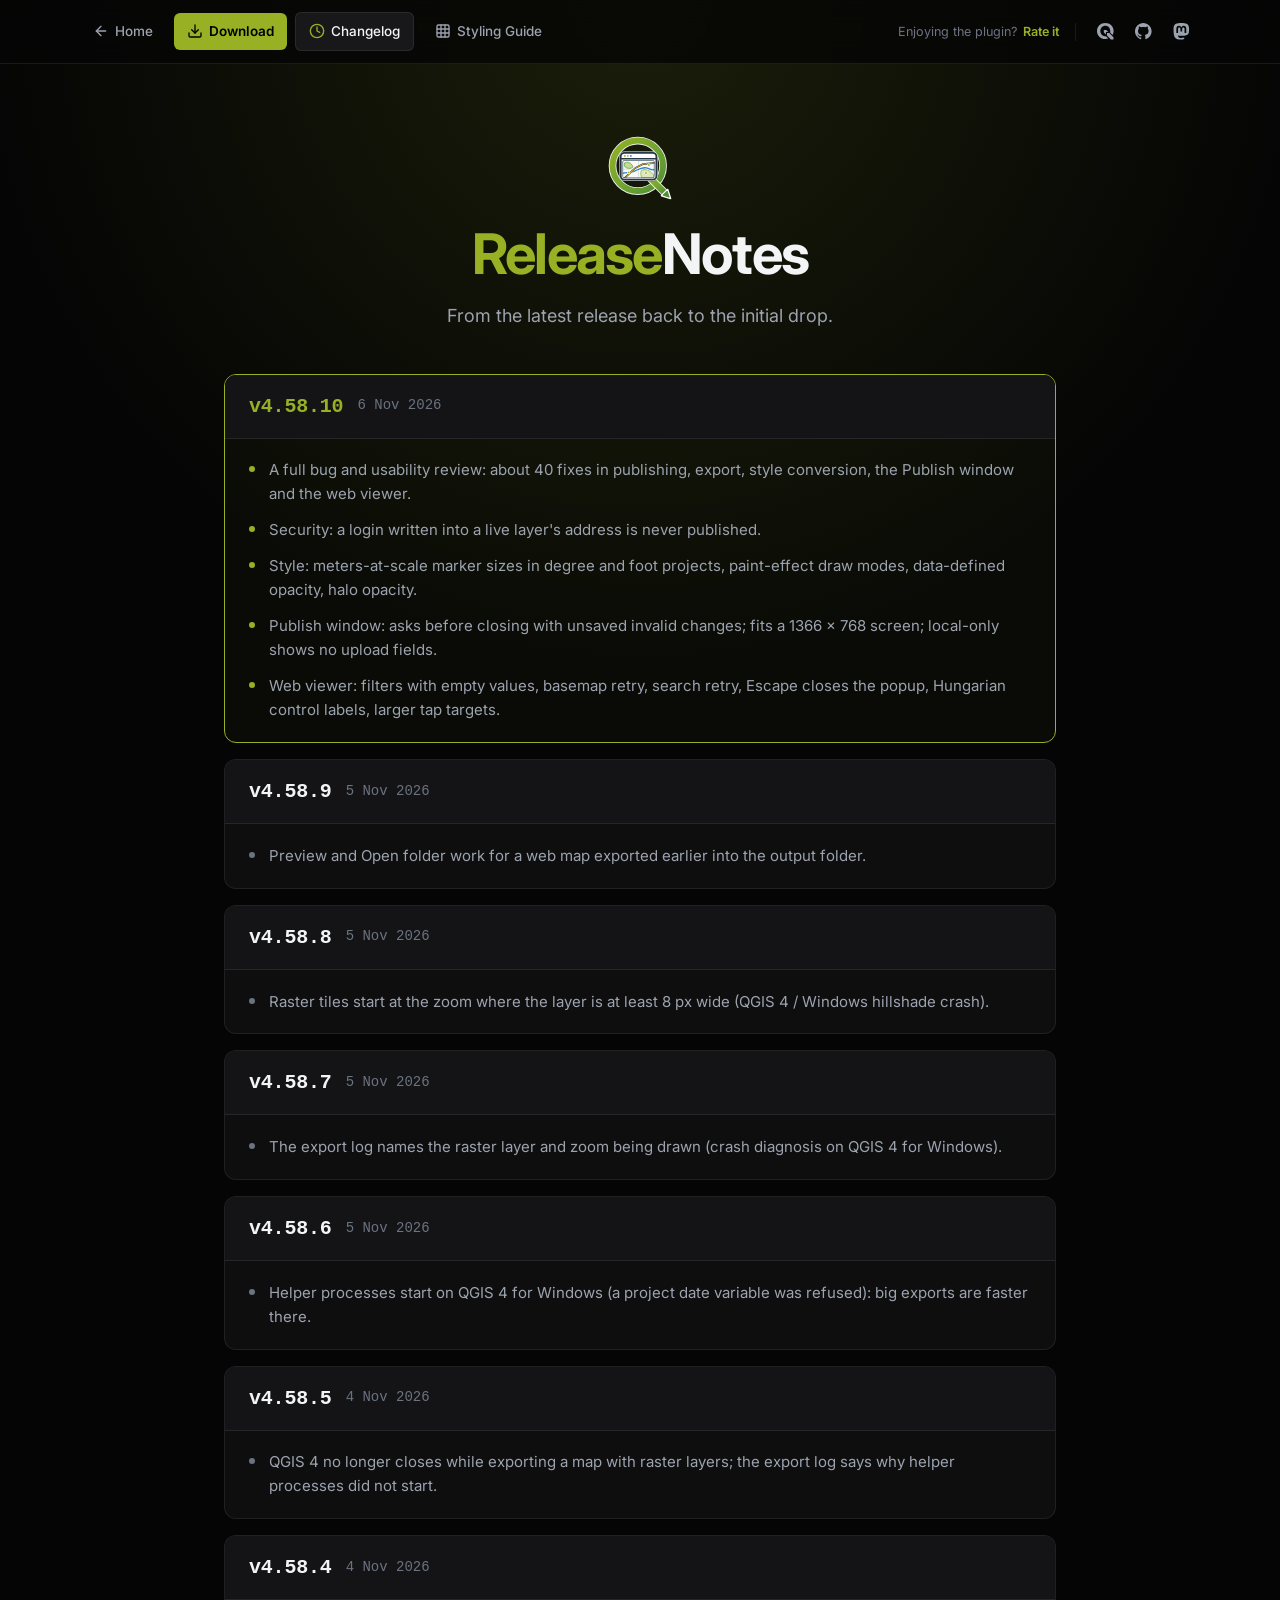
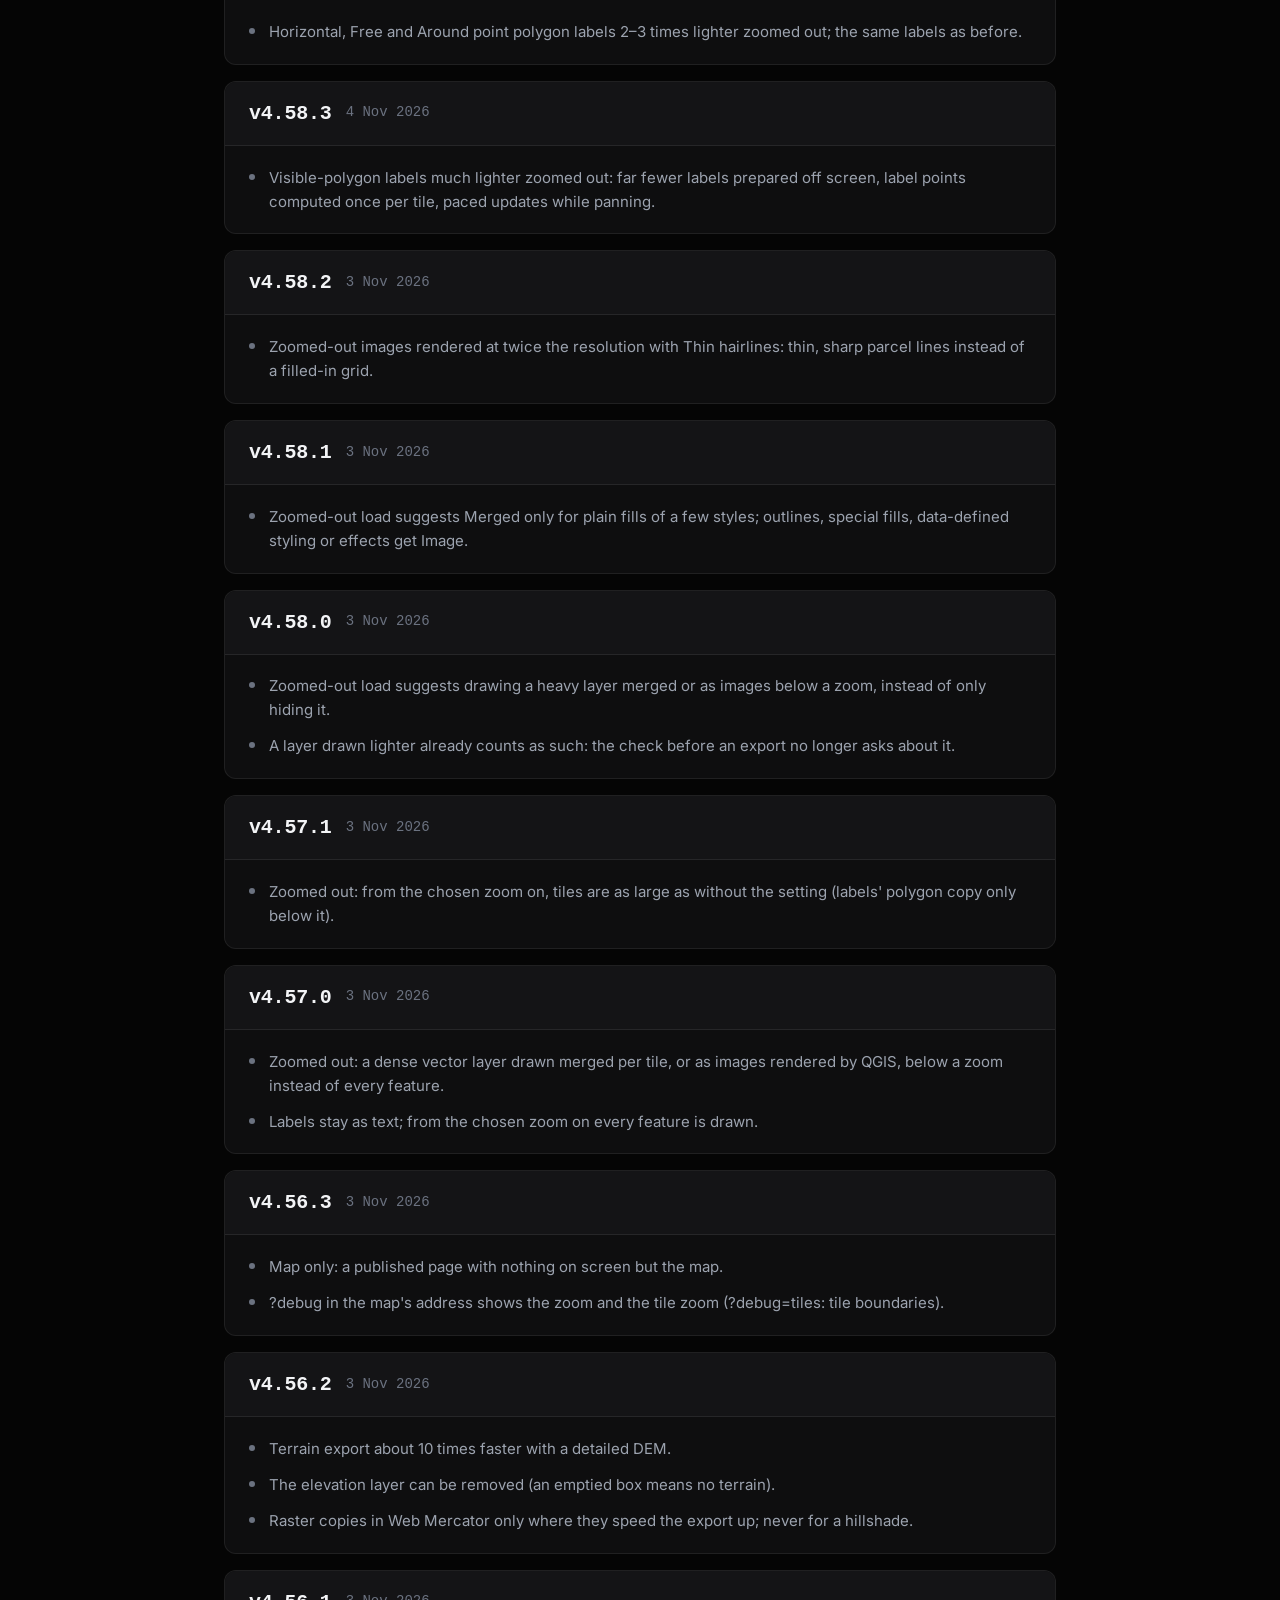
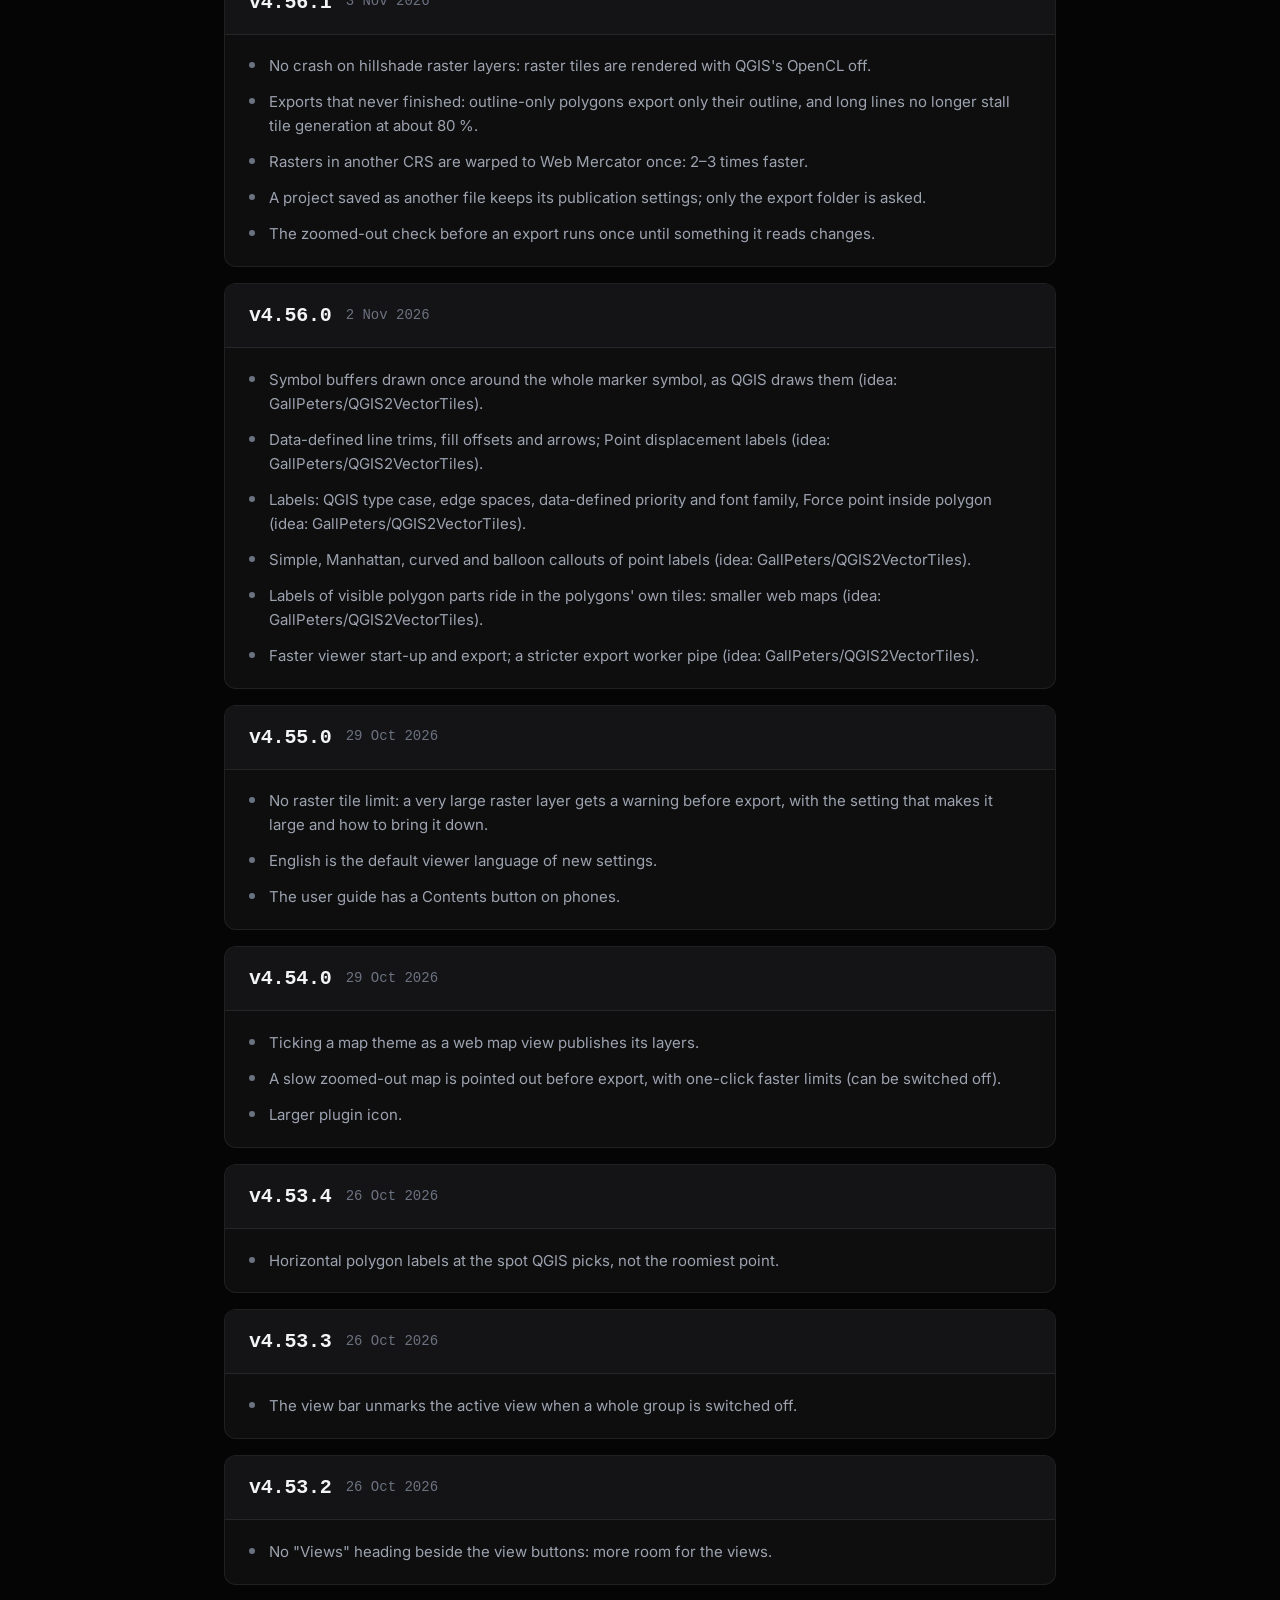
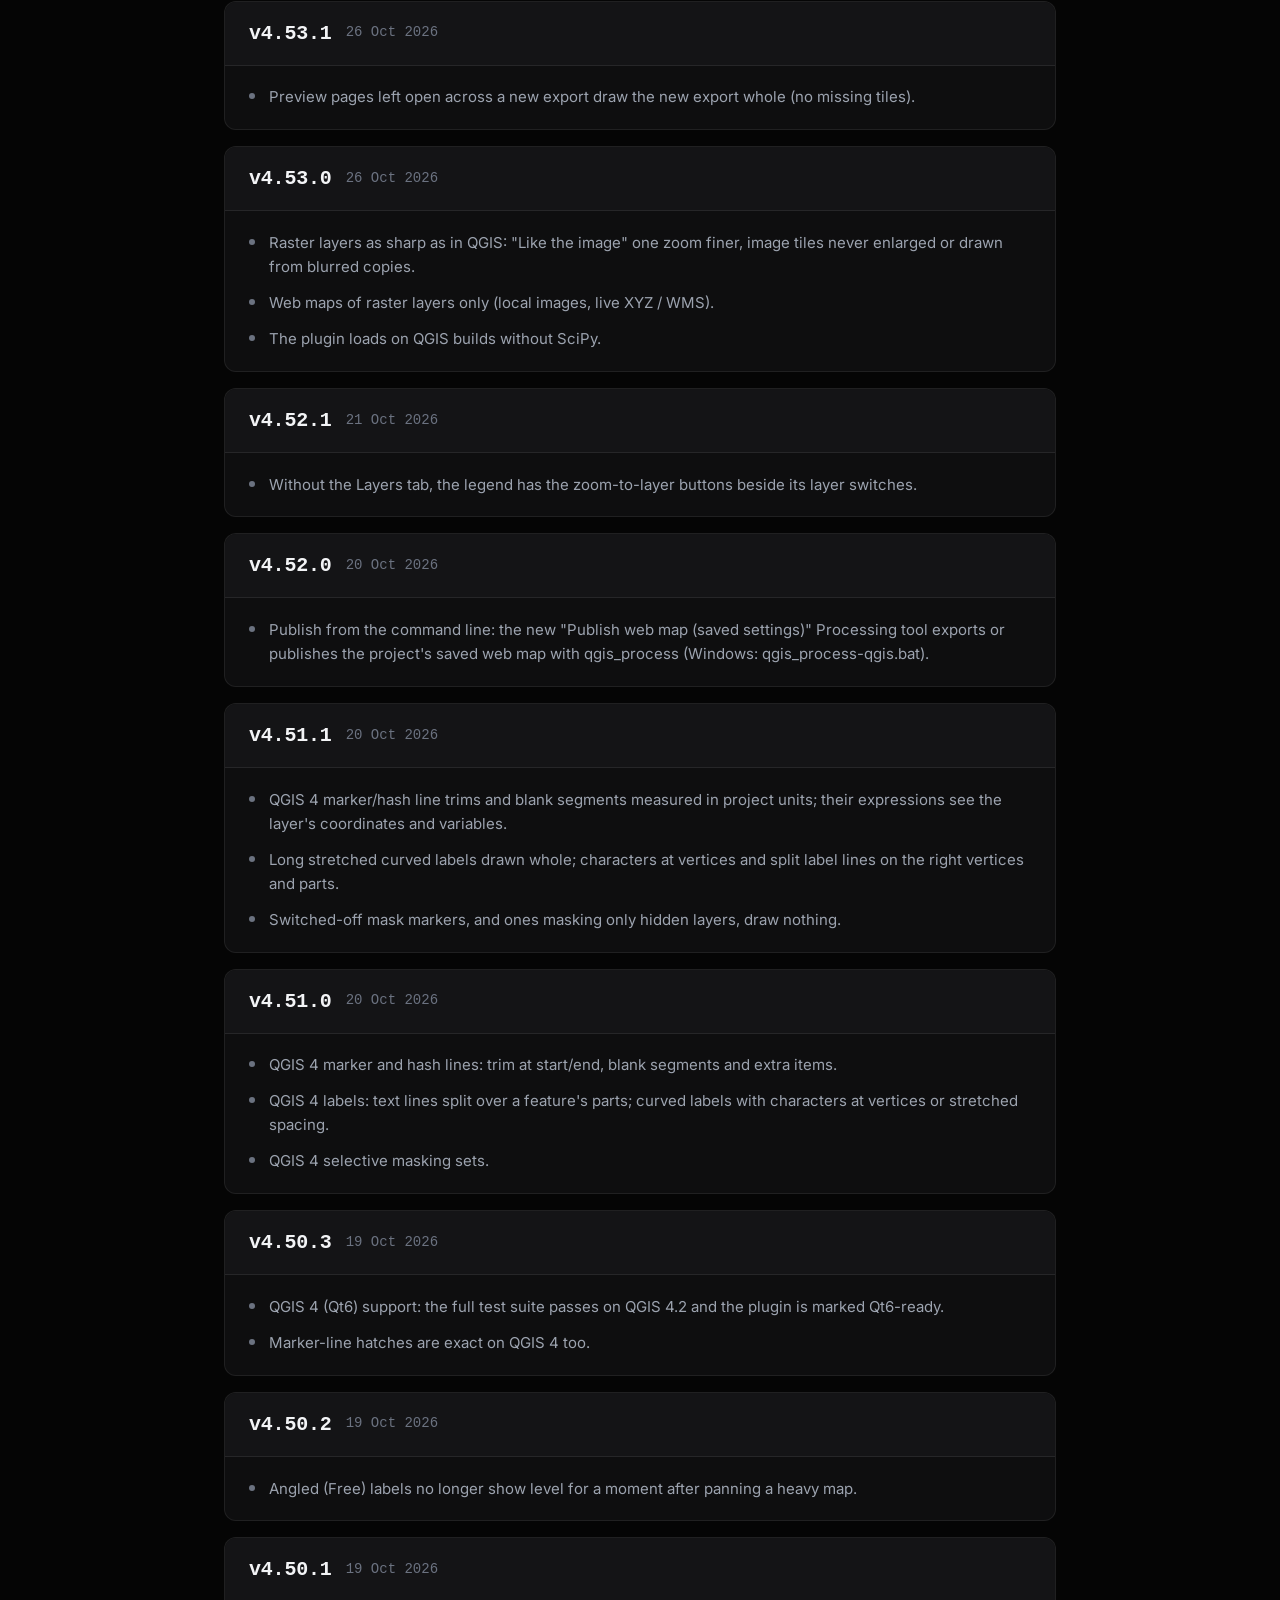
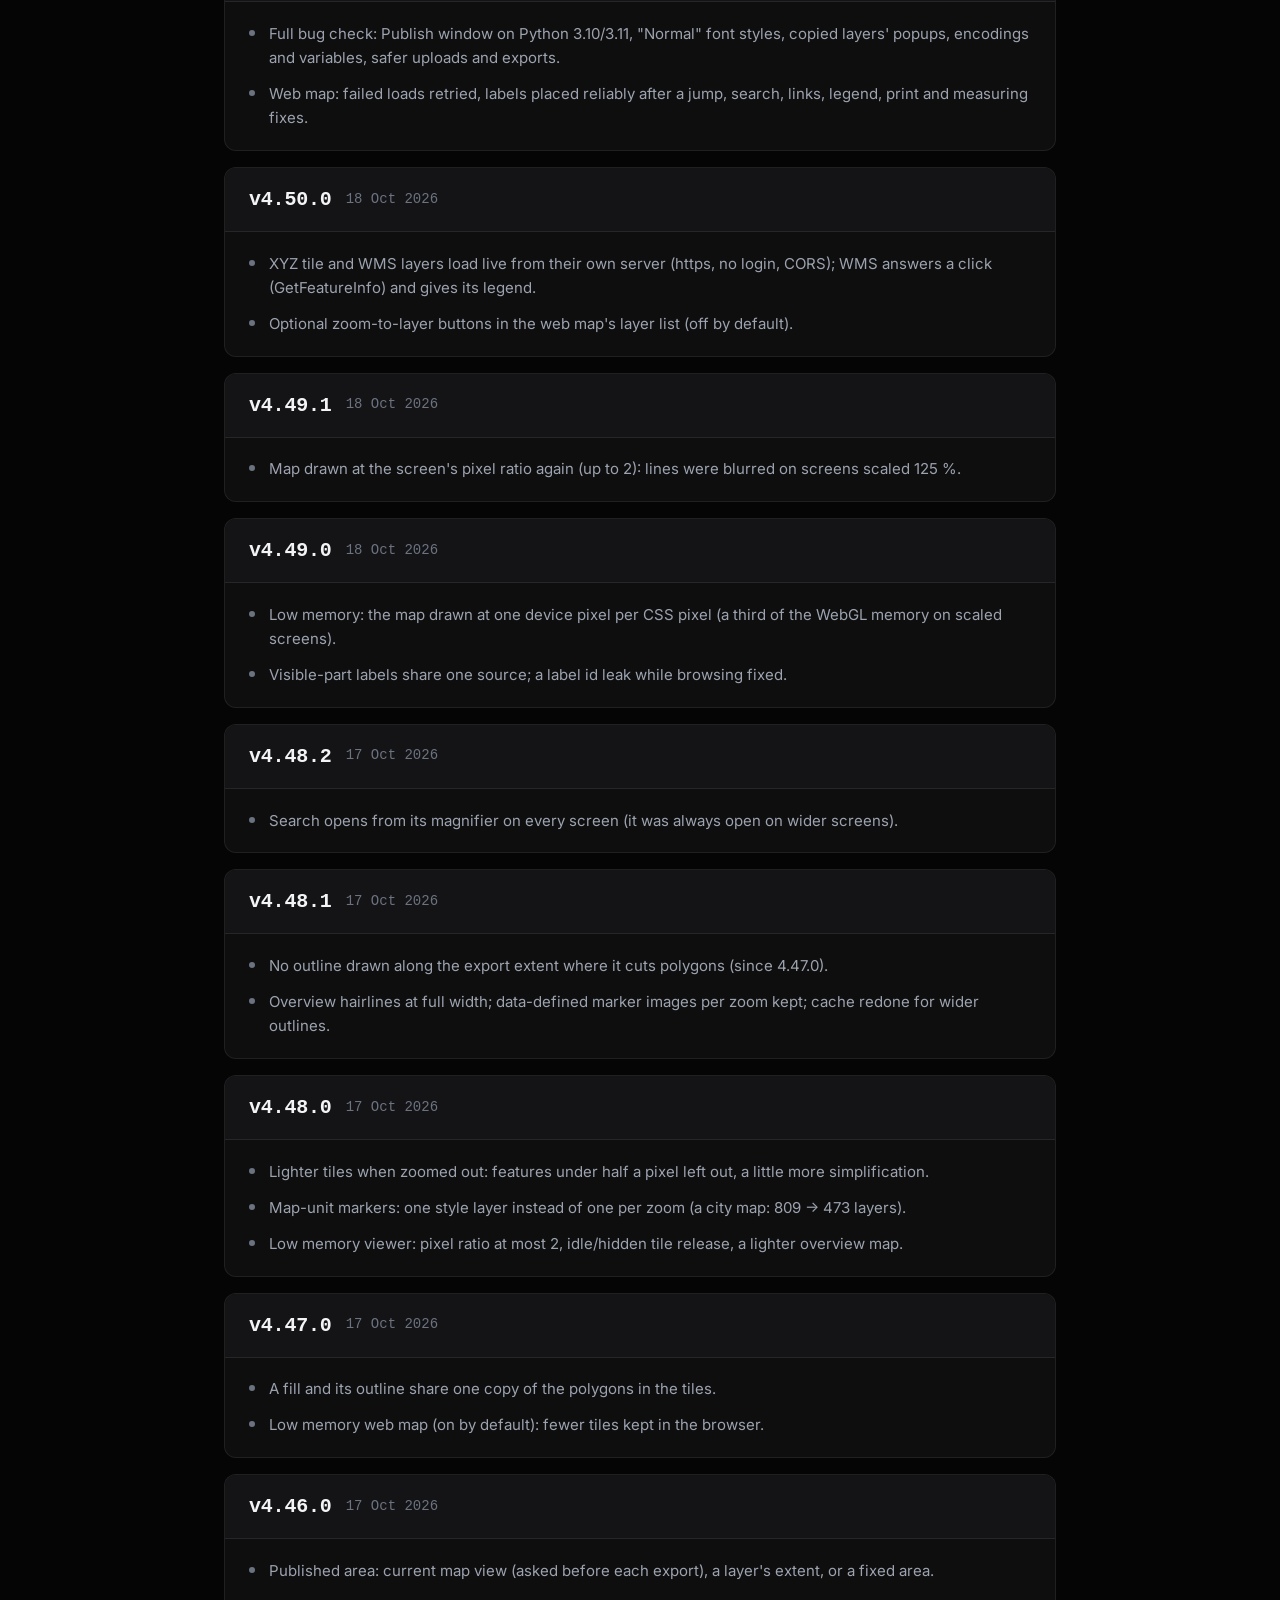
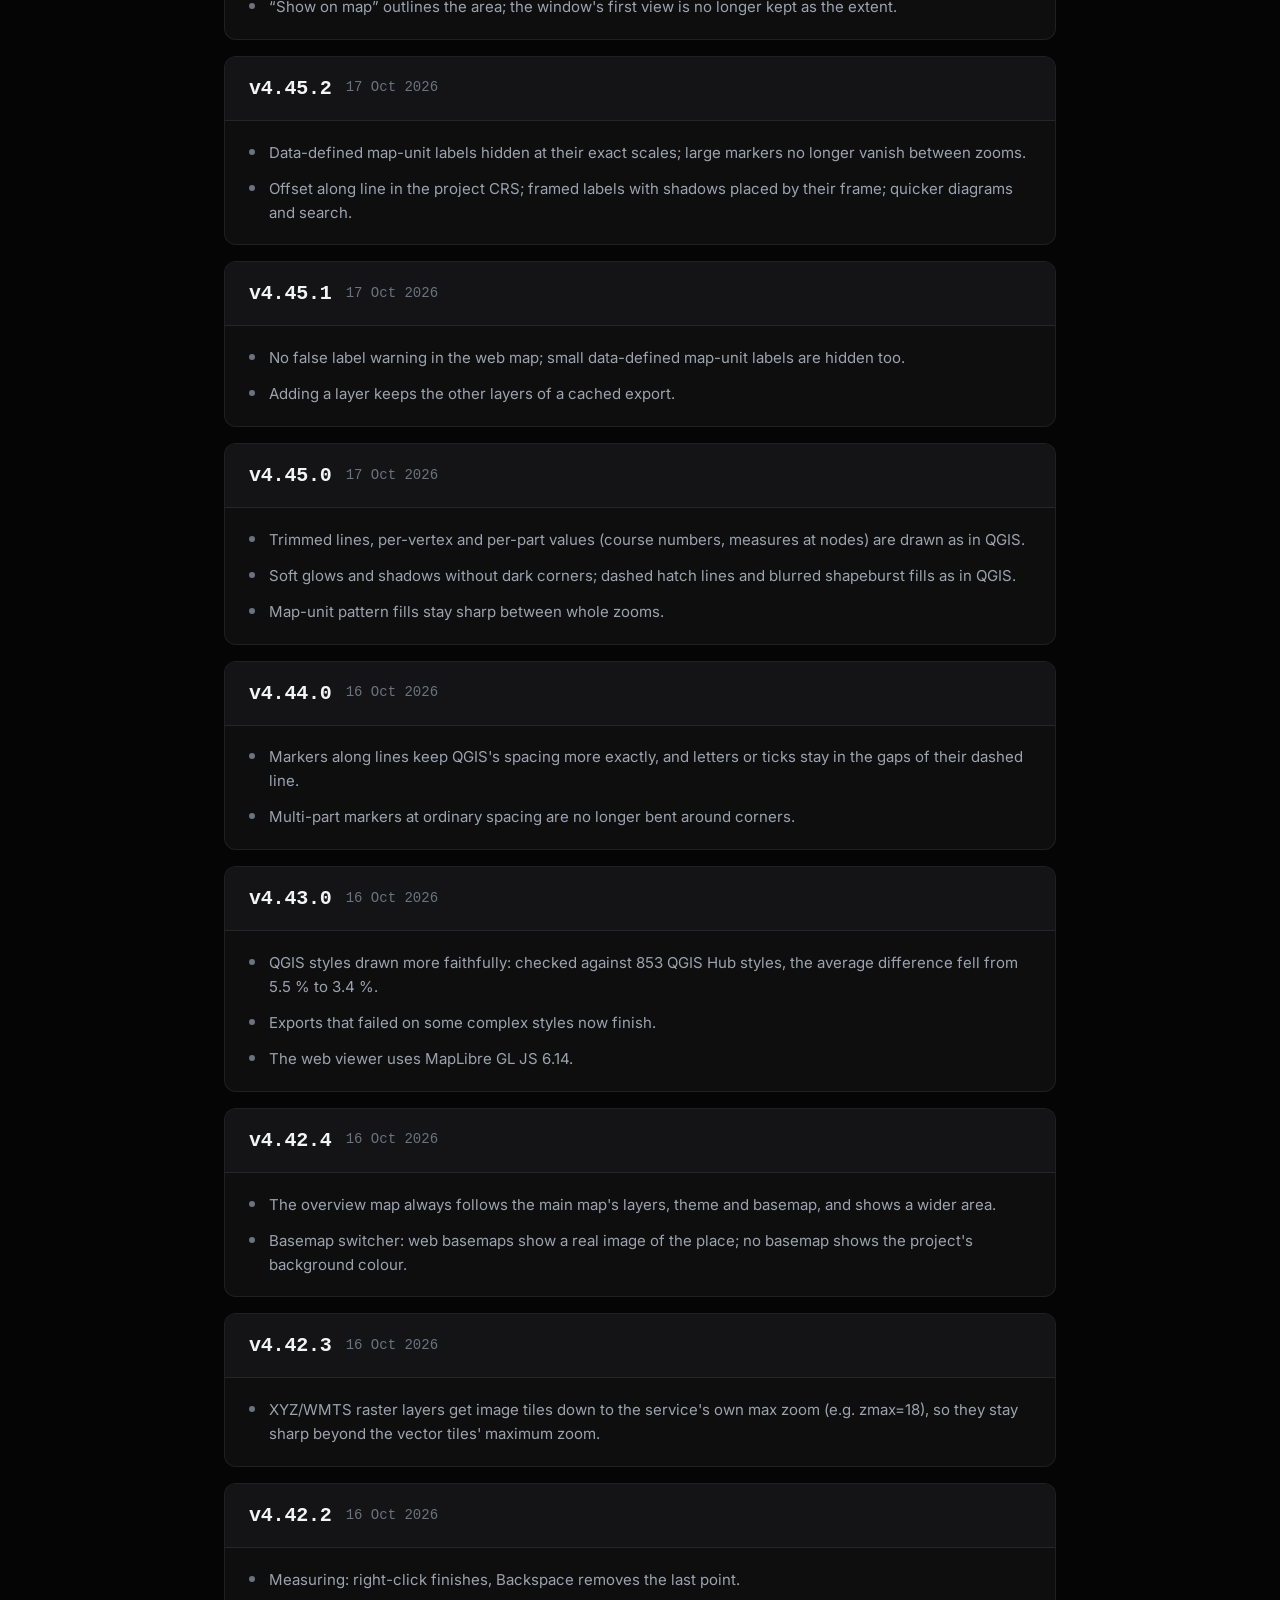
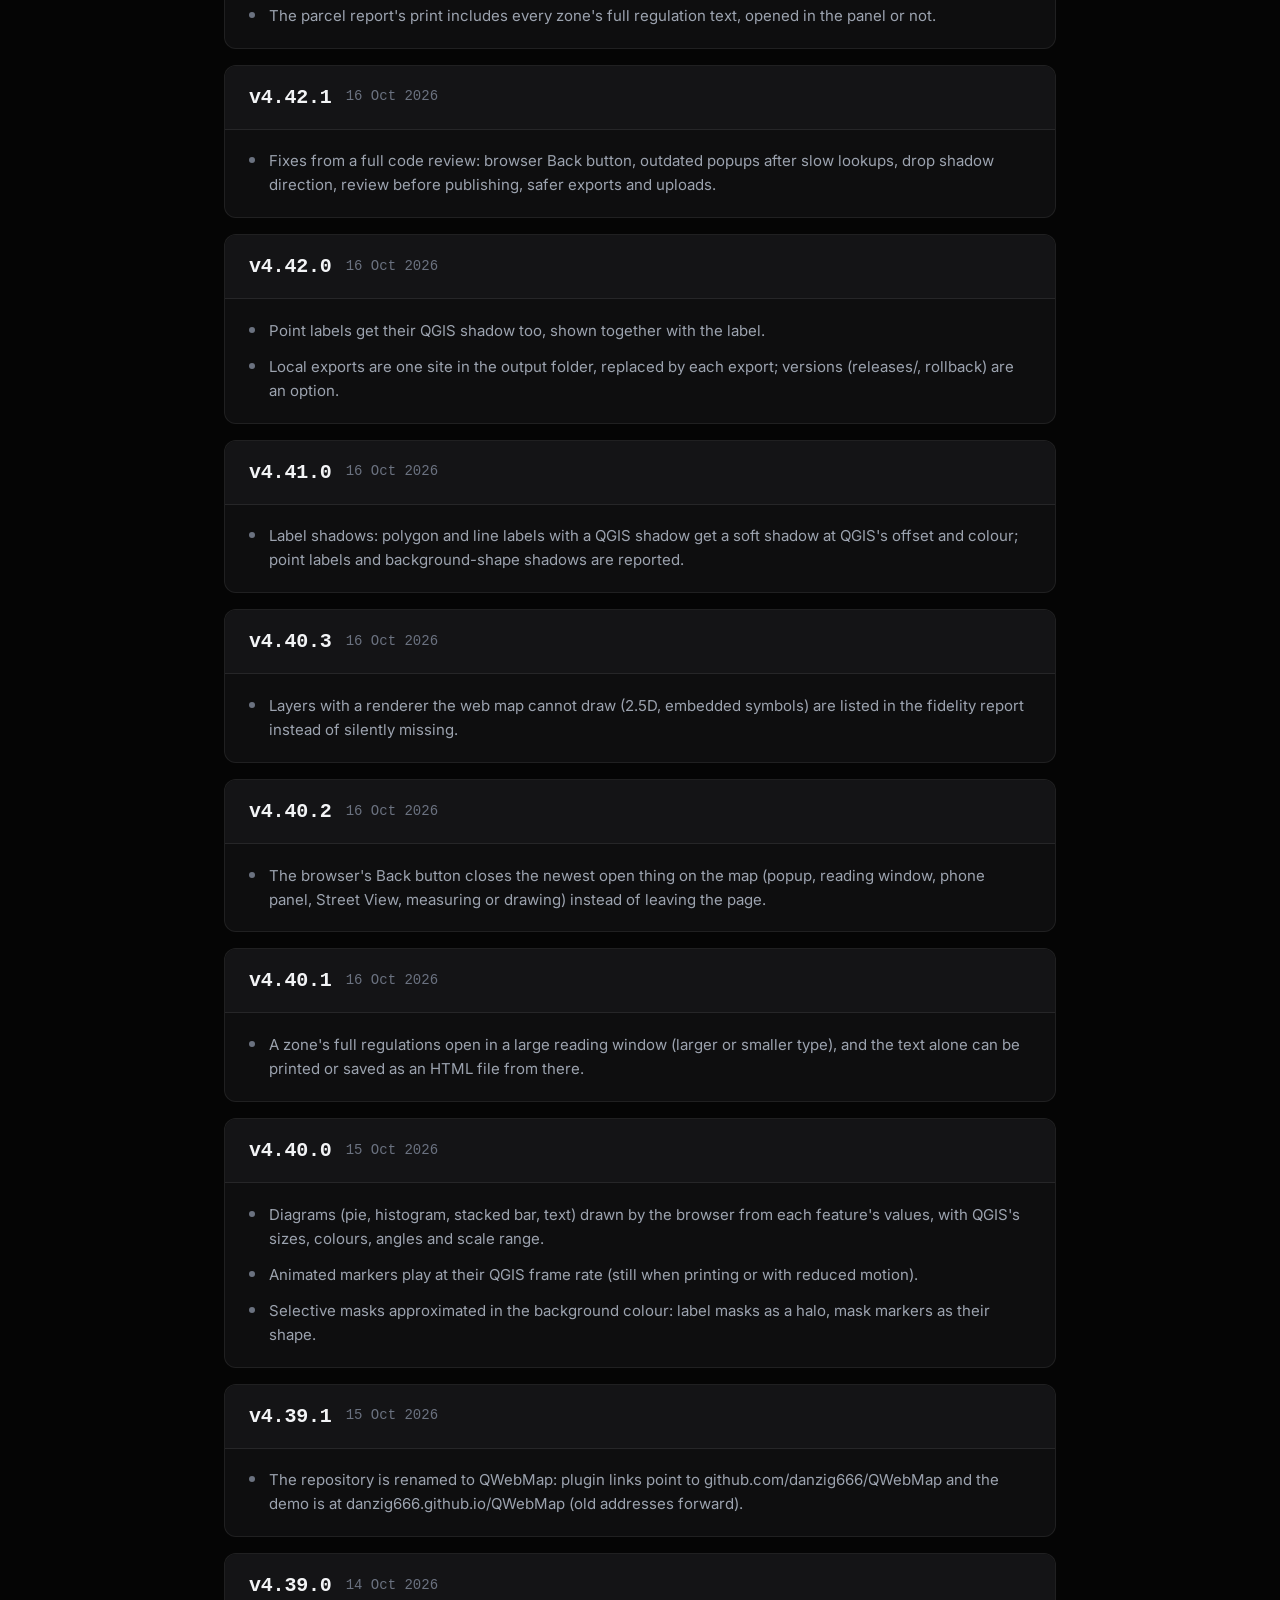
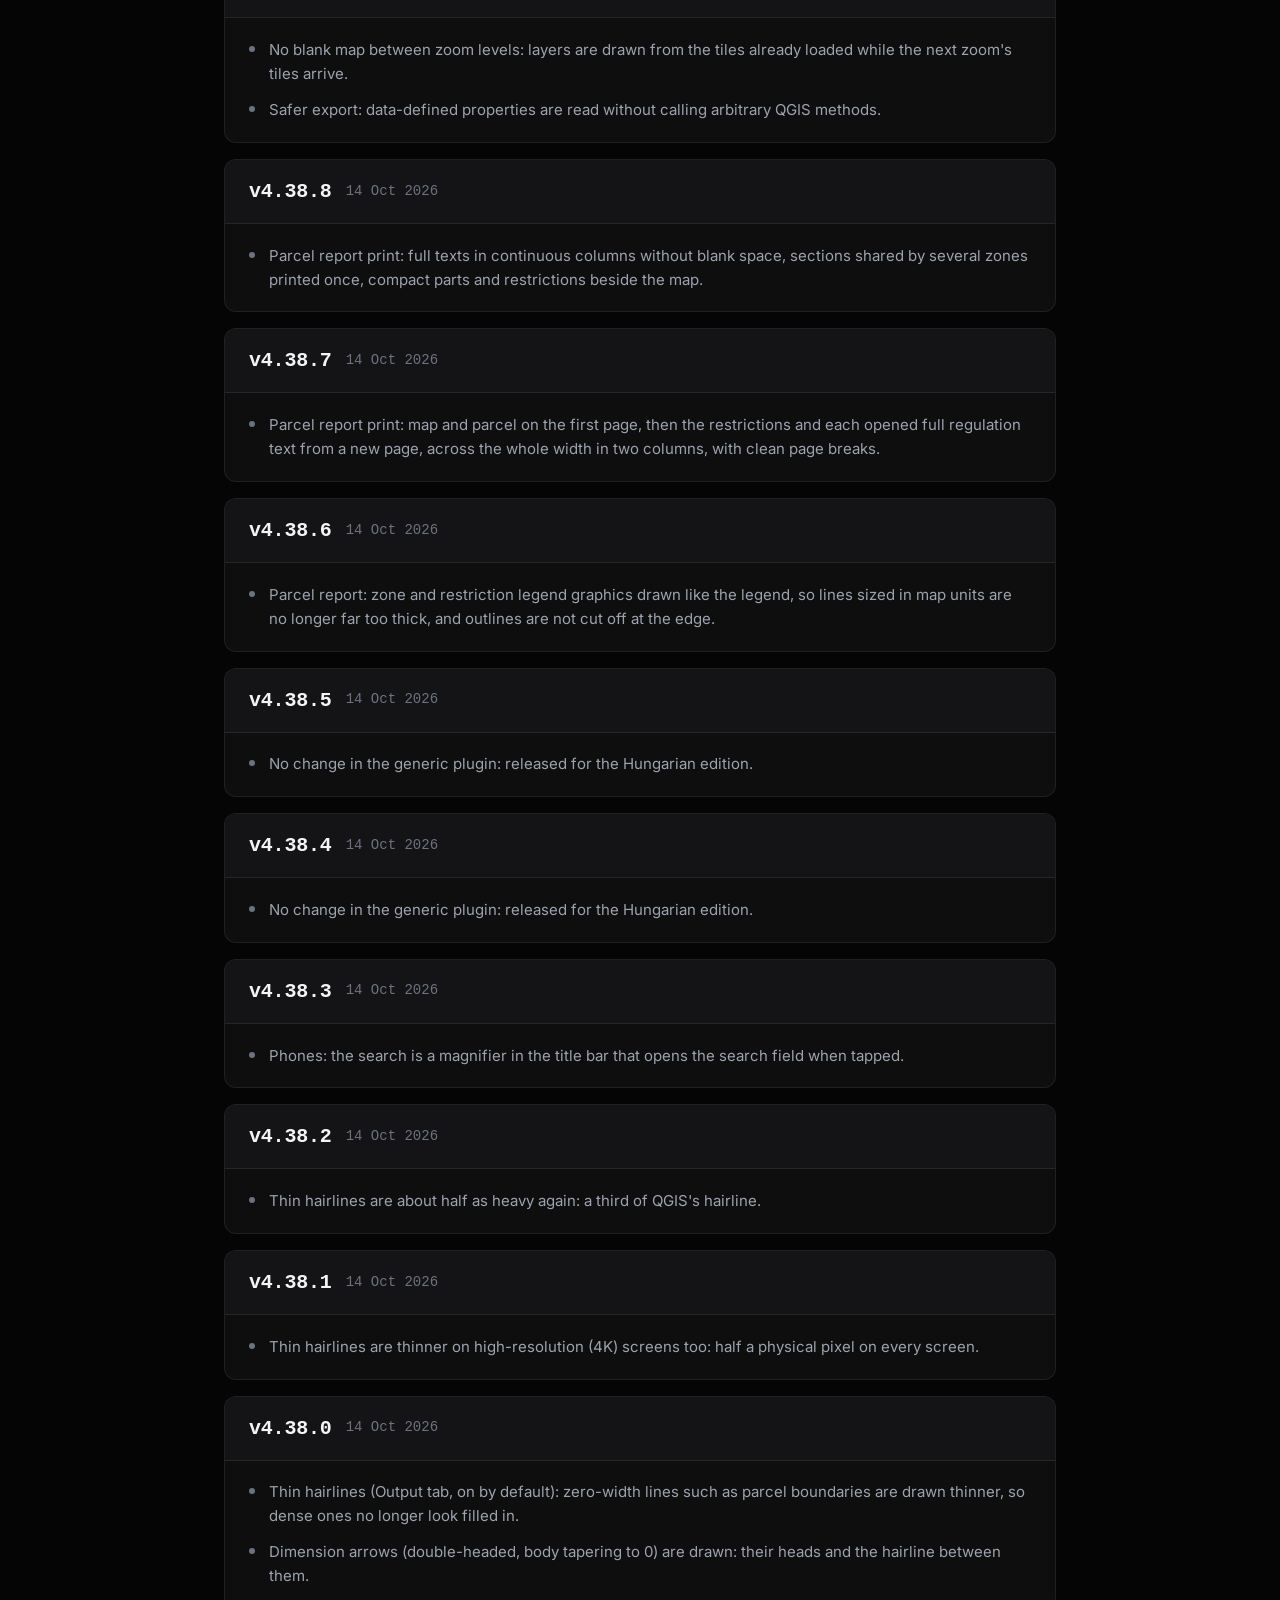
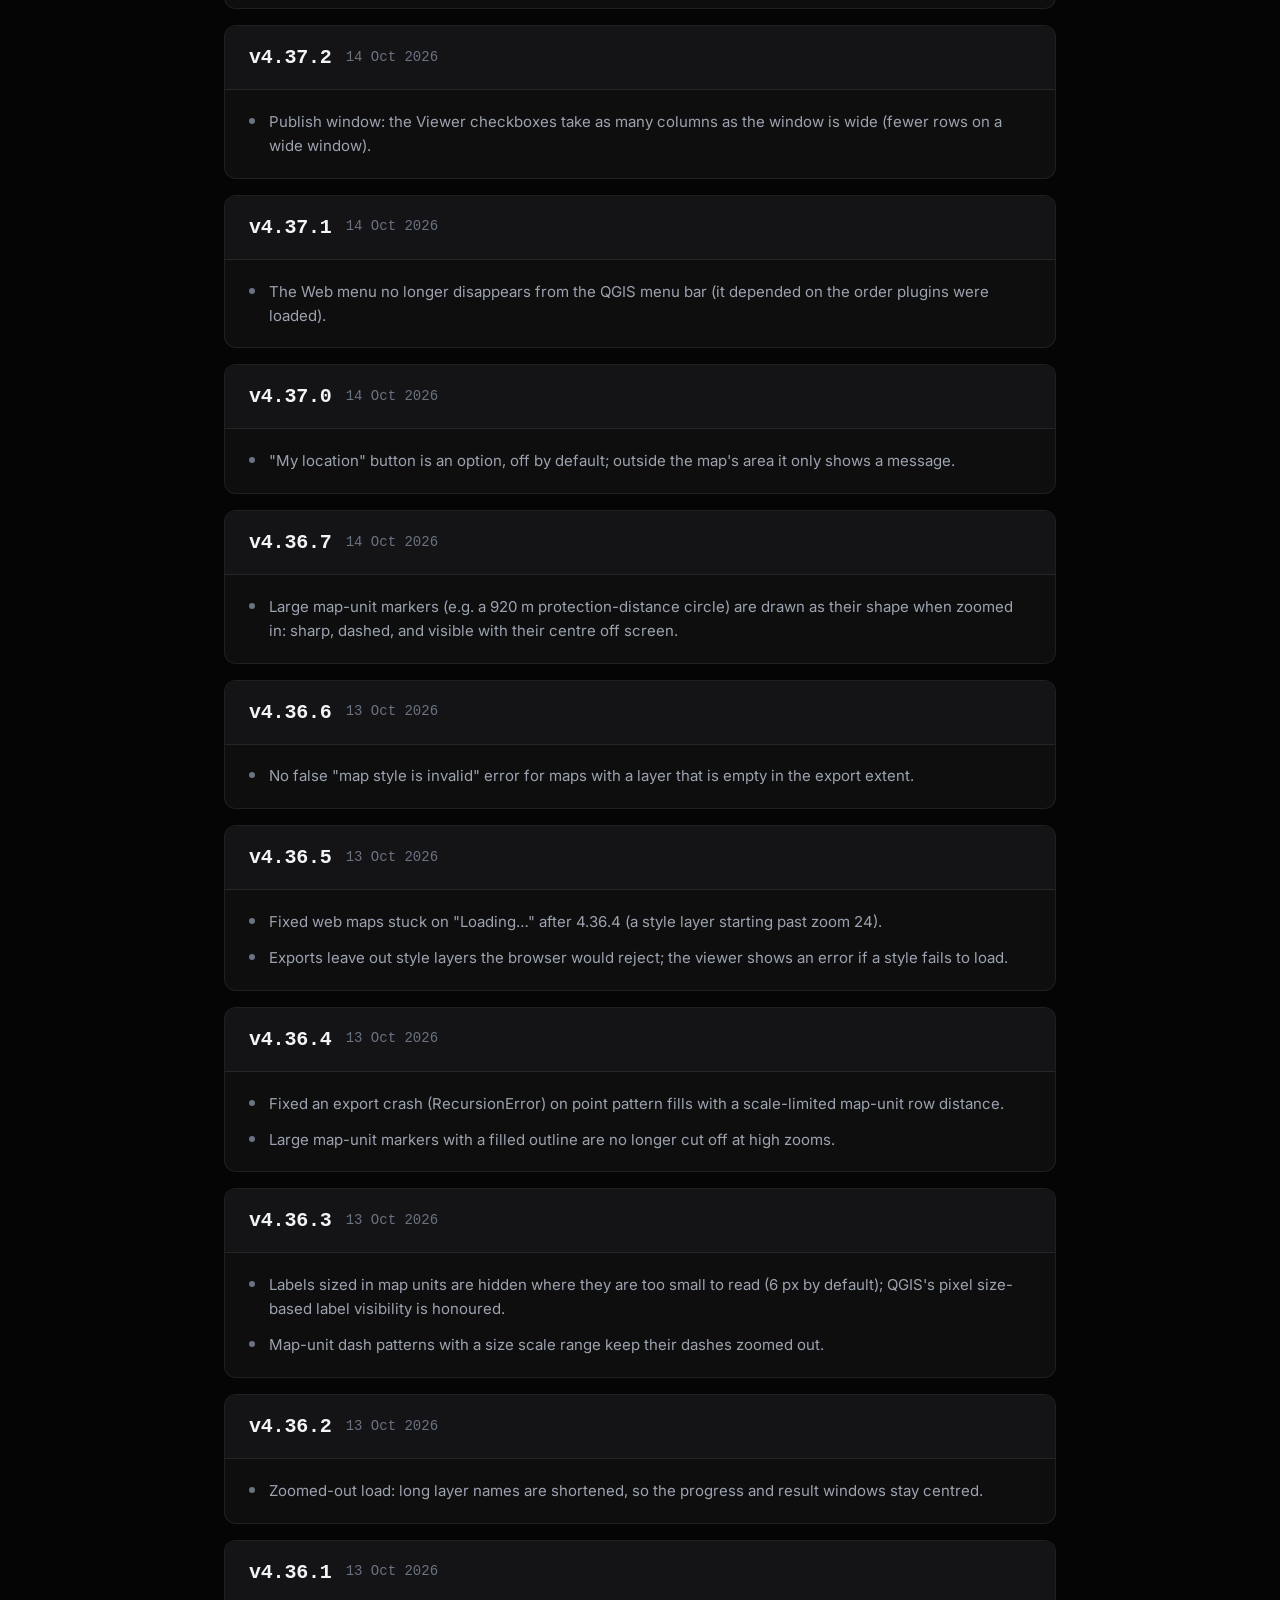
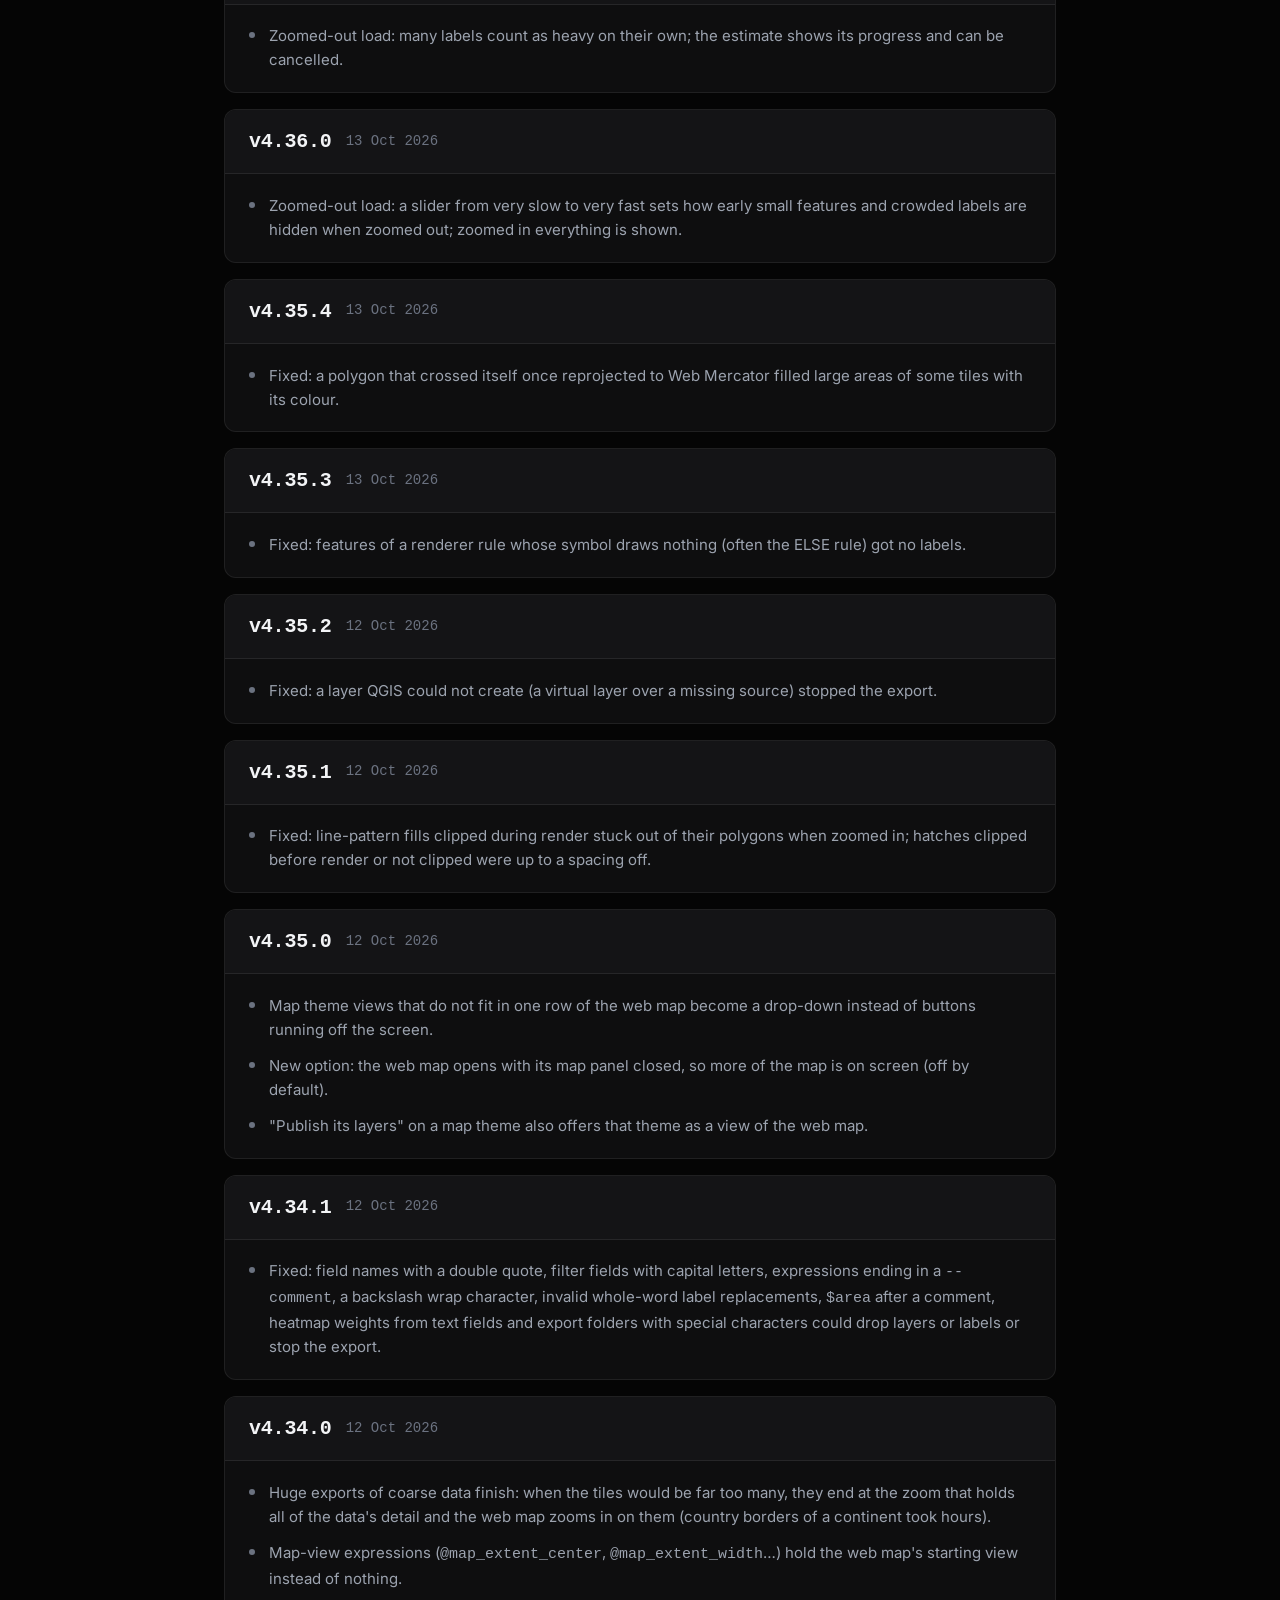
==== docs/changelog.html @ 91afe382 "4.58.10: version, notes and docs Co-Authored-By: Claude Opus 5.5 <noreply@anthropic.com> Claude-Sess" ====
<!DOCTYPE html>
<html lang="en">
<head>
<meta charset="UTF-8">
<meta name="viewport" content="width=device-width, initial-scale=1.0, maximum-scale=1.0, user-scalable=no">
<link rel="icon" type="image/png" sizes="16x16" href="icons/icon.png">
<title>QGIS2VectorTiles — Changelog</title>
<style>
@import url('https://fonts.googleapis.com/css2?family=Inter:wght@300;400;500;600;700&display=swap');

/* ════════════════════════════════════════
   DESIGN TOKENS & RESET (Inherited from index.html)
════════════════════════════════════════ */
:root {
  --bg: #050505;
  --bg-glow: radial-gradient(circle at 50% 0%, rgba(152, 176, 35, 0.15), transparent 60%);
  --surface: rgba(20, 20, 22, 0.6);
  --surface-solid: #141416;
  --surface-hover: rgba(30, 30, 34, 0.8);
  
  --border: rgba(255, 255, 255, 0.08);
  --border-hover: rgba(255, 255, 255, 0.15);
  
  --accent: #98B023;
  --accent-hover: #b4d12b;
  --accent-faint: rgba(152, 176, 35, 0.1);
  
  --text: #f3f4f6;
  --text-muted: #9ca3af;
  --text-dim: #6b7280;

  --font: 'Inter', system-ui, -apple-system, sans-serif;
  --font-mono: ui-monospace, "SF Mono", "JetBrains Mono", Menlo, monospace;
  
  --header-h: clamp(50px, 8vh, 64px);
  --max-w: 1200px;
  
  --transition: 0.2s cubic-bezier(0.4, 0, 0.2, 1);
  --radius-sm: 6px;
  --radius-md: 12px;
  --radius-lg: 20px;
}

* { box-sizing: border-box; margin: 0; padding: 0; }

html {
  scroll-behavior: smooth;
  scroll-padding-top: var(--header-h);
}

body {
  width: 100%;
  min-height: 100vh;
  font-family: var(--font);
  background-color: var(--bg);
  background-image: var(--bg-glow);
  background-repeat: no-repeat;
  background-attachment: fixed;
  color: var(--text);
  line-height: 1.55;
  -webkit-font-smoothing: antialiased;
  -moz-osx-font-smoothing: grayscale;
  overflow-x: hidden;
}

a { color: inherit; text-decoration: none; transition: all var(--transition); }
img, video, svg { display: block; max-width: 100%; }
button { font-family: inherit; cursor: pointer; border: none; background: none; }
::selection { background: var(--accent); color: #000; }

/* ════════════════════════════════════════
   HEADER (Glassmorphism)
════════════════════════════════════════ */
.header {
  position: fixed;
  top: 0; left: 0; right: 0;
  height: var(--header-h);
  z-index: 100;
  background: rgba(5, 5, 5, 0.8);
  backdrop-filter: blur(12px);
  -webkit-backdrop-filter: blur(12px);
  border-bottom: 1px solid var(--border);
}
.header .container {
  width: 100%;
  max-width: var(--max-w);
  margin: 0 auto;
  padding: 0 clamp(16px, 4vw, 40px);
  height: 100%;
  display: flex;
  align-items: center;
  justify-content: space-between;
}

.nav-left, .nav-right { display: flex; align-items: center; gap: clamp(4px, 1vw, 8px); }

.nav-btn {
  display: inline-flex;
  align-items: center;
  gap: clamp(4px, 0.5vw, 8px);
  font-size: clamp(12px, 1.5vh, 14px);
  font-weight: 500;
  color: var(--text-muted);
  padding: clamp(6px, 1vh, 8px) clamp(10px, 1vw, 14px);
  border-radius: var(--radius-sm);
  transition: var(--transition);
}
.nav-btn:hover { color: var(--text); background: var(--surface); }
.nav-btn.cta {
  background: var(--accent);
  color: #000;
  font-weight: 600;
}
.nav-btn.cta:hover { background: var(--text-muted); color: #000; }
.nav-btn.active {
  color: var(--text);
  background: var(--surface-hover);
  border: 1px solid var(--border);
}
.nav-btn.active svg { color: var(--accent); }
.nav-btn svg { width: clamp(14px, 2vh, 16px); height: clamp(14px, 2vh, 16px); }

.rate-text {
  display: flex;
  align-items: center;
  gap: 6px;
  font-size: clamp(12.5px, 1.4vh, 13px);
  color: var(--text-dim);
  font-weight: 410;
  white-space: nowrap;
  padding-right: 8px;
}
.rate-text strong { color: var(--accent); font-weight: 600; }
.divider-v {
  width: 1px;
  height: 18px;
  background: var(--border);
  flex-shrink: 0;
  margin-right: 4px;
}

.header-links { display: flex; align-items: center; gap: 2px; }
.icon-link {
  display: inline-flex;
  align-items: center;
  justify-content: center;
  width: clamp(28px, 4vh, 36px); 
  height: clamp(28px, 4vh, 36px);
  color: var(--text-muted);
  border-radius: var(--radius-sm);
}
.icon-link:hover { color: var(--accent); background: var(--surface); }
.icon-link svg { width: clamp(16px, 2.5vh, 18px); height: clamp(16px, 2.5vh, 18px); }

/* ════════════════════════════════════════
   PAGE HEADER
════════════════════════════════════════ */
.page-head {
  position: relative;
  text-align: center;
  padding: calc(var(--header-h) + clamp(40px, 8vh, 80px)) 24px clamp(30px, 5vh, 60px);
}
.page-head-content {
  position: relative;
  max-width: 720px;
  margin: 0 auto;
}
.page-icon {
  width: clamp(48px, 24vh, 64px);
  height: clamp(48px, 24vh, 64px);
  margin: 0 auto clamp(16px, 3vh, 24px);
  display: flex;
  align-items: center;
  justify-content: center;
}
.page-icon img { width: 100%; height: 100%; }

.page-head h1 {
  font-size: clamp(32px, 6vh + 2vw, 56px);
  font-weight: 700;
  line-height: 1.1;
  letter-spacing: -0.03em;
  color: var(--text);
}
.page-head h1 .accent { color: var(--accent); }
.page-tagline {
  margin-top: clamp(12px, 2vh, 16px);
  font-size: clamp(15px, 2.2vh + 0.5vw, 18px);
  color: var(--text-muted);
  line-height: 1.5;
  max-width: 580px;
  margin-left: auto;
  margin-right: auto;
}

/* ════════════════════════════════════════
   PAGE CONTENT WRAPPER
════════════════════════════════════════ */
.page-content {
  max-width: 880px;
  margin: 0 auto;
  padding: 0 24px clamp(60px, 10vh, 96px);
}

/* ════════════════════════════════════════
   CHANGELOG LIST
════════════════════════════════════════ */
.cl-list {
  display: flex;
  flex-direction: column;
  gap: clamp(12px, 2vh, 16px);
}

.cl-entry {
  border: 1px solid var(--border);
  border-radius: var(--radius-md);
  background: var(--surface);
  overflow: hidden;
  transition: var(--transition);
}
.cl-entry:hover {
  border-color: var(--border-hover);
  background: var(--surface-hover);
  transform: translateY(-2px);
  box-shadow: 0 8px 24px rgba(0,0,0,0.4);
}

.cl-entry.featured {
  border-color: var(--accent);
  background: rgba(152, 176, 35, 0.03);
}
.cl-entry.featured:hover {
  border-color: var(--accent-hover);
  background: rgba(152, 176, 35, 0.08);
}

.cl-header {
  display: flex;
  align-items: center;
  gap: 14px;
  padding: clamp(12px, 2vh, 16px) clamp(16px, 2.5vw, 24px);
  border-bottom: 1px solid var(--border);
  background: var(--surface-solid);
}

.cl-version {
  font-size: clamp(16px, 2.5vh, 20px);
  font-weight: 600;
  letter-spacing: -0.01em;
  color: var(--text);
  font-family: var(--font-mono);
}
.cl-entry.latest .cl-version,
.cl-entry.featured .cl-version {
  color: var(--accent);
}

.cl-date {
  font-size: clamp(12px, 1.8vh, 14px);
  color: var(--text-dim);
  font-family: var(--font-mono);
}

/* Badges matching index.html aesthetic */
.cl-badge {
  margin-left: auto;
  display: inline-flex;
  align-items: center;
  font-size: clamp(10px, 1.4vh, 11px);
  font-weight: 700;
  letter-spacing: 0.08em;
  text-transform: uppercase;
  padding: 4px 10px;
  border-radius: 100px;
  color: var(--accent);
  background: var(--accent-faint);
  border: 1px solid rgba(152, 176, 35, 0.2);
}
.cl-badge.muted {
  color: var(--text-dim);
  background: transparent;
  border-color: var(--border);
}

.cl-body {
  padding: clamp(14px, 2.2vh, 20px) clamp(16px, 2.5vw, 24px);
  display: flex;
  flex-direction: column;
  gap: clamp(8px, 1.5vh, 12px);
}

.cl-item {
  display: flex;
  align-items: flex-start;
  gap: clamp(10px, 1.5vw, 14px);
  font-size: clamp(14px, 2vh, 15px);
  color: var(--text-muted);
  line-height: 1.6;
}

.cl-item-dot {
  flex-shrink: 0;
  margin-top: 8px;
  width: 6px;
  height: 6px;
  border-radius: 50%;
  background: var(--text-dim);
}
.cl-entry.featured .cl-item-dot { background: var(--accent); }

.cl-item span { flex: 1; min-width: 0; }
.cl-item strong { color: var(--text); font-weight: 600; }

/* ════════════════════════════════════════
   PAGE FOOTER
════════════════════════════════════════ */
.page-foot {
  margin-top: clamp(40px, 8vh, 64px);
  padding-top: clamp(16px, 3vh, 24px);
  border-top: 1px solid var(--border);
  display: flex;
  align-items: center;
  justify-content: space-between;
  gap: 16px;
  font-size: clamp(12px, 1.8vh, 14px);
  color: var(--text-dim);
  flex-wrap: wrap;
}
.page-foot a { color: var(--text-muted); text-decoration: underline; text-decoration-color: transparent; text-underline-offset: 2px;}
.page-foot a:hover { color: var(--accent); text-decoration-color: var(--accent); }

/* ════════════════════════════════════════
   BACK TO TOP
════════════════════════════════════════ */
.back-top {
  position: fixed;
  bottom: clamp(16px, 3vh, 24px);
  right: clamp(16px, 3vw, 24px);
  width: clamp(36px, 5vh, 44px);
  height: clamp(36px, 5vh, 44px);
  border-radius: var(--radius-md);
  background: var(--surface-solid);
  border: 1px solid var(--border);
  color: var(--text-muted);
  display: flex;
  align-items: center;
  justify-content: center;
  cursor: pointer;
  opacity: 0;
  pointer-events: none;
  transform: translateY(8px);
  transition: var(--transition);
  z-index: 90;
  box-shadow: 0 4px 12px rgba(0,0,0,0.3);
}
.back-top.visible {
  opacity: 1;
  pointer-events: auto;
  transform: translateY(0);
}
.back-top:hover {
  background: var(--surface-hover);
  border-color: var(--accent);
  color: var(--accent);
  transform: translateY(-2px);
}
.back-top svg { width: clamp(14px, 2vh, 16px); height: clamp(14px, 2vh, 16px); }

/* ════════════════════════════════════════
   RESPONSIVE OVERRIDES
════════════════════════════════════════ */
@media (max-width: 768px) {
  .nav-btn .label { display: none; }
  .nav-btn.cta .label { display: inline; }
  .rate-text { display: none; }
  .divider-v { display: none; }

  .cl-header { flex-wrap: wrap; gap: 10px; }
  .cl-badge { margin-left: auto; }
  
  .page-foot { flex-direction: column; text-align: center; gap: 10px; }
}

@media (max-width: 420px) {
  .header .container { gap: 4px; padding: 0 12px; }
  .nav-btn { padding: 6px 8px; gap: 0; }
  .cl-header { padding: 12px 14px; }
  .cl-body { padding: 12px 14px; }
}
</style>
</head>
<body>

<header class="header">
  <div class="container">
    <nav class="nav-left">
      <a href="https://github.com/danzig666/QWebMap#readme" class="nav-btn home" aria-label="QWebMap home">
        <svg viewBox="0 0 24 24" fill="none" stroke="currentColor" stroke-width="2" stroke-linecap="round" stroke-linejoin="round"><line x1="19" y1="12" x2="5" y2="12"/><polyline points="12 19 5 12 12 5"/></svg>
        <span class="label">Home</span>
      </a>
      <a href="https://github.com/danzig666/QWebMap/releases/latest" target="_blank" class="nav-btn cta">
        <svg viewBox="0 0 24 24" fill="none" stroke="currentColor" stroke-width="2" stroke-linecap="round" stroke-linejoin="round"><path d="M21 15v4a2 2 0 0 1-2 2H5a2 2 0 0 1-2-2v-4"/><polyline points="7 10 12 15 17 10"/><line x1="12" y1="15" x2="12" y2="3"/></svg>
        <span class="label">Download</span>
      </a>
      <a href="changelog.html" class="nav-btn active">
        <svg viewBox="0 0 24 24" fill="none" stroke="currentColor" stroke-width="2" stroke-linecap="round" stroke-linejoin="round"><circle cx="12" cy="12" r="10"/><polyline points="12 6 12 12 16 14"/></svg>
        <span class="label">Changelog</span>
      </a>
      <a href="compatibility.html" class="nav-btn">
        <svg viewBox="0 0 24 24" fill="none" stroke="currentColor" stroke-width="2" stroke-linecap="round" stroke-linejoin="round"><rect x="3" y="3" width="18" height="18" rx="2" ry="2"/><line x1="9" y1="3" x2="9" y2="21"/><line x1="15" y1="3" x2="15" y2="21"/><line x1="3" y1="9" x2="21" y2="9"/><line x1="3" y1="15" x2="21" y2="15"/></svg>
        <span class="label">Styling Guide</span>
      </a>
    </nav>

    <div class="nav-right">
      <span class="rate-text">Enjoying the plugin? <strong>Rate it</strong></span>
      <span class="divider-v"></span>
      <div class="header-links">
        <a href="https://plugins.qgis.org/plugins/QGIS2VectorTiles" target="_blank" class="icon-link" aria-label="QGIS Plugin Repository" title="QGIS Plugin Repository">
          <svg viewBox="0 0 26 26" fill="currentColor"><path d="M12.879 13.006v3.65l-3.004-3.048v-3.495h3.582l2.852 2.893h-3.43zm10.886 7.606V24h-3.654l-5.73-5.9v-3.55h3.354l6.03 6.062zm-10.828-1.448l3.372 3.371c-1.309.442-2.557.726-4.325.726C5.136 23.26 0 18.243 0 11.565 0 4.92 5.136 0 11.984 0 18.864 0 24 4.952 24 11.565c0 2.12-.523 4.076-1.457 5.759l-3.625-3.725a8.393 8.393 0 0 0 .24-2.005c0-4.291-3.148-7.527-7.1-7.527-3.954 0-7.248 3.236-7.248 7.527s3.33 7.6 7.247 7.6c.548 0 .661.017.88-.03z"/></svg>
        </a>
        <a href="https://github.com/GallPeters/QGIS2VectorTiles" target="_blank" class="icon-link" aria-label="GitHub" title="GitHub">
          <svg viewBox="0 0 26 26" fill="currentColor"><path d="M12 0C5.37 0 0 5.37 0 12c0 5.3 3.438 9.8 8.205 11.385.6.113.82-.258.82-.577 0-.285-.01-1.04-.015-2.04-3.338.724-4.042-1.61-4.042-1.61-.546-1.385-1.335-1.755-1.335-1.755-1.087-.744.084-.729.084-.729 1.205.084 1.838 1.236 1.838 1.236 1.07 1.835 2.809 1.305 3.495.998.108-.776.417-1.305.76-1.605-2.665-.3-5.466-1.332-5.466-5.93 0-1.31.465-2.38 1.235-3.22-.135-.303-.54-1.523.105-3.176 0 0 1.005-.322 3.3 1.23.96-.267 1.98-.399 3-.405 1.02.006 2.04.138 3 .405 2.28-1.552 3.285-1.23 3.285-1.23.645 1.653.24 2.873.12 3.176.765.84 1.23 1.91 1.23 3.22 0 4.61-2.805 5.625-5.475 5.92.42.36.81 1.096.81 2.22 0 1.605-.015 2.896-.015 3.286 0 .315.21.69.825.57C20.565 21.795 24 17.295 24 12c0-6.63-5.37-12-12-12z"/></svg>
        </a>
        <a href="https://mastodon.social/@JossefKanter" target="_blank" rel="me" class="icon-link" aria-label="Mastodon" title="Mastodon">
          <svg viewBox="0 0 26 26" fill="currentColor"><path d="M23.193 7.879c0-5.207-3.411-6.733-3.411-6.733C18.062.357 15.108.025 12.041 0h-.076c-3.068.025-6.02.357-7.74 1.146 0 0-3.412 1.526-3.412 6.733 0 1.193-.023 2.619.015 4.13.124 5.092.934 10.11 5.641 11.355 2.17.574 4.034.695 5.535.612 2.722-.151 4.25-.972 4.25-.972l-.09-1.975s-1.945.613-4.13.539c-2.165-.074-4.449-.233-4.799-2.891a5.5 5.5 0 0 1-.048-.745s2.125.52 4.82.643c1.65.075 3.196-.097 4.766-.283 3.009-.36 5.629-2.215 5.958-3.911.518-2.673.475-6.524.475-6.524zm-4.024 6.709h-2.497V8.469c0-1.29-.541-1.944-1.628-1.944-1.2 0-1.802.778-1.802 2.316v3.357h-2.484V8.841c0-1.538-.601-2.316-1.802-2.316-1.087 0-1.628.654-1.628 1.944v6.119H4.832V8.279c0-1.286.328-2.309.987-3.063.68-.755 1.57-1.142 2.674-1.142 1.276 0 2.243.491 2.886 1.474l.622 1.044.624-1.044c.643-.983 1.61-1.474 2.886-1.474 1.103 0 1.994.387 2.674 1.142.658.755.986 1.777.986 3.063z"/></svg>
        </a>
      </div>
    </div>
  </div>
</header>

<section class="page-head" id="top">
  <div class="page-head-content">
    <div class="page-icon">
      <img src="icons/icon.svg" alt="qgis2vectortiles">
    </div>
    <h1><span class="accent">Release</span>Notes</h1>
    <p class="page-tagline">
      From the latest release back to the initial drop.
    </p>
  </div>
</section>

<div class="page-content">
  <div class="cl-list">


  <div class="cl-entry featured latest">
    <div class="cl-header">
      <div class="cl-version">v4.58.10</div>
      <div class="cl-date">6 Nov 2026</div>
    </div>
    <div class="cl-body">
      <div class="cl-item"><div class="cl-item-dot"></div><span>A full bug and usability review: about 40 fixes in publishing, export, style conversion, the Publish window and the web viewer.</span></div>
      <div class="cl-item"><div class="cl-item-dot"></div><span>Security: a login written into a live layer's address is never published.</span></div>
      <div class="cl-item"><div class="cl-item-dot"></div><span>Style: meters-at-scale marker sizes in degree and foot projects, paint-effect draw modes, data-defined opacity, halo opacity.</span></div>
      <div class="cl-item"><div class="cl-item-dot"></div><span>Publish window: asks before closing with unsaved invalid changes; fits a 1366 × 768 screen; local-only shows no upload fields.</span></div>
      <div class="cl-item"><div class="cl-item-dot"></div><span>Web viewer: filters with empty values, basemap retry, search retry, Escape closes the popup, Hungarian control labels, larger tap targets.</span></div>
    </div>
  </div>

  <div class="cl-entry">
    <div class="cl-header">
      <div class="cl-version">v4.58.9</div>
      <div class="cl-date">5 Nov 2026</div>
    </div>
    <div class="cl-body">
      <div class="cl-item"><div class="cl-item-dot"></div><span>Preview and Open folder work for a web map exported earlier into the output folder.</span></div>
    </div>
  </div>

  <div class="cl-entry">
    <div class="cl-header">
      <div class="cl-version">v4.58.8</div>
      <div class="cl-date">5 Nov 2026</div>
    </div>
    <div class="cl-body">
      <div class="cl-item"><div class="cl-item-dot"></div><span>Raster tiles start at the zoom where the layer is at least 8 px wide (QGIS 4 / Windows hillshade crash).</span></div>
    </div>
  </div>

  <div class="cl-entry">
    <div class="cl-header">
      <div class="cl-version">v4.58.7</div>
      <div class="cl-date">5 Nov 2026</div>
    </div>
    <div class="cl-body">
      <div class="cl-item"><div class="cl-item-dot"></div><span>The export log names the raster layer and zoom being drawn (crash diagnosis on QGIS 4 for Windows).</span></div>
    </div>
  </div>

  <div class="cl-entry">
    <div class="cl-header">
      <div class="cl-version">v4.58.6</div>
      <div class="cl-date">5 Nov 2026</div>
    </div>
    <div class="cl-body">
      <div class="cl-item"><div class="cl-item-dot"></div><span>Helper processes start on QGIS 4 for Windows (a project date variable was refused): big exports are faster there.</span></div>
    </div>
  </div>

  <div class="cl-entry">
    <div class="cl-header">
      <div class="cl-version">v4.58.5</div>
      <div class="cl-date">4 Nov 2026</div>
    </div>
    <div class="cl-body">
      <div class="cl-item"><div class="cl-item-dot"></div><span>QGIS 4 no longer closes while exporting a map with raster layers; the export log says why helper processes did not start.</span></div>
    </div>
  </div>

  <div class="cl-entry">
    <div class="cl-header">
      <div class="cl-version">v4.58.4</div>
      <div class="cl-date">4 Nov 2026</div>
    </div>
    <div class="cl-body">
      <div class="cl-item"><div class="cl-item-dot"></div><span>Horizontal, Free and Around point polygon labels 2–3 times lighter zoomed out; the same labels as before.</span></div>
    </div>
  </div>

  <div class="cl-entry">
    <div class="cl-header">
      <div class="cl-version">v4.58.3</div>
      <div class="cl-date">4 Nov 2026</div>
    </div>
    <div class="cl-body">
      <div class="cl-item"><div class="cl-item-dot"></div><span>Visible-polygon labels much lighter zoomed out: far fewer labels prepared off screen, label points computed once per tile, paced updates while panning.</span></div>
    </div>
  </div>

  <div class="cl-entry">
    <div class="cl-header">
      <div class="cl-version">v4.58.2</div>
      <div class="cl-date">3 Nov 2026</div>
    </div>
    <div class="cl-body">
      <div class="cl-item"><div class="cl-item-dot"></div><span>Zoomed-out images rendered at twice the resolution with Thin hairlines: thin, sharp parcel lines instead of a filled-in grid.</span></div>
    </div>
  </div>

  <div class="cl-entry">
    <div class="cl-header">
      <div class="cl-version">v4.58.1</div>
      <div class="cl-date">3 Nov 2026</div>
    </div>
    <div class="cl-body">
      <div class="cl-item"><div class="cl-item-dot"></div><span>Zoomed-out load suggests Merged only for plain fills of a few styles; outlines, special fills, data-defined styling or effects get Image.</span></div>
    </div>
  </div>

  <div class="cl-entry">
    <div class="cl-header">
      <div class="cl-version">v4.58.0</div>
      <div class="cl-date">3 Nov 2026</div>
    </div>
    <div class="cl-body">
      <div class="cl-item"><div class="cl-item-dot"></div><span>Zoomed-out load suggests drawing a heavy layer merged or as images below a zoom, instead of only hiding it.</span></div>
      <div class="cl-item"><div class="cl-item-dot"></div><span>A layer drawn lighter already counts as such: the check before an export no longer asks about it.</span></div>
    </div>
  </div>

  <div class="cl-entry">
    <div class="cl-header">
      <div class="cl-version">v4.57.1</div>
      <div class="cl-date">3 Nov 2026</div>
    </div>
    <div class="cl-body">
      <div class="cl-item"><div class="cl-item-dot"></div><span>Zoomed out: from the chosen zoom on, tiles are as large as without the setting (labels' polygon copy only below it).</span></div>
    </div>
  </div>

  <div class="cl-entry">
    <div class="cl-header">
      <div class="cl-version">v4.57.0</div>
      <div class="cl-date">3 Nov 2026</div>
    </div>
    <div class="cl-body">
      <div class="cl-item"><div class="cl-item-dot"></div><span>Zoomed out: a dense vector layer drawn merged per tile, or as images rendered by QGIS, below a zoom instead of every feature.</span></div>
      <div class="cl-item"><div class="cl-item-dot"></div><span>Labels stay as text; from the chosen zoom on every feature is drawn.</span></div>
    </div>
  </div>

  <div class="cl-entry">
    <div class="cl-header">
      <div class="cl-version">v4.56.3</div>
      <div class="cl-date">3 Nov 2026</div>
    </div>
    <div class="cl-body">
      <div class="cl-item"><div class="cl-item-dot"></div><span>Map only: a published page with nothing on screen but the map.</span></div>
      <div class="cl-item"><div class="cl-item-dot"></div><span>?debug in the map's address shows the zoom and the tile zoom (?debug=tiles: tile boundaries).</span></div>
    </div>
  </div>

  <div class="cl-entry">
    <div class="cl-header">
      <div class="cl-version">v4.56.2</div>
      <div class="cl-date">3 Nov 2026</div>
    </div>
    <div class="cl-body">
      <div class="cl-item"><div class="cl-item-dot"></div><span>Terrain export about 10 times faster with a detailed DEM.</span></div>
      <div class="cl-item"><div class="cl-item-dot"></div><span>The elevation layer can be removed (an emptied box means no terrain).</span></div>
      <div class="cl-item"><div class="cl-item-dot"></div><span>Raster copies in Web Mercator only where they speed the export up; never for a hillshade.</span></div>
    </div>
  </div>

  <div class="cl-entry">
    <div class="cl-header">
      <div class="cl-version">v4.56.1</div>
      <div class="cl-date">3 Nov 2026</div>
    </div>
    <div class="cl-body">
      <div class="cl-item"><div class="cl-item-dot"></div><span>No crash on hillshade raster layers: raster tiles are rendered with QGIS's OpenCL off.</span></div>
      <div class="cl-item"><div class="cl-item-dot"></div><span>Exports that never finished: outline-only polygons export only their outline, and long lines no longer stall tile generation at about 80 %.</span></div>
      <div class="cl-item"><div class="cl-item-dot"></div><span>Rasters in another CRS are warped to Web Mercator once: 2–3 times faster.</span></div>
      <div class="cl-item"><div class="cl-item-dot"></div><span>A project saved as another file keeps its publication settings; only the export folder is asked.</span></div>
      <div class="cl-item"><div class="cl-item-dot"></div><span>The zoomed-out check before an export runs once until something it reads changes.</span></div>
    </div>
  </div>

  <div class="cl-entry">
    <div class="cl-header">
      <div class="cl-version">v4.56.0</div>
      <div class="cl-date">2 Nov 2026</div>
    </div>
    <div class="cl-body">
      <div class="cl-item"><div class="cl-item-dot"></div><span>Symbol buffers drawn once around the whole marker symbol, as QGIS draws them (idea: GallPeters/QGIS2VectorTiles).</span></div>
      <div class="cl-item"><div class="cl-item-dot"></div><span>Data-defined line trims, fill offsets and arrows; Point displacement labels (idea: GallPeters/QGIS2VectorTiles).</span></div>
      <div class="cl-item"><div class="cl-item-dot"></div><span>Labels: QGIS type case, edge spaces, data-defined priority and font family, Force point inside polygon (idea: GallPeters/QGIS2VectorTiles).</span></div>
      <div class="cl-item"><div class="cl-item-dot"></div><span>Simple, Manhattan, curved and balloon callouts of point labels (idea: GallPeters/QGIS2VectorTiles).</span></div>
      <div class="cl-item"><div class="cl-item-dot"></div><span>Labels of visible polygon parts ride in the polygons' own tiles: smaller web maps (idea: GallPeters/QGIS2VectorTiles).</span></div>
      <div class="cl-item"><div class="cl-item-dot"></div><span>Faster viewer start-up and export; a stricter export worker pipe (idea: GallPeters/QGIS2VectorTiles).</span></div>
    </div>
  </div>

  <div class="cl-entry">
    <div class="cl-header">
      <div class="cl-version">v4.55.0</div>
      <div class="cl-date">29 Oct 2026</div>
    </div>
    <div class="cl-body">
      <div class="cl-item"><div class="cl-item-dot"></div><span>No raster tile limit: a very large raster layer gets a warning before export, with the setting that makes it large and how to bring it down.</span></div>
      <div class="cl-item"><div class="cl-item-dot"></div><span>English is the default viewer language of new settings.</span></div>
      <div class="cl-item"><div class="cl-item-dot"></div><span>The user guide has a Contents button on phones.</span></div>
    </div>
  </div>

  <div class="cl-entry">
    <div class="cl-header">
      <div class="cl-version">v4.54.0</div>
      <div class="cl-date">29 Oct 2026</div>
    </div>
    <div class="cl-body">
      <div class="cl-item"><div class="cl-item-dot"></div><span>Ticking a map theme as a web map view publishes its layers.</span></div>
      <div class="cl-item"><div class="cl-item-dot"></div><span>A slow zoomed-out map is pointed out before export, with one-click faster limits (can be switched off).</span></div>
      <div class="cl-item"><div class="cl-item-dot"></div><span>Larger plugin icon.</span></div>
    </div>
  </div>

  <div class="cl-entry">
    <div class="cl-header">
      <div class="cl-version">v4.53.4</div>
      <div class="cl-date">26 Oct 2026</div>
    </div>
    <div class="cl-body">
      <div class="cl-item"><div class="cl-item-dot"></div><span>Horizontal polygon labels at the spot QGIS picks, not the roomiest point.</span></div>
    </div>
  </div>

  <div class="cl-entry">
    <div class="cl-header">
      <div class="cl-version">v4.53.3</div>
      <div class="cl-date">26 Oct 2026</div>
    </div>
    <div class="cl-body">
      <div class="cl-item"><div class="cl-item-dot"></div><span>The view bar unmarks the active view when a whole group is switched off.</span></div>
    </div>
  </div>

  <div class="cl-entry">
    <div class="cl-header">
      <div class="cl-version">v4.53.2</div>
      <div class="cl-date">26 Oct 2026</div>
    </div>
    <div class="cl-body">
      <div class="cl-item"><div class="cl-item-dot"></div><span>No "Views" heading beside the view buttons: more room for the views.</span></div>
    </div>
  </div>

  <div class="cl-entry">
    <div class="cl-header">
      <div class="cl-version">v4.53.1</div>
      <div class="cl-date">26 Oct 2026</div>
    </div>
    <div class="cl-body">
      <div class="cl-item"><div class="cl-item-dot"></div><span>Preview pages left open across a new export draw the new export whole (no missing tiles).</span></div>
    </div>
  </div>

  <div class="cl-entry">
    <div class="cl-header">
      <div class="cl-version">v4.53.0</div>
      <div class="cl-date">26 Oct 2026</div>
    </div>
    <div class="cl-body">
      <div class="cl-item"><div class="cl-item-dot"></div><span>Raster layers as sharp as in QGIS: "Like the image" one zoom finer, image tiles never enlarged or drawn from blurred copies.</span></div>
      <div class="cl-item"><div class="cl-item-dot"></div><span>Web maps of raster layers only (local images, live XYZ / WMS).</span></div>
      <div class="cl-item"><div class="cl-item-dot"></div><span>The plugin loads on QGIS builds without SciPy.</span></div>
    </div>
  </div>

  <div class="cl-entry">
    <div class="cl-header">
      <div class="cl-version">v4.52.1</div>
      <div class="cl-date">21 Oct 2026</div>
    </div>
    <div class="cl-body">
      <div class="cl-item"><div class="cl-item-dot"></div><span>Without the Layers tab, the legend has the zoom-to-layer buttons beside its layer switches.</span></div>
    </div>
  </div>

  <div class="cl-entry">
    <div class="cl-header">
      <div class="cl-version">v4.52.0</div>
      <div class="cl-date">20 Oct 2026</div>
    </div>
    <div class="cl-body">
      <div class="cl-item"><div class="cl-item-dot"></div><span>Publish from the command line: the new "Publish web map (saved settings)" Processing tool exports or publishes the project's saved web map with qgis_process (Windows: qgis_process-qgis.bat).</span></div>
    </div>
  </div>

  <div class="cl-entry">
    <div class="cl-header">
      <div class="cl-version">v4.51.1</div>
      <div class="cl-date">20 Oct 2026</div>
    </div>
    <div class="cl-body">
      <div class="cl-item"><div class="cl-item-dot"></div><span>QGIS 4 marker/hash line trims and blank segments measured in project units; their expressions see the layer's coordinates and variables.</span></div>
      <div class="cl-item"><div class="cl-item-dot"></div><span>Long stretched curved labels drawn whole; characters at vertices and split label lines on the right vertices and parts.</span></div>
      <div class="cl-item"><div class="cl-item-dot"></div><span>Switched-off mask markers, and ones masking only hidden layers, draw nothing.</span></div>
    </div>
  </div>

  <div class="cl-entry">
    <div class="cl-header">
      <div class="cl-version">v4.51.0</div>
      <div class="cl-date">20 Oct 2026</div>
    </div>
    <div class="cl-body">
      <div class="cl-item"><div class="cl-item-dot"></div><span>QGIS 4 marker and hash lines: trim at start/end, blank segments and extra items.</span></div>
      <div class="cl-item"><div class="cl-item-dot"></div><span>QGIS 4 labels: text lines split over a feature's parts; curved labels with characters at vertices or stretched spacing.</span></div>
      <div class="cl-item"><div class="cl-item-dot"></div><span>QGIS 4 selective masking sets.</span></div>
    </div>
  </div>

  <div class="cl-entry">
    <div class="cl-header">
      <div class="cl-version">v4.50.3</div>
      <div class="cl-date">19 Oct 2026</div>
    </div>
    <div class="cl-body">
      <div class="cl-item"><div class="cl-item-dot"></div><span>QGIS 4 (Qt6) support: the full test suite passes on QGIS 4.2 and the plugin is marked Qt6-ready.</span></div>
      <div class="cl-item"><div class="cl-item-dot"></div><span>Marker-line hatches are exact on QGIS 4 too.</span></div>
    </div>
  </div>

  <div class="cl-entry">
    <div class="cl-header">
      <div class="cl-version">v4.50.2</div>
      <div class="cl-date">19 Oct 2026</div>
    </div>
    <div class="cl-body">
      <div class="cl-item"><div class="cl-item-dot"></div><span>Angled (Free) labels no longer show level for a moment after panning a heavy map.</span></div>
    </div>
  </div>

  <div class="cl-entry">
    <div class="cl-header">
      <div class="cl-version">v4.50.1</div>
      <div class="cl-date">19 Oct 2026</div>
    </div>
    <div class="cl-body">
      <div class="cl-item"><div class="cl-item-dot"></div><span>Full bug check: Publish window on Python 3.10/3.11, "Normal" font styles, copied layers' popups, encodings and variables, safer uploads and exports.</span></div>
      <div class="cl-item"><div class="cl-item-dot"></div><span>Web map: failed loads retried, labels placed reliably after a jump, search, links, legend, print and measuring fixes.</span></div>
    </div>
  </div>

  <div class="cl-entry">
    <div class="cl-header">
      <div class="cl-version">v4.50.0</div>
      <div class="cl-date">18 Oct 2026</div>
    </div>
    <div class="cl-body">
      <div class="cl-item"><div class="cl-item-dot"></div><span>XYZ tile and WMS layers load live from their own server (https, no login, CORS); WMS answers a click (GetFeatureInfo) and gives its legend.</span></div>
      <div class="cl-item"><div class="cl-item-dot"></div><span>Optional zoom-to-layer buttons in the web map's layer list (off by default).</span></div>
    </div>
  </div>

  <div class="cl-entry">
    <div class="cl-header">
      <div class="cl-version">v4.49.1</div>
      <div class="cl-date">18 Oct 2026</div>
    </div>
    <div class="cl-body">
      <div class="cl-item"><div class="cl-item-dot"></div><span>Map drawn at the screen's pixel ratio again (up to 2): lines were blurred on screens scaled 125 %.</span></div>
    </div>
  </div>

  <div class="cl-entry">
    <div class="cl-header">
      <div class="cl-version">v4.49.0</div>
      <div class="cl-date">18 Oct 2026</div>
    </div>
    <div class="cl-body">
      <div class="cl-item"><div class="cl-item-dot"></div><span>Low memory: the map drawn at one device pixel per CSS pixel (a third of the WebGL memory on scaled screens).</span></div>
      <div class="cl-item"><div class="cl-item-dot"></div><span>Visible-part labels share one source; a label id leak while browsing fixed.</span></div>
    </div>
  </div>

  <div class="cl-entry">
    <div class="cl-header">
      <div class="cl-version">v4.48.2</div>
      <div class="cl-date">17 Oct 2026</div>
    </div>
    <div class="cl-body">
      <div class="cl-item"><div class="cl-item-dot"></div><span>Search opens from its magnifier on every screen (it was always open on wider screens).</span></div>
    </div>
  </div>

  <div class="cl-entry">
    <div class="cl-header">
      <div class="cl-version">v4.48.1</div>
      <div class="cl-date">17 Oct 2026</div>
    </div>
    <div class="cl-body">
      <div class="cl-item"><div class="cl-item-dot"></div><span>No outline drawn along the export extent where it cuts polygons (since 4.47.0).</span></div>
      <div class="cl-item"><div class="cl-item-dot"></div><span>Overview hairlines at full width; data-defined marker images per zoom kept; cache redone for wider outlines.</span></div>
    </div>
  </div>

  <div class="cl-entry">
    <div class="cl-header">
      <div class="cl-version">v4.48.0</div>
      <div class="cl-date">17 Oct 2026</div>
    </div>
    <div class="cl-body">
      <div class="cl-item"><div class="cl-item-dot"></div><span>Lighter tiles when zoomed out: features under half a pixel left out, a little more simplification.</span></div>
      <div class="cl-item"><div class="cl-item-dot"></div><span>Map-unit markers: one style layer instead of one per zoom (a city map: 809 → 473 layers).</span></div>
      <div class="cl-item"><div class="cl-item-dot"></div><span>Low memory viewer: pixel ratio at most 2, idle/hidden tile release, a lighter overview map.</span></div>
    </div>
  </div>

  <div class="cl-entry">
    <div class="cl-header">
      <div class="cl-version">v4.47.0</div>
      <div class="cl-date">17 Oct 2026</div>
    </div>
    <div class="cl-body">
      <div class="cl-item"><div class="cl-item-dot"></div><span>A fill and its outline share one copy of the polygons in the tiles.</span></div>
      <div class="cl-item"><div class="cl-item-dot"></div><span>Low memory web map (on by default): fewer tiles kept in the browser.</span></div>
    </div>
  </div>

  <div class="cl-entry">
    <div class="cl-header">
      <div class="cl-version">v4.46.0</div>
      <div class="cl-date">17 Oct 2026</div>
    </div>
    <div class="cl-body">
      <div class="cl-item"><div class="cl-item-dot"></div><span>Published area: current map view (asked before each export), a layer's extent, or a fixed area.</span></div>
      <div class="cl-item"><div class="cl-item-dot"></div><span>“Show on map” outlines the area; the window's first view is no longer kept as the extent.</span></div>
    </div>
  </div>

  <div class="cl-entry">
    <div class="cl-header">
      <div class="cl-version">v4.45.2</div>
      <div class="cl-date">17 Oct 2026</div>
    </div>
    <div class="cl-body">
      <div class="cl-item"><div class="cl-item-dot"></div><span>Data-defined map-unit labels hidden at their exact scales; large markers no longer vanish between zooms.</span></div>
      <div class="cl-item"><div class="cl-item-dot"></div><span>Offset along line in the project CRS; framed labels with shadows placed by their frame; quicker diagrams and search.</span></div>
    </div>
  </div>

  <div class="cl-entry">
    <div class="cl-header">
      <div class="cl-version">v4.45.1</div>
      <div class="cl-date">17 Oct 2026</div>
    </div>
    <div class="cl-body">
      <div class="cl-item"><div class="cl-item-dot"></div><span>No false label warning in the web map; small data-defined map-unit labels are hidden too.</span></div>
      <div class="cl-item"><div class="cl-item-dot"></div><span>Adding a layer keeps the other layers of a cached export.</span></div>
    </div>
  </div>

  <div class="cl-entry">
    <div class="cl-header">
      <div class="cl-version">v4.45.0</div>
      <div class="cl-date">17 Oct 2026</div>
    </div>
    <div class="cl-body">
      <div class="cl-item"><div class="cl-item-dot"></div><span>Trimmed lines, per-vertex and per-part values (course numbers, measures at nodes) are drawn as in QGIS.</span></div>
      <div class="cl-item"><div class="cl-item-dot"></div><span>Soft glows and shadows without dark corners; dashed hatch lines and blurred shapeburst fills as in QGIS.</span></div>
      <div class="cl-item"><div class="cl-item-dot"></div><span>Map-unit pattern fills stay sharp between whole zooms.</span></div>
    </div>
  </div>

  <div class="cl-entry">
    <div class="cl-header">
      <div class="cl-version">v4.44.0</div>
      <div class="cl-date">16 Oct 2026</div>
    </div>
    <div class="cl-body">
      <div class="cl-item"><div class="cl-item-dot"></div><span>Markers along lines keep QGIS's spacing more exactly, and letters or ticks stay in the gaps of their dashed line.</span></div>
      <div class="cl-item"><div class="cl-item-dot"></div><span>Multi-part markers at ordinary spacing are no longer bent around corners.</span></div>
    </div>
  </div>

  <div class="cl-entry">
    <div class="cl-header">
      <div class="cl-version">v4.43.0</div>
      <div class="cl-date">16 Oct 2026</div>
    </div>
    <div class="cl-body">
      <div class="cl-item"><div class="cl-item-dot"></div><span>QGIS styles drawn more faithfully: checked against 853 QGIS Hub styles, the average difference fell from 5.5 % to 3.4 %.</span></div>
      <div class="cl-item"><div class="cl-item-dot"></div><span>Exports that failed on some complex styles now finish.</span></div>
      <div class="cl-item"><div class="cl-item-dot"></div><span>The web viewer uses MapLibre GL JS 6.14.</span></div>
    </div>
  </div>

  <div class="cl-entry">
    <div class="cl-header">
      <div class="cl-version">v4.42.4</div>
      <div class="cl-date">16 Oct 2026</div>
    </div>
    <div class="cl-body">
      <div class="cl-item"><div class="cl-item-dot"></div><span>The overview map always follows the main map's layers, theme and basemap, and shows a wider area.</span></div>
      <div class="cl-item"><div class="cl-item-dot"></div><span>Basemap switcher: web basemaps show a real image of the place; no basemap shows the project's background colour.</span></div>
    </div>
  </div>

  <div class="cl-entry">
    <div class="cl-header">
      <div class="cl-version">v4.42.3</div>
      <div class="cl-date">16 Oct 2026</div>
    </div>
    <div class="cl-body">
      <div class="cl-item"><div class="cl-item-dot"></div><span>XYZ/WMTS raster layers get image tiles down to the service's own max zoom (e.g. zmax=18), so they stay sharp beyond the vector tiles' maximum zoom.</span></div>
    </div>
  </div>

  <div class="cl-entry">
    <div class="cl-header">
      <div class="cl-version">v4.42.2</div>
      <div class="cl-date">16 Oct 2026</div>
    </div>
    <div class="cl-body">
      <div class="cl-item"><div class="cl-item-dot"></div><span>Measuring: right-click finishes, Backspace removes the last point.</span></div>
      <div class="cl-item"><div class="cl-item-dot"></div><span>The parcel report's print includes every zone's full regulation text, opened in the panel or not.</span></div>
    </div>
  </div>

  <div class="cl-entry">
    <div class="cl-header">
      <div class="cl-version">v4.42.1</div>
      <div class="cl-date">16 Oct 2026</div>
    </div>
    <div class="cl-body">
      <div class="cl-item"><div class="cl-item-dot"></div><span>Fixes from a full code review: browser Back button, outdated popups after slow lookups, drop shadow direction, review before publishing, safer exports and uploads.</span></div>
    </div>
  </div>

  <div class="cl-entry">
    <div class="cl-header">
      <div class="cl-version">v4.42.0</div>
      <div class="cl-date">16 Oct 2026</div>
    </div>
    <div class="cl-body">
      <div class="cl-item"><div class="cl-item-dot"></div><span>Point labels get their QGIS shadow too, shown together with the label.</span></div>
      <div class="cl-item"><div class="cl-item-dot"></div><span>Local exports are one site in the output folder, replaced by each export; versions (releases/, rollback) are an option.</span></div>
    </div>
  </div>

  <div class="cl-entry">
    <div class="cl-header">
      <div class="cl-version">v4.41.0</div>
      <div class="cl-date">16 Oct 2026</div>
    </div>
    <div class="cl-body">
      <div class="cl-item"><div class="cl-item-dot"></div><span>Label shadows: polygon and line labels with a QGIS shadow get a soft shadow at QGIS's offset and colour; point labels and background-shape shadows are reported.</span></div>
    </div>
  </div>

  <div class="cl-entry">
    <div class="cl-header">
      <div class="cl-version">v4.40.3</div>
      <div class="cl-date">16 Oct 2026</div>
    </div>
    <div class="cl-body">
      <div class="cl-item"><div class="cl-item-dot"></div><span>Layers with a renderer the web map cannot draw (2.5D, embedded symbols) are listed in the fidelity report instead of silently missing.</span></div>
    </div>
  </div>

  <div class="cl-entry">
    <div class="cl-header">
      <div class="cl-version">v4.40.2</div>
      <div class="cl-date">16 Oct 2026</div>
    </div>
    <div class="cl-body">
      <div class="cl-item"><div class="cl-item-dot"></div><span>The browser's Back button closes the newest open thing on the map (popup, reading window, phone panel, Street View, measuring or drawing) instead of leaving the page.</span></div>
    </div>
  </div>

  <div class="cl-entry">
    <div class="cl-header">
      <div class="cl-version">v4.40.1</div>
      <div class="cl-date">16 Oct 2026</div>
    </div>
    <div class="cl-body">
      <div class="cl-item"><div class="cl-item-dot"></div><span>A zone's full regulations open in a large reading window (larger or smaller type), and the text alone can be printed or saved as an HTML file from there.</span></div>
    </div>
  </div>

  <div class="cl-entry">
    <div class="cl-header">
      <div class="cl-version">v4.40.0</div>
      <div class="cl-date">15 Oct 2026</div>
    </div>
    <div class="cl-body">
      <div class="cl-item"><div class="cl-item-dot"></div><span>Diagrams (pie, histogram, stacked bar, text) drawn by the browser from each feature's values, with QGIS's sizes, colours, angles and scale range.</span></div>
      <div class="cl-item"><div class="cl-item-dot"></div><span>Animated markers play at their QGIS frame rate (still when printing or with reduced motion).</span></div>
      <div class="cl-item"><div class="cl-item-dot"></div><span>Selective masks approximated in the background colour: label masks as a halo, mask markers as their shape.</span></div>
    </div>
  </div>

  <div class="cl-entry">
    <div class="cl-header">
      <div class="cl-version">v4.39.1</div>
      <div class="cl-date">15 Oct 2026</div>
    </div>
    <div class="cl-body">
      <div class="cl-item"><div class="cl-item-dot"></div><span>The repository is renamed to QWebMap: plugin links point to github.com/danzig666/QWebMap and the demo is at danzig666.github.io/QWebMap (old addresses forward).</span></div>
    </div>
  </div>

  <div class="cl-entry">
    <div class="cl-header">
      <div class="cl-version">v4.39.0</div>
      <div class="cl-date">14 Oct 2026</div>
    </div>
    <div class="cl-body">
      <div class="cl-item"><div class="cl-item-dot"></div><span>No blank map between zoom levels: layers are drawn from the tiles already loaded while the next zoom's tiles arrive.</span></div>
      <div class="cl-item"><div class="cl-item-dot"></div><span>Safer export: data-defined properties are read without calling arbitrary QGIS methods.</span></div>
    </div>
  </div>

  <div class="cl-entry">
    <div class="cl-header">
      <div class="cl-version">v4.38.8</div>
      <div class="cl-date">14 Oct 2026</div>
    </div>
    <div class="cl-body">
      <div class="cl-item"><div class="cl-item-dot"></div><span>Parcel report print: full texts in continuous columns without blank space, sections shared by several zones printed once, compact parts and restrictions beside the map.</span></div>
    </div>
  </div>

  <div class="cl-entry">
    <div class="cl-header">
      <div class="cl-version">v4.38.7</div>
      <div class="cl-date">14 Oct 2026</div>
    </div>
    <div class="cl-body">
      <div class="cl-item"><div class="cl-item-dot"></div><span>Parcel report print: map and parcel on the first page, then the restrictions and each opened full regulation text from a new page, across the whole width in two columns, with clean page breaks.</span></div>
    </div>
  </div>

  <div class="cl-entry">
    <div class="cl-header">
      <div class="cl-version">v4.38.6</div>
      <div class="cl-date">14 Oct 2026</div>
    </div>
    <div class="cl-body">
      <div class="cl-item"><div class="cl-item-dot"></div><span>Parcel report: zone and restriction legend graphics drawn like the legend, so lines sized in map units are no longer far too thick, and outlines are not cut off at the edge.</span></div>
    </div>
  </div>

  <div class="cl-entry">
    <div class="cl-header">
      <div class="cl-version">v4.38.5</div>
      <div class="cl-date">14 Oct 2026</div>
    </div>
    <div class="cl-body">
      <div class="cl-item"><div class="cl-item-dot"></div><span>No change in the generic plugin: released for the Hungarian edition.</span></div>
    </div>
  </div>

  <div class="cl-entry">
    <div class="cl-header">
      <div class="cl-version">v4.38.4</div>
      <div class="cl-date">14 Oct 2026</div>
    </div>
    <div class="cl-body">
      <div class="cl-item"><div class="cl-item-dot"></div><span>No change in the generic plugin: released for the Hungarian edition.</span></div>
    </div>
  </div>

  <div class="cl-entry">
    <div class="cl-header">
      <div class="cl-version">v4.38.3</div>
      <div class="cl-date">14 Oct 2026</div>
    </div>
    <div class="cl-body">
      <div class="cl-item"><div class="cl-item-dot"></div><span>Phones: the search is a magnifier in the title bar that opens the search field when tapped.</span></div>
    </div>
  </div>

  <div class="cl-entry">
    <div class="cl-header">
      <div class="cl-version">v4.38.2</div>
      <div class="cl-date">14 Oct 2026</div>
    </div>
    <div class="cl-body">
      <div class="cl-item"><div class="cl-item-dot"></div><span>Thin hairlines are about half as heavy again: a third of QGIS's hairline.</span></div>
    </div>
  </div>

  <div class="cl-entry">
    <div class="cl-header">
      <div class="cl-version">v4.38.1</div>
      <div class="cl-date">14 Oct 2026</div>
    </div>
    <div class="cl-body">
      <div class="cl-item"><div class="cl-item-dot"></div><span>Thin hairlines are thinner on high-resolution (4K) screens too: half a physical pixel on every screen.</span></div>
    </div>
  </div>

  <div class="cl-entry">
    <div class="cl-header">
      <div class="cl-version">v4.38.0</div>
      <div class="cl-date">14 Oct 2026</div>
    </div>
    <div class="cl-body">
      <div class="cl-item"><div class="cl-item-dot"></div><span>Thin hairlines (Output tab, on by default): zero-width lines such as parcel boundaries are drawn thinner, so dense ones no longer look filled in.</span></div>
      <div class="cl-item"><div class="cl-item-dot"></div><span>Dimension arrows (double-headed, body tapering to 0) are drawn: their heads and the hairline between them.</span></div>
    </div>
  </div>

  <div class="cl-entry">
    <div class="cl-header">
      <div class="cl-version">v4.37.2</div>
      <div class="cl-date">14 Oct 2026</div>
    </div>
    <div class="cl-body">
      <div class="cl-item"><div class="cl-item-dot"></div><span>Publish window: the Viewer checkboxes take as many columns as the window is wide (fewer rows on a wide window).</span></div>
    </div>
  </div>

  <div class="cl-entry">
    <div class="cl-header">
      <div class="cl-version">v4.37.1</div>
      <div class="cl-date">14 Oct 2026</div>
    </div>
    <div class="cl-body">
      <div class="cl-item"><div class="cl-item-dot"></div><span>The Web menu no longer disappears from the QGIS menu bar (it depended on the order plugins were loaded).</span></div>
    </div>
  </div>

  <div class="cl-entry">
    <div class="cl-header">
      <div class="cl-version">v4.37.0</div>
      <div class="cl-date">14 Oct 2026</div>
    </div>
    <div class="cl-body">
      <div class="cl-item"><div class="cl-item-dot"></div><span>"My location" button is an option, off by default; outside the map's area it only shows a message.</span></div>
    </div>
  </div>

  <div class="cl-entry">
    <div class="cl-header">
      <div class="cl-version">v4.36.7</div>
      <div class="cl-date">14 Oct 2026</div>
    </div>
    <div class="cl-body">
      <div class="cl-item"><div class="cl-item-dot"></div><span>Large map-unit markers (e.g. a 920 m protection-distance circle) are drawn as their shape when zoomed in: sharp, dashed, and visible with their centre off screen.</span></div>
    </div>
  </div>

  <div class="cl-entry">
    <div class="cl-header">
      <div class="cl-version">v4.36.6</div>
      <div class="cl-date">13 Oct 2026</div>
    </div>
    <div class="cl-body">
      <div class="cl-item"><div class="cl-item-dot"></div><span>No false "map style is invalid" error for maps with a layer that is empty in the export extent.</span></div>
    </div>
  </div>

  <div class="cl-entry">
    <div class="cl-header">
      <div class="cl-version">v4.36.5</div>
      <div class="cl-date">13 Oct 2026</div>
    </div>
    <div class="cl-body">
      <div class="cl-item"><div class="cl-item-dot"></div><span>Fixed web maps stuck on "Loading…" after 4.36.4 (a style layer starting past zoom 24).</span></div>
      <div class="cl-item"><div class="cl-item-dot"></div><span>Exports leave out style layers the browser would reject; the viewer shows an error if a style fails to load.</span></div>
    </div>
  </div>

  <div class="cl-entry">
    <div class="cl-header">
      <div class="cl-version">v4.36.4</div>
      <div class="cl-date">13 Oct 2026</div>
    </div>
    <div class="cl-body">
      <div class="cl-item"><div class="cl-item-dot"></div><span>Fixed an export crash (RecursionError) on point pattern fills with a scale-limited map-unit row distance.</span></div>
      <div class="cl-item"><div class="cl-item-dot"></div><span>Large map-unit markers with a filled outline are no longer cut off at high zooms.</span></div>
    </div>
  </div>

  <div class="cl-entry">
    <div class="cl-header">
      <div class="cl-version">v4.36.3</div>
      <div class="cl-date">13 Oct 2026</div>
    </div>
    <div class="cl-body">
      <div class="cl-item"><div class="cl-item-dot"></div><span>Labels sized in map units are hidden where they are too small to read (6 px by default); QGIS's pixel size-based label visibility is honoured.</span></div>
      <div class="cl-item"><div class="cl-item-dot"></div><span>Map-unit dash patterns with a size scale range keep their dashes zoomed out.</span></div>
    </div>
  </div>

  <div class="cl-entry">
    <div class="cl-header">
      <div class="cl-version">v4.36.2</div>
      <div class="cl-date">13 Oct 2026</div>
    </div>
    <div class="cl-body">
      <div class="cl-item"><div class="cl-item-dot"></div><span>Zoomed-out load: long layer names are shortened, so the progress and result windows stay centred.</span></div>
    </div>
  </div>

  <div class="cl-entry">
    <div class="cl-header">
      <div class="cl-version">v4.36.1</div>
      <div class="cl-date">13 Oct 2026</div>
    </div>
    <div class="cl-body">
      <div class="cl-item"><div class="cl-item-dot"></div><span>Zoomed-out load: many labels count as heavy on their own; the estimate shows its progress and can be cancelled.</span></div>
    </div>
  </div>

  <div class="cl-entry">
    <div class="cl-header">
      <div class="cl-version">v4.36.0</div>
      <div class="cl-date">13 Oct 2026</div>
    </div>
    <div class="cl-body">
      <div class="cl-item"><div class="cl-item-dot"></div><span>Zoomed-out load: a slider from very slow to very fast sets how early small features and crowded labels are hidden when zoomed out; zoomed in everything is shown.</span></div>
    </div>
  </div>

  <div class="cl-entry">
    <div class="cl-header">
      <div class="cl-version">v4.35.4</div>
      <div class="cl-date">13 Oct 2026</div>
    </div>
    <div class="cl-body">
      <div class="cl-item"><div class="cl-item-dot"></div><span>Fixed: a polygon that crossed itself once reprojected to Web Mercator filled large areas of some tiles with its colour.</span></div>
    </div>
  </div>

  <div class="cl-entry">
    <div class="cl-header">
      <div class="cl-version">v4.35.3</div>
      <div class="cl-date">13 Oct 2026</div>
    </div>
    <div class="cl-body">
      <div class="cl-item"><div class="cl-item-dot"></div><span>Fixed: features of a renderer rule whose symbol draws nothing (often the ELSE rule) got no labels.</span></div>
    </div>
  </div>

  <div class="cl-entry">
    <div class="cl-header">
      <div class="cl-version">v4.35.2</div>
      <div class="cl-date">12 Oct 2026</div>
    </div>
    <div class="cl-body">
      <div class="cl-item"><div class="cl-item-dot"></div><span>Fixed: a layer QGIS could not create (a virtual layer over a missing source) stopped the export.</span></div>
    </div>
  </div>

  <div class="cl-entry">
    <div class="cl-header">
      <div class="cl-version">v4.35.1</div>
      <div class="cl-date">12 Oct 2026</div>
    </div>
    <div class="cl-body">
      <div class="cl-item"><div class="cl-item-dot"></div><span>Fixed: line-pattern fills clipped during render stuck out of their polygons when zoomed in; hatches clipped before render or not clipped were up to a spacing off.</span></div>
    </div>
  </div>

  <div class="cl-entry">
    <div class="cl-header">
      <div class="cl-version">v4.35.0</div>
      <div class="cl-date">12 Oct 2026</div>
    </div>
    <div class="cl-body">
      <div class="cl-item"><div class="cl-item-dot"></div><span>Map theme views that do not fit in one row of the web map become a drop-down instead of buttons running off the screen.</span></div>
      <div class="cl-item"><div class="cl-item-dot"></div><span>New option: the web map opens with its map panel closed, so more of the map is on screen (off by default).</span></div>
      <div class="cl-item"><div class="cl-item-dot"></div><span>"Publish its layers" on a map theme also offers that theme as a view of the web map.</span></div>
    </div>
  </div>

  <div class="cl-entry">
    <div class="cl-header">
      <div class="cl-version">v4.34.1</div>
      <div class="cl-date">12 Oct 2026</div>
    </div>
    <div class="cl-body">
      <div class="cl-item"><div class="cl-item-dot"></div><span>Fixed: field names with a double quote, filter fields with capital letters, expressions ending in a <code>-- comment</code>, a backslash wrap character, invalid whole-word label replacements, <code>$area</code> after a comment, heatmap weights from text fields and export folders with special characters could drop layers or labels or stop the export.</span></div>
    </div>
  </div>

  <div class="cl-entry">
    <div class="cl-header">
      <div class="cl-version">v4.34.0</div>
      <div class="cl-date">12 Oct 2026</div>
    </div>
    <div class="cl-body">
      <div class="cl-item"><div class="cl-item-dot"></div><span>Huge exports of coarse data finish: when the tiles would be far too many, they end at the zoom that holds all of the data's detail and the web map zooms in on them (country borders of a continent took hours).</span></div>
      <div class="cl-item"><div class="cl-item-dot"></div><span>Map-view expressions (<code>@map_extent_center</code>, <code>@map_extent_width</code>…) hold the web map's starting view instead of nothing.</span></div>
      <div class="cl-item"><div class="cl-item-dot"></div><span>Fixed: a layer name with an apostrophe broke the export; "Nothing to publish" names the cause; data-defined colours of gradient and shapeburst fills; labels with a geometry generator on polygons.</span></div>
    </div>
  </div>

  <div class="cl-entry">
    <div class="cl-header">
      <div class="cl-version">v4.33.1</div>
      <div class="cl-date">12 Oct 2026</div>
    </div>
    <div class="cl-body">
      <div class="cl-item"><div class="cl-item-dot"></div><span>Curved line labels follow the road: laid along the line letter by letter as in QGIS, round bends within QGIS's curved angle limit, at every zoom.</span></div>
      <div class="cl-item"><div class="cl-item-dot"></div><span>Fixed: QGIS word spacing was lost (words set tight on the web); line labels above or below their line sat across it.</span></div>
    </div>
  </div>

  <div class="cl-entry">
    <div class="cl-header">
      <div class="cl-version">v4.33.0</div>
      <div class="cl-date">11 Oct 2026</div>
    </div>
    <div class="cl-body">
      <div class="cl-item"><div class="cl-item-dot"></div><span>Zooming in past the last tile zoom: symbols in millimetres keep their size; rules, layers and labels shown only there are drawn; <code>@map_scale</code> expressions, map-unit patterns and point clusters keep following the zoom.</span></div>
      <div class="cl-item"><div class="cl-item-dot"></div><span>Map units and millimetres: labels mixing them are placed and drawn; map-unit dashes and line patterns follow every zoom; size limits, degree and feet CRSs, the reference scale, "Meters at scale" and generator units are converted as QGIS does; map-unit random fills no longer crash the export.</span></div>
      <div class="cl-item"><div class="cl-item-dot"></div><span>Fixed: ELSE rules drew hidden features; polygon labels avoid each other, label every part and place outside; horizontal line labels mid-line, upside-down labels turned; hatches touching a corner, translucent shapeburst, symbol opacity, generator fills, fill offsets and more.</span></div>
    </div>
  </div>

  <div class="cl-entry">
    <div class="cl-header">
      <div class="cl-version">v4.32.0</div>
      <div class="cl-date">10 Oct 2026</div>
    </div>
    <div class="cl-body">
      <div class="cl-item"><div class="cl-item-dot"></div><span>Finding layers: a filter box and <em>Only published layers</em> in the Map tab's layer list, the Interaction tab's layers by name with a find box, every layer drop-down takes typing, a find box in <em>Zoomed-out load…</em>.</span></div>
      <div class="cl-item"><div class="cl-item-dot"></div><span><em>Zoomed-out load…</em>: every layer's feature and label zooms can be edited; the lowest zoom removes a limit.</span></div>
      <div class="cl-item"><div class="cl-item-dot"></div><span>Fixed: map-unit pattern fills of maps exported from zoom 0 showed only their outline.</span></div>
      <div class="cl-item"><div class="cl-item-dot"></div><span>Fixed: dimension labels longer than their line (drawn level, as QGIS's degraded placement); line labels overlap where QGIS allows it; label frames turn with their label; Free labels in the middle of long strips.</span></div>
    </div>
  </div>

  <div class="cl-entry">
    <div class="cl-header">
      <div class="cl-version">v4.31.2</div>
      <div class="cl-date">10 Oct 2026</div>
    </div>
    <div class="cl-body">
      <div class="cl-item"><div class="cl-item-dot"></div><span>Fixed: Free (angled) polygon labels along long, even strips sat wherever the viewer's search ended (often towards one end); like QGIS, they now take the spot nearest the polygon's centroid.</span></div>
    </div>
  </div>

  <div class="cl-entry">
    <div class="cl-header">
      <div class="cl-version">v4.31.1</div>
      <div class="cl-date">10 Oct 2026</div>
    </div>
    <div class="cl-body">
      <div class="cl-item"><div class="cl-item-dot"></div><span>Fixed: label frames set to turn with their label (<em>Sync with label</em>, <em>Offset of label</em>) stayed level on the web, e.g. around Free (angled) polygon labels; they now turn with the text, corners included.</span></div>
    </div>
  </div>

  <div class="cl-entry">
    <div class="cl-header">
      <div class="cl-version">v4.31.0</div>
      <div class="cl-date">10 Oct 2026</div>
    </div>
    <div class="cl-body">
      <div class="cl-item"><div class="cl-item-dot"></div><span><em>SSH / SFTP server</em> destination (<em>Destination</em> tab): the map goes straight into the folder you give on your own server, not versioned; only new and changed files are uploaded, renamed into place with <code>index.html</code> last; files with the same names are replaced, other files stay. Key, ssh-agent or password login (typed for the session or saved encrypted in QGIS); <em>Test connection</em>.</span></div>
      <div class="cl-item"><div class="cl-item-dot"></div><span><em>Draw…</em> (extent): click one corner, then the opposite one, like QGIS's rectangle tools (dragging still works); snapping, status bar hints, right click or Esc cancels.</span></div>
      <div class="cl-item"><div class="cl-item-dot"></div><span>Fixed: rules dropped when their expression failed on one feature; nested rule-based renderers that stopped the web map from loading; features and labels lost on non-numeric data-defined values or positions; NULL data-defined label sizes, colours and texts (static value used, as in QGIS).</span></div>
      <div class="cl-item"><div class="cl-item-dot"></div><span>Drawing: QGIS's feature order across rules and categories, Qt brush fills drawn as patterns, layer opacity, outline bands and fill offsets, wide map-unit lines at tile edges, closed-line joins, zero-length dashes, arrow fill outlines, marker angles and stacking order.</span></div>
      <div class="cl-item"><div class="cl-item-dot"></div><span>Labels: <em>Using perimeter</em> polygon labels, upper-case labels, frames wrapping the text like QGIS, around-point distance and positions, line labels beside the line, one label per feature drawn by two rules, DemiBold/Medium/Light faces.</span></div>
      <div class="cl-item"><div class="cl-item-dot"></div><span>Viewer: search works without popups; a shared link shows what its sender saw; the Labels switch setting is honoured; the 'feature links only work in this version' note is gone from popups.</span></div>
    </div>
  </div>

  <div class="cl-entry">
    <div class="cl-header">
      <div class="cl-version">v4.30.1</div>
      <div class="cl-date">09 Oct 2026</div>
    </div>
    <div class="cl-body">
      <div class="cl-item"><div class="cl-item-dot"></div><span>Fixed: the export stopped with <em>ValueError: -1 is not a valid Qgis.LabelMultiLineAlignment</em> on labels made in older QGIS versions (an unset multi-line alignment); such labels are left aligned, as QGIS draws them.</span></div>
      <div class="cl-item"><div class="cl-item-dot"></div><span>Fixed: shapeburst fills with a distance in millimetres were a single colour on the web (the distance was converted at a zoom far below the exported ones).</span></div>
      <div class="cl-item"><div class="cl-item-dot"></div><span>Fixed: labels of a layer whose symbol is placed per zoom (e.g. arrows along a river or one-way roads) were shown at the last zoom only.</span></div>
      <div class="cl-item"><div class="cl-item-dot"></div><span>Label letter spacing is converted (it was ignored: letter-spaced names were narrower on the web).</span></div>
    </div>
  </div>

  <div class="cl-entry">
    <div class="cl-header">
      <div class="cl-version">v4.30.0</div>
      <div class="cl-date">09 Oct 2026</div>
    </div>
    <div class="cl-body">
      <div class="cl-item"><div class="cl-item-dot"></div><span><em>Zoomed-out load…</em> (Map tab): estimates which layers make the web map slow when zoomed out and by about how much (their part of the heaviest tile), and suggests for each a zoom from which its features, or only its labels, are drawn; the checked suggestions are applied with one click.</span></div>
      <div class="cl-item"><div class="cl-item-dot"></div><span>Labels-only limit: a layer's labels can be hidden when zoomed out beyond a scale while its features are still drawn (Scales column, <em>Visible scales…</em>); the labels are not tiled there either.</span></div>
    </div>
  </div>

  <div class="cl-entry">
    <div class="cl-header">
      <div class="cl-version">v4.29.0</div>
      <div class="cl-date">09 Oct 2026</div>
    </div>
    <div class="cl-body">
      <div class="cl-item"><div class="cl-item-dot"></div><span>The search index, the feature records and the parcel report are one file each, read by byte ranges like the map archive: a city's map is a few hundred files to upload instead of tens of thousands (city-size test: search and records 47,959 files / 45.8 MB → 2 files / 4.8 MB).</span></div>
      <div class="cl-item"><div class="cl-item-dot"></div><span>The published area can be drawn on the map as a rectangle (Map tab: <em>Draw…</em>).</span></div>
      <div class="cl-item"><div class="cl-item-dot"></div><span><em>QWebMap: Publish Web Map…</em> is right in the Web menu (no submenu).</span></div>
    </div>
  </div>

  <div class="cl-entry">
    <div class="cl-header">
      <div class="cl-version">v4.28.2</div>
      <div class="cl-date">09 Oct 2026</div>
    </div>
    <div class="cl-body">
      <div class="cl-item"><div class="cl-item-dot"></div><span>Faster packaging (city-size test: 107 s → 32 s): the map archive's check reads big zoomed-out tiles by their layers instead of decoding every feature; the web release checks the same archive's structure only and its fields from the keys gathered while writing it.</span></div>
    </div>
  </div>

  <div class="cl-entry">
    <div class="cl-header">
      <div class="cl-version">v4.28.1</div>
      <div class="cl-date">09 Oct 2026</div>
    </div>
    <div class="cl-body">
      <div class="cl-item"><div class="cl-item-dot"></div><span>Faster export of layers whose symbol keeps a switched-off data-defined setting that reads the map scale (a city's parcels were exported once per zoom level; Debrecen-size test: 8.3 → 6.1 min).</span></div>
      <div class="cl-item"><div class="cl-item-dot"></div><span>The tile progress bar follows ogr2ogr's own progress; the log counts layers, not pieces, and says when a layer's tiles were made in parallel pieces.</span></div>
      <div class="cl-item"><div class="cl-item-dot"></div><span>A tile job that stops with an error runs once more before the export fails.</span></div>
    </div>
  </div>

  <div class="cl-entry">
    <div class="cl-header">
      <div class="cl-version">v4.28.0</div>
      <div class="cl-date">09 Oct 2026</div>
    </div>
    <div class="cl-body">
      <div class="cl-item"><div class="cl-item-dot"></div><span>Much faster export (88-layer plan: 6.9 min → 54 s, the same tiles): marker positions computed directly, the datasets exported by worker processes in parallel, tiles made in parallel and in the background.</span></div>
      <div class="cl-item"><div class="cl-item-dot"></div><span>Optional fast marker lines: screen-size line markers placed by the browser (faster still, approximate).</span></div>
      <div class="cl-item"><div class="cl-item-dot"></div><span>A network output folder keeps its work files on this computer; the export log names the slowest layers.</span></div>
    </div>
  </div>

  <div class="cl-entry">
    <div class="cl-header">
      <div class="cl-version">v4.27.0</div>
      <div class="cl-date">09 Oct 2026</div>
    </div>
    <div class="cl-body">
      <div class="cl-item"><div class="cl-item-dot"></div><span>Faster export: rule preparation steps run in memory and shared steps run once (88-layer plan: 21.5 → 6.9 min, same tiles).</span></div>
    </div>
  </div>

  <div class="cl-entry">
    <div class="cl-header">
      <div class="cl-version">v4.26.0</div>
      <div class="cl-date">09 Oct 2026</div>
    </div>
    <div class="cl-body">
      <div class="cl-item"><div class="cl-item-dot"></div><span>Parcel report: optional full regulation text per zone (simple HTML), opened on request under each zone.</span></div>
    </div>
  </div>

  <div class="cl-entry">
    <div class="cl-header">
      <div class="cl-version">v4.25.0</div>
      <div class="cl-date">09 Oct 2026</div>
    </div>
    <div class="cl-body">
      <div class="cl-item"><div class="cl-item-dot"></div><span>Overview map, 3D view and drawing tools are optional and off by default (Interaction tab).</span></div>
      <div class="cl-item"><div class="cl-item-dot"></div><span>About 40 fixes from a review of 4.22–4.24: settings kept when a preset or file is applied, terrain problems become warnings, drawings from links show at once, house numbers found far north, third parties listed in the review.</span></div>
    </div>
  </div>

>

  <div class="cl-entry">
    <div class="cl-header">
      <div class="cl-version">v4.24.1</div>
      <div class="cl-date">09 Oct 2026</div>
    </div>
    <div class="cl-body">
      <div class="cl-item"><div class="cl-item-dot"></div><span>Internal: viewer add-ons for special editions; corrected data schemas.</span></div>
    </div>
  </div>

  <div class="cl-entry">
    <div class="cl-header">
      <div class="cl-version">v4.24.0</div>
      <div class="cl-date">09 Oct 2026</div>
    </div>
    <div class="cl-body">
      <div class="cl-item"><div class="cl-item-dot"></div><span>Map info (issuer, decree, legal and data date) and documents published with the map.</span></div>
      <div class="cl-item"><div class="cl-item-dot"></div><span>WMS services as web basemaps; an overview map.</span></div>
      <div class="cl-item"><div class="cl-item-dot"></div><span>House numbers in the search ("Fő utca 12").</span></div>
      <div class="cl-item"><div class="cl-item-dot"></div><span>Drawing (points, lines, areas, text) in the shared link, saved as GeoJSON/KML.</span></div>
      <div class="cl-item"><div class="cl-item-dot"></div><span>3D view: raised buildings, terrain relief from a DEM, hillshade, elevation profiles.</span></div>
      <div class="cl-item"><div class="cl-item-dot"></div><span>Map extract printing: A4/A3, portrait/landscape, north arrow, scale bar, header block.</span></div>
    </div>
  </div>

  <div class="cl-entry">
    <div class="cl-header">
      <div class="cl-version">v4.23.0</div>
      <div class="cl-date">08 Oct 2026</div>
    </div>
    <div class="cl-body">
      <div class="cl-item">
        <div class="cl-item-dot"></div>
        <span>The progress bar follows the export: it moves during tile generation (estimated) and never jumps back.</span>
      </div>
    </div>
  </div>

  <div class="cl-entry">
    <div class="cl-header">
      <div class="cl-version">v4.22.3</div>
      <div class="cl-date">08 Oct 2026</div>
    </div>
    <div class="cl-body">
      <div class="cl-item">
        <div class="cl-item-dot"></div>
        <span>The export cache is no longer reset by other plugins' project variables (e.g. a time tracker); the plugin version is shown in the Publish window title.</span>
      </div>
    </div>
  </div>

  <div class="cl-entry">
    <div class="cl-header">
      <div class="cl-version">v4.22.2</div>
      <div class="cl-date">08 Oct 2026</div>
    </div>
    <div class="cl-body">
      <div class="cl-item">
        <div class="cl-item-dot"></div>
        <span>The export cache works again for GeoPackage layers on Windows and network drives, and for memory layers after reopening the project; layers that can't be cached are named in the log.</span>
      </div>
    </div>
  </div>

  <div class="cl-entry">
    <div class="cl-header">
      <div class="cl-version">v4.22.1</div>
      <div class="cl-date">08 Oct 2026</div>
    </div>
    <div class="cl-body">
      <div class="cl-item">
        <div class="cl-item-dot"></div>
        <span>Exporting to a Windows network drive works again (it stopped with "invalid uri authority").</span>
      </div>
    </div>
  </div>

  <div class="cl-entry">
    <div class="cl-header">
      <div class="cl-version">v4.22.0</div>
      <div class="cl-date">08 Oct 2026</div>
    </div>
    <div class="cl-body">
      <div class="cl-item">
        <div class="cl-item-dot"></div>
        <span>Embed the web map in another web page: "Copy embed code" in the Publish window, and a compact embedded view with a link to the full map.</span>
      </div>
    </div>
  </div>

  <div class="cl-entry">
    <div class="cl-header">
      <div class="cl-version">v4.21.1</div>
      <div class="cl-date">08 Oct 2026</div>
    </div>
    <div class="cl-body">
      <div class="cl-item">
        <div class="cl-item-dot"></div>
        <span>Faster re-exports: changing a layer's or label's scale range no longer redoes all of that layer's data.</span>
      </div>
    </div>
  </div>

  <div class="cl-entry">
    <div class="cl-header">
      <div class="cl-version">v4.21.0</div>
      <div class="cl-date">08 Oct 2026</div>
    </div>
    <div class="cl-body">
      <div class="cl-item">
        <div class="cl-item-dot"></div>
        <span>Raster layers: one simple "Sharpest detail" choice in metres per pixel (like the image, like the map, or a size) replaces maximum zoom, matching and the high-resolution screen option.</span>
      </div>
    </div>
  </div>

  <div class="cl-entry">
    <div class="cl-header">
      <div class="cl-version">v4.20.0</div>
      <div class="cl-date">08 Oct 2026</div>
    </div>
    <div class="cl-body">
      <div class="cl-item">
        <div class="cl-item-dot"></div>
        <span>Raster layers: the Publish window shows the image's own resolution and what the maximum zoom publishes; new "Match the image's resolution" option sets the maximum zoom for you.</span>
      </div>
    </div>
  </div>

  <div class="cl-entry">
    <div class="cl-header">
      <div class="cl-version">v4.19.1</div>
      <div class="cl-date">08 Oct 2026</div>
    </div>
    <div class="cl-body">
      <div class="cl-item">
        <div class="cl-item-dot"></div>
        <span>Joined fields, virtual (expression) fields and unsaved edits are published as QGIS shows them (labels and styles built on them came out empty, the export could fail).</span>
      </div>
    </div>
  </div>

  <div class="cl-entry">
    <div class="cl-header">
      <div class="cl-version">v4.19.0</div>
      <div class="cl-date">08 Oct 2026</div>
    </div>
    <div class="cl-body">
      <div class="cl-item">
        <div class="cl-item-dot"></div>
        <span>Temporary (memory) layers, e.g. kept by the Memory Layer Saver plugin, are published with their features (they came out empty: "not visible at this zoom").</span>
      </div>
      <div class="cl-item">
        <div class="cl-item-dot"></div>
        <span>The web map stays on the publication's extent: no panning away, and it zooms out only a little beyond the whole extent (option, on by default).</span>
      </div>
    </div>
  </div>

  <div class="cl-entry">
    <div class="cl-header">
      <div class="cl-version">v4.18.0</div>
      <div class="cl-date">07 Oct 2026</div>
    </div>
    <div class="cl-body">
      <div class="cl-item">
        <div class="cl-item-dot"></div>
        <span>Raster layers are published as WebP images by default: smaller than PNG and still transparent.</span>
      </div>
      <div class="cl-item">
        <div class="cl-item-dot"></div>
        <span>New "Publish the visible layers" button: the published layers become the ones visible in the QGIS Layers panel.</span>
      </div>
    </div>
  </div>

  <div class="cl-entry">
    <div class="cl-header">
      <div class="cl-version">v4.17.0</div>
      <div class="cl-date">07 Oct 2026</div>
    </div>
    <div class="cl-body">
      <div class="cl-item">
        <div class="cl-item-dot"></div>
        <span>Point patterns drawn as whole markers in QGIS (e.g. "Cross-Stitch") are whole markers in the browser too, on QGIS's grid and stacked in QGIS's drawing order, without seams or bands.</span>
      </div>
      <div class="cl-item">
        <div class="cl-item-dot"></div>
        <span>Point patterns clipped to the shape use QGIS's own texture, so overlapping markers stack as in QGIS.</span>
      </div>
      <div class="cl-item">
        <div class="cl-item-dot"></div>
        <span>Markers sized in pixels are no longer half-size on high-resolution screens.</span>
      </div>
    </div>
  </div>

  <div class="cl-entry">
    <div class="cl-header">
      <div class="cl-version">v4.16.0</div>
      <div class="cl-date">07 Oct 2026</div>
    </div>
    <div class="cl-body">
      <div class="cl-item">
        <div class="cl-item-dot"></div>
        <span>Pattern fills start exactly where QGIS starts them: line, point and SVG patterns at each feature's bottom-left corner, raster fills at each part's top-left ("Align pattern to: Feature"), to the pixel.</span>
      </div>
    </div>
  </div>

  <div class="cl-entry">
    <div class="cl-header">
      <div class="cl-version">v4.15.0</div>
      <div class="cl-date">07 Oct 2026</div>
    </div>
    <div class="cl-body">
      <div class="cl-item">
        <div class="cl-item-dot"></div>
        <span>Arrows are the exact shapes QGIS draws (straight, curved, repeated, half arrows), filled with their own fill symbol; drop shadows fall on earlier arrows as in QGIS.</span>
      </div>
      <div class="cl-item">
        <div class="cl-item-dot"></div>
        <span>Inner shadow and inner glow on lines are shaded like QGIS (e.g. "effect emboss"); outer glows and drop shadows no longer show spikes on lines with many short segments.</span>
      </div>
      <div class="cl-item">
        <div class="cl-item-dot"></div>
        <span>Line offsets in millimetres or pixels follow QGIS's offset line at sharp corners instead of looping (e.g. "topo steps"); simple fill offsets are applied.</span>
      </div>
    </div>
  </div>

  <div class="cl-entry">
    <div class="cl-header">
      <div class="cl-version">v4.14.1</div>
      <div class="cl-date">07 Oct 2026</div>
    </div>
    <div class="cl-body">
      <div class="cl-item">
        <div class="cl-item-dot"></div>
        <span>Pattern fills set to "Align pattern to: Viewport" (raster fills: "Coordinate mode: Viewport") start at the corner of the map view, exactly as in QGIS.</span>
      </div>
    </div>
  </div>

  <div class="cl-entry">
    <div class="cl-header">
      <div class="cl-version">v4.14.0</div>
      <div class="cl-date">07 Oct 2026</div>
    </div>
    <div class="cl-body">
      <div class="cl-item">
        <div class="cl-item-dot"></div>
        <span>Every built-in QGIS symbol type on the web: lineburst, interpolated and raster image lines, vector field markers, merged features, inverted polygons, heatmaps, point cluster and point displacement renderers.</span>
      </div>
      <div class="cl-item">
        <div class="cl-item-dot"></div>
        <span>Pattern fills keep their QGIS size at every zoom and are pixel-sharp; gradients are smooth (no stripes); arrows taper and keep their drop shadow; screen-size marker intervals stay within 4 % of QGIS.</span>
      </div>
    </div>
  </div>

  <div class="cl-entry">
    <div class="cl-header">
      <div class="cl-version">v4.13.3</div>
      <div class="cl-date">04 Oct 2026</div>
    </div>
    <div class="cl-body">
      <div class="cl-item">
        <div class="cl-item-dot"></div>
        <span>Street View: when Google refuses the coverage lines (Map Tiles API not enabled or not allowed for the key), the viewer says so instead of silently showing no lines.</span>
      </div>
    </div>
  </div>

  <div class="cl-entry">
    <div class="cl-header">
      <div class="cl-version">v4.13.2</div>
      <div class="cl-date">04 Oct 2026</div>
    </div>
    <div class="cl-body">
      <div class="cl-item">
        <div class="cl-item-dot"></div>
        <span>Repeated or missing feature keys (and missing parcel report layers or fields) are reported in the first seconds of an export, not after the tiles are made.</span>
      </div>
      <div class="cl-item">
        <div class="cl-item-dot"></div>
        <span>Export cache: an edit in one layer of a shared GeoPackage no longer re-exports the file's other layers; a changed feature key is logged as such.</span>
      </div>
      <div class="cl-item">
        <div class="cl-item-dot"></div>
        <span>Publish window: the Scales column shows the layer's QGIS scale range, e.g. "(QGIS 1:2 000 –)".</span>
      </div>
    </div>
  </div>

  <div class="cl-entry">
    <div class="cl-header">
      <div class="cl-version">v4.13.1</div>
      <div class="cl-date">04 Oct 2026</div>
    </div>
    <div class="cl-body">
      <div class="cl-item">
        <div class="cl-item-dot"></div>
        <span>Plugin upgrade/unload no longer fails with "wrapped C/C++ object of type QGIS2VectorTilesPorvider has been deleted"; an upgrade replaces the old Processing provider.</span>
      </div>
    </div>
  </div>

  <div class="cl-entry">
    <div class="cl-header">
      <div class="cl-version">v4.13.0</div>
      <div class="cl-date">04 Oct 2026</div>
    </div>
    <div class="cl-body">
      <div class="cl-item">
        <div class="cl-item-dot"></div>
        <span>Optional Google Street View in the web map (your API key): blue lines show where it exists, a tap opens the panorama looking toward the tapped spot.</span>
      </div>
      <div class="cl-item">
        <div class="cl-item-dot"></div>
        <span>The viewpoint and its direction are shown on the map and can be dragged; on phones the panorama takes the top of the screen.</span>
      </div>
    </div>
  </div>

  <div class="cl-entry">
    <div class="cl-header">
      <div class="cl-version">v4.12.0</div>
      <div class="cl-date">04 Oct 2026</div>
    </div>
    <div class="cl-body">
      <div class="cl-item">
        <div class="cl-item-dot"></div>
        <span>Raster layers are reused from the export cache while the raster, its style and its export settings are unchanged.</span>
      </div>
      <div class="cl-item">
        <div class="cl-item-dot"></div>
        <span>Raster tiles are rendered and encoded on several CPU cores (2.4× faster on 4 cores), with identical output.</span>
      </div>
      <div class="cl-item">
        <div class="cl-item-dot"></div>
        <span>A parcel report prints zoomed on the parcel, at the closest standard scale that shows it (down to 1:100).</span>
      </div>
    </div>
  </div>

  <div class="cl-entry">
    <div class="cl-header">
      <div class="cl-version">v4.11.1</div>
      <div class="cl-date">04 Oct 2026</div>
    </div>
    <div class="cl-body">
      <div class="cl-item">
        <div class="cl-item-dot"></div>
        <span>Free (angled) polygon labels turn like in QGIS (its labeling engine's rule, measured font widths); with "Centroid: whole polygon" they were drawn horizontally.</span>
      </div>
    </div>
  </div>

  <div class="cl-entry">
    <div class="cl-header">
      <div class="cl-version">v4.11.0</div>
      <div class="cl-date">04 Oct 2026</div>
    </div>
    <div class="cl-body">
      <div class="cl-item">
        <div class="cl-item-dot"></div>
        <span>Symbols using @symbol_color export (they failed the whole layer); random per-marker values (rand) in pattern fills are drawn per marker.</span>
      </div>
      <div class="cl-item">
        <div class="cl-item-dot"></div>
        <span>SVG fills without white seams between tiles, rotated SVG fills without breaks; legend swatches use legend patch shapes.</span>
      </div>
      <div class="cl-item">
        <div class="cl-item-dot"></div>
        <span>Map themes: "Publish its layers" adds layers and never unpublishes, so several themes add up.</span>
      </div>
    </div>
  </div>

  <div class="cl-entry">
    <div class="cl-header">
      <div class="cl-version">v4.10.0</div>
      <div class="cl-date">04 Oct 2026</div>
    </div>
    <div class="cl-body">
      <div class="cl-item">
        <div class="cl-item-dot"></div>
        <span>Gradient fills (linear, radial, conical; pad, reflect, repeat; two colours or a colour ramp) and shapeburst fills are drawn on the web as fine colour bands, about 1 colour level from QGIS on average.</span>
      </div>
      <div class="cl-item">
        <div class="cl-item-dot"></div>
        <span>Outer glow and drop shadow effects on lines are drawn as blurred line layers; marker effects are no longer falsely reported as ignored.</span>
      </div>
      <div class="cl-item">
        <div class="cl-item-dot"></div>
        <span>Arrow lines take the colour of their top visible fill; new QWebMap icon.</span>
      </div>
    </div>
  </div>

  <div class="cl-entry">
    <div class="cl-header">
      <div class="cl-version">v4.9.3</div>
      <div class="cl-date">04 Oct 2026</div>
    </div>
    <div class="cl-body">
      <div class="cl-item">
        <div class="cl-item-dot"></div>
        <span>Raster blend modes: a hillshade in Multiply (or Screen) mode keeps its effect on the web (exact for grey rasters); other blend modes are reported instead of silently dropped.</span>
      </div>
      <div class="cl-item">
        <div class="cl-item-dot"></div>
        <span>Bundled basemap export works with older Open Sans releases installed ("Open Sans Semibold" as its own family).</span>
      </div>
    </div>
  </div>

  <div class="cl-entry">
    <div class="cl-header">
      <div class="cl-version">v4.9.2</div>
      <div class="cl-date">04 Oct 2026</div>
    </div>
    <div class="cl-body">
      <div class="cl-item">
        <div class="cl-item-dot"></div>
        <span>"Around point" polygon labels sit beside their point at the QGIS label distance (trying positions around it), no longer on top of a centroid marker.</span>
      </div>
      <div class="cl-item">
        <div class="cl-item-dot"></div>
        <span>Coordinates in the Tools tab use the project's own CRS (EOV only for EOV projects; other CRSs through proj4js), next to WGS 84.</span>
      </div>
    </div>
  </div>

  <div class="cl-entry">
    <div class="cl-header">
      <div class="cl-version">v4.9.1</div>
      <div class="cl-date">04 Oct 2026</div>
    </div>
    <div class="cl-body">
      <div class="cl-item">
        <div class="cl-item-dot"></div>
        <span>Labels made bold or italic with the text format's B / I buttons (or a bold font weight) now use the bold/italic face on the web too.</span>
      </div>
      <div class="cl-item">
        <div class="cl-item-dot"></div>
        <span>New README and demo animation: accurate conversion of QGIS symbology to vector tiles is the headline feature, with a QGIS vs web comparison.</span>
      </div>
    </div>
  </div>

  <div class="cl-entry">
    <div class="cl-header">
      <div class="cl-version">v4.9.0</div>
      <div class="cl-date">04 Oct 2026</div>
    </div>
    <div class="cl-body">
      <div class="cl-item">
        <div class="cl-item-dot"></div>
        <span>The plugin is now called <strong>QWebMap</strong> (Hungarian edition: QWebMap HÉSZ). It installs as a new plugin: uninstall "QGIS2VectorTiles (fork)" afterwards; project settings, window position and saved keys carry over. QWebMap warns while the old copy is still installed.</span>
      </div>
    </div>
  </div>

  <div class="cl-entry">
    <div class="cl-header">
      <div class="cl-version">v4.8.1</div>
      <div class="cl-date">04 Oct 2026</div>
    </div>
    <div class="cl-body">
      <div class="cl-item">
        <div class="cl-item-dot"></div>
        <span>Web basemaps: the table lists every XYZ connection saved in QGIS with a "Use" checkbox; the Basemap tab scrolls.</span>
      </div>
    </div>
  </div>

  <div class="cl-entry">
    <div class="cl-header">
      <div class="cl-version">v4.8.0</div>
      <div class="cl-date">04 Oct 2026</div>
    </div>
    <div class="cl-body">
      <div class="cl-item">
        <div class="cl-item-dot"></div>
        <span>Web basemaps: any XYZ tile address as a basemap in the web map's basemap menu (loaded from its server while browsing); kept in the project, the settings file and QGIS's XYZ connections.</span>
      </div>
    </div>
  </div>

  <div class="cl-entry">
    <div class="cl-header">
      <div class="cl-version">v4.7.5</div>
      <div class="cl-date">04 Oct 2026</div>
    </div>
    <div class="cl-body">
      <div class="cl-item">
        <div class="cl-item-dot"></div>
        <span>With the Layers tab switched off, the legend gets an on/off switch per layer (e.g. an orthophoto background); a switched-off layer stays listed.</span>
      </div>
    </div>
  </div>

  <div class="cl-entry">
    <div class="cl-header">
      <div class="cl-version">v4.7.4</div>
      <div class="cl-date">04 Oct 2026</div>
    </div>
    <div class="cl-body">
      <div class="cl-item">
        <div class="cl-item-dot"></div>
        <span>The settings file (export / import) also carries the R2 / S3 keys, so another computer can publish right after importing it.</span>
      </div>
    </div>
  </div>

  <div class="cl-entry">
    <div class="cl-header">
      <div class="cl-version">v4.7.3</div>
      <div class="cl-date">03 Oct 2026</div>
    </div>
    <div class="cl-body">
      <div class="cl-item">
        <div class="cl-item-dot"></div>
        <span>Measurement snapping: distance and area points snap to the corners and edges of the layers you choose (e.g. parcels, regulation lines).</span>
      </div>
    </div>
  </div>

  <div class="cl-entry">
    <div class="cl-header">
      <div class="cl-version">v4.7.2</div>
      <div class="cl-date">03 Oct 2026</div>
    </div>
    <div class="cl-body">
      <div class="cl-item">
        <div class="cl-item-dot"></div>
        <span>Short web map address on Cloudflare R2 / S3 (…/maps/arlo), and the address bar keeps the stable address instead of the release's own.</span>
      </div>
    </div>
  </div>

  <div class="cl-entry">
    <div class="cl-header">
      <div class="cl-version">v4.7.1</div>
      <div class="cl-date">03 Oct 2026</div>
    </div>
    <div class="cl-body">
      <div class="cl-item">
        <div class="cl-item-dot"></div>
        <span>"Label every feature" layer option: every polygon gets its label in the web map (e.g. every parcel number), smaller where it does not fit; the spot for narrow and tiny polygons is computed at export.</span>
      </div>
    </div>
  </div>

  <div class="cl-entry">
    <div class="cl-header">
      <div class="cl-version">v4.7.0</div>
      <div class="cl-date">03 Oct 2026</div>
    </div>
    <div class="cl-body">
      <div class="cl-item">
        <div class="cl-item-dot"></div>
        <span>Street search: the web map's search box also finds the named OpenStreetMap streets inside the extent layer. The Publish window remembers its size and position.</span>
      </div>
    </div>
  </div>

  <div class="cl-entry">
    <div class="cl-header">
      <div class="cl-version">v4.6.6</div>
      <div class="cl-date">03 Oct 2026</div>
    </div>
    <div class="cl-body">
      <div class="cl-item">
        <div class="cl-item-dot"></div>
        <span>Fix: after changing a layer's label or symbol scale range, an export that reused cached data could leave that layer's labels or fills out of the web map.</span>
      </div>
    </div>
  </div>

  <div class="cl-entry">
    <div class="cl-header">
      <div class="cl-version">v4.6.5</div>
      <div class="cl-date">03 Oct 2026</div>
    </div>
    <div class="cl-body">
      <div class="cl-item">
        <div class="cl-item-dot"></div>
        <span>Web map printing at a map scale (M 1:500): choose a standard scale or keep the screen's (rounded); the printed map is exact at that scale and the sheet states it.</span>
      </div>
    </div>
  </div>

  <div class="cl-entry">
    <div class="cl-header">
      <div class="cl-version">v4.6.4</div>
      <div class="cl-date">03 Oct 2026</div>
    </div>
    <div class="cl-body">
      <div class="cl-item">
        <div class="cl-item-dot"></div>
        <span>Web map printing fits one A4 landscape page: the map on the left, the title, date and a legend of what is drawn (or the parcel report) on the right. The parcel report shows the zone code in bold, never a feature ID.</span>
      </div>
    </div>
  </div>

  <div class="cl-entry">
    <div class="cl-header">
      <div class="cl-version">v4.6.3</div>
      <div class="cl-date">03 Oct 2026</div>
    </div>
    <div class="cl-body">
      <div class="cl-item">
        <div class="cl-item-dot"></div>
        <span>Updating the plugin without restarting QGIS no longer mixes old and new code (the export failed with "module ... has no attribute"). A Legend column in the Publish window's layer list.</span>
      </div>
    </div>
  </div>

  <div class="cl-entry">
    <div class="cl-header">
      <div class="cl-version">v4.6.2</div>
      <div class="cl-date">03 Oct 2026</div>
    </div>
    <div class="cl-body">
      <div class="cl-item">
        <div class="cl-item-dot"></div>
        <span>Export cache: unchanged GeoPackage layers are reused even after QGIS opened them (they were redone every time); the log says why a layer is redone.</span>
      </div>
      <div class="cl-item">
        <div class="cl-item-dot"></div>
        <span>Legend: line symbols at their real width, one row for single-symbol layers; an option to switch off the Layers tab; no hover highlight; a click opens one feature (the parcel when there is a parcel report).</span>
      </div>
    </div>
  </div>

  <div class="cl-entry">
    <div class="cl-header">
      <div class="cl-version">v4.6.1</div>
      <div class="cl-date">02 Oct 2026</div>
    </div>
    <div class="cl-body">
      <div class="cl-item">
        <div class="cl-item-dot"></div>
        <span>Labels no longer blink while the map is panned. Turned (Free) labels stay wholly inside their parcel, in the middle of the street.</span>
      </div>
    </div>
  </div>

  <div class="cl-entry">
    <div class="cl-header">
      <div class="cl-version">v4.6.0</div>
      <div class="cl-date">02 Oct 2026</div>
    </div>
    <div class="cl-body">
      <div class="cl-item">
        <div class="cl-item-dot"></div>
        <span>Polygon labels with QGIS <strong>Free (angled)</strong> placement are turned along their polygon where they do not fit horizontally, as in QGIS (street names along their street).</span>
      </div>
      <div class="cl-item">
        <div class="cl-item-dot"></div>
        <span>Publish window: a <strong>Scales</strong> column hides layers in the web map when zoomed out (or in) beyond a scale, for one layer or many at once; such layers are not tiled there, so the map stays fast and the export is smaller.</span>
      </div>
      <div class="cl-item">
        <div class="cl-item-dot"></div>
        <span>The views bar is not shown when there is only one view.</span>
      </div>
    </div>
  </div>

  <div class="cl-entry">
    <div class="cl-header">
      <div class="cl-version">v4.5.6</div>
      <div class="cl-date">02 Oct 2026</div>
    </div>
    <div class="cl-body">
      <div class="cl-item">
        <div class="cl-item-dot"></div>
        <span>Publish window: the extent can follow a layer (layer list) or be fixed from the map canvas, summarized in km and degrees; the Interaction tab's layer list has room; settings can be exported to and imported from a file (layers matched by name in another project).</span>
      </div>
    </div>
  </div>

  <div class="cl-entry">
    <div class="cl-header">
      <div class="cl-version">v4.5.5</div>
      <div class="cl-date">02 Oct 2026</div>
    </div>
    <div class="cl-body">
      <div class="cl-item">
        <div class="cl-item-dot"></div>
        <span>Boundaries shared by two layers (e.g. a zone boundary on a parcel edge) stay exactly on top of each other: geometry is simplified only within the tiles' own rounding at the max zoom, not by a fixed metre.</span>
      </div>
    </div>
  </div>

  <div class="cl-entry">
    <div class="cl-header">
      <div class="cl-version">v4.5.4</div>
      <div class="cl-date">02 Oct 2026</div>
    </div>
    <div class="cl-body">
      <div class="cl-item">
        <div class="cl-item-dot"></div>
        <span>Contour and other once-per-line labels are no longer hidden by MapLibre's oversized collision boxes: every label placed clear of the other labels (also building numbers and names) is shown.</span>
      </div>
    </div>
  </div>

  <div class="cl-entry">
    <div class="cl-header">
      <div class="cl-version">v4.5.3</div>
      <div class="cl-date">02 Oct 2026</div>
    </div>
    <div class="cl-body">
      <div class="cl-item">
        <div class="cl-item-dot"></div>
        <span>Line labels drawn once per line (e.g. contour heights) appear on the visible part of the line, rotated along it, instead of at the middle of the whole line (often off screen); they slide along the line to fit and to keep clear of other labels.</span>
      </div>
    </div>
  </div>

  <div class="cl-entry">
    <div class="cl-header">
      <div class="cl-version">v4.5.2</div>
      <div class="cl-date">02 Oct 2026</div>
    </div>
    <div class="cl-body">
      <div class="cl-item">
        <div class="cl-item-dot"></div>
        <span>Polygon labels with <strong>Horizontal</strong> placement go where their polygon has the most room, as in QGIS; they return to the middle after a pan; labels of polygons with only a sliver in view or that would not fit on the screen are not shown; competing labels keep clear of each other.</span>
      </div>
    </div>
  </div>

  <div class="cl-entry">
    <div class="cl-header">
      <div class="cl-version">v4.5.1</div>
      <div class="cl-date">02 Oct 2026</div>
    </div>
    <div class="cl-body">
      <div class="cl-item">
        <div class="cl-item-dot"></div>
        <span>Parcel report: the optional zone regulations table picks its zone code field by itself, and a plain explanation replaces the internal "regulation table needs both…" message.</span>
      </div>
    </div>
  </div>

  <div class="cl-entry">
    <div class="cl-header">
      <div class="cl-version">v4.5.0</div>
      <div class="cl-date">02 Oct 2026</div>
    </div>
    <div class="cl-body">
      <div class="cl-item">
        <div class="cl-item-dot"></div>
        <span><strong>Fast re-exports</strong>: unchanged layers are reused from earlier exports (a 3-minute plan re-exports in about 15 seconds; editing one layer redoes only that layer).</span>
      </div>
      <div class="cl-item">
        <div class="cl-item-dot"></div>
        <span><strong>Faster uploads</strong>: unchanged files are copied inside the bucket instead of uploaded again.</span>
      </div>
      <div class="cl-item">
        <div class="cl-item-dot"></div>
        <span>A <strong>step-by-step Cloudflare R2 guide</strong> in the Publish window; pasted Cloudflare addresses fill the fields; keys saved encrypted in QGIS with one click.</span>
      </div>
    </div>
  </div>

  <div class="cl-entry">
    <div class="cl-header">
      <div class="cl-version">v4.4.3</div>
      <div class="cl-date">01 Oct 2026</div>
    </div>
    <div class="cl-body">
      <div class="cl-item">
        <div class="cl-item-dot"></div>
        <span>Visible-polygon labels <strong>stay glued to the map while you drag or zoom</strong>; they settle onto the visible part of their polygon once the map stops.</span>
      </div>
    </div>
  </div>

  <div class="cl-entry">
    <div class="cl-header">
      <div class="cl-version">v4.4.2</div>
      <div class="cl-date">01 Oct 2026</div>
    </div>
    <div class="cl-body">
      <div class="cl-item">
        <div class="cl-item-dot"></div>
        <span>Polygon labels on the visible part of their polygon now appear <strong>together with the other labels</strong>: computed as tiles arrive and while the map moves, placed in advance just off screen, updated incrementally.</span>
      </div>
    </div>
  </div>

  <div class="cl-entry">
    <div class="cl-header">
      <div class="cl-version">v4.4.1</div>
      <div class="cl-date">01 Oct 2026</div>
    </div>
    <div class="cl-body">
      <div class="cl-item">
        <div class="cl-item-dot"></div>
        <span>Generic and <strong>Hungarian (HÉSZ) editions</strong> from two branches kept in sync automatically; presets fill the settings from known conventions.</span>
      </div>
    </div>
  </div>

  <div class="cl-entry">
    <div class="cl-header">
      <div class="cl-version">v4.4.0</div>
      <div class="cl-date">01 Oct 2026</div>
    </div>
    <div class="cl-body">
      <div class="cl-item">
        <div class="cl-item-dot"></div>
        <span><strong>Parcel report</strong>: clicking a parcel shows its area, its parts cut by zoning and regulation lines, its zones and every restriction touching it, with legend graphics. Computed in QGIS when exporting.</span>
      </div>
      <div class="cl-item">
        <div class="cl-item-dot"></div>
        <span>The legend can list <strong>only what is visible</strong> in the current view.</span>
      </div>
    </div>
  </div>

  <div class="cl-entry">
    <div class="cl-header">
      <div class="cl-version">v4.3.0</div>
      <div class="cl-date">01 Oct 2026</div>
    </div>
    <div class="cl-body">
      <div class="cl-item">
        <div class="cl-item-dot"></div>
        <span><strong>Raster layers</strong> are published as image tiles in their own file; vector layers stay vector tiles. Optional <strong>OpenStreetMap vector basemap</strong> in five styles, bundled with the map.</span>
      </div>
      <div class="cl-item">
        <div class="cl-item-dot"></div>
        <span><strong>Map themes</strong> select layers and become one-click views; layers and groups can be <strong>always shown</strong>; several layers can be changed at once.</span>
      </div>
      <div class="cl-item">
        <div class="cl-item-dot"></div>
        <span>A <strong>new viewer</strong>: floating panels, phone bottom sheet, light and dark appearance, accent colour.</span>
      </div>
    </div>
  </div>

  <div class="cl-entry">
    <div class="cl-header">
      <div class="cl-version">v4.2.0</div>
      <div class="cl-date">01 Oct 2026</div>
    </div>
    <div class="cl-body">
      <div class="cl-item">
        <div class="cl-item-dot"></div>
        <span>New <strong>Publish Web Map</strong> window (Web menu and toolbar): vector tiles packed into one <strong>PMTiles</strong> archive, an immutable release folder, local preview, and verified publishing to <strong>Cloudflare R2</strong> or other S3-compatible storage with rollback. Every setting is saved in the project.</span>
      </div>
      <div class="cl-item">
        <div class="cl-item-dot"></div>
        <span>New web viewer: layer tree with hidden layers and opacity, QGIS-rendered legend, label switch, filters, popups, publication-wide <strong>search</strong>, links to features, permalinks, measuring with EOV coordinates, phone layout, Hungarian and English.</span>
      </div>
      <div class="cl-item">
        <div class="cl-item-dot"></div>
        <span>Only approved fields become public; every tile is checked before upload. The Processing algorithm can also write PMTiles.</span>
      </div>
    </div>
  </div>

  <div class="cl-entry">
    <div class="cl-header">
      <div class="cl-version">v4.1.8</div>
      <div class="cl-date">01 Oct 2026</div>
    </div>
    <div class="cl-body">
      <div class="cl-item">
        <div class="cl-item-dot"></div>
        <span>Labels <strong>avoid overlapping</strong> each other; the web viewer overlaps them only where no free spot exists, as QGIS does. Visible-polygon labels <strong>stay put while panning</strong>.</span>
      </div>
      <div class="cl-item">
        <div class="cl-item-dot"></div>
        <span>Fixed: <strong>parcel numbers</strong> and other visible-polygon labels not rendering; static labels of polygons centred outside the extent; markers pushing labels away.</span>
      </div>
    </div>
  </div>

  <div class="cl-entry">
    <div class="cl-header">
      <div class="cl-version">v4.1.7</div>
      <div class="cl-date">01 Oct 2026</div>
    </div>
    <div class="cl-body">
      <div class="cl-item">
        <div class="cl-item-dot"></div>
        <span>Polygon labels on the <strong>visible part</strong> of their polygon in the web viewer, as QGIS ("Centroid: visible polygon"); new default <em>As set in each layer's labels</em>.</span>
      </div>
      <div class="cl-item">
        <div class="cl-item-dot"></div>
        <span>Fixed: layers without <code>.prj</code> exported empty; label <strong>text replacements</strong>; properties on missing fields ignored as in QGIS; data-defined map-unit label sizes; per-zoom layers vanishing past the max zoom; map-unit label frame strokes.</span>
      </div>
    </div>
  </div>

  <div class="cl-entry">
    <div class="cl-header">
      <div class="cl-version">v4.1.6</div>
      <div class="cl-date">01 Oct 2026</div>
    </div>
    <div class="cl-body">
      <div class="cl-item">
        <div class="cl-item-dot"></div>
        <span><strong>MapLibre GL JS 6.11.2</strong> (was 5.11.0) in the web viewer and static package, as ES modules; rendering compared with QGIS unchanged.</span>
      </div>
    </div>
  </div>

  <div class="cl-entry">
    <div class="cl-header">
      <div class="cl-version">v4.1.5</div>
      <div class="cl-date">01 Oct 2026</div>
    </div>
    <div class="cl-body">
      <div class="cl-item">
        <div class="cl-item-dot"></div>
        <span>Fixed <strong>QGIS closing on larger exports</strong>: QGIS Processing runs on the main thread, one algorithm after another (about 10% slower). <strong>Parallel export</strong> is an opt-in option.</span>
      </div>
    </div>
  </div>

  <div class="cl-entry">
    <div class="cl-header">
      <div class="cl-version">v4.1.4</div>
      <div class="cl-date">01 Oct 2026</div>
    </div>
    <div class="cl-body">
      <div class="cl-item">
        <div class="cl-item-dot"></div>
        <span>Fixed <strong>QGIS closing on larger exports</strong> (heap corruption): parallel workers no longer read the live project; they copy expression scopes taken on the main thread.</span>
      </div>
      <div class="cl-item">
        <div class="cl-item-dot"></div>
        <span>The web viewer <strong>opens on the exported area</strong> instead of the whole earth.</span>
      </div>
      <div class="cl-item">
        <div class="cl-item-dot"></div>
        <span>More <strong>progress messages</strong> and a moving progress bar; the CPU Usage Limit now limits the workers.</span>
      </div>
    </div>
  </div>

  <div class="cl-entry">
    <div class="cl-header">
      <div class="cl-version">v4.1.3</div>
      <div class="cl-date">01 Oct 2026</div>
    </div>
    <div class="cl-body">
      <div class="cl-item">
        <div class="cl-item-dot"></div>
        <span>Fixed the export failing on <strong>QGIS 3.44 / Windows</strong> (<code>'QgsFillSymbol' object has no attribute 'sizeUnit'</code>): replaced symbols are released before QGIS deletes them, which could also close QGIS.</span>
      </div>
      <div class="cl-item">
        <div class="cl-item-dot"></div>
        <span>Labels of <strong>self-crossing and multi-part lines</strong> are no longer dropped: labelled once, on the longest part, as in QGIS. Geometries inside the extent are no longer cut by the extent clip.</span>
      </div>
      <div class="cl-item">
        <div class="cl-item-dot"></div>
        <span>Marker lines offset beyond a small polygon no longer fail the layer.</span>
      </div>
    </div>
  </div>

  <div class="cl-entry">
    <div class="cl-header">
      <div class="cl-version">v4.1.2</div>
      <div class="cl-date">01 Oct 2026</div>
    </div>
    <div class="cl-body">
      <div class="cl-item">
        <div class="cl-item-dot"></div>
        <span>Fixed <strong>QGIS closing without a message</strong> during an export: the export runs on QGIS's main thread (the work itself stays parallel), as QGIS requires for adding the result layer to the project.</span>
      </div>
      <div class="cl-item">
        <div class="cl-item-dot"></div>
        <span>The Processing temp folder is no longer emptied: only the plugin's own old working folders are removed.</span>
      </div>
      <div class="cl-item">
        <div class="cl-item-dot"></div>
        <span>Every export writes <strong>export_log.txt</strong>: each step as it happens, plus a traceback of every thread if QGIS crashes.</span>
      </div>
    </div>
  </div>

  <div class="cl-entry">
    <div class="cl-header">
      <div class="cl-version">v4.1.1</div>
      <div class="cl-date">01 Oct 2026</div>
    </div>
    <div class="cl-body">
      <div class="cl-item">
        <div class="cl-item-dot"></div>
        <span>Dash patterns with a <strong>zero-length dash</strong> keep their gaps: text markers in the gaps no longer overlap the dashes.</span>
      </div>
    </div>
  </div>

  <div class="cl-entry">
    <div class="cl-header">
      <div class="cl-version">v4.1</div>
      <div class="cl-date">01 Oct 2026</div>
    </div>
    <div class="cl-body">
      <div class="cl-item">
        <div class="cl-item-dot"></div>
        <span>Release of the <strong>fork</strong> <a href="https://github.com/danzig666/QWebMap">danzig666/QGIS2VectorTiles</a>; installs as <strong>QGIS2VectorTiles (fork)</strong> next to the official plugin.</span>
      </div>
      <div class="cl-item">
        <div class="cl-item-dot"></div>
        <span>Labels: <strong>wrap character</strong>, <strong>HTML formatting</strong>, buffers (halos) at the QGIS width, multi-line <strong>alignment</strong>, line labels above/below the line and drawn once per line when not repeated.</span>
      </div>
      <div class="cl-item">
        <div class="cl-item-dot"></div>
        <span>Map-unit <strong>line offsets</strong> follow QGIS at sharp corners; wide <strong>pattern strokes</strong> are cut at the polygon edge.</span>
      </div>
      <div class="cl-item">
        <div class="cl-item-dot"></div>
        <span><strong>Geometry generators</strong> drawing lines (e.g. dimension lines) are exported like the lines they draw: exact arrows, ticks, offsets and per-segment texts.</span>
      </div>
    </div>
  </div>

  <div class="cl-entry">
    <div class="cl-header">
      <div class="cl-version">v4.0</div>
      <div class="cl-date">30 Sep 2026</div>
    </div>
    <div class="cl-body">
      <div class="cl-item">
        <div class="cl-item-dot"></div>
        <span>Release of the <strong>fork</strong> <a href="https://github.com/danzig666/QWebMap">danzig666/QGIS2VectorTiles</a>, based on v3.6.</span>
      </div>
      <div class="cl-item">
        <div class="cl-item-dot"></div>
        <span>Much closer match between the <strong>QGIS map</strong> and the <strong>web map</strong>, checked symbol by symbol against QGIS renders of real style libraries.</span>
      </div>
      <div class="cl-item">
        <div class="cl-item-dot"></div>
        <span><strong>Marker lines</strong> are placed exactly where QGIS draws them: interval, vertex, centre and segment markers, <strong>offset along the line</strong>, <strong>averaged angles</strong> at corners, <strong>ring filters</strong> and polygon outline offsets; markers no longer go missing at tile edges.</span>
      </div>
      <div class="cl-item">
        <div class="cl-item-dot"></div>
        <span><strong>Point pattern</strong>, <strong>line pattern (hatch)</strong>, <strong>SVG</strong>, <strong>raster image</strong> and <strong>random marker</strong> fills keep the QGIS spacing, density and clipping; large map-unit patterns are drawn as real geometry.</span>
      </div>
      <div class="cl-item">
        <div class="cl-item-dot"></div>
        <span>Map-unit <strong>dashes</strong>, Qt <strong>dash patterns</strong> and caps, <strong>sub-pixel line widths</strong>, <strong>font markers</strong> and <strong>geometry generators</strong> follow QGIS.</span>
      </div>
      <div class="cl-item">
        <div class="cl-item-dot"></div>
        <span>Map-unit <strong>line labels</strong> and <strong>label backgrounds</strong> are drawn at every zoom; pinned labels and callouts are supported.</span>
      </div>
      <div class="cl-item">
        <div class="cl-item-dot"></div>
        <span>Sharper <strong>map-unit markers</strong> at every zoom, and a sprite sheet that stays within browser texture limits.</span>
      </div>
      <div class="cl-item">
        <div class="cl-item-dot"></div>
        <span>Large and detailed layers export much faster: big polygons are processed in pieces, and very dense patterns fall back to textures.</span>
      </div>
      <div class="cl-item">
        <div class="cl-item-dot"></div>
        <span>A <strong>fidelity report</strong> lists every symbol part that is approximated or not supported; <strong>strict mode</strong> stops the export on fidelity errors.</span>
      </div>
      <div class="cl-item">
        <div class="cl-item-dot"></div>
        <span>Optional <strong>static web package</strong> with relative URLs that runs from any web server folder.</span>
      </div>
    </div>
  </div>

  <div class="cl-entry">
    <div class="cl-header">
      <div class="cl-version">v3.6</div>
      <div class="cl-date">06 Aug 2026</div>
    </div>
    <div class="cl-body">
      <div class="cl-item">
        <div class="cl-item-dot"></div>
        <span>Fixed an issue causing errors when converting projects containing <strong>data-defined fill symbol outline colors</strong>.</span>
      </div>
      <div class="cl-item">
        <div class="cl-item-dot"></div>
        <span>Fixed an issue where <strong>nested rule-based symbology</strong> could generate unnecessary <strong>extra symbol layers</strong>.</span>
      </div>
    </div>
  </div>

  <div class="cl-entry">
    <div class="cl-header">
      <div class="cl-version">v3.5</div>
      <div class="cl-date">13 Jul 2026</div>
    </div>
    <div class="cl-body">
      <div class="cl-item">
        <div class="cl-item-dot"></div>
        <span>Added support for <strong>marker lines</strong> in <strong>line symbol layers</strong> and <strong>polygon outline layers</strong>, including <strong>marker spacing</strong>, <strong>line offset</strong>, <strong>rotation</strong>, and <strong>size</strong>.</span>
      </div>
      <div class="cl-item">
        <div class="cl-item-dot"></div>
        <span>Improved predefined <strong>dash patterns</strong> (<strong>Dash</strong>, <strong>Dot</strong>, <strong>Dash Dot</strong>, etc.) for better rendering in the <strong>MapLibre</strong> viewer.</span>
      </div>
      <div class="cl-item">
        <div class="cl-item-dot"></div>
        <span>Fixed an issue where <strong>symbol opacity</strong> was not converted correctly.</span>
      </div>
    </div>
  </div>


  <div class="cl-entry">
    <div class="cl-header">
      <div class="cl-version">v3.4</div>
      <div class="cl-date">07 Jul 2026</div>
    </div>
    <div class="cl-body">
      <div class="cl-item">
        <div class="cl-item-dot"></div>
        <span>Added automatic conversion of <strong>polygon outlines to line layers</strong> for better visual parity with QGIS.</span>
      </div>
      <div class="cl-item">
        <div class="cl-item-dot"></div>
        <span>Improved <strong>label halo width</strong> and fixed <strong>glyph text size</strong> calculations.</span>
      </div>
      <div class="cl-item">
        <div class="cl-item-dot"></div>
        <span>Changed <strong>web viewer popups</strong> to be disabled by default.</span>
      </div>
      <div class="cl-item">
        <div class="cl-item-dot"></div>
        <span>Set <strong>round line caps</strong> by default for smoother line rendering.</span>
      </div>
      <div class="cl-item">
        <div class="cl-item-dot"></div>
        <span>Added support for the <strong>GDAL SIMPLIFICATION</strong> parameter (default: <strong>1</strong>) during vector tile generation.</span>
      </div>
      <div class="cl-item">
        <div class="cl-item-dot"></div>
        <span>Enabled <strong>icon-allow-overlap</strong> to better match QGIS label and symbol placement.</span>
      </div>
    </div>
  </div>


    <div class="cl-entry">
      <div class="cl-header">
        <div class="cl-version">v3.3</div>
        <div class="cl-date">01 Jul 2026</div>
      </div>
      <div class="cl-body">
        <div class="cl-item">
          <div class="cl-item-dot"></div>
          <span>Added server-side generation of <strong>MapLibre glyphs (.pbf)</strong>, removing dependency on client-installed fonts.</span>
        </div>
        <div class="cl-item">
          <div class="cl-item-dot"></div>
          <span>Optimized <strong>glyph generation</strong> to include only characters used in the current web map.</span>
        </div>
        <div class="cl-item">
          <div class="cl-item-dot"></div>
          <span>Improved <strong>vector tile rendering performance in QGIS</strong> using simplified client-side styling instead of complex QGIS styling.</span>
        </div>
        <div class="cl-item">
          <div class="cl-item-dot"></div>
          <span>Excluded unused <strong>calculated fields</strong> from output tiles to reduce size and improve efficiency.</span>
        </div>
        <div class="cl-item">
          <div class="cl-item-dot"></div>
          <span>Removed <strong>icon quality parameter</strong>; sprites are now exported in high resolution by default.</span>
        </div>
      </div>
    </div>

    <div class="cl-entry">
      <div class="cl-header">
        <div class="cl-version">v3.2</div>
        <div class="cl-date">18 Jun 2026</div>
      </div>
      <div class="cl-body">
        <div class="cl-item">
          <div class="cl-item-dot"></div>
          <span>Added <strong>sprite quality</strong> parameter for sharper icon rendering.</span>
        </div>
        <div class="cl-item">
          <div class="cl-item-dot"></div>
          <span>Improved <strong>centroid fill marker placement</strong> to better match QGIS behavior.</span>
        </div>
        <div class="cl-item">
          <div class="cl-item-dot"></div>
          <span>Fixed rendering of symbols combining <strong>geometry generators</strong> and standard symbol layers.</span>
        </div>
      </div>
    </div>

    <div class="cl-entry">
      <div class="cl-header">
        <div class="cl-version">v3.1</div>
        <div class="cl-date">15 Jun 2026</div>
      </div>
      <div class="cl-body">
        <div class="cl-item">
          <div class="cl-item-dot"></div>
          <span>Improved <strong>label placement</strong> to match QGIS (around/on point behavior).</span>
        </div>
        <div class="cl-item">
          <div class="cl-item-dot"></div>
          <span><strong>Label priority</strong> now drives collision behavior in web rendering.</span>
        </div>
        <div class="cl-item">
          <div class="cl-item-dot"></div>
          <span>Added <strong>validation warnings</strong> for invalid geometry generators and filter expressions.</span>
        </div>
        <div class="cl-item">
          <div class="cl-item-dot"></div>
          <span>Adjusted <strong>sprite buffer</strong> to better match QGIS icon rendering (e.g. road shields).</span>
        </div>
        <div class="cl-item">
          <div class="cl-item-dot"></div>
          <span>Bug fixes and stability improvements.</span>
        </div>
      </div>
    </div>

    <div class="cl-entry">
      <div class="cl-header">
        <div class="cl-version">v3.0</div>
        <div class="cl-date">1 Jun 2026</div>
      </div>
      <div class="cl-body">
        <div class="cl-item">
          <div class="cl-item-dot"></div>
          <span>Fixed <strong>temporal fields</strong> appearing in output tileset.</span>
        </div>
        <div class="cl-item">
          <div class="cl-item-dot"></div>
          <span>Updgrade <strong>icon.</strong></span>
        </div>
      </div>
    </div>

    
    <div class="cl-entry">
      <div class="cl-header">
        <div class="cl-version">v2.9</div>
        <div class="cl-date">31 May 2026</div>
      </div>
      <div class="cl-body">
        <div class="cl-item">
          <div class="cl-item-dot"></div>
          <span>Added support for <strong>Label largest part only</strong> labeling.</span>
        </div>
        <div class="cl-item">
          <div class="cl-item-dot"></div>
          <span>Limited maximum tileset zoom to <strong>16 (≈ 1 m precision)</strong>.</span>
        </div>
        <div class="cl-item">
          <div class="cl-item-dot"></div>
          <span>Fixed <strong>labeling zoom range</strong> when defined in labeling settings.</span>
        </div>
      </div>
    </div>


    <div class="cl-entry">
      <div class="cl-header">
        <div class="cl-version">v2.8</div>
        <div class="cl-date">25 May 2026</div>
      </div>
      <div class="cl-body">
        <div class="cl-item">
          <div class="cl-item-dot"></div>
          <span>Added support for <strong>OpenLayers</strong> web viewer output.</span>
        </div>
        <div class="cl-item">
          <div class="cl-item-dot"></div>
          <span>Fixed <strong>Linux</strong> compatibility issues.</span>
        </div>
      </div>
    </div>

    <div class="cl-entry">
      <div class="cl-header">
        <div class="cl-version">v2.7</div>
        <div class="cl-date">14 May 2026</div>
      </div>
      <div class="cl-body">
        <div class="cl-item">
          <div class="cl-item-dot"></div>
          <span>Added support for <strong>pop-ups</strong> in the MapLibre Viewer.</span>
        </div>
        <div class="cl-item">
          <div class="cl-item-dot"></div>
          <span>Redesigned output feature descriptions to improve <strong>style inspection</strong> capabilities.</span>
        </div>
      </div>
    </div>

    <div class="cl-entry">
      <div class="cl-header">
        <div class="cl-version">v2.6</div>
        <div class="cl-date">04 May 2026</div>
      </div>
      <div class="cl-body">
        <div class="cl-item">
          <div class="cl-item-dot"></div>
          <span>Redesigned the rules export pipeline using <strong>multithreading</strong> (replacing QGIS tasks) for greater performance and stability.</span>
        </div>
        <div class="cl-item">
          <div class="cl-item-dot"></div>
          <span>Added support for <strong>polygon outlines</strong>.</span>
        </div>
        <div class="cl-item">
          <div class="cl-item-dot"></div>
          <span>Skip styles with <strong>No Brush</strong>, <strong>No Line Fill</strong>, or <strong>No Stroke</strong>.</span>
        </div>
      </div>
    </div>

    <div class="cl-entry">
      <div class="cl-header">
        <div class="cl-version">v2.5</div>
        <div class="cl-date">28 Apr 2026</div>
      </div>
      <div class="cl-body">
        <div class="cl-item">
          <div class="cl-item-dot"></div>
          <span>Extended QGIS-to-MapLibre conversion with additional properties (<strong>symbol-placement</strong>, <strong>text-variable-anchor</strong>, and more).</span>
        </div>
        <div class="cl-item">
          <div class="cl-item-dot"></div>
          <span>Fixed export issues involving <strong>nested renderer and labeling rules</strong>.</span>
        </div>
        <div class="cl-item">
          <div class="cl-item-dot"></div>
          <span>Refactored codebase for improved maintainability and readability.</span>
        </div>
      </div>
    </div>

    <div class="cl-entry">
      <div class="cl-header">
        <div class="cl-version">v2.4</div>
        <div class="cl-date">19 Apr 2026</div>
      </div>
      <div class="cl-body">
        <div class="cl-item">
          <div class="cl-item-dot"></div>
          <span>Export tiles into a <strong>single MBTiles file</strong> instead of XYZ directories.</span>
        </div>
        <div class="cl-item">
          <div class="cl-item-dot"></div>
          <span>Added optional <strong>NASA Blue Marble</strong> background layer in the MapLibre viewer.</span>
        </div>
        <div class="cl-item">
          <div class="cl-item-dot"></div>
          <span>Added <strong>alpha channel</strong> support in MapLibre style color properties, including data-defined properties.</span>
        </div>
        <div class="cl-item">
          <div class="cl-item-dot"></div>
          <span>Improved tile generation performance by switching from GDAL Python bindings to the <strong>GDAL CLI</strong>.</span>
        </div>
        <div class="cl-item">
          <div class="cl-item-dot"></div>
          <span>Fixed <strong>GeoPackage</strong> locking when exporting multiple layers from the same source.</span>
        </div>
        <div class="cl-item">
          <div class="cl-item-dot"></div>
          <span>Fixed issue causing layers from <strong>PostgreSQL</strong> connections to be skipped.</span>
        </div>
        <div class="cl-item">
          <div class="cl-item-dot"></div>
          <span>Fixed color conversion for <strong>data-defined properties</strong>.</span>
        </div>
      </div>
    </div>

    <div class="cl-entry">
      <div class="cl-header">
        <div class="cl-version">v2.3</div>
        <div class="cl-date">17 Mar 2026</div>
      </div>
      <div class="cl-body">
        <div class="cl-item">
          <div class="cl-item-dot"></div>
          <span>Stability fixes for <strong>parallel rule export</strong> via the QGIS task manager.</span>
        </div>
      </div>
    </div>

    <div class="cl-entry">
      <div class="cl-header">
        <div class="cl-version">v2.2</div>
        <div class="cl-date">11 Mar 2026</div>
      </div>
      <div class="cl-body">
        <div class="cl-item">
          <div class="cl-item-dot"></div>
          <span>Parallelized rule export to <strong>accelerate processing runtime</strong>.</span>
        </div>
      </div>
    </div>

    <div class="cl-entry">
      <div class="cl-header">
        <div class="cl-version">v2.1</div>
        <div class="cl-date">26 Feb 2026</div>
      </div>
      <div class="cl-body">
        <div class="cl-item">
          <div class="cl-item-dot"></div>
          <span>Fixed <strong>sprite generation</strong> on Qt6.</span>
        </div>
      </div>
    </div>

    <div class="cl-entry">
      <div class="cl-header">
        <div class="cl-version">v2.0</div>
        <div class="cl-date">24 Feb 2026</div>
      </div>
      <div class="cl-body">
        <div class="cl-item">
          <div class="cl-item-dot"></div>
          <span>Added <strong>Background Type</strong> parameter.</span>
        </div>
        <div class="cl-item">
          <div class="cl-item-dot"></div>
          <span>General bug fixes.</span>
        </div>
      </div>
    </div>

    <div class="cl-entry">
      <div class="cl-header">
        <div class="cl-version">v1.9</div>
        <div class="cl-date">22 Feb 2026</div>
      </div>
      <div class="cl-body">
        <div class="cl-item">
          <div class="cl-item-dot"></div>
          <span>Bundled <strong>maplibre-gl.js</strong> locally for offline use.</span>
        </div>
        <div class="cl-item">
          <div class="cl-item-dot"></div>
          <span>Fixed conversion of layers containing <strong>empty renderers or labelings</strong>.</span>
        </div>
      </div>
    </div>

    <div class="cl-entry">
      <div class="cl-header">
        <div class="cl-version">v1.8</div>
        <div class="cl-date">19 Feb 2026</div>
      </div>
      <div class="cl-body">
        <div class="cl-item">
          <div class="cl-item-dot"></div>
          <span>Silent <strong>HTTP server</strong> activation on Windows.</span>
        </div>
      </div>
    </div>

    <div class="cl-entry">
      <div class="cl-header">
        <div class="cl-version">v1.7</div>
        <div class="cl-date">16 Feb 2026</div>
      </div>
      <div class="cl-body">
        <div class="cl-item">
          <div class="cl-item-dot"></div>
          <span>Implemented <strong>data-defined properties</strong> as fields inside the MapLibre style.json.</span>
        </div>
        <div class="cl-item">
          <div class="cl-item-dot"></div>
          <span>Removed <strong>MBTiles output</strong> option (not natively supported by MapLibre at the time).</span>
        </div>
        <div class="cl-item">
          <div class="cl-item-dot"></div>
          <span>Expanded documentation with a <strong>considerations section</strong> and additional demos.</span>
        </div>
      </div>
    </div>

    <div class="cl-entry">
      <div class="cl-header">
        <div class="cl-version">v1.6</div>
        <div class="cl-date">14 Feb 2026</div>
      </div>
      <div class="cl-body">
        <div class="cl-item">
          <div class="cl-item-dot"></div>
          <span>Added experimental <strong>client-side MapLibre style</strong> package generation.</span>
        </div>
        <div class="cl-item">
          <div class="cl-item-dot"></div>
          <span>Fixed style conversion involving <strong>geometric transformations</strong>.</span>
        </div>
      </div>
    </div>

    <div class="cl-entry">
      <div class="cl-header">
        <div class="cl-version">v1.5</div>
        <div class="cl-date">08 Feb 2026</div>
      </div>
      <div class="cl-body">
        <div class="cl-item">
          <div class="cl-item-dot"></div>
          <span>Added support for <strong>field-based properties</strong>.</span>
        </div>
        <div class="cl-item">
          <div class="cl-item-dot"></div>
          <span>Improved <strong>processing performance</strong>.</span>
        </div>
      </div>
    </div>

    <div class="cl-entry">
      <div class="cl-header">
        <div class="cl-version">v1.4</div>
        <div class="cl-date">08 Feb 2026</div>
      </div>
      <div class="cl-body">
        <div class="cl-item">
          <div class="cl-item-dot"></div>
          <span>Improved rendering for <strong>Centroid Fill symbol layers</strong>.</span>
        </div>
        <div class="cl-item">
          <div class="cl-item-dot"></div>
          <span>Stabilized <strong>data-defined properties</strong> support on QGIS LTR (3.40.x).</span>
        </div>
      </div>
    </div>

    <div class="cl-entry">
      <div class="cl-header">
        <div class="cl-version">v1.3</div>
        <div class="cl-date">05 Feb 2026</div>
      </div>
      <div class="cl-body">
        <div class="cl-item">
          <div class="cl-item-dot"></div>
          <span>Added <strong>Qt6</strong> support.</span>
        </div>
        <div class="cl-item">
          <div class="cl-item-dot"></div>
          <span>Improved <strong>output rendering and processing performance</strong>.</span>
        </div>
        <div class="cl-item">
          <div class="cl-item-dot"></div>
          <span>Fixed issues on <strong>QGIS LTR (3.40.x)</strong>.</span>
        </div>
      </div>
    </div>

    <div class="cl-entry">
      <div class="cl-header">
        <div class="cl-version">v1.2</div>
        <div class="cl-date">30 Dec 2025</div>
      </div>
      <div class="cl-body">
        <div class="cl-item">
          <div class="cl-item-dot"></div>
          <span>Added <strong>Polygon Labels Base</strong> parameter.</span>
        </div>
      </div>
    </div>

    <div class="cl-entry">
      <div class="cl-header">
        <div class="cl-version">v1.1</div>
        <div class="cl-date">16 Dec 2025</div>
      </div>
      <div class="cl-body">
        <div class="cl-item">
          <div class="cl-item-dot"></div>
          <span>Added support for <strong>data-defined properties (DDP)</strong>.</span>
        </div>
        <div class="cl-item">
          <div class="cl-item-dot"></div>
          <span>General bug fixes.</span>
        </div>
      </div>
    </div>

    <div class="cl-entry">
      <div class="cl-header">
        <div class="cl-version">v1.0</div>
        <div class="cl-date">10 Dec 2025</div>
        <div class="cl-badge muted">Initial Release</div>
      </div>
      <div class="cl-body">
        <div class="cl-item">
          <div class="cl-item-dot"></div>
          <span>🎉 <strong>Initial release</strong> of QGIS2VectorTiles.</span>
        </div>
      </div>
    </div>

  </div>

  <div class="page-foot">
    <span>QGIS2VectorTiles &mdash; Licensed under <a href="https://www.gnu.org/licenses/gpl-2.0-standalone.html" target="_blank">GNU GPL v2</a></span>
    <span><a href="https://github.com/GallPeters/QGIS2VectorTiles" target="_blank">GitHub</a> &nbsp;·&nbsp; <a href="https://plugins.qgis.org/plugins/QGIS2VectorTiles" target="_blank">QGIS Plugin Repository</a></span>
  </div>
</div>

<button class="back-top" id="backTop" aria-label="Back to top" title="Back to top">
  <svg viewBox="0 0 24 24" fill="none" stroke="currentColor" stroke-width="2.2" stroke-linecap="round" stroke-linejoin="round"><polyline points="18 15 12 9 6 15"/></svg>
</button>

<script>
(function () {
  var btn = document.getElementById('backTop');
  if (!btn) return;

  var threshold = 480;
  var ticking = false;

  function update() {
    if (window.scrollY > threshold) btn.classList.add('visible');
    else btn.classList.remove('visible');
    ticking = false;
  }

  window.addEventListener('scroll', function () {
    if (!ticking) {
      window.requestAnimationFrame(update);
      ticking = true;
    }
  }, { passive: true });

  btn.addEventListener('click', function () {
    window.scrollTo({ top: 0, behavior: 'smooth' });
  });
})();
</script>

</body>
</html>
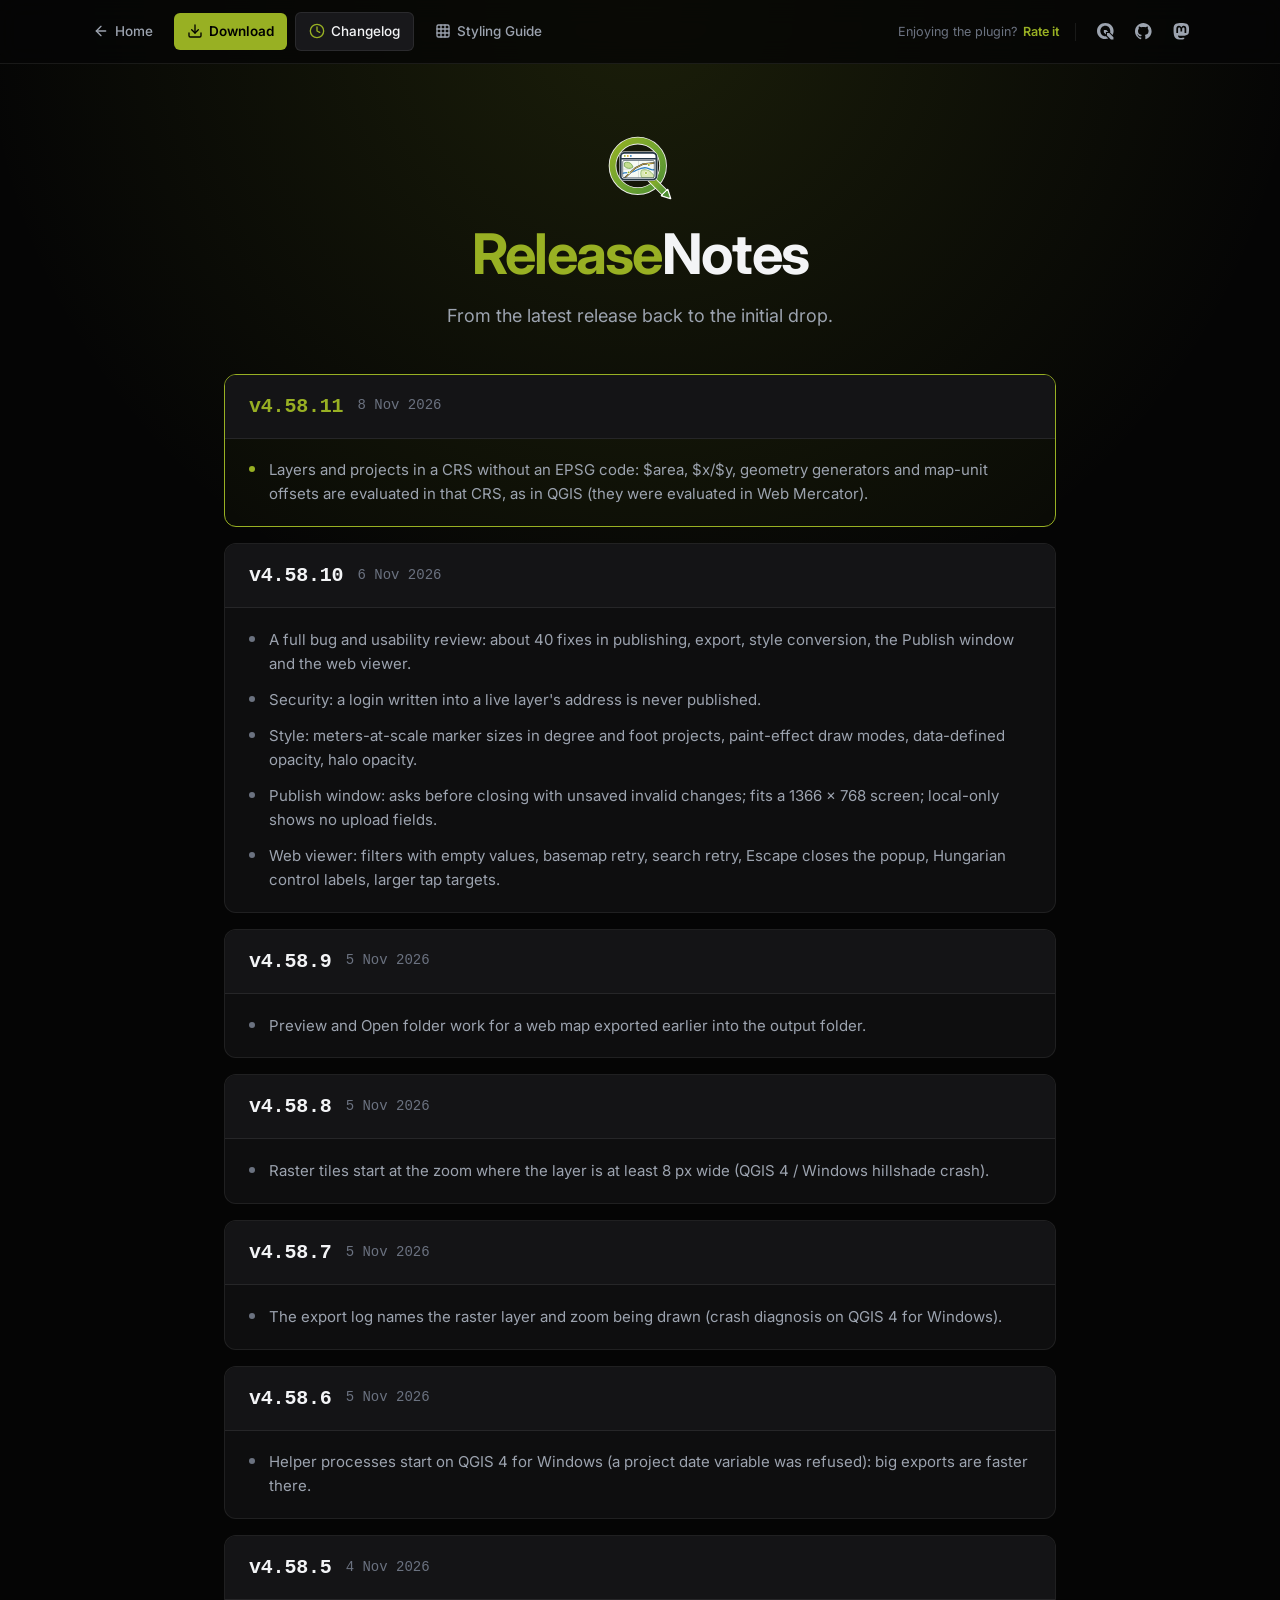
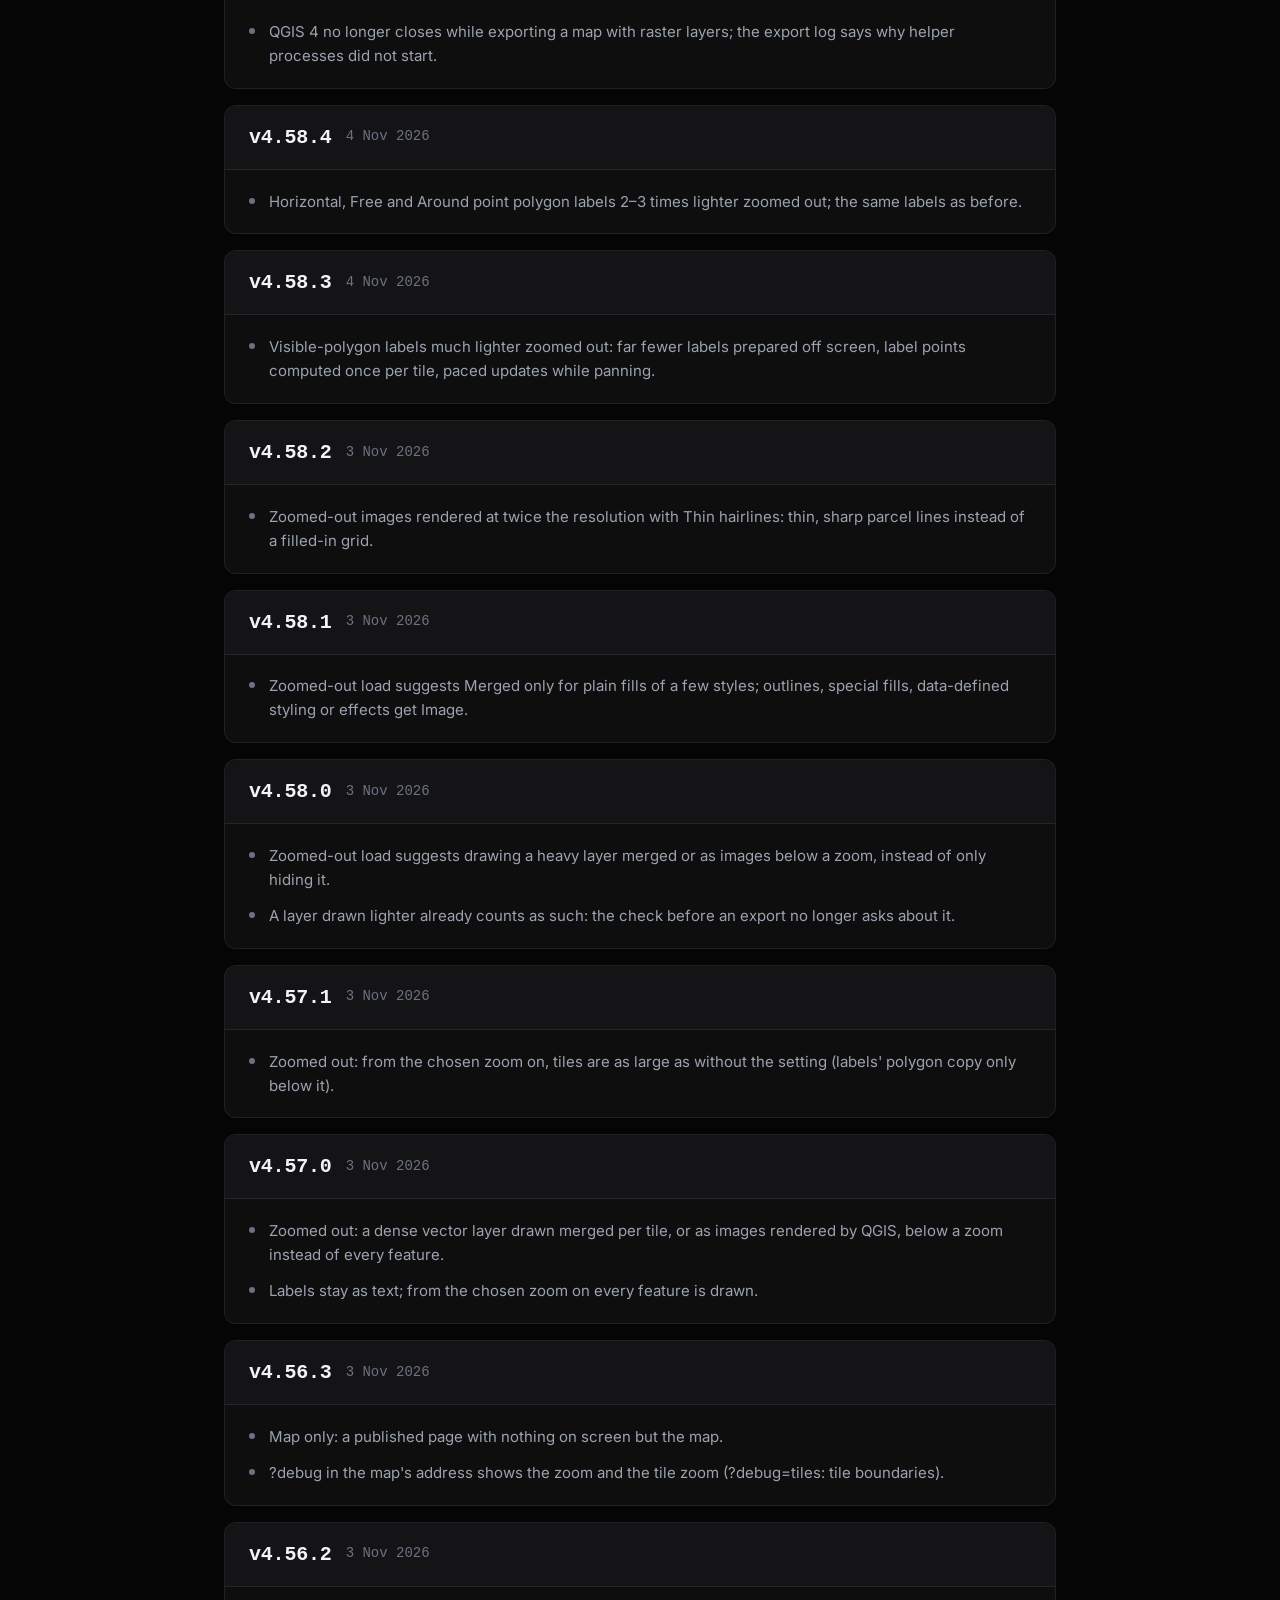
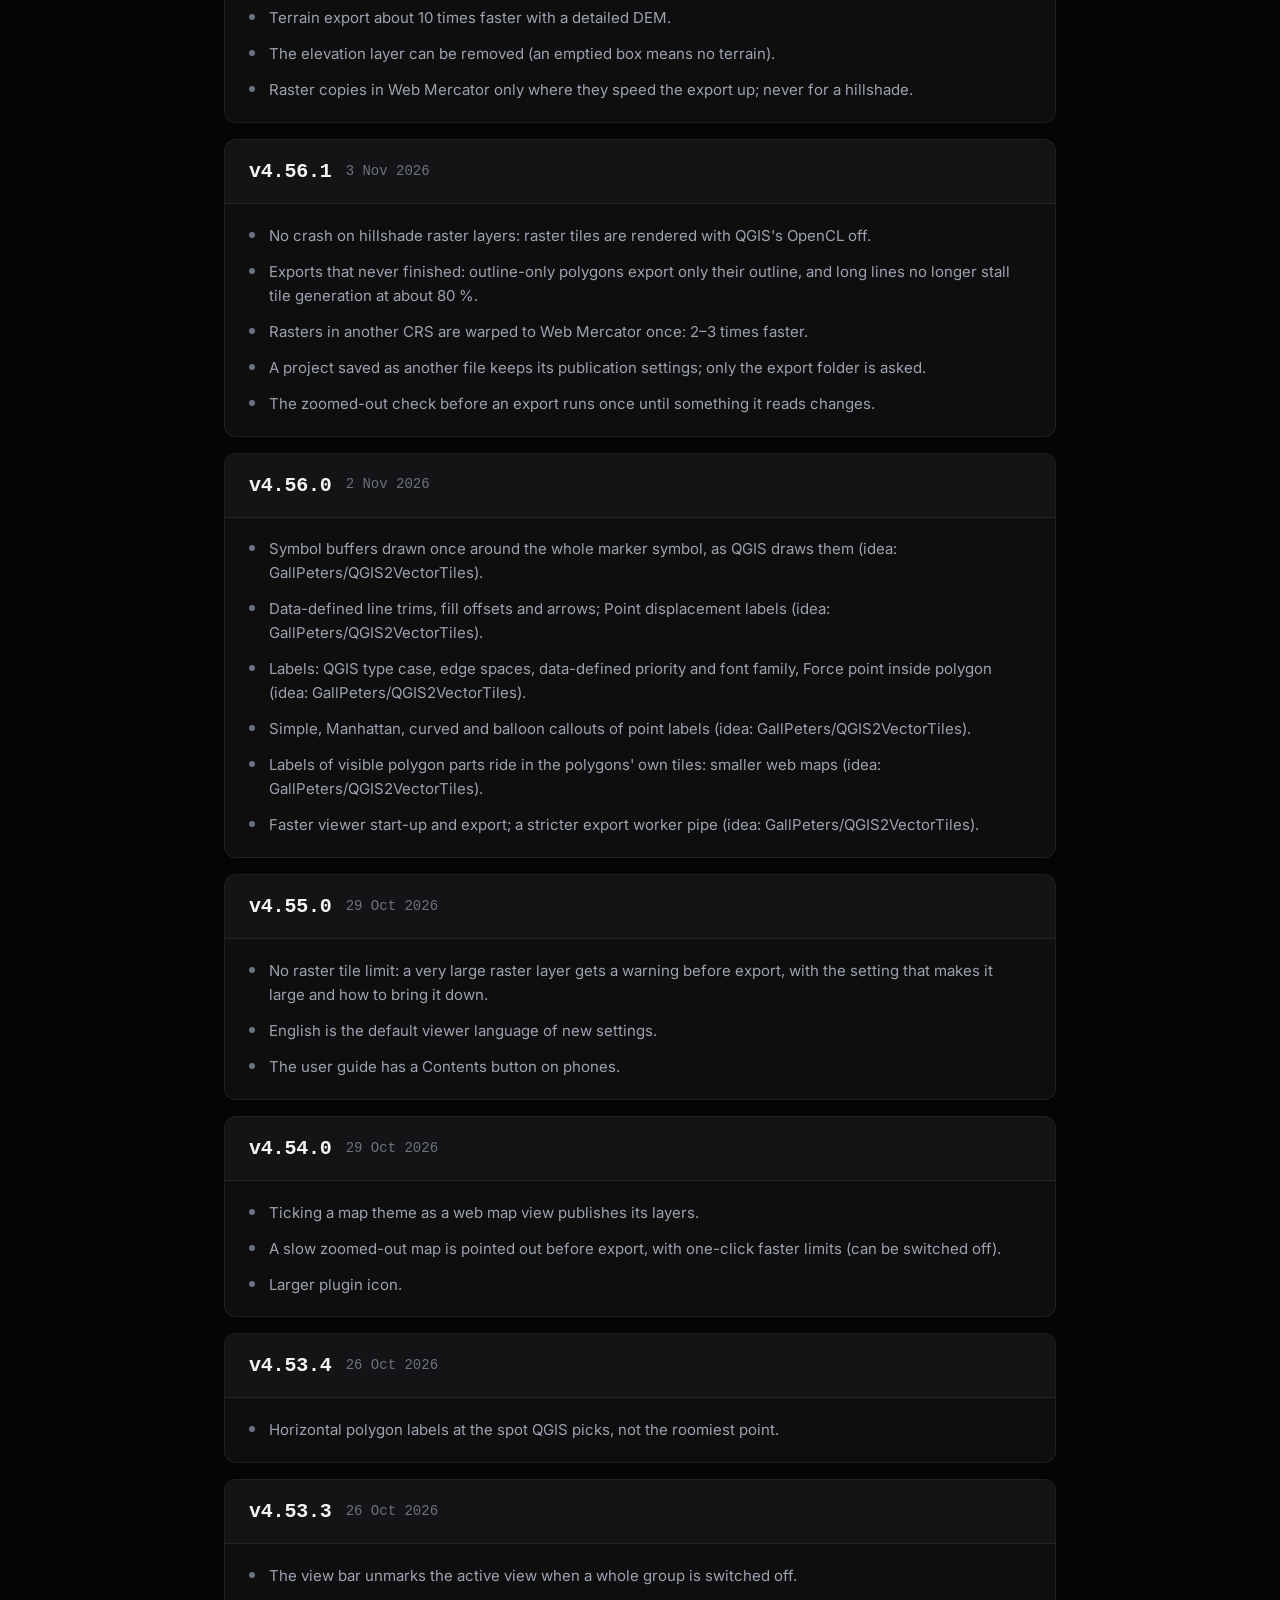
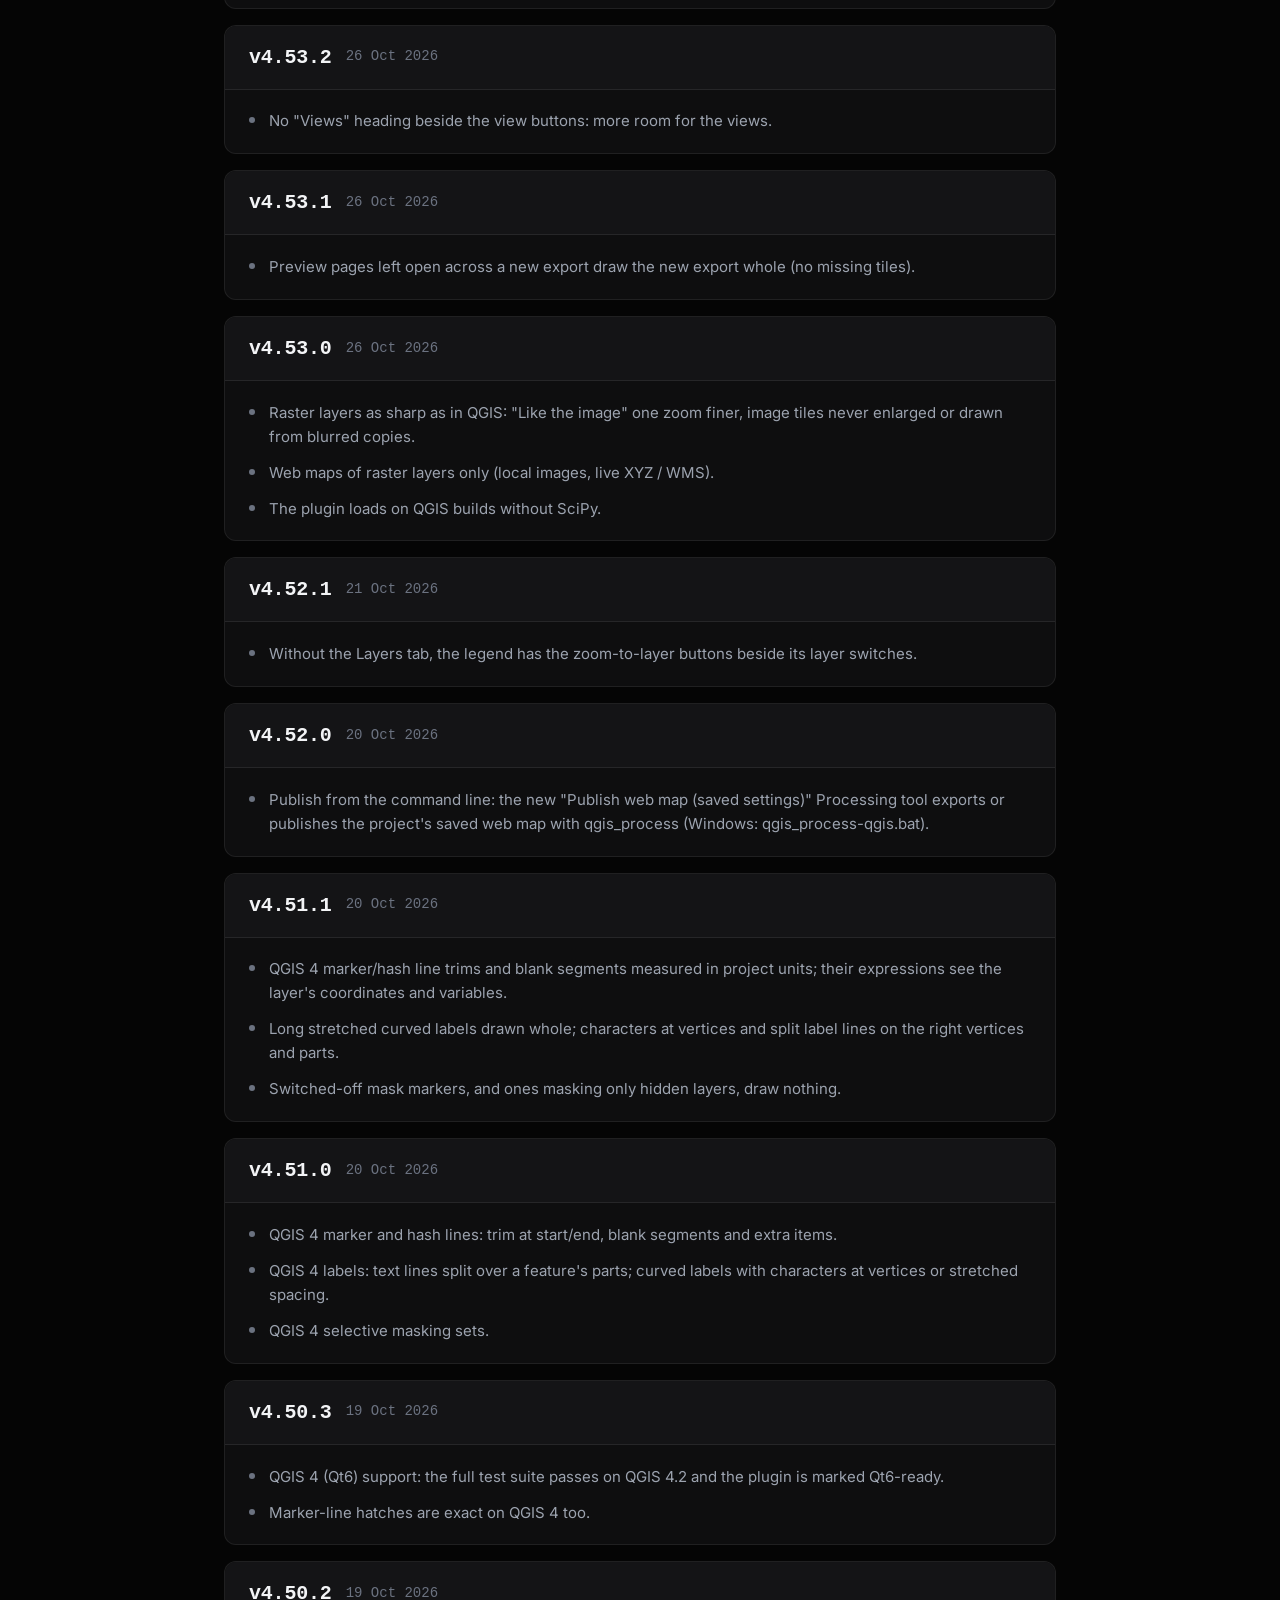
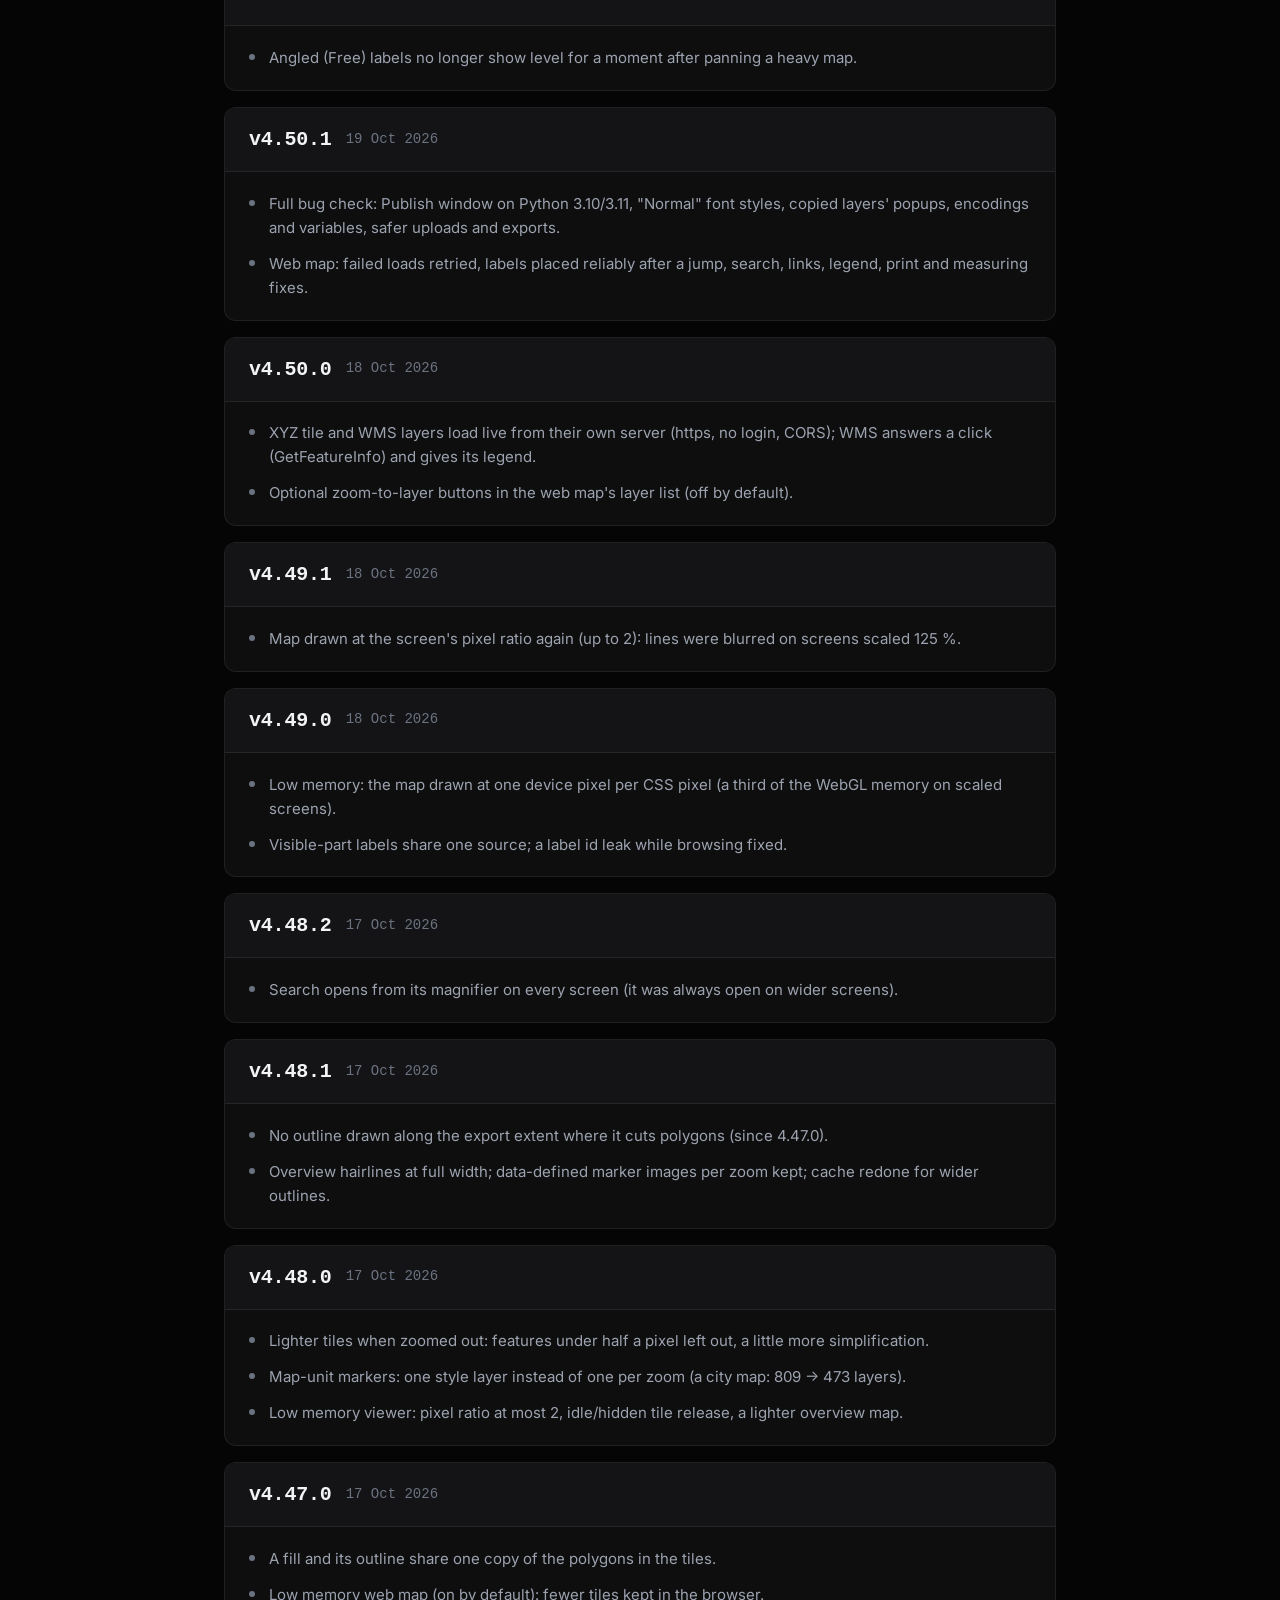
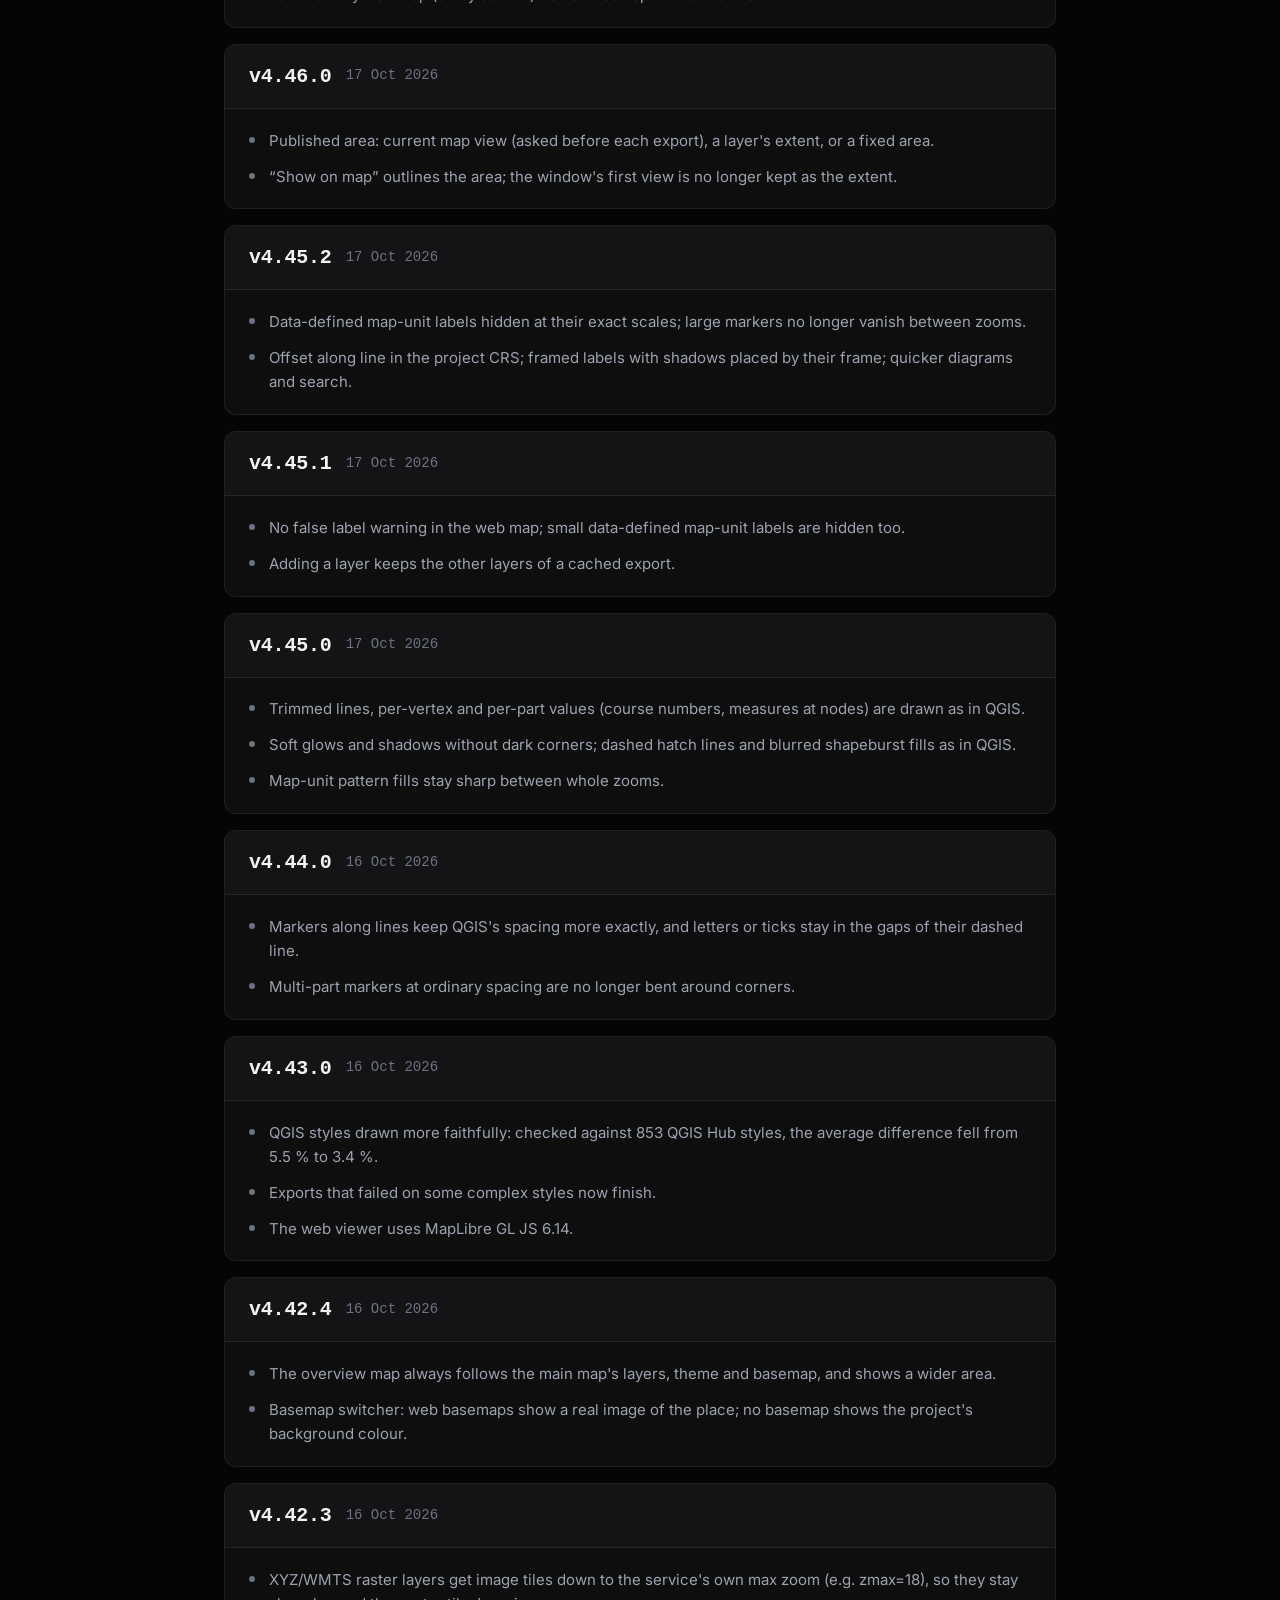
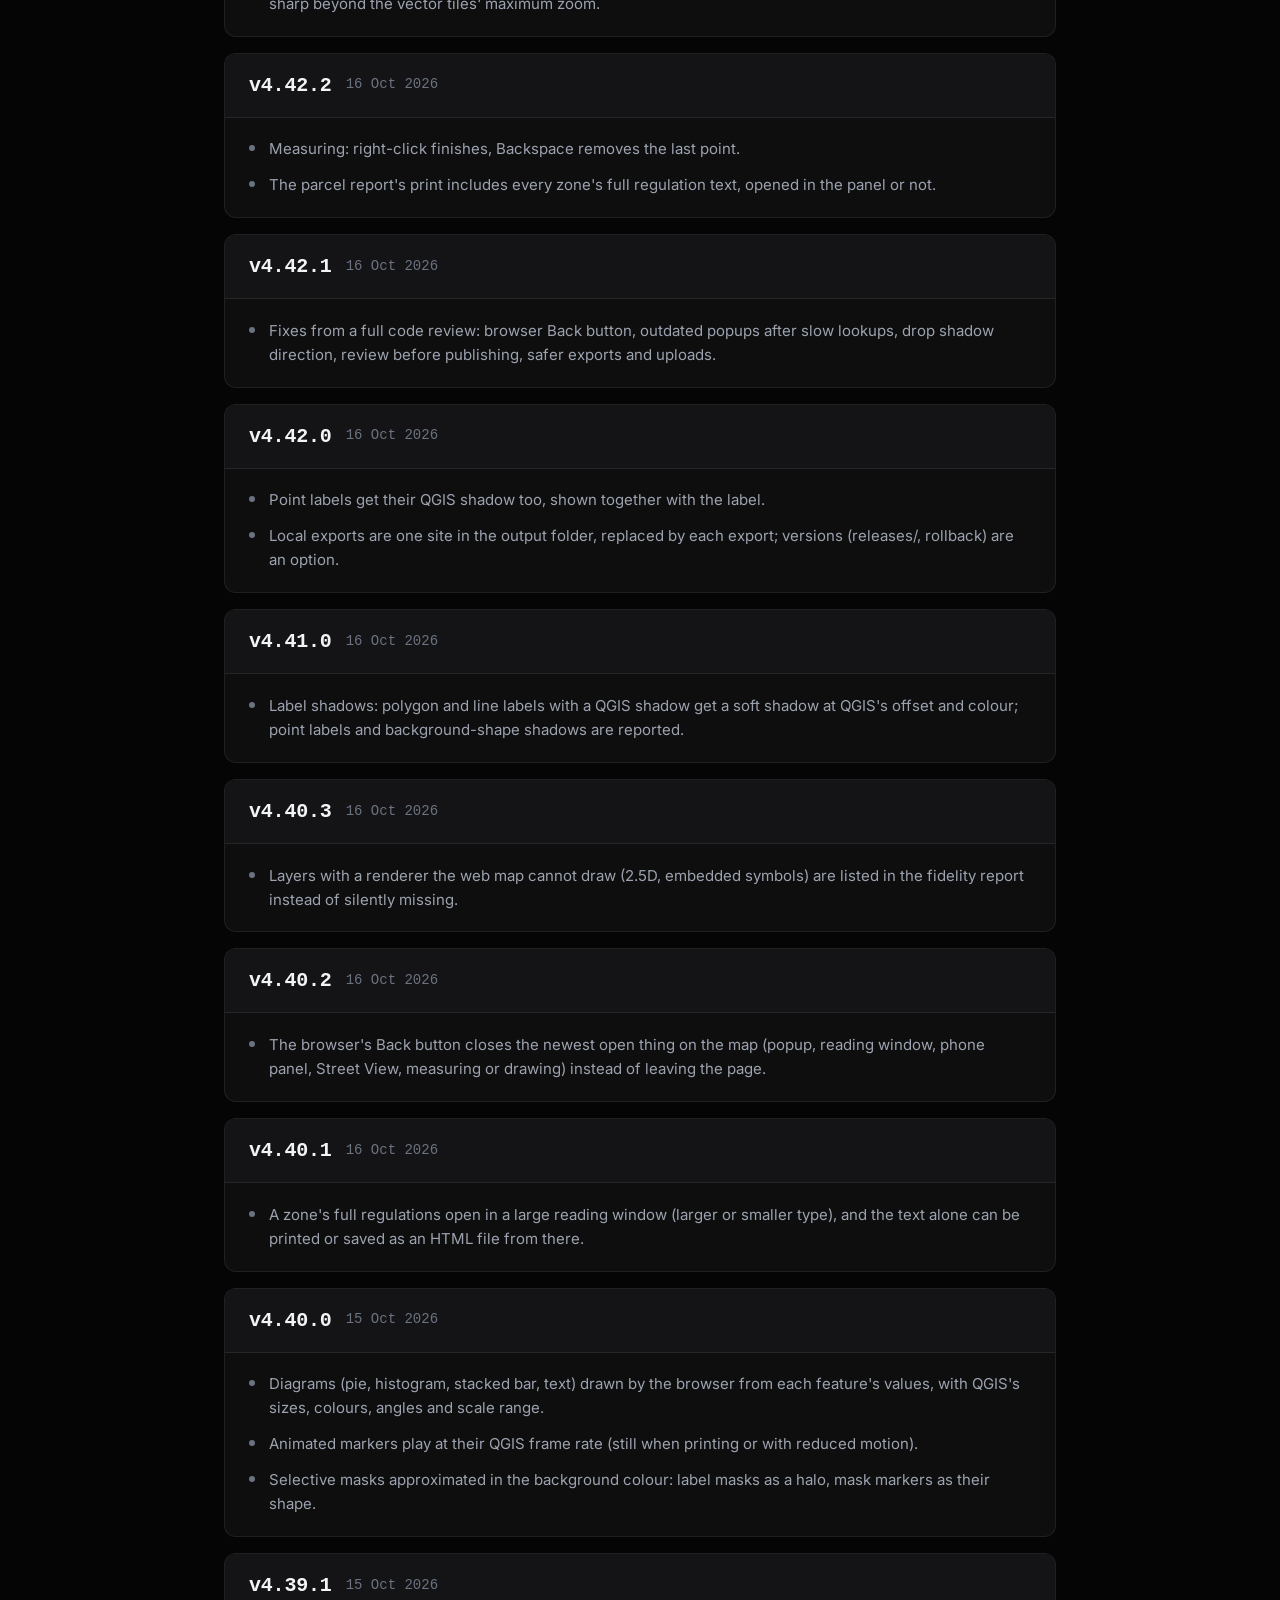
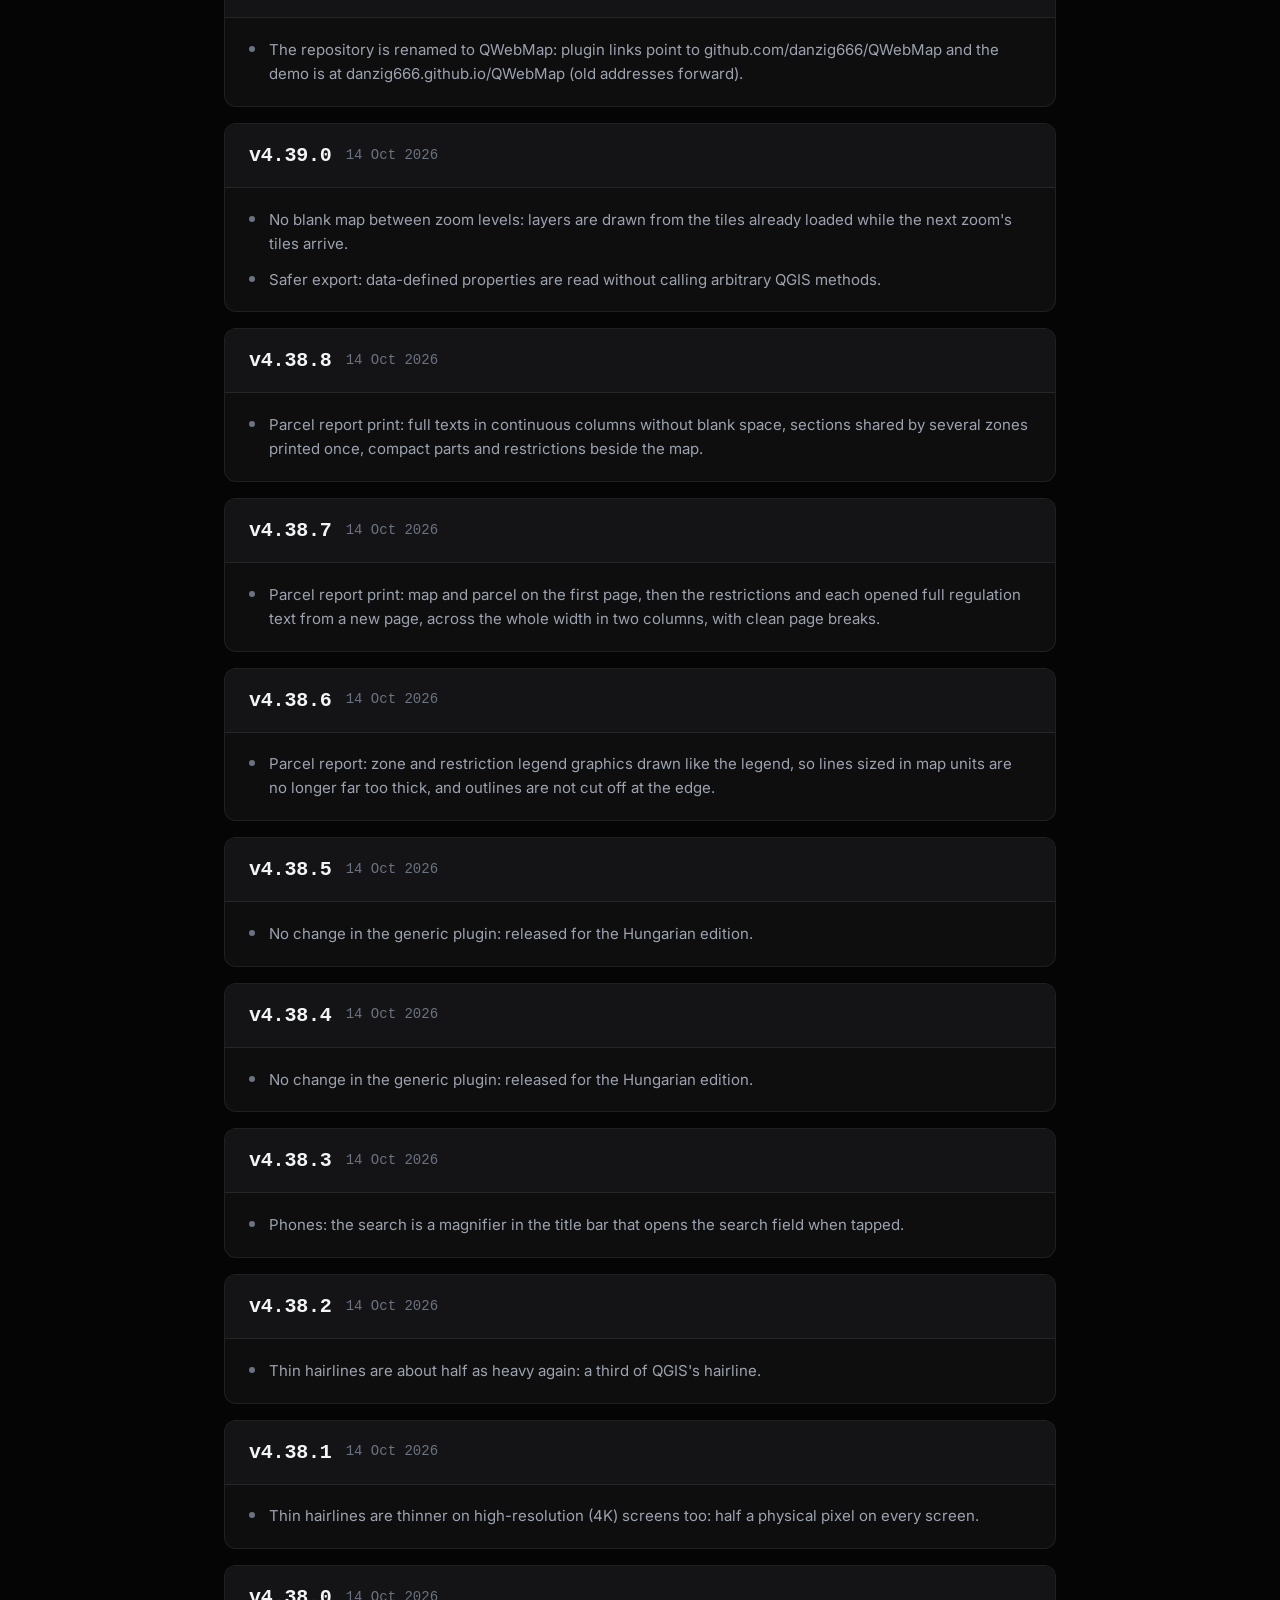
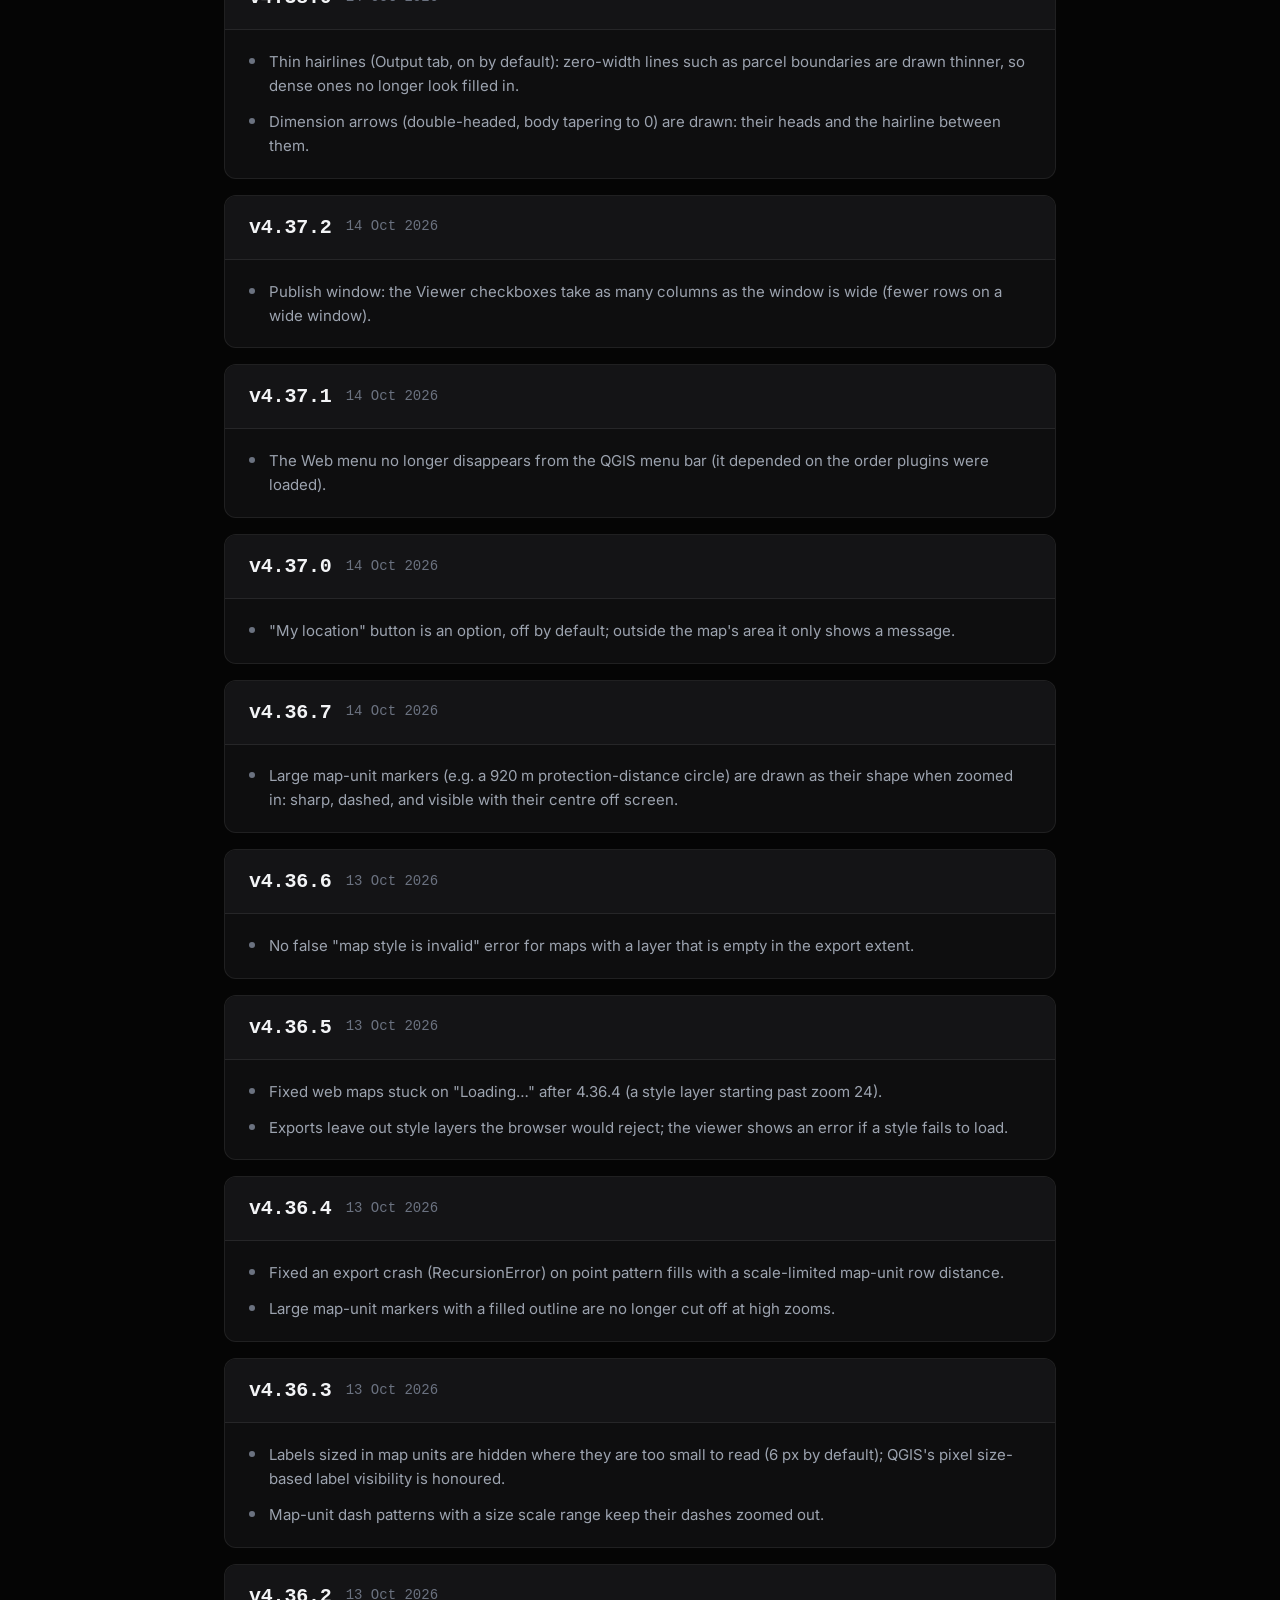
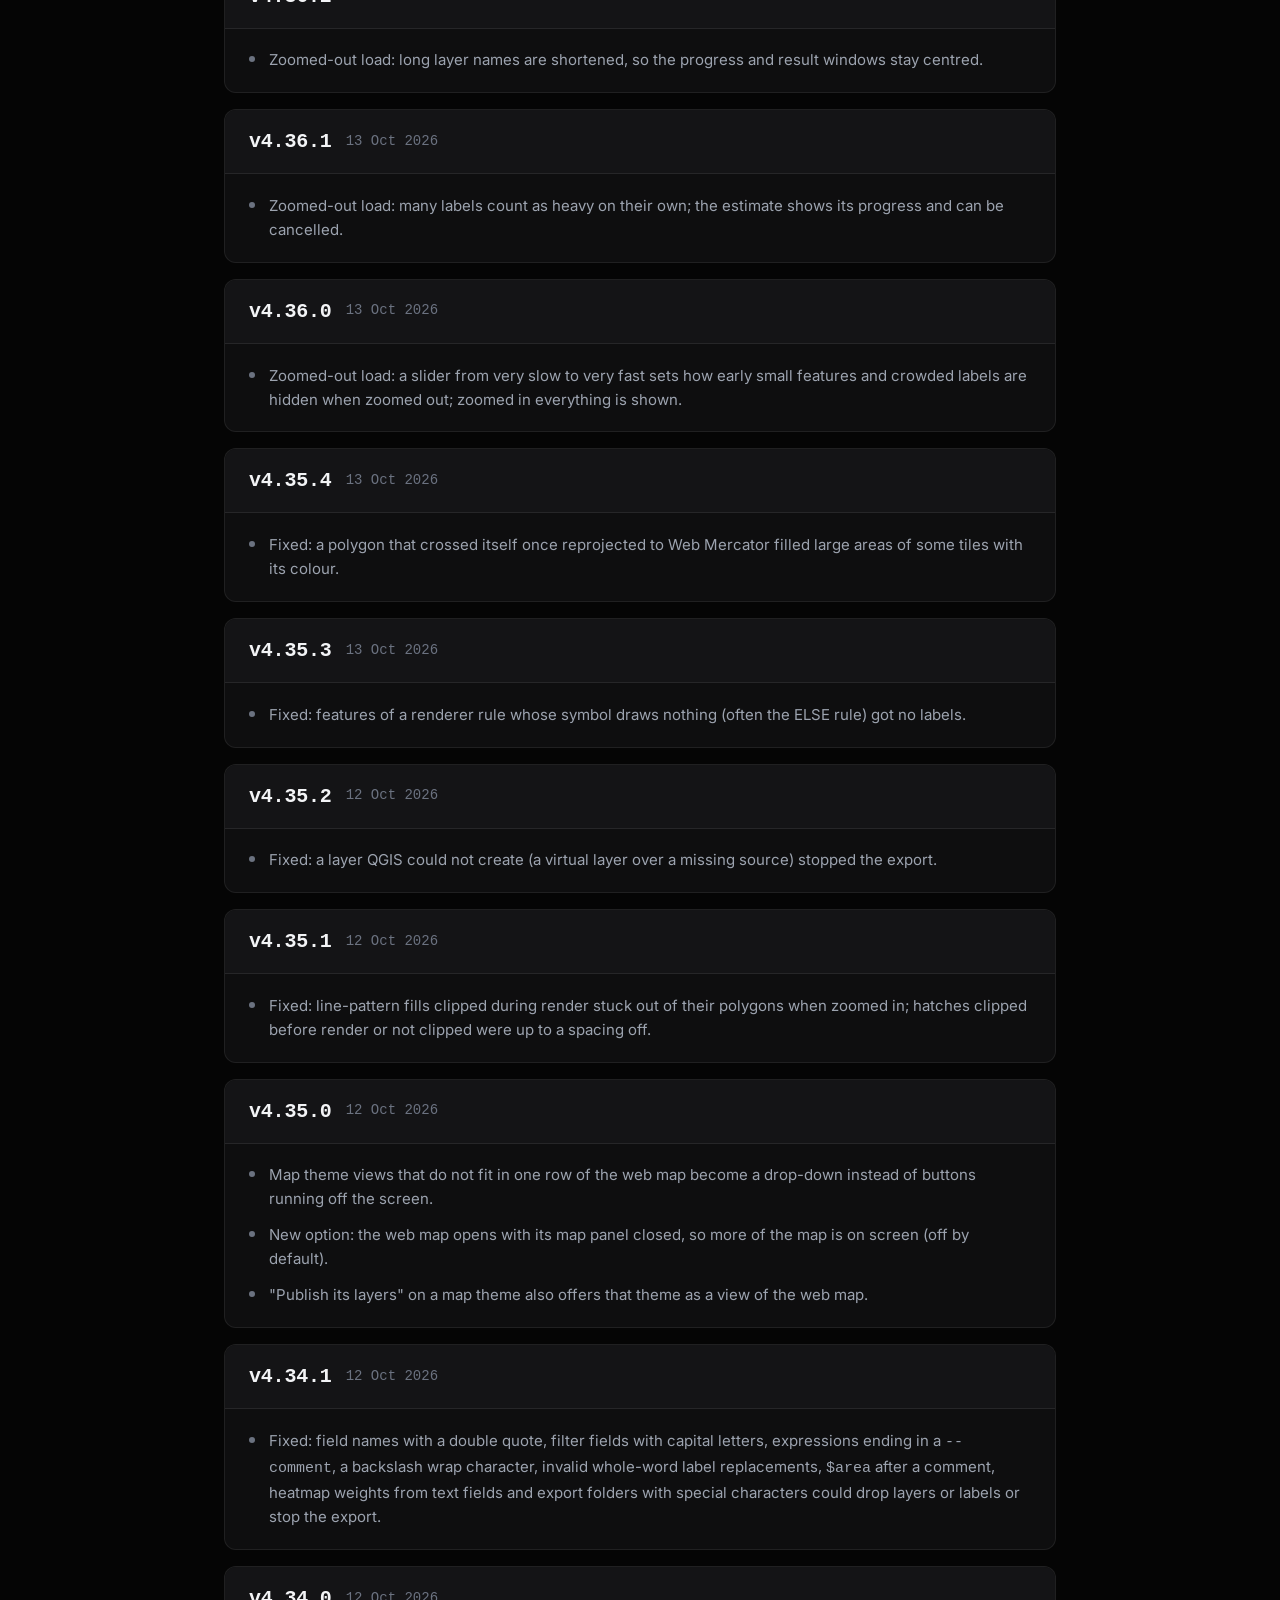
==== commit 766300ad: "4.58.11: version, notes and docs Co-Authored-By: Claude Opus 5.5 <noreply@anthropic.com> Claude-Sess" ====
--- a/docs/changelog.html
+++ b/docs/changelog.html
@@ -448,6 +448,16 @@
 
   <div class="cl-entry featured latest">
     <div class="cl-header">
+      <div class="cl-version">v4.58.11</div>
+      <div class="cl-date">8 Nov 2026</div>
+    </div>
+    <div class="cl-body">
+      <div class="cl-item"><div class="cl-item-dot"></div><span>Layers and projects in a CRS without an EPSG code: $area, $x/$y, geometry generators and map-unit offsets are evaluated in that CRS, as in QGIS (they were evaluated in Web Mercator).</span></div>
+    </div>
+  </div>
+
+  <div class="cl-entry">
+    <div class="cl-header">
       <div class="cl-version">v4.58.10</div>
       <div class="cl-date">6 Nov 2026</div>
     </div>
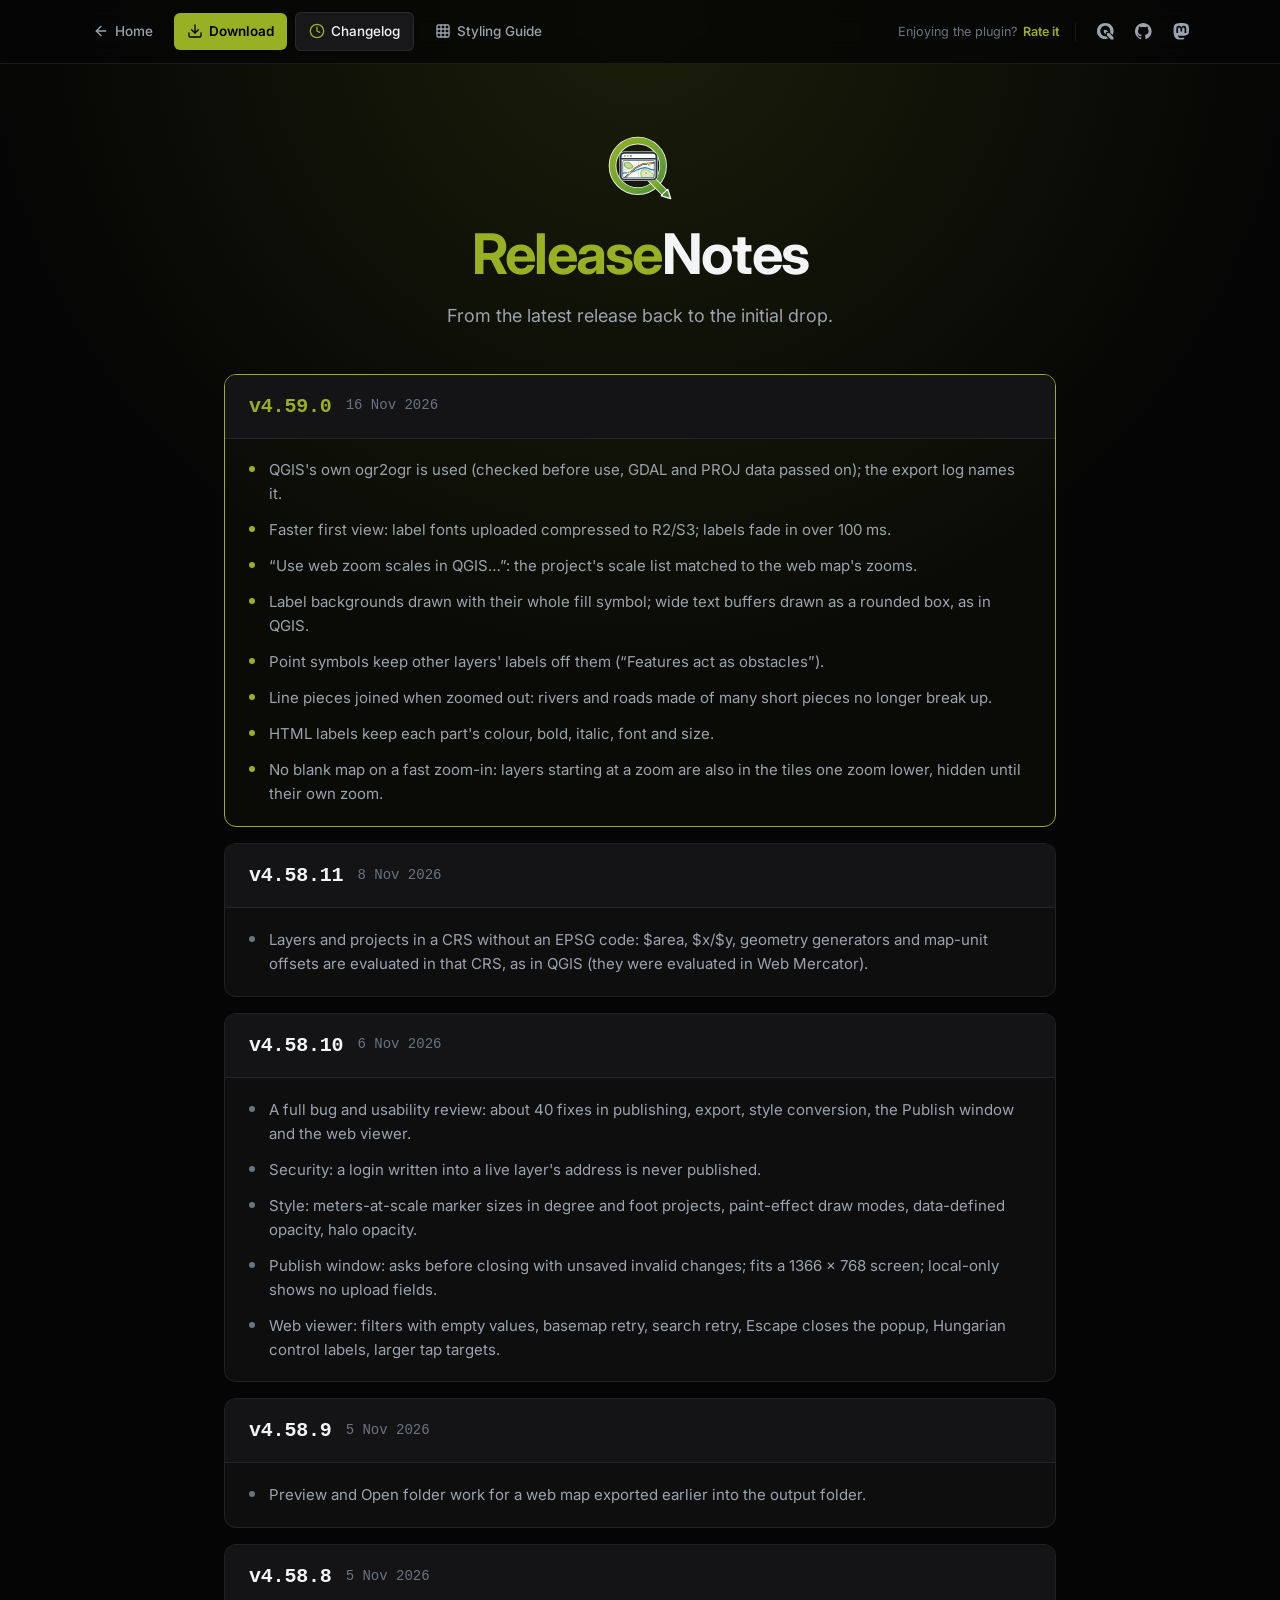
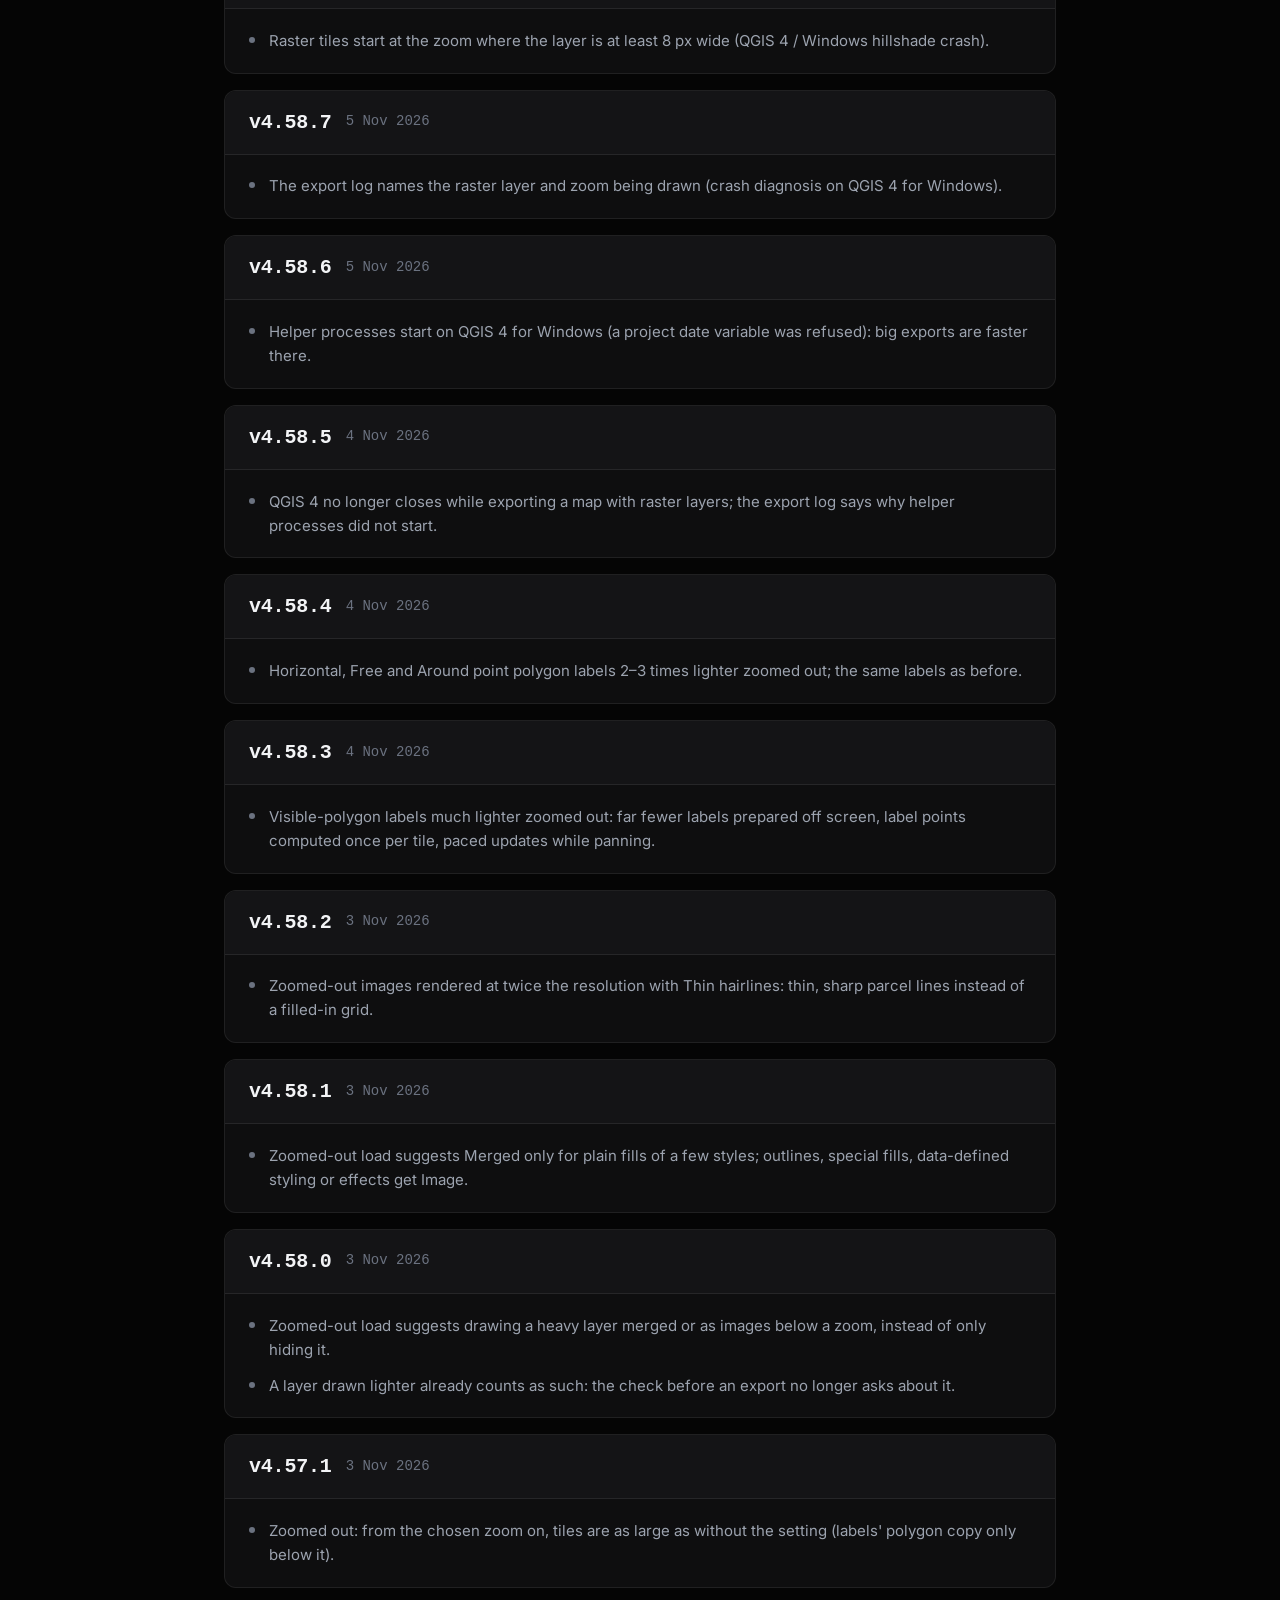
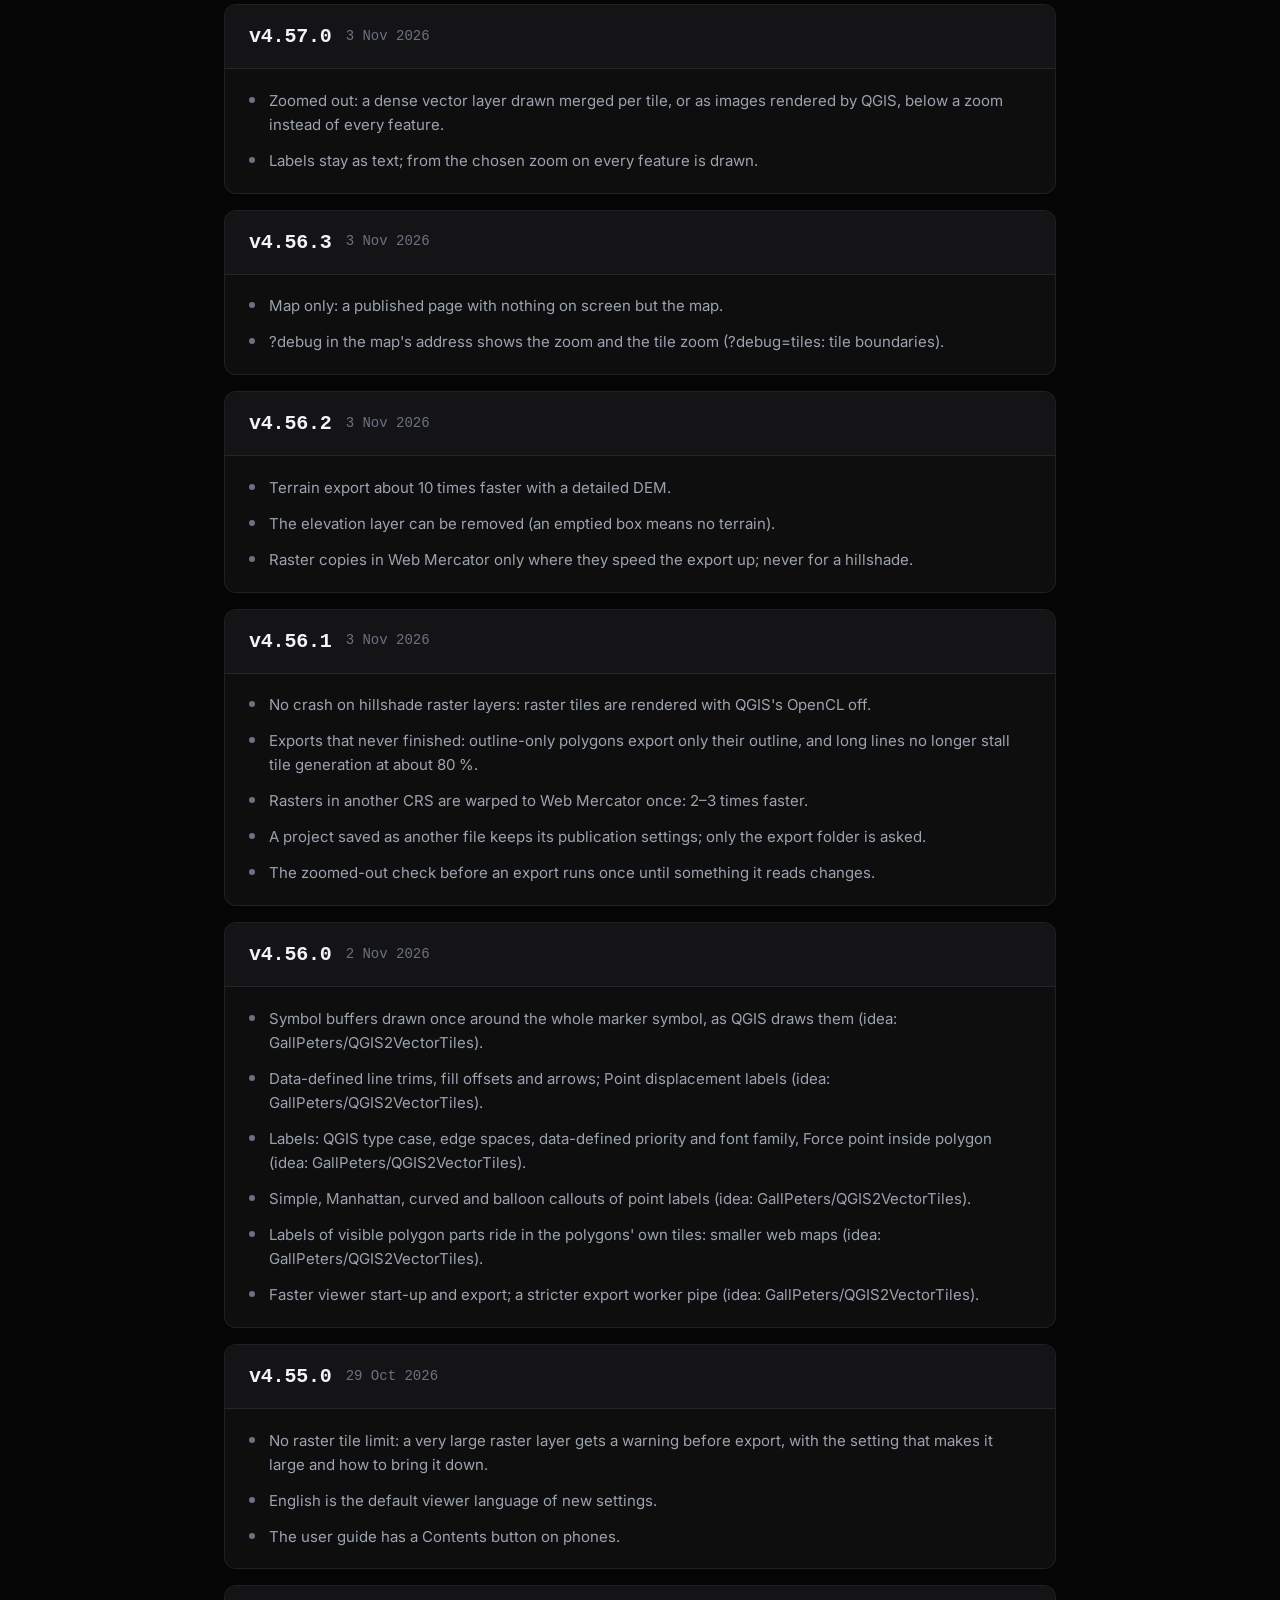
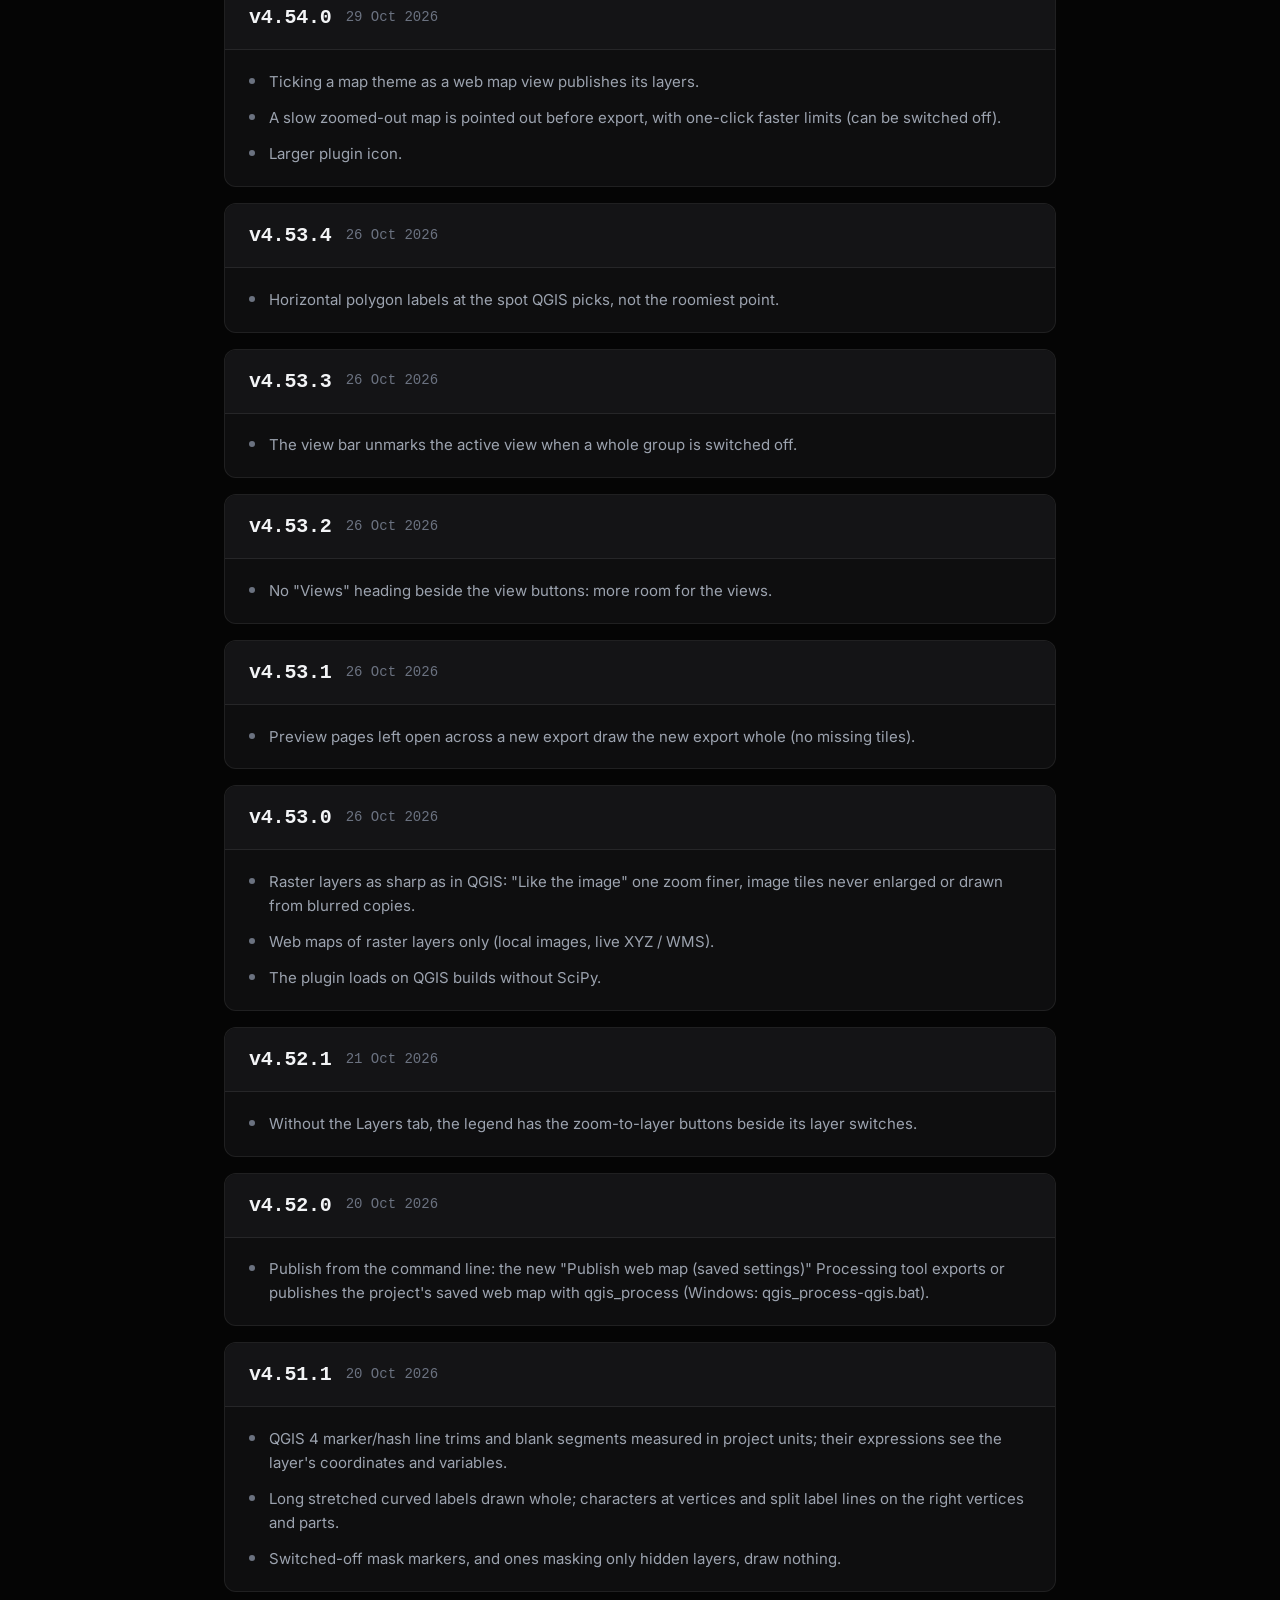
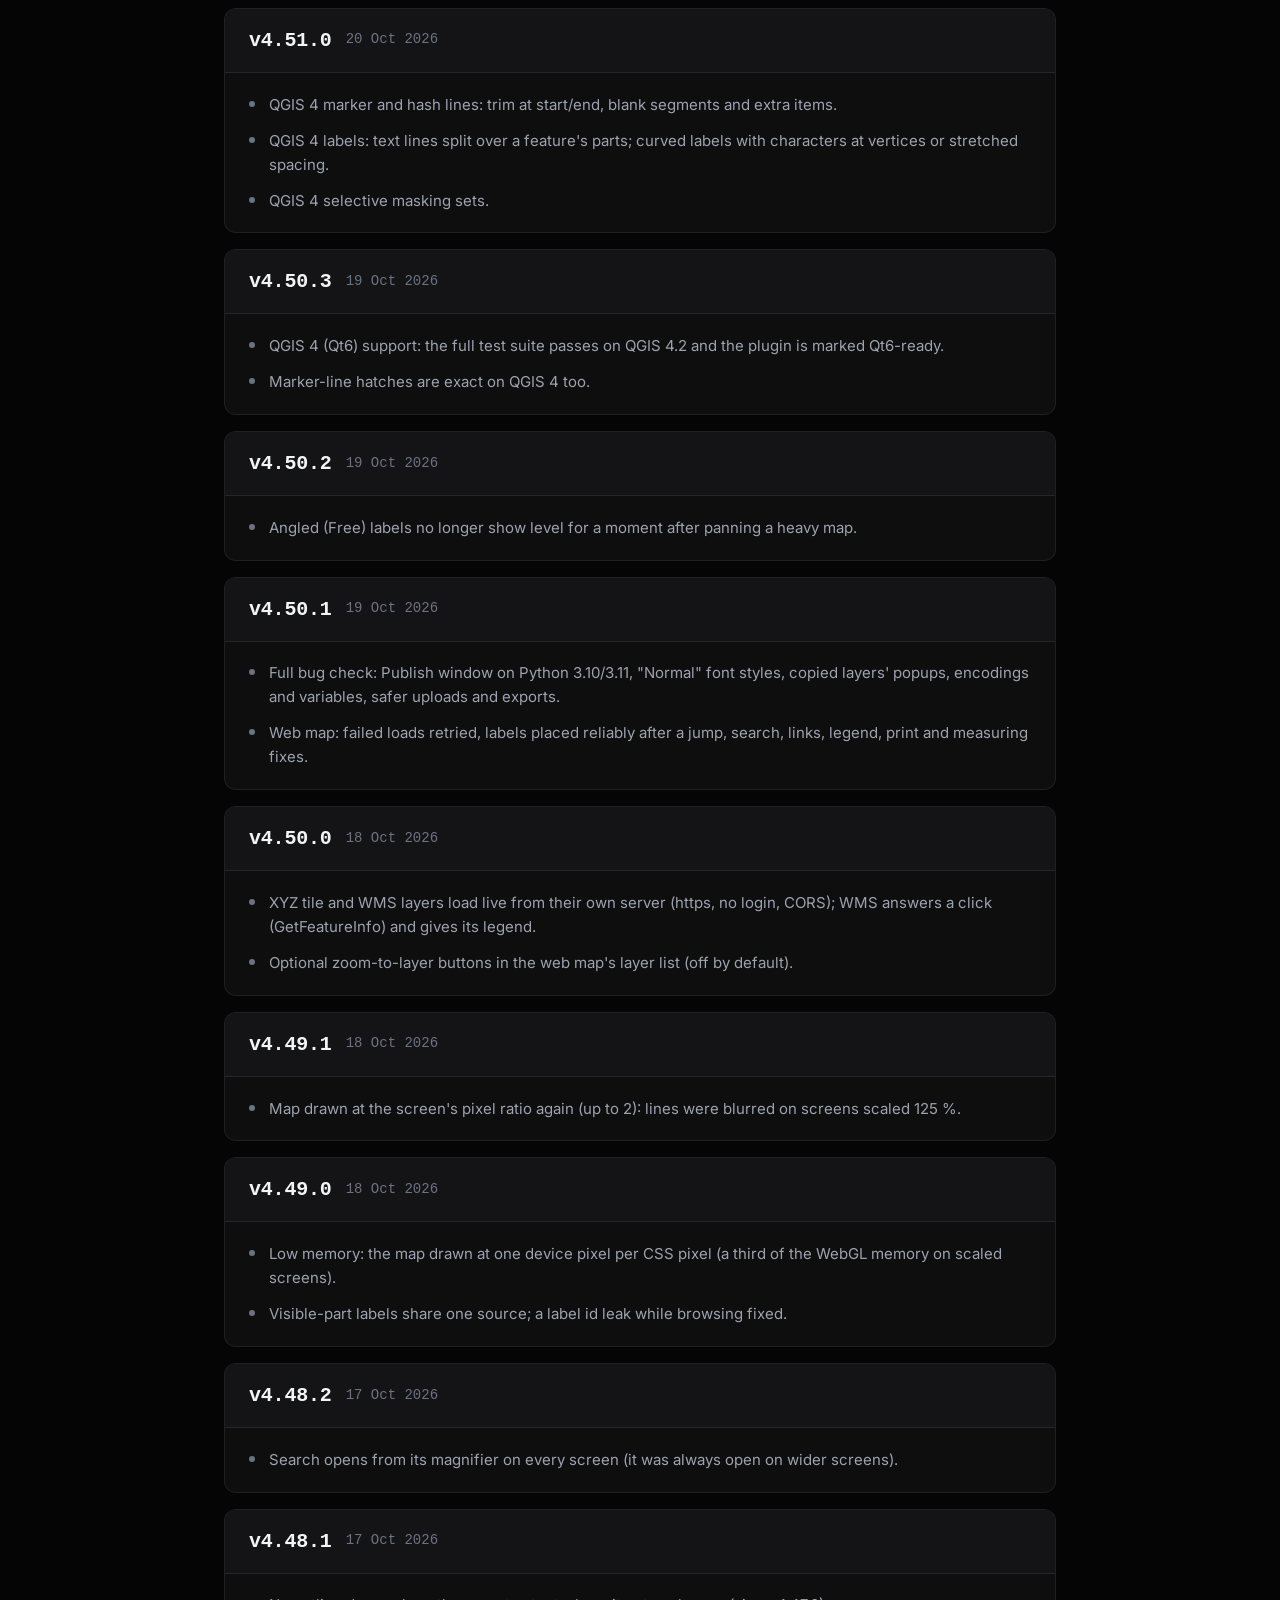
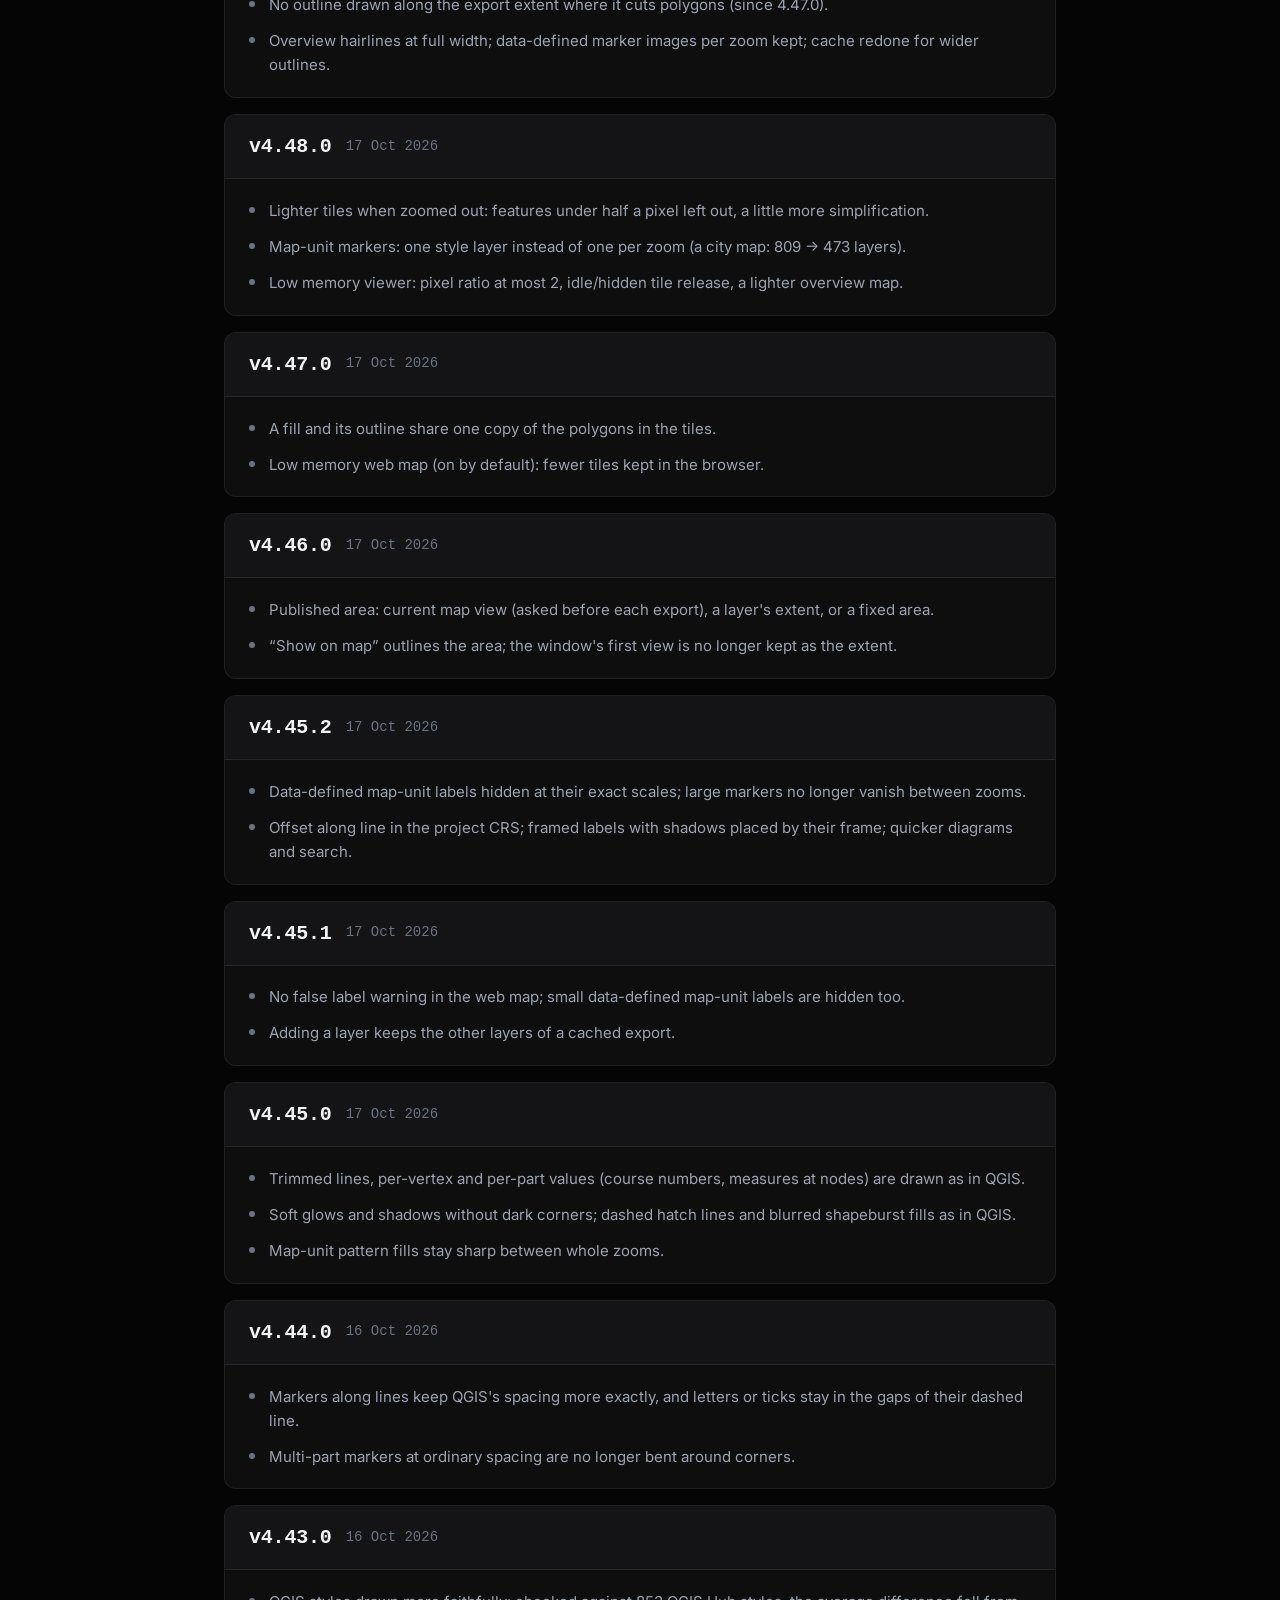
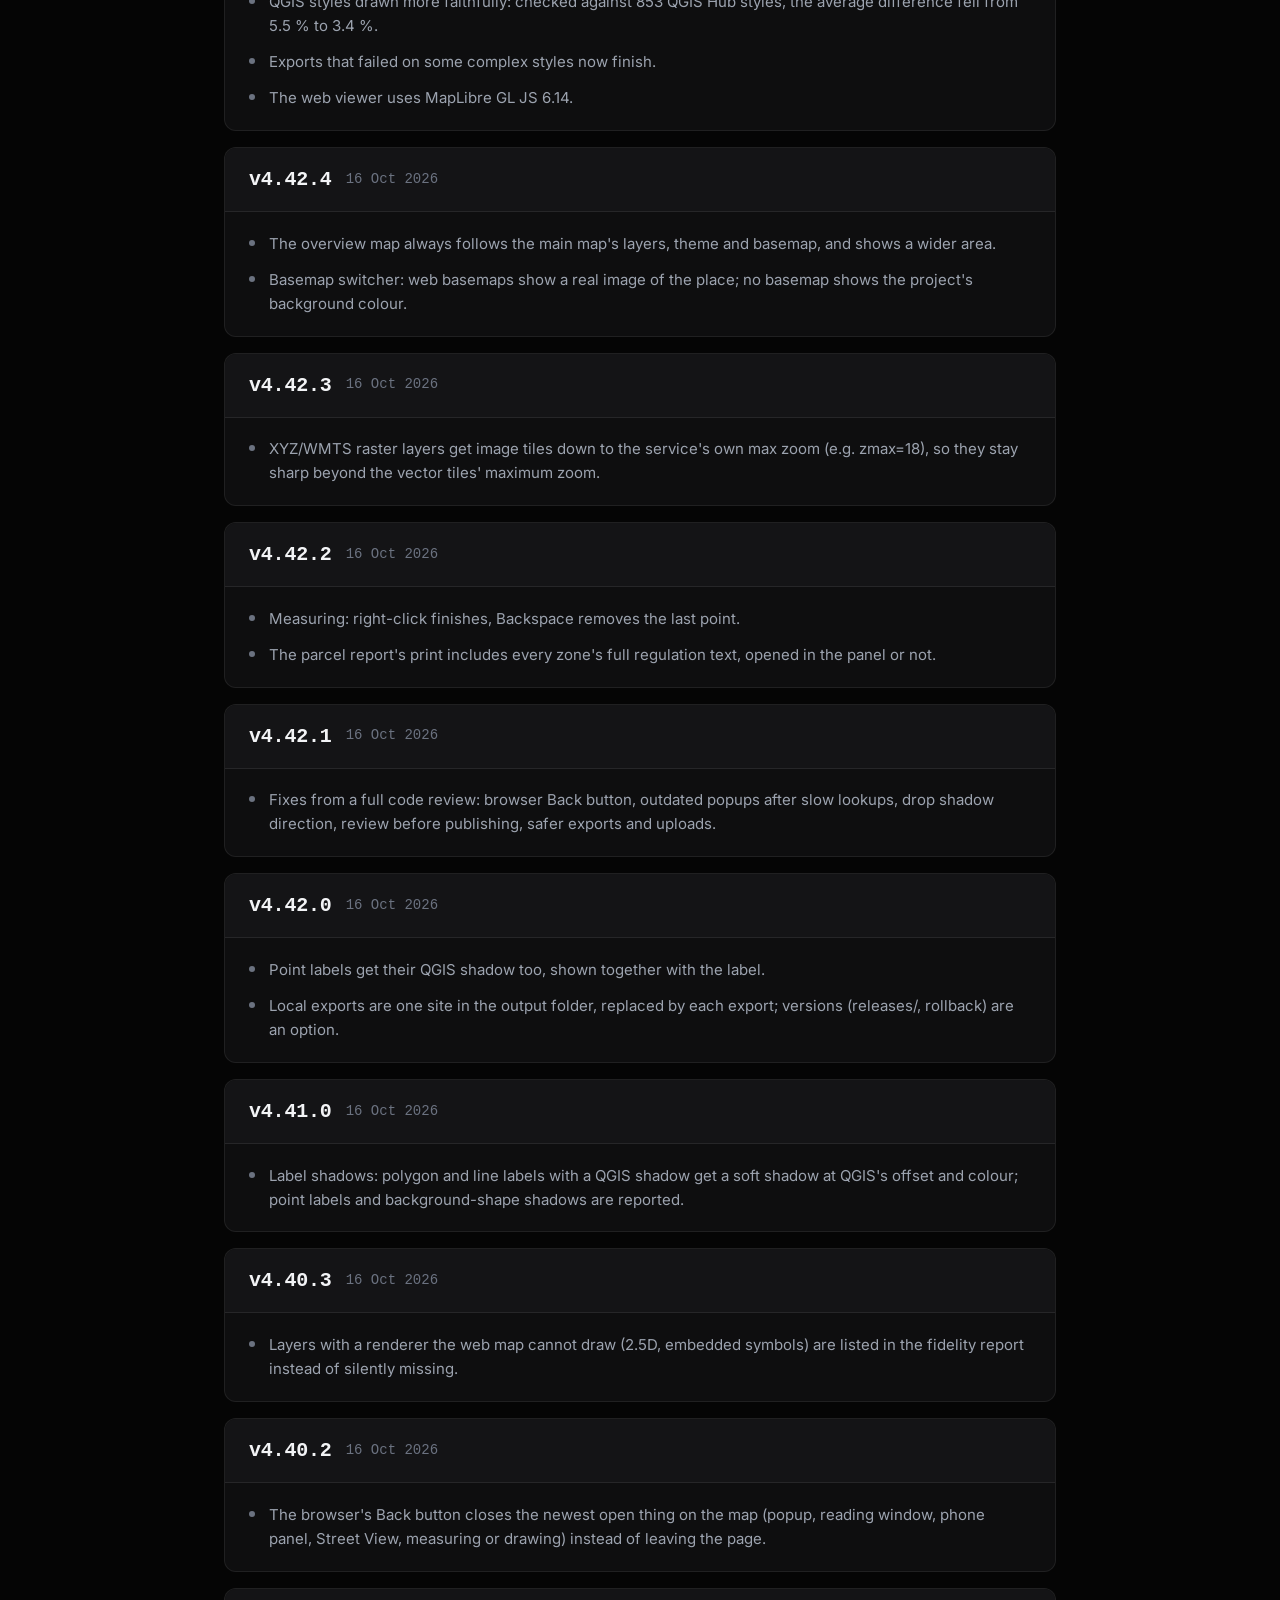
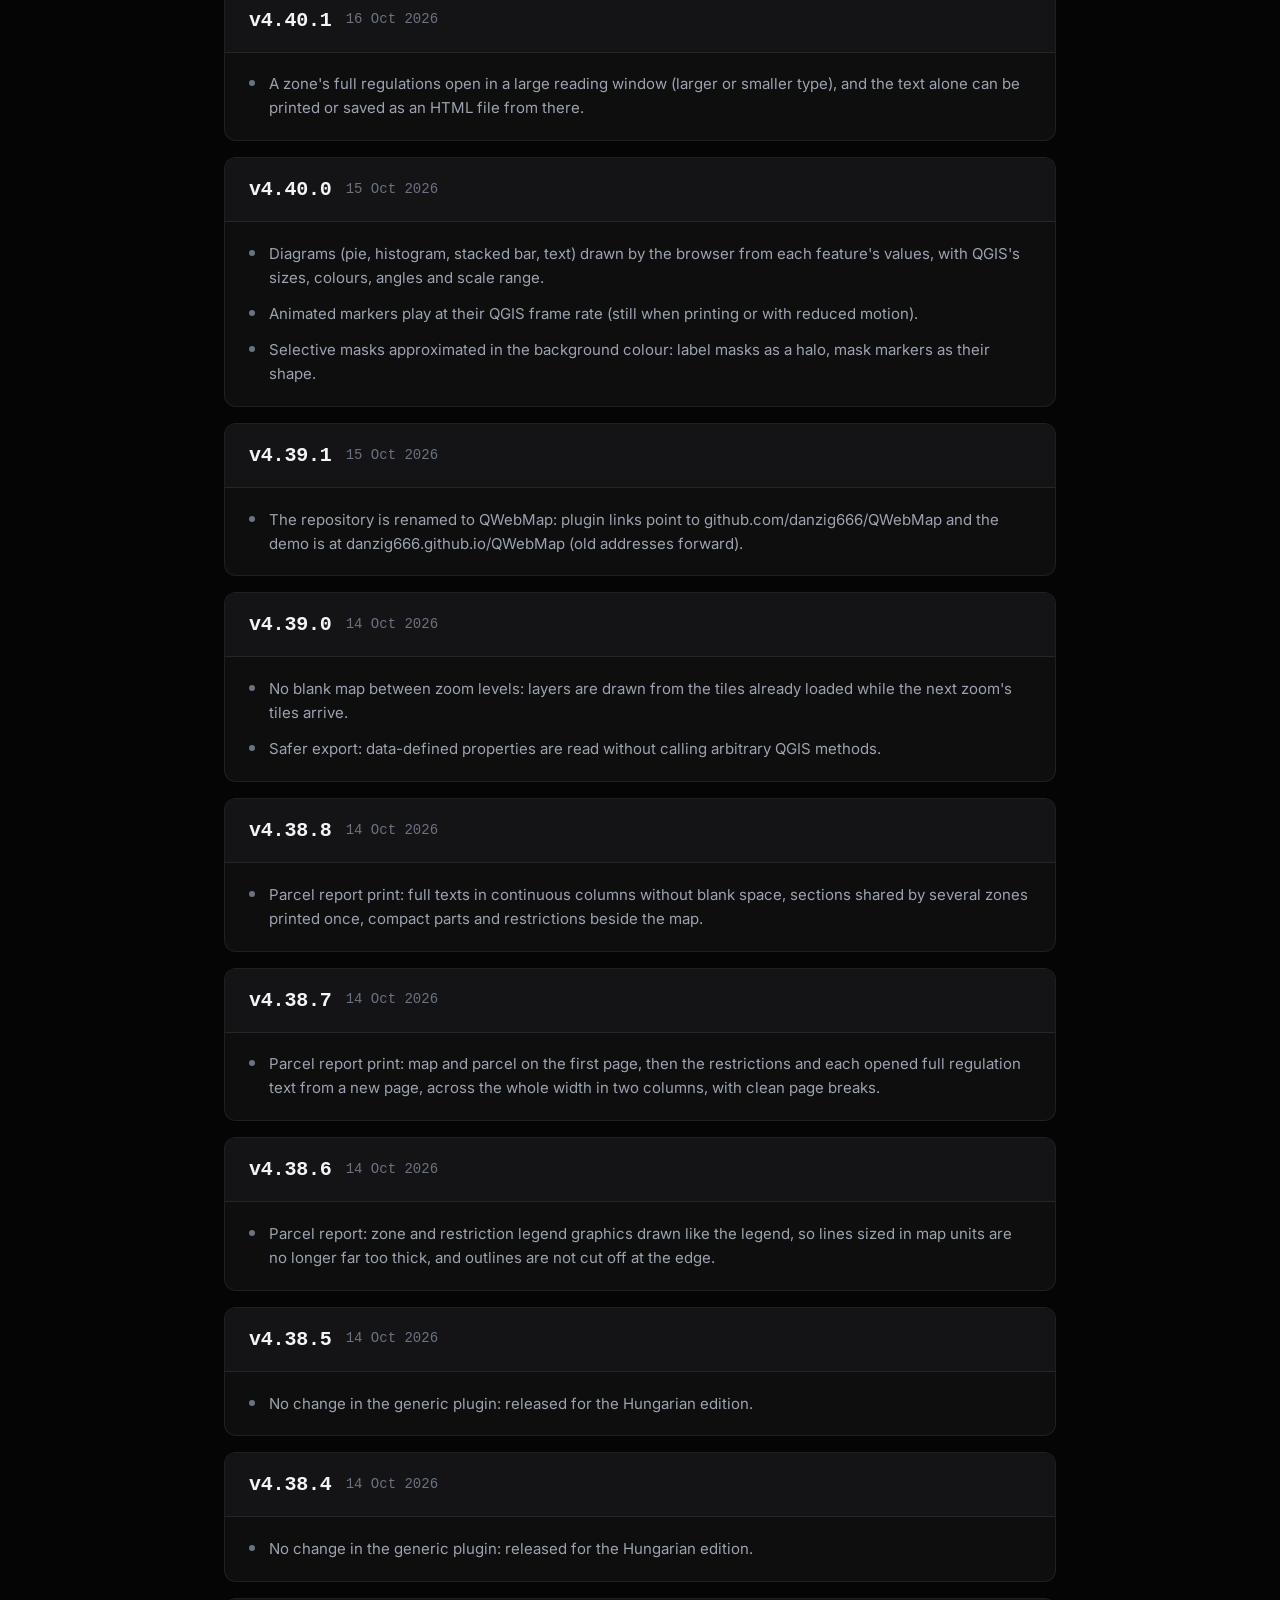
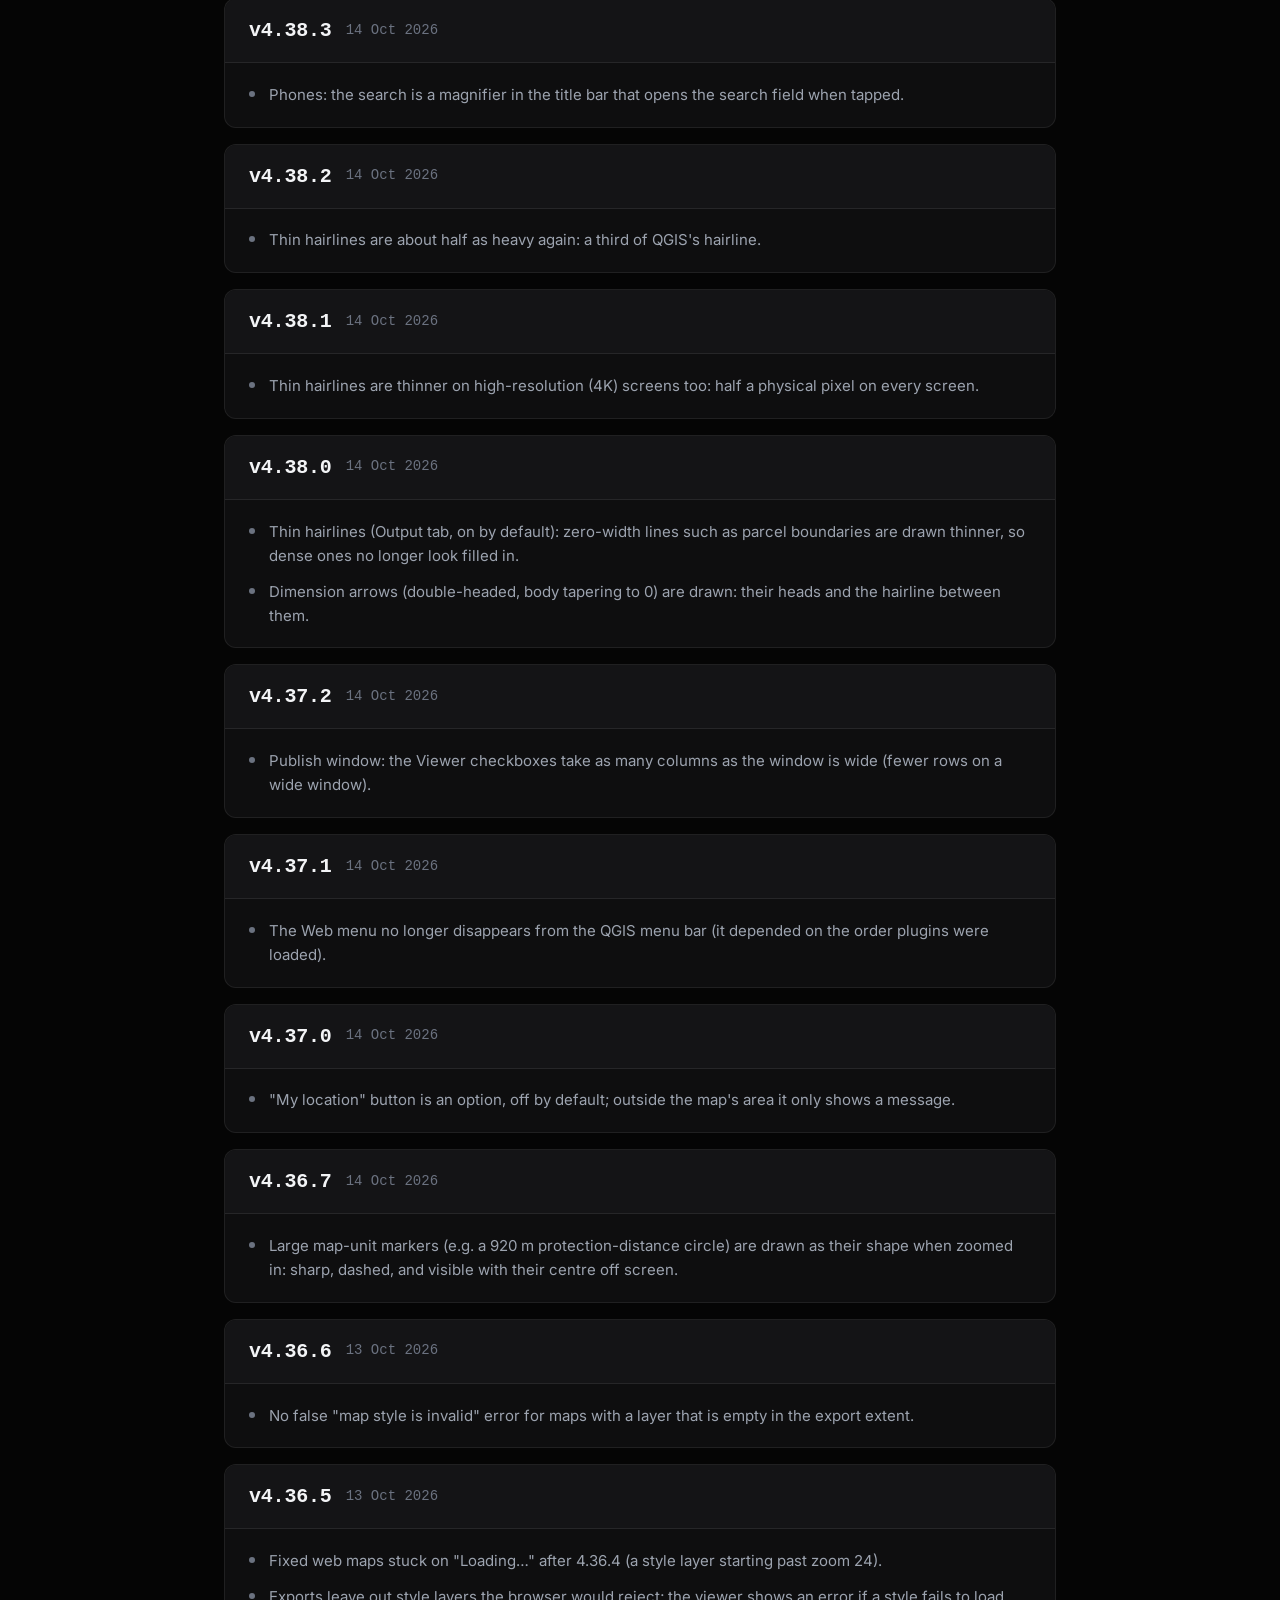
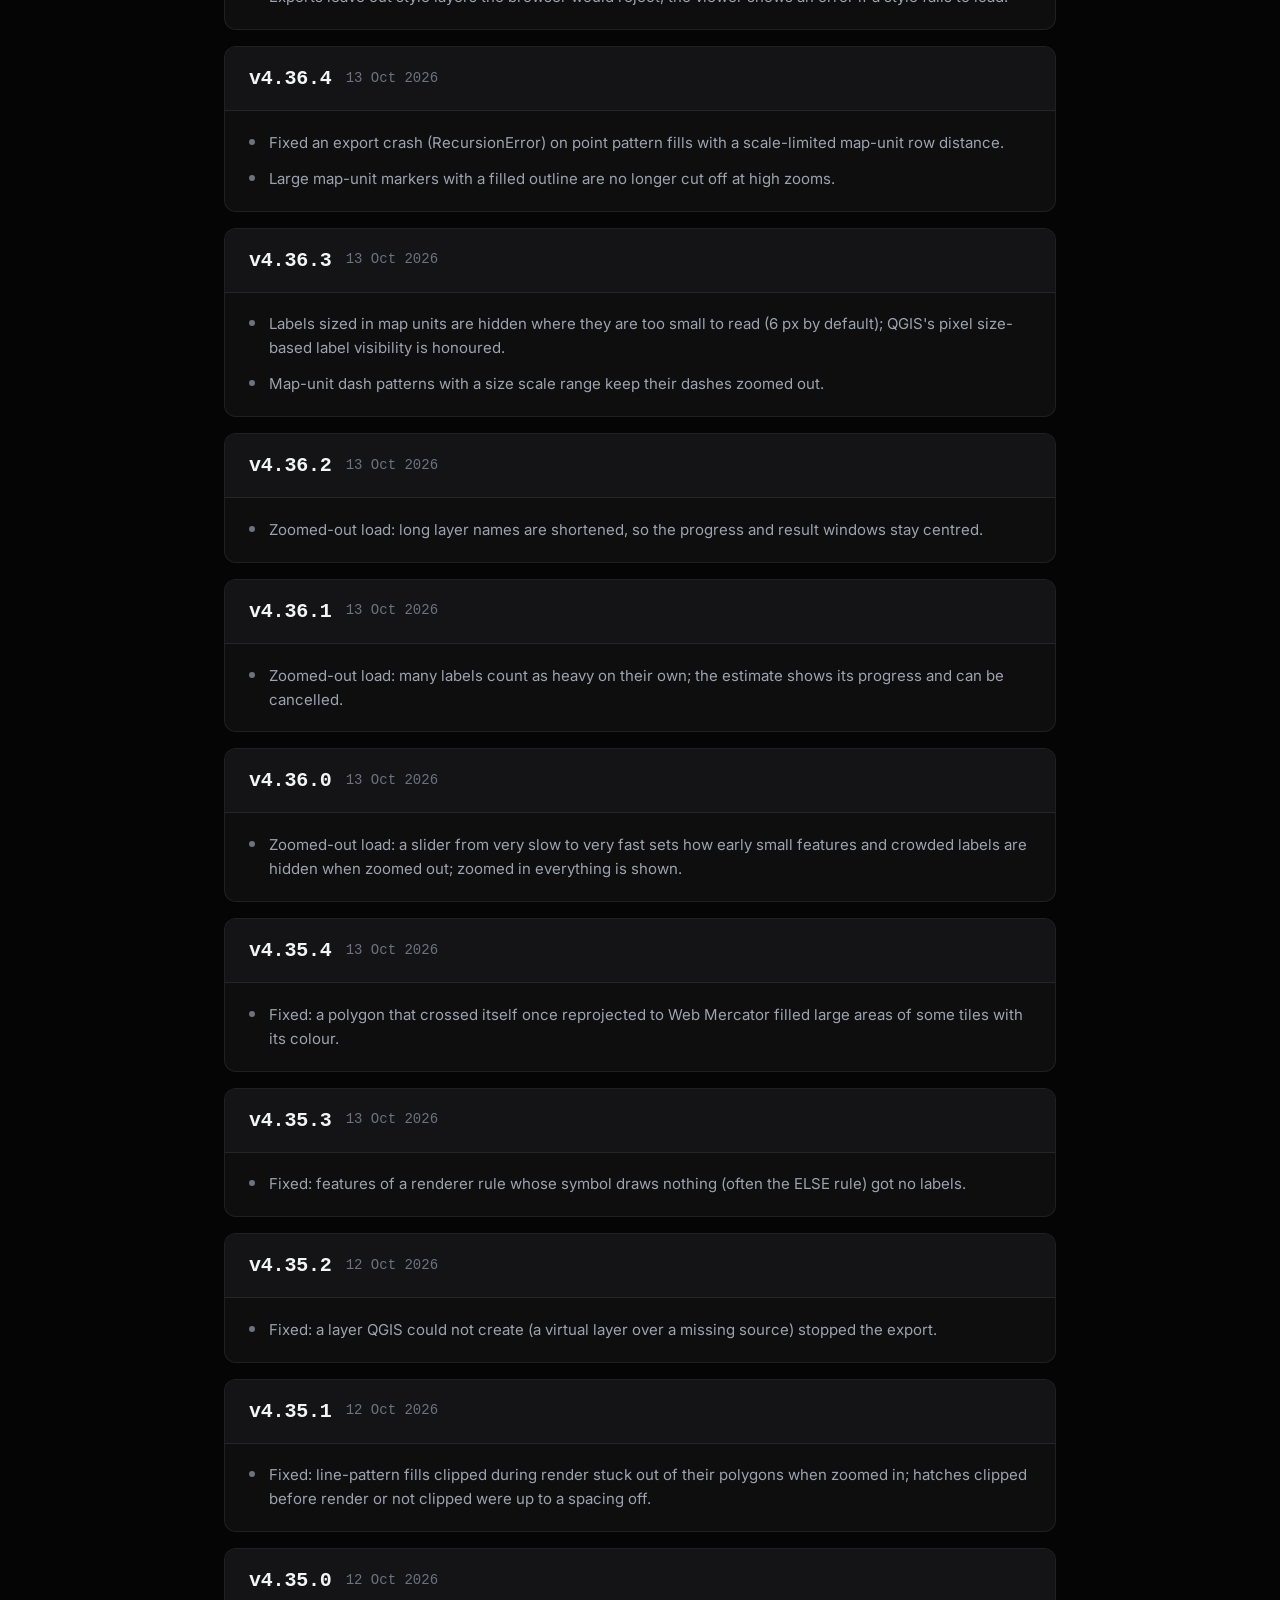
==== commit 586b9994: "4.59.0: version, notes and docs Co-Authored-By: Claude Opus 5.5 <noreply@anthropic.com> Claude-Sessi" ====
--- a/docs/changelog.html
+++ b/docs/changelog.html
@@ -448,6 +448,23 @@
 
   <div class="cl-entry featured latest">
     <div class="cl-header">
+      <div class="cl-version">v4.59.0</div>
+      <div class="cl-date">16 Nov 2026</div>
+    </div>
+    <div class="cl-body">
+      <div class="cl-item"><div class="cl-item-dot"></div><span>QGIS's own ogr2ogr is used (checked before use, GDAL and PROJ data passed on); the export log names it.</span></div>
+      <div class="cl-item"><div class="cl-item-dot"></div><span>Faster first view: label fonts uploaded compressed to R2/S3; labels fade in over 100 ms.</span></div>
+      <div class="cl-item"><div class="cl-item-dot"></div><span>“Use web zoom scales in QGIS…”: the project's scale list matched to the web map's zooms.</span></div>
+      <div class="cl-item"><div class="cl-item-dot"></div><span>Label backgrounds drawn with their whole fill symbol; wide text buffers drawn as a rounded box, as in QGIS.</span></div>
+      <div class="cl-item"><div class="cl-item-dot"></div><span>Point symbols keep other layers' labels off them (“Features act as obstacles”).</span></div>
+      <div class="cl-item"><div class="cl-item-dot"></div><span>Line pieces joined when zoomed out: rivers and roads made of many short pieces no longer break up.</span></div>
+      <div class="cl-item"><div class="cl-item-dot"></div><span>HTML labels keep each part's colour, bold, italic, font and size.</span></div>
+      <div class="cl-item"><div class="cl-item-dot"></div><span>No blank map on a fast zoom-in: layers starting at a zoom are also in the tiles one zoom lower, hidden until their own zoom.</span></div>
+    </div>
+  </div>
+
+  <div class="cl-entry">
+    <div class="cl-header">
       <div class="cl-version">v4.58.11</div>
       <div class="cl-date">8 Nov 2026</div>
     </div>
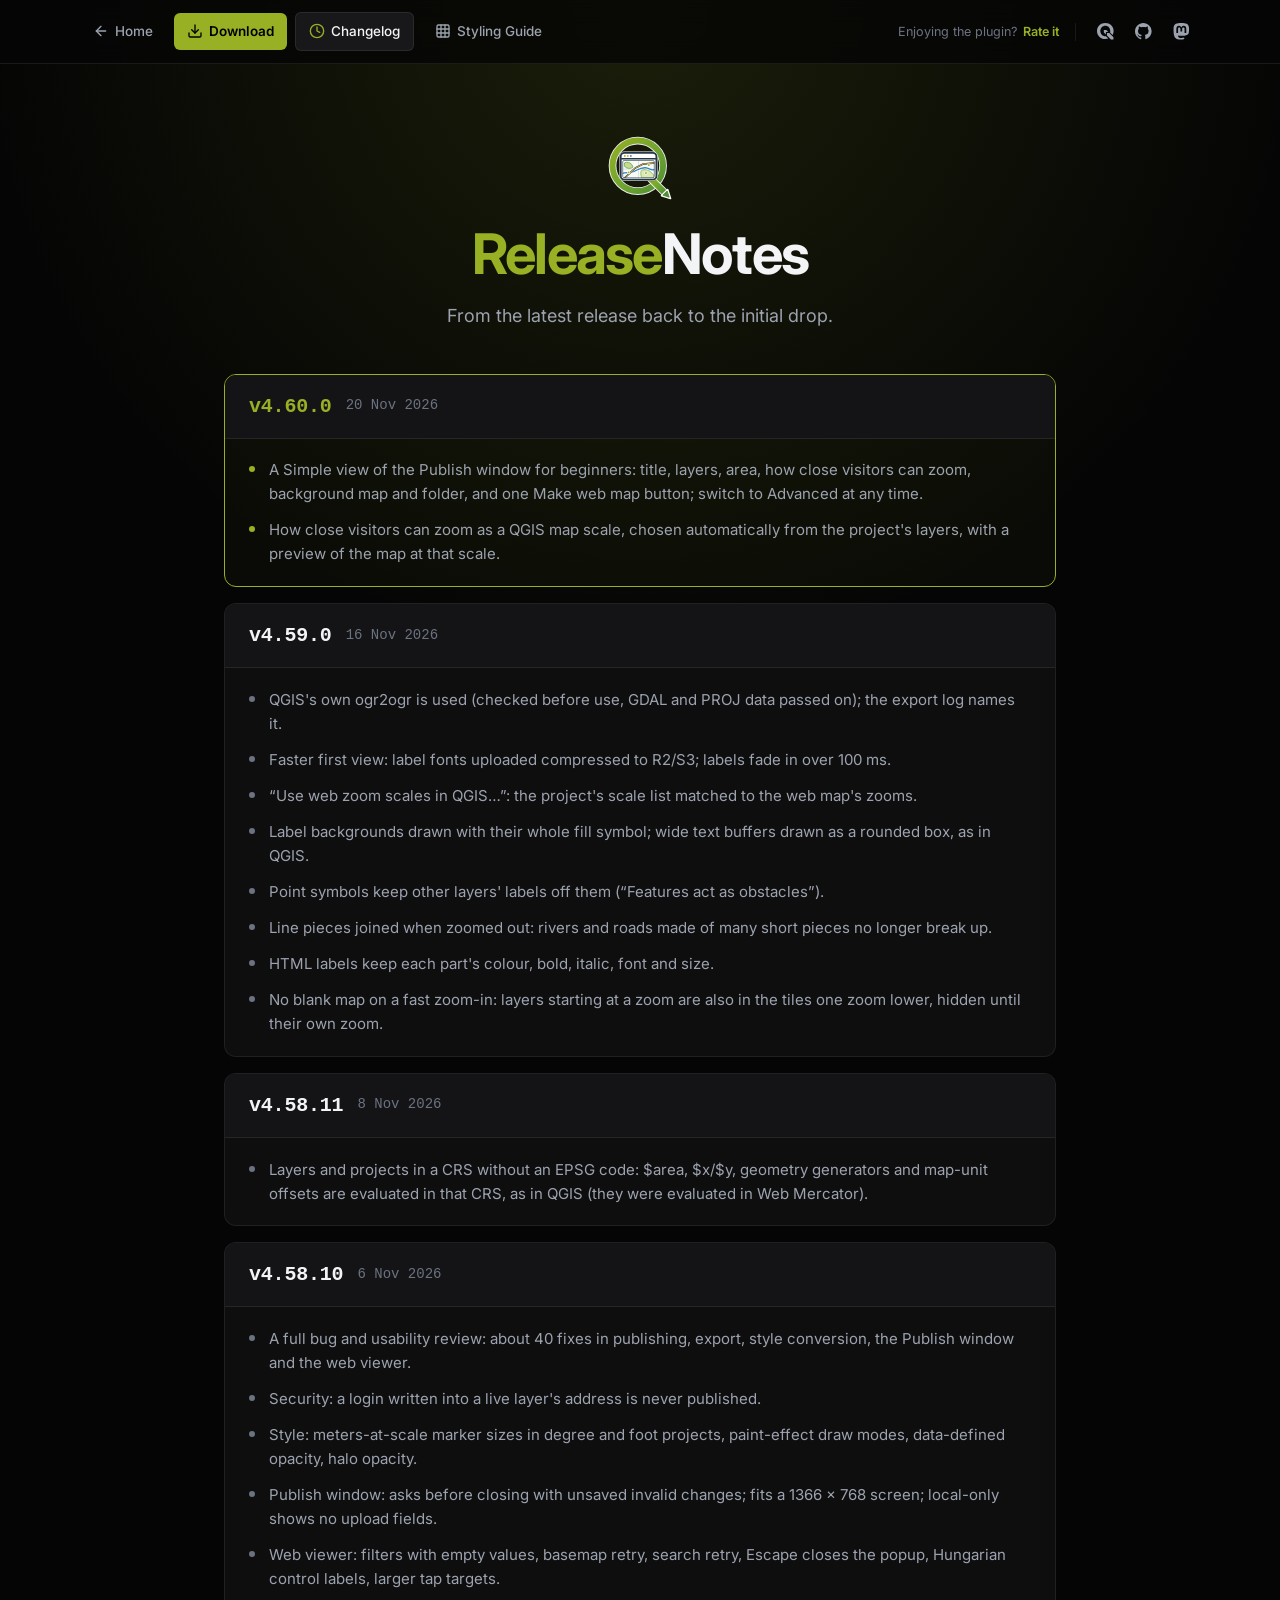
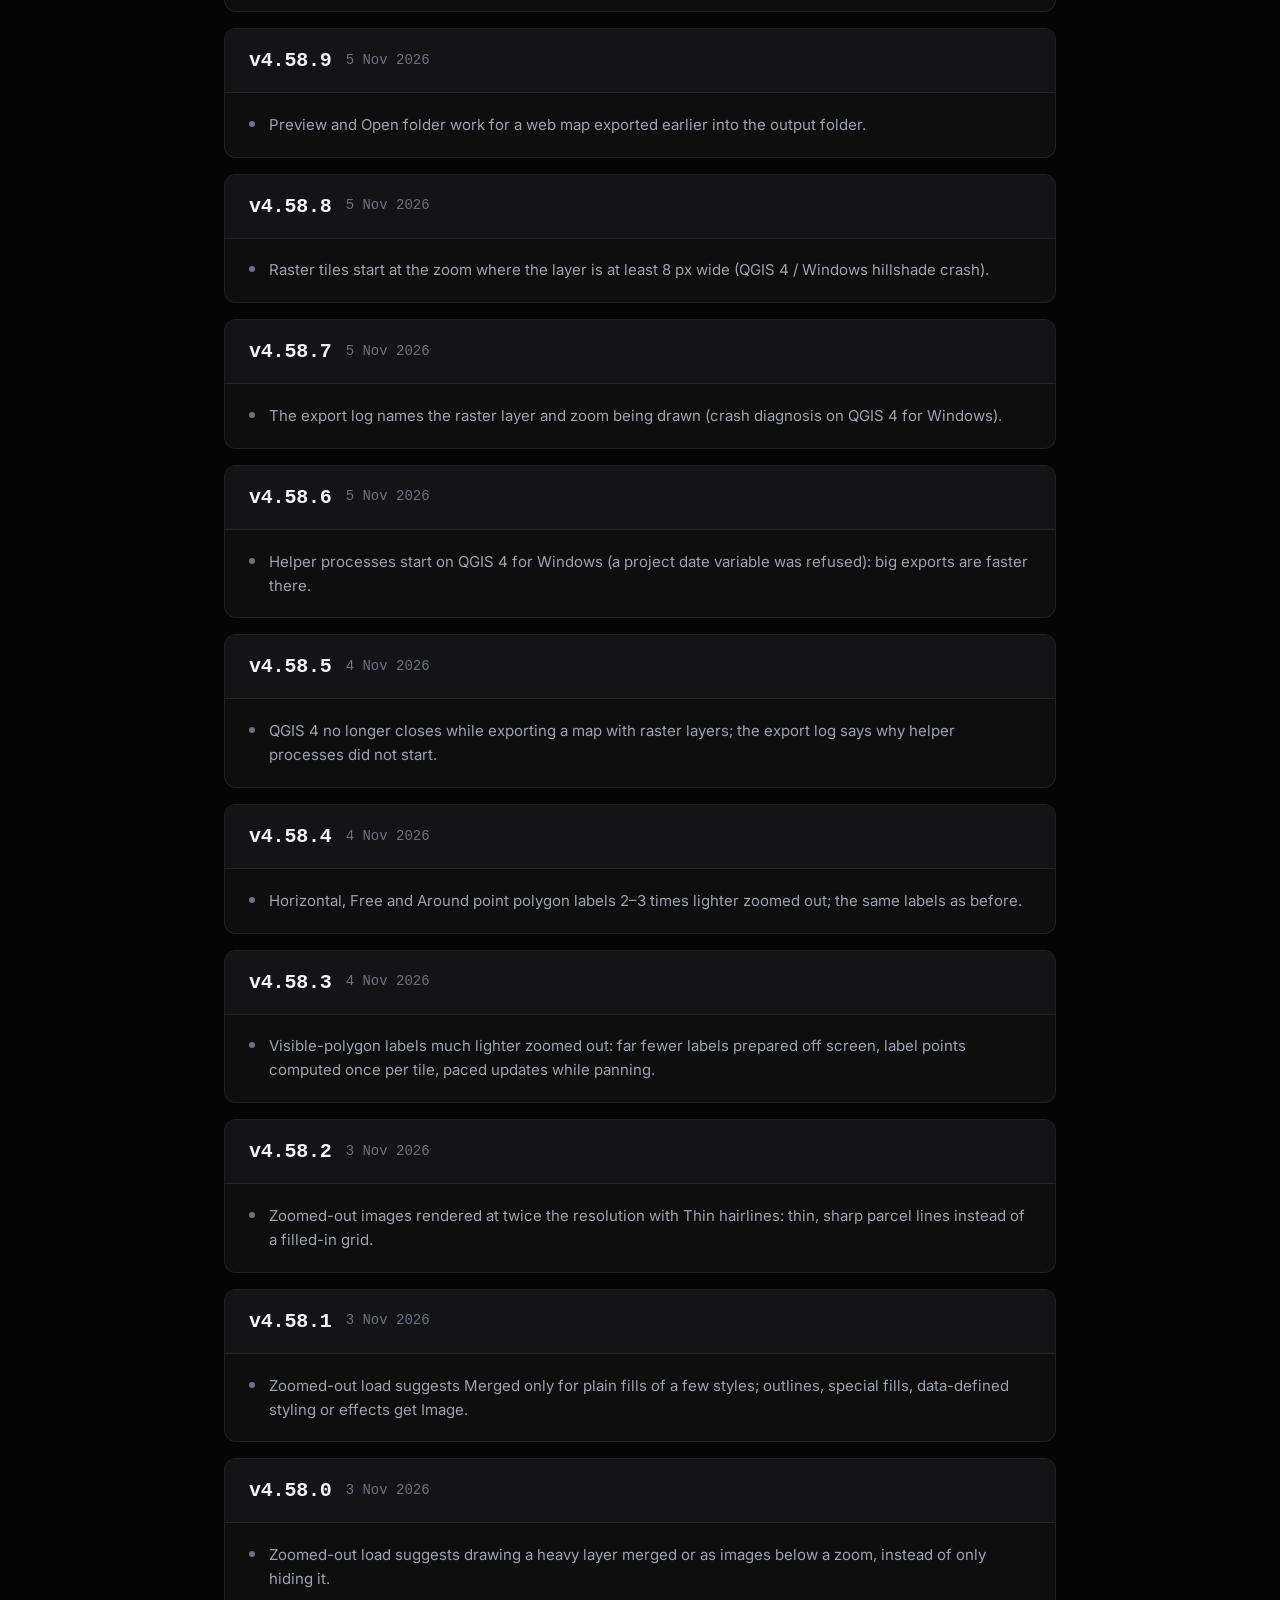
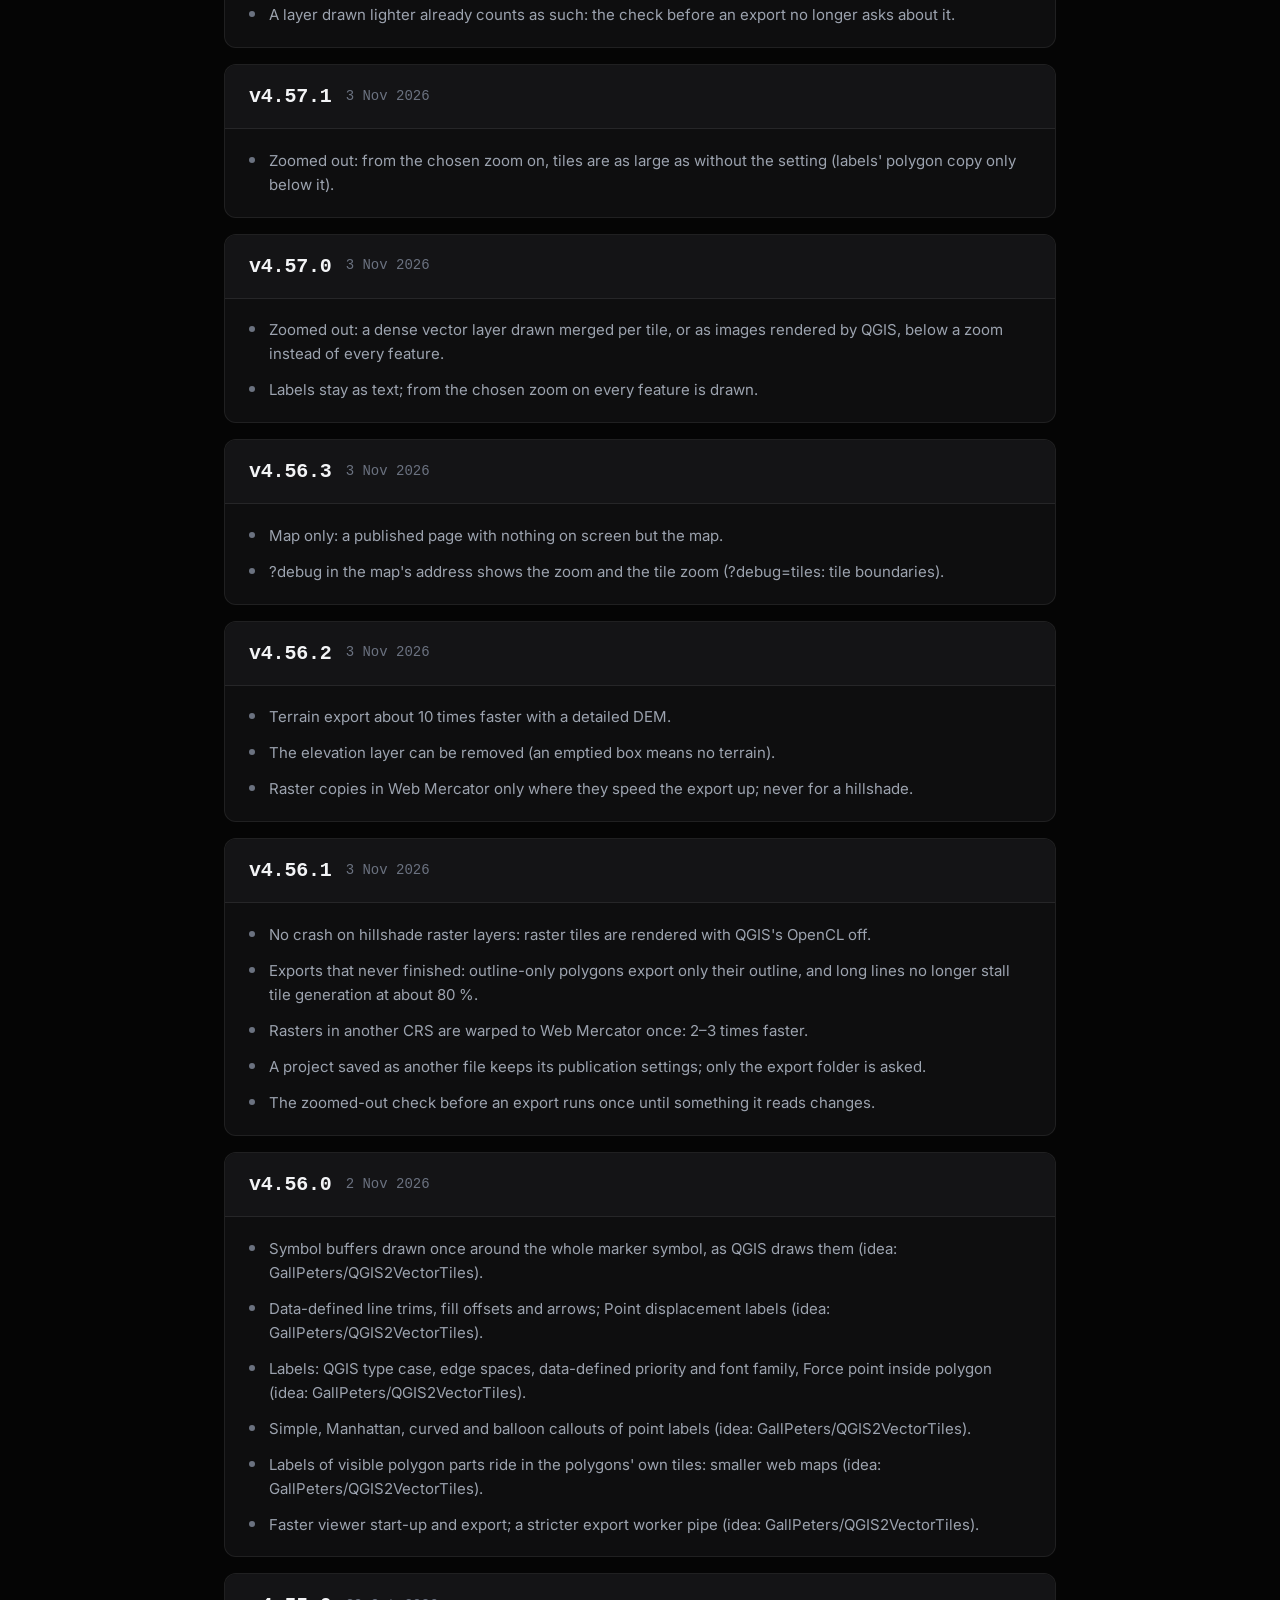
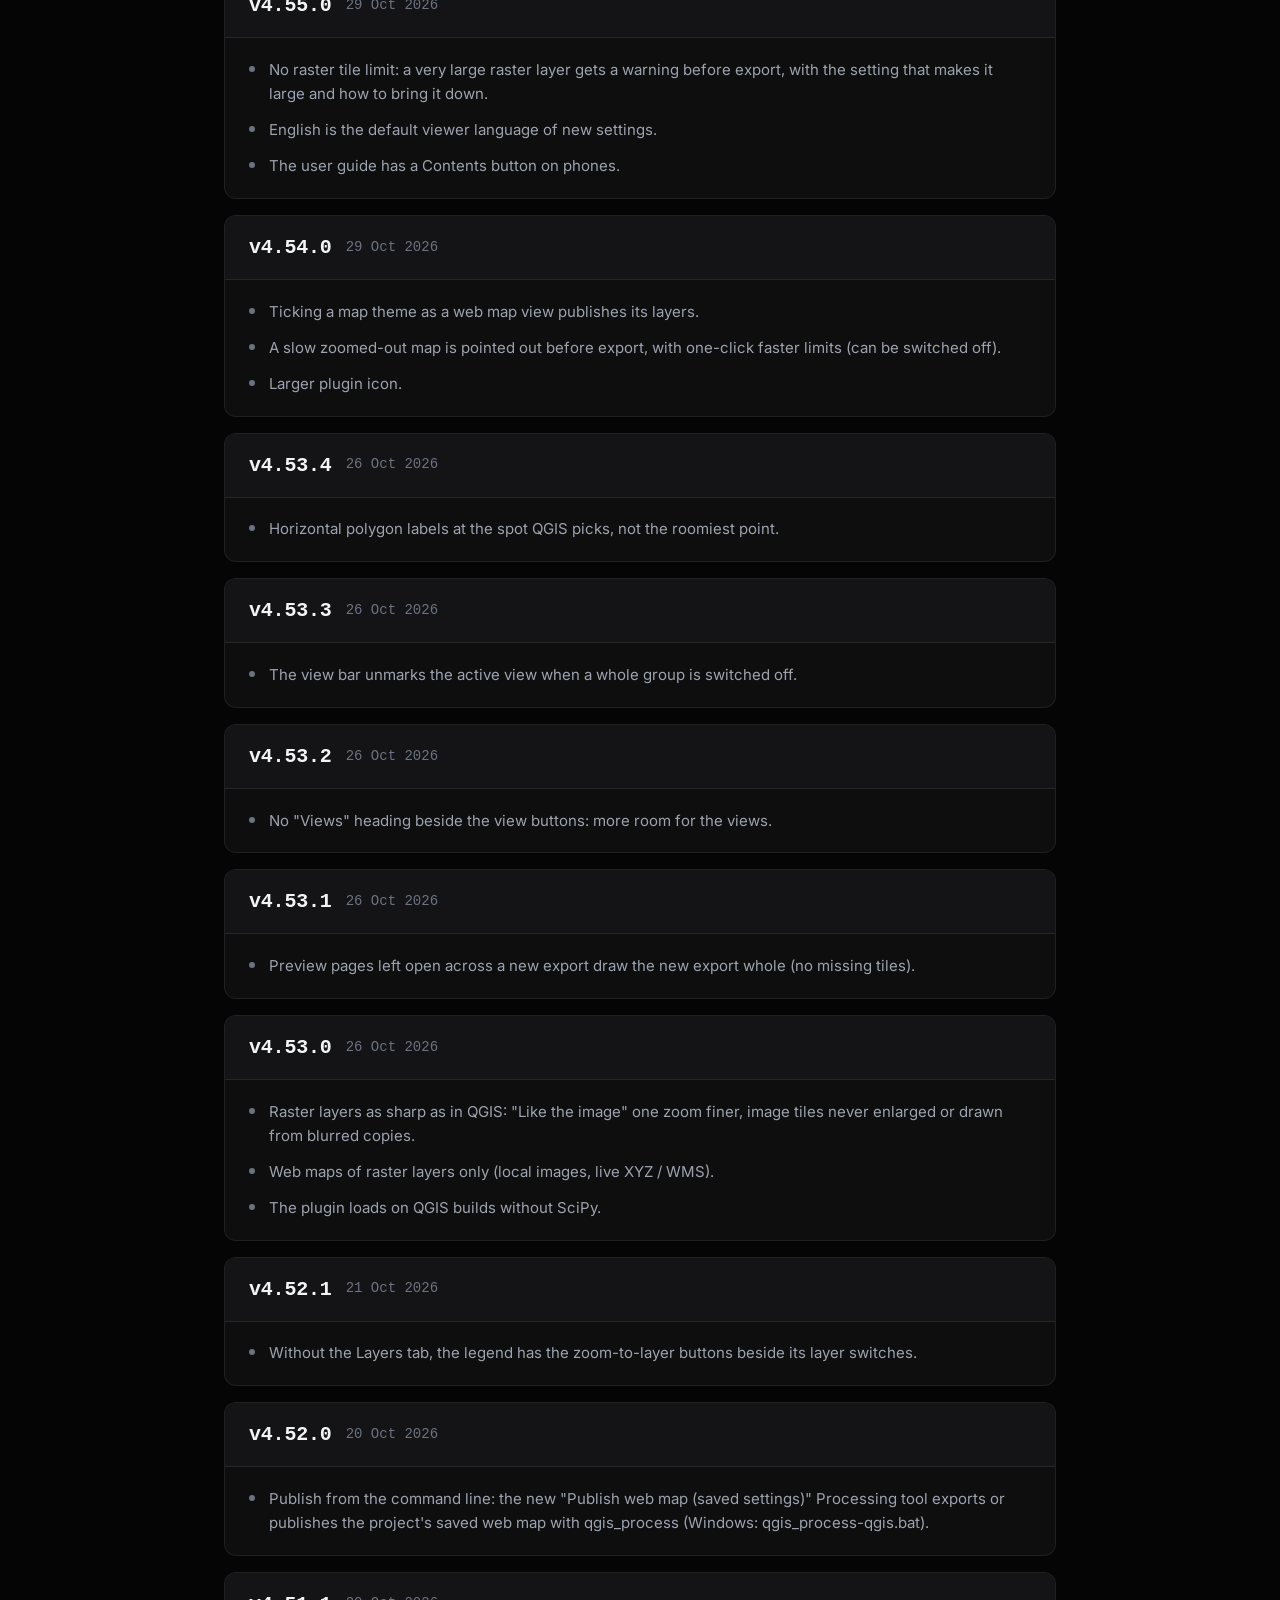
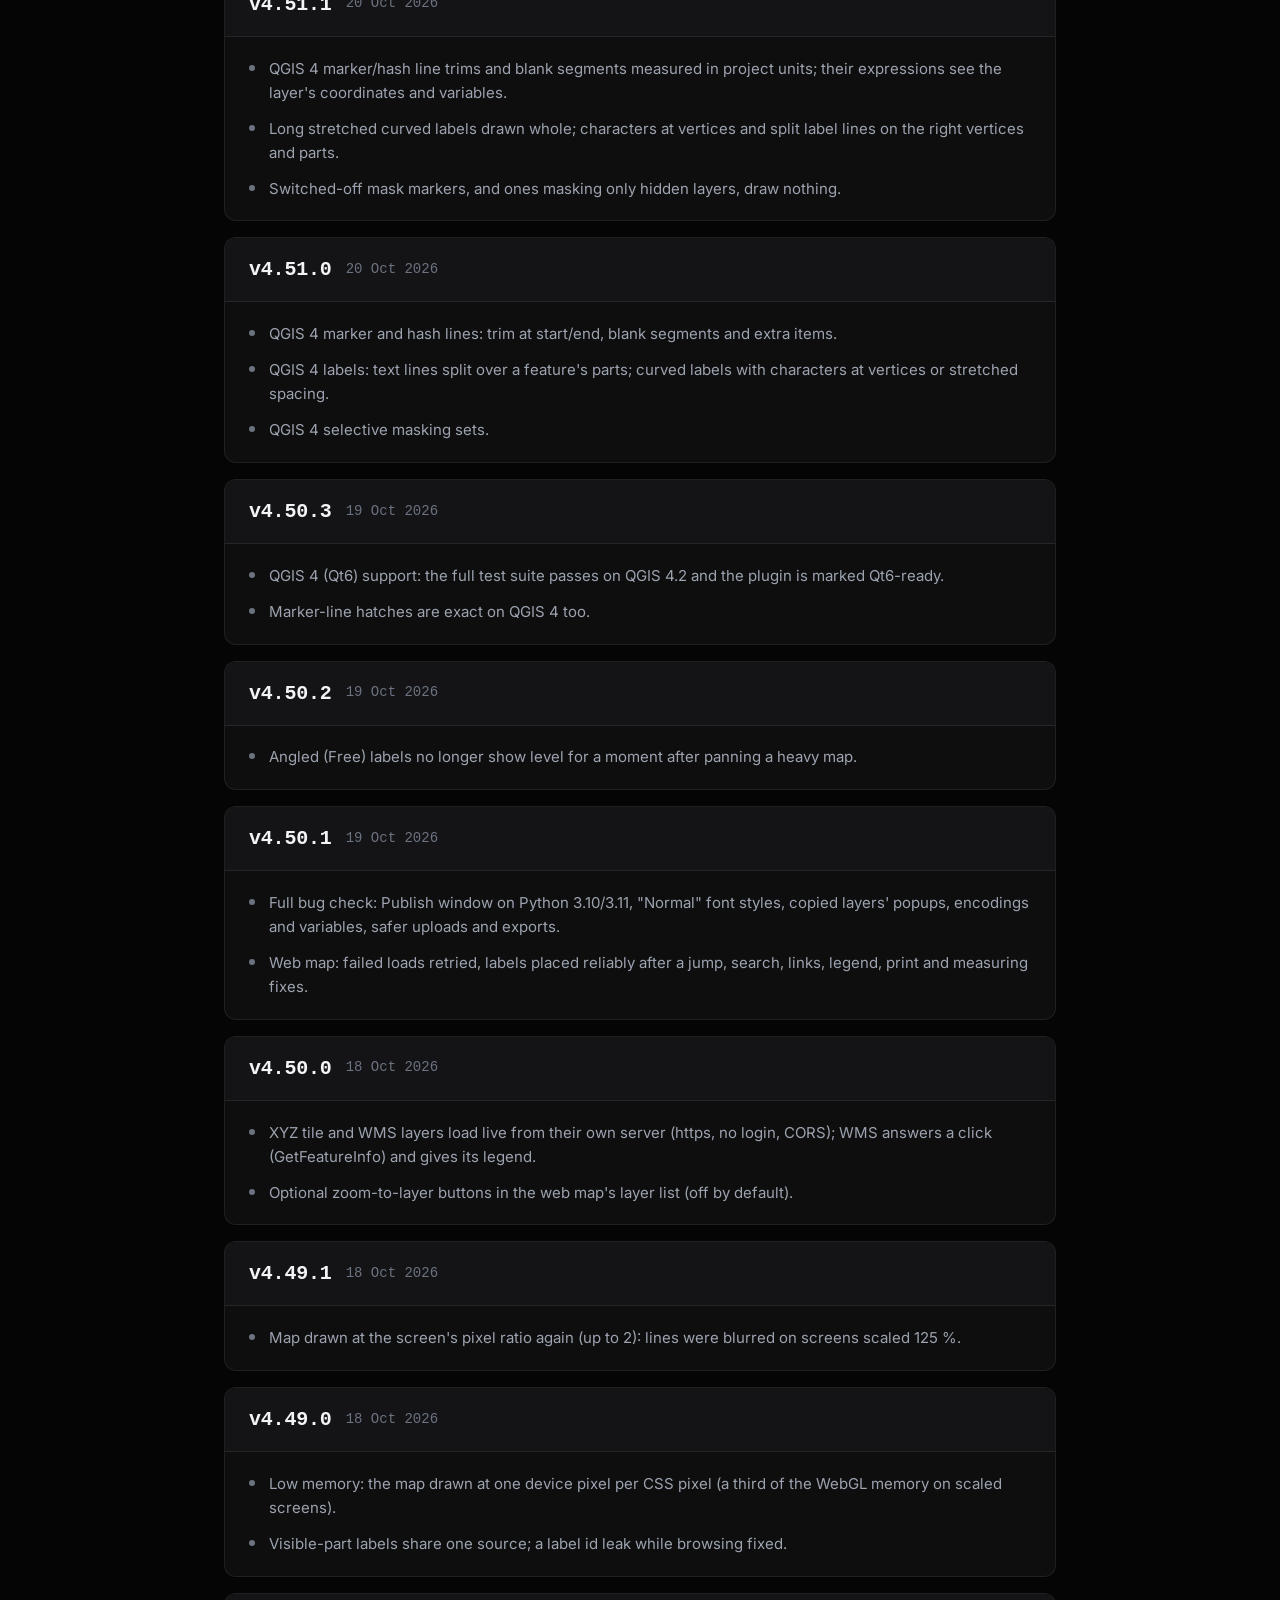
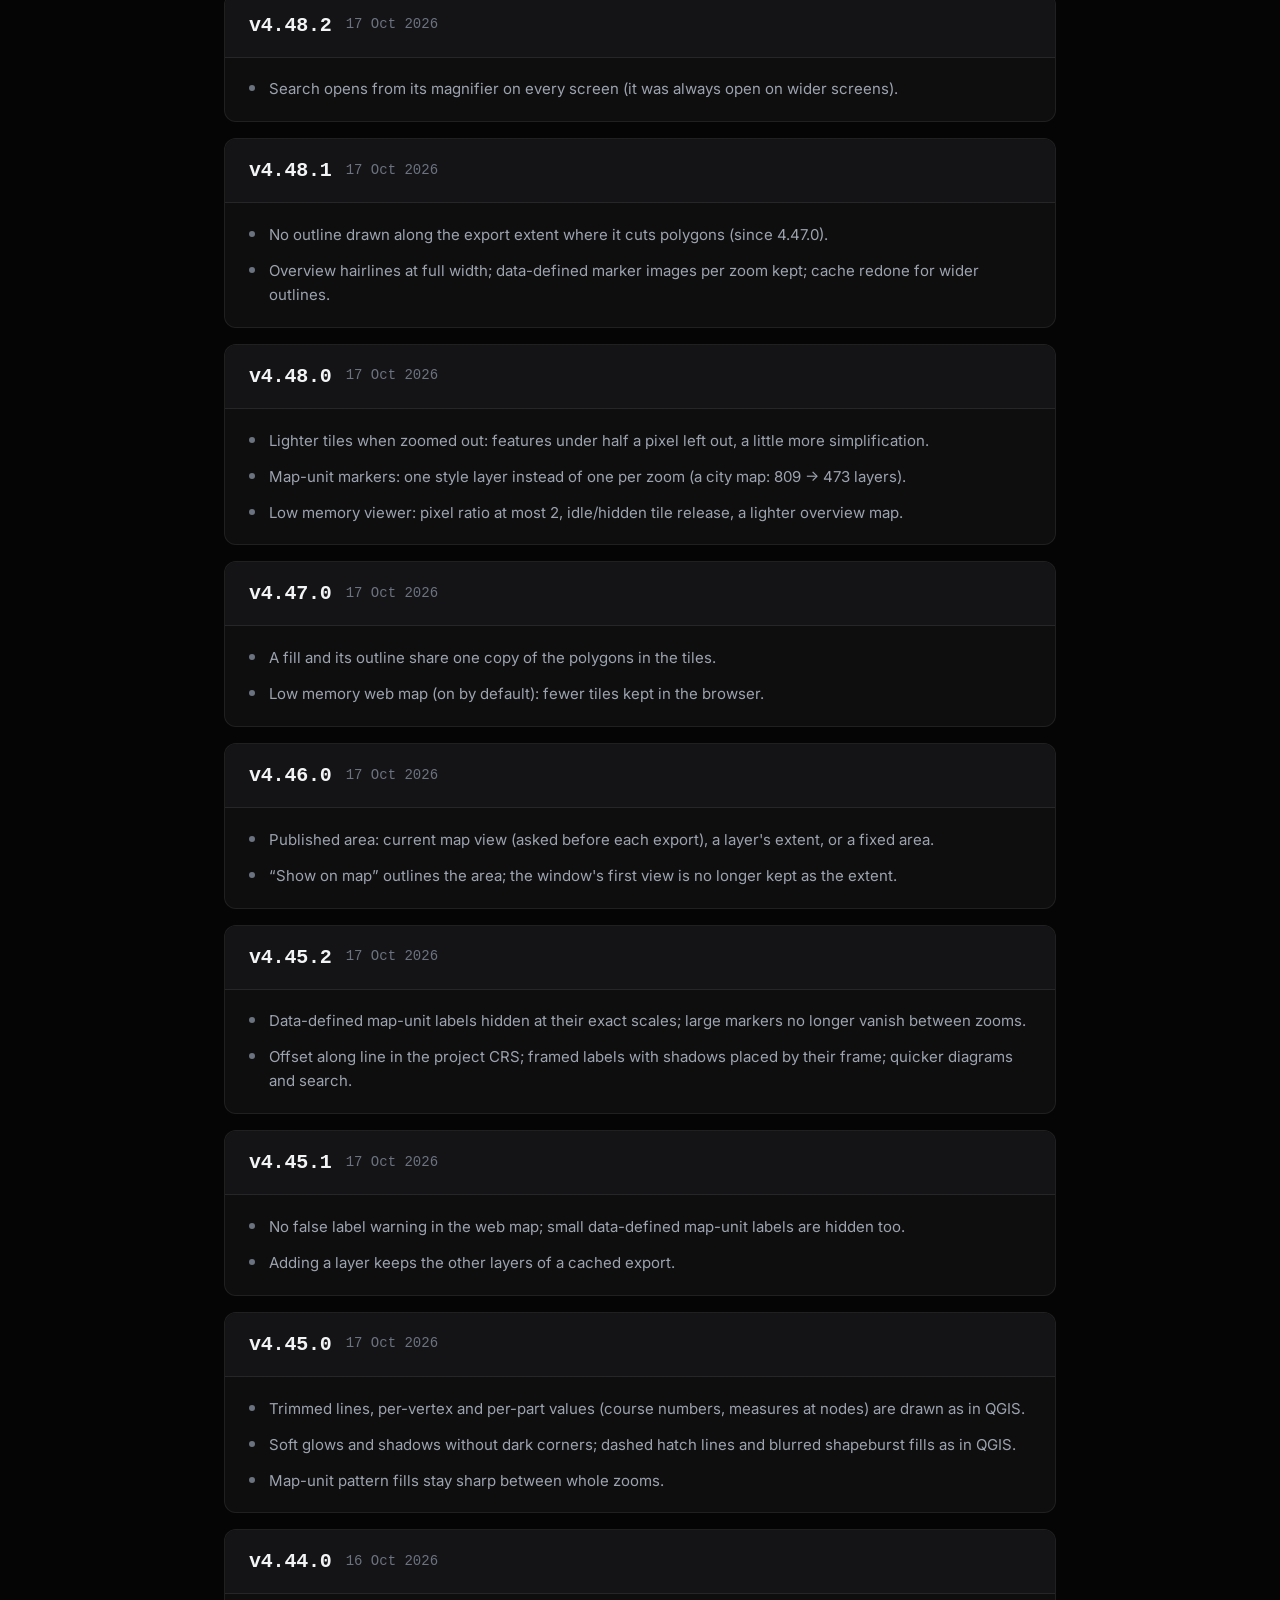
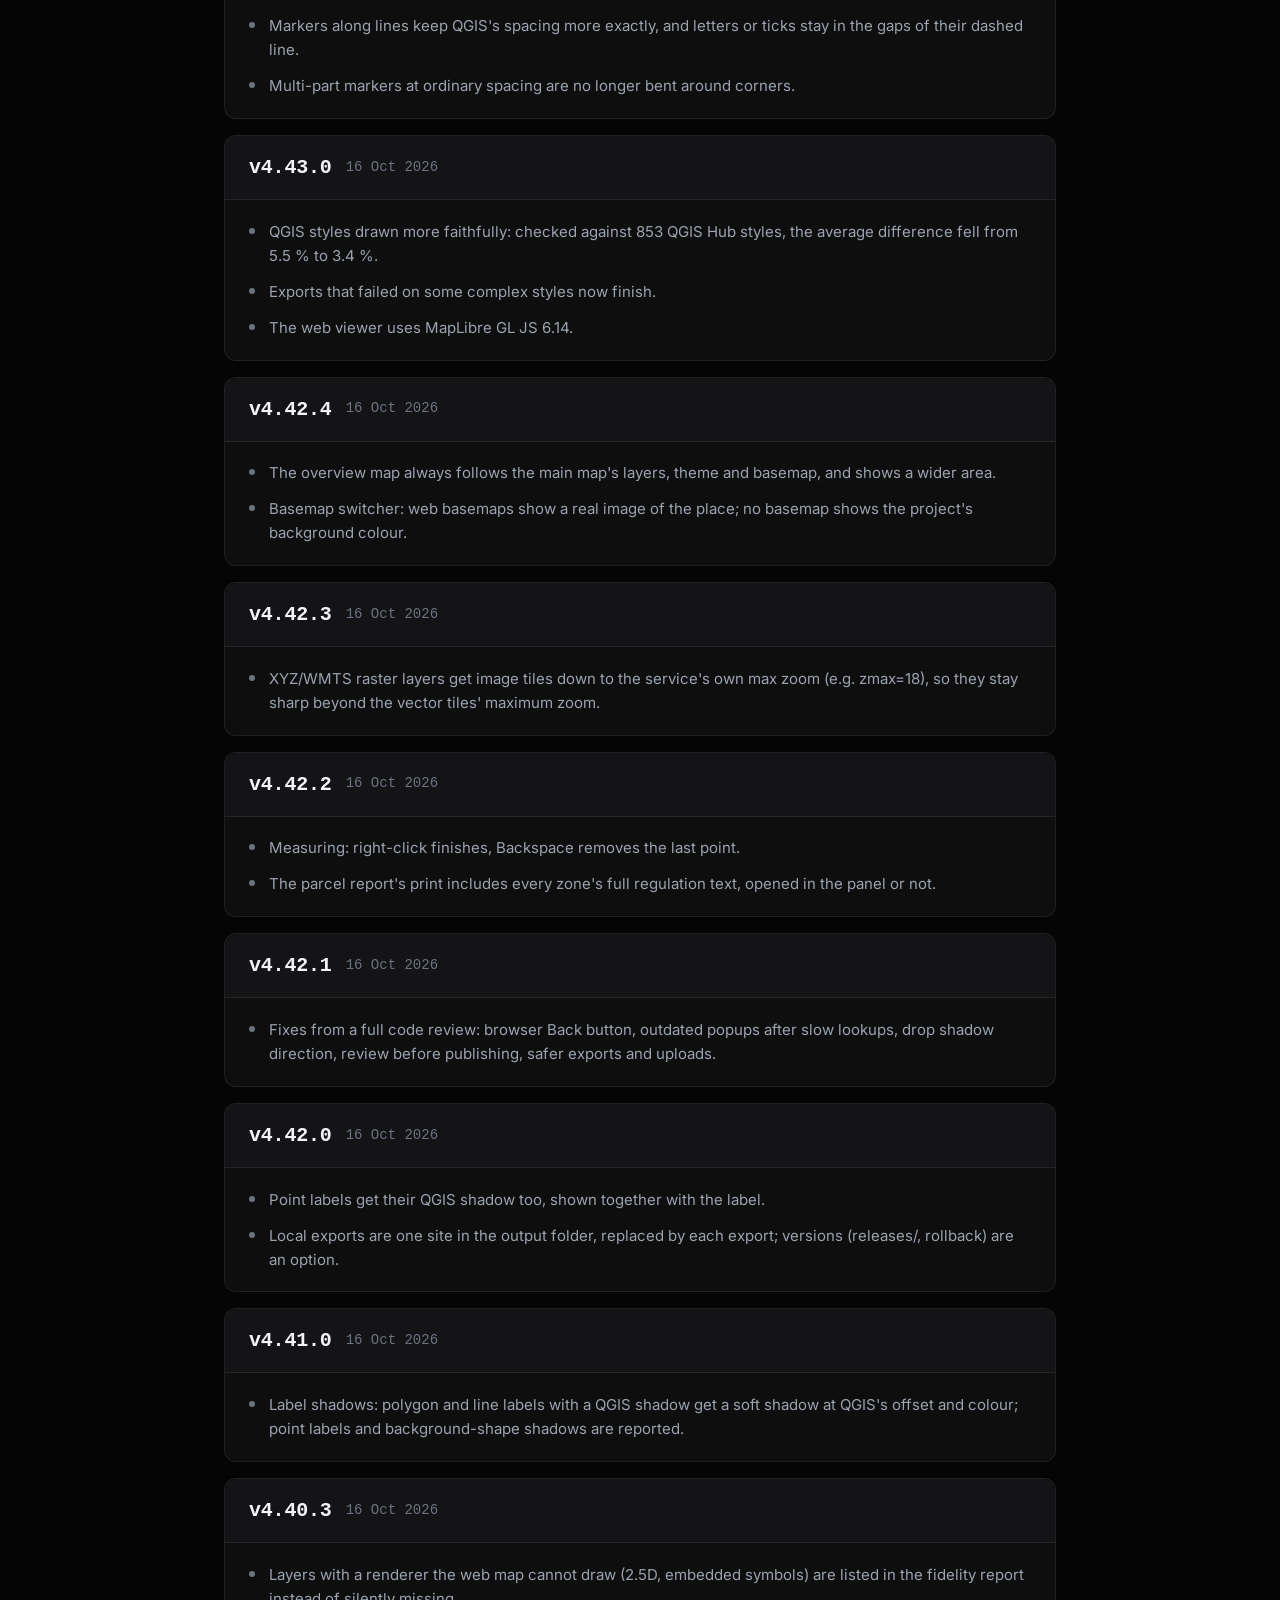
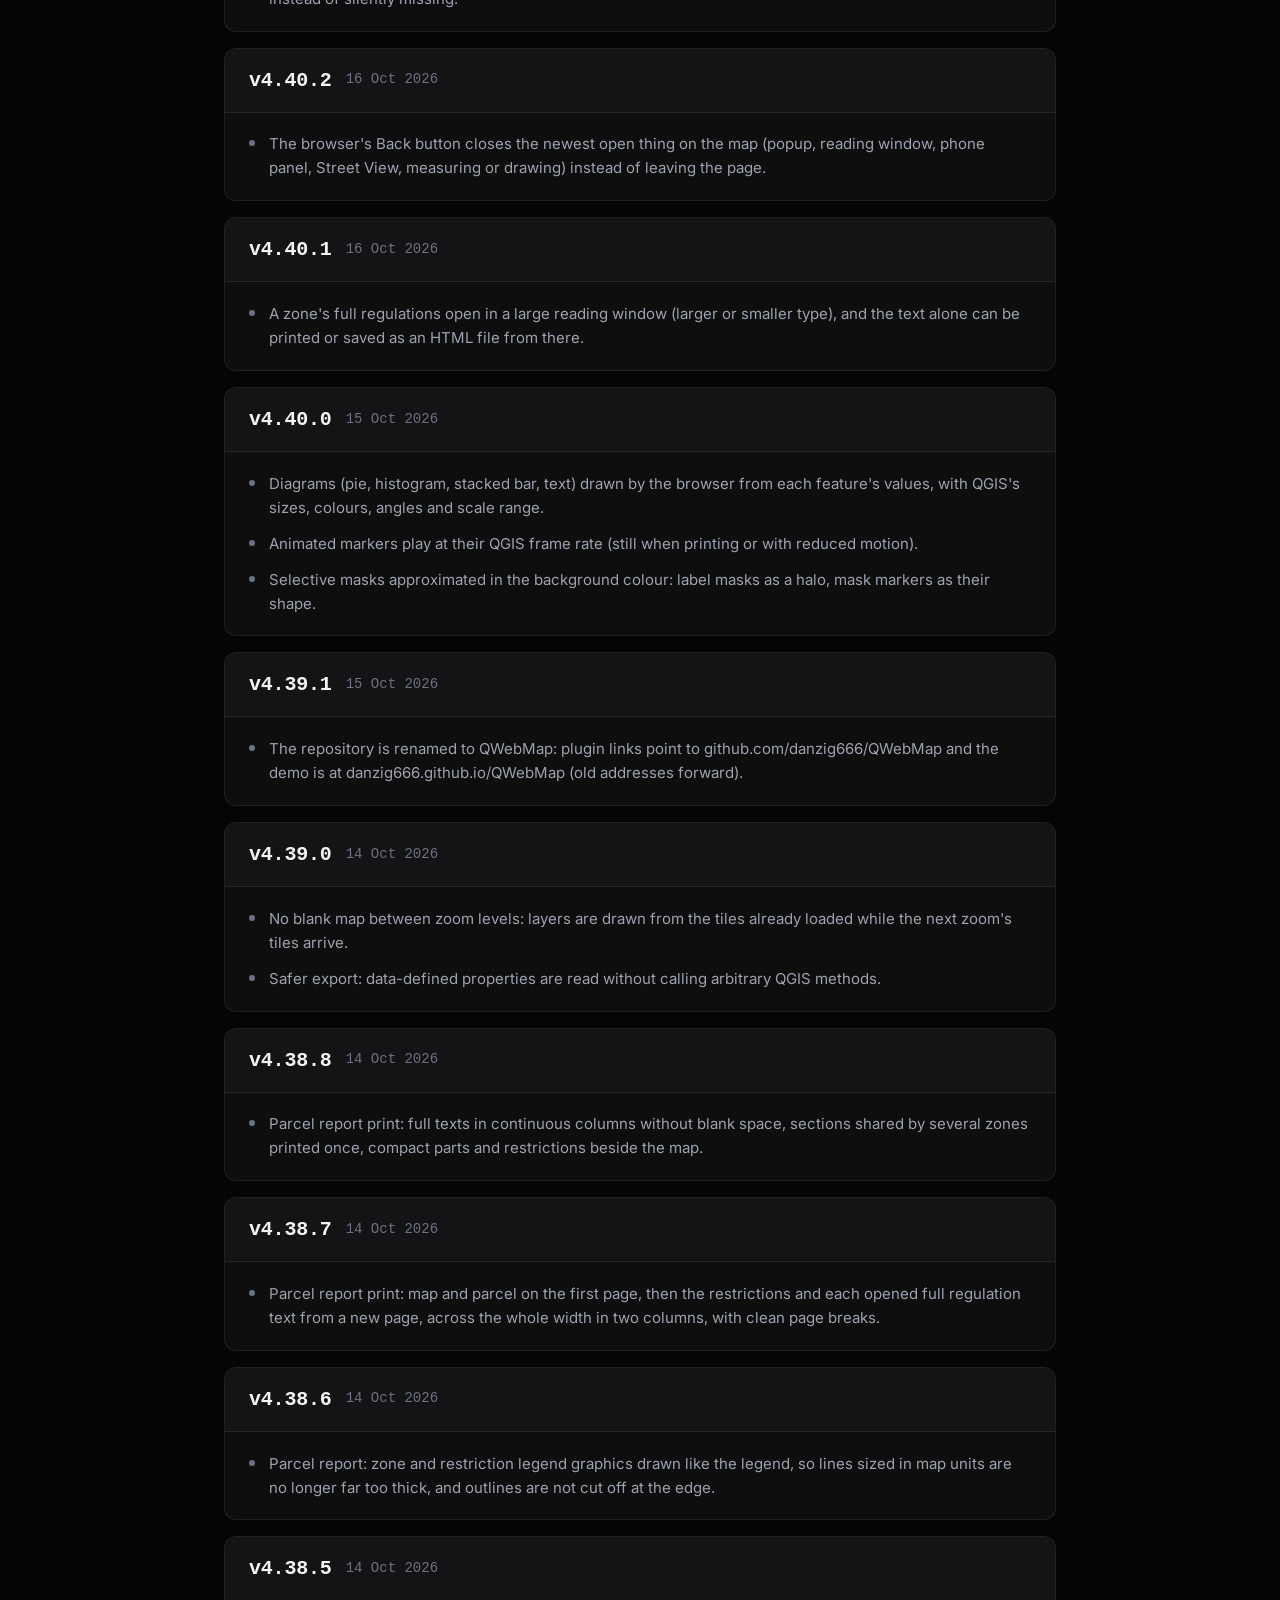
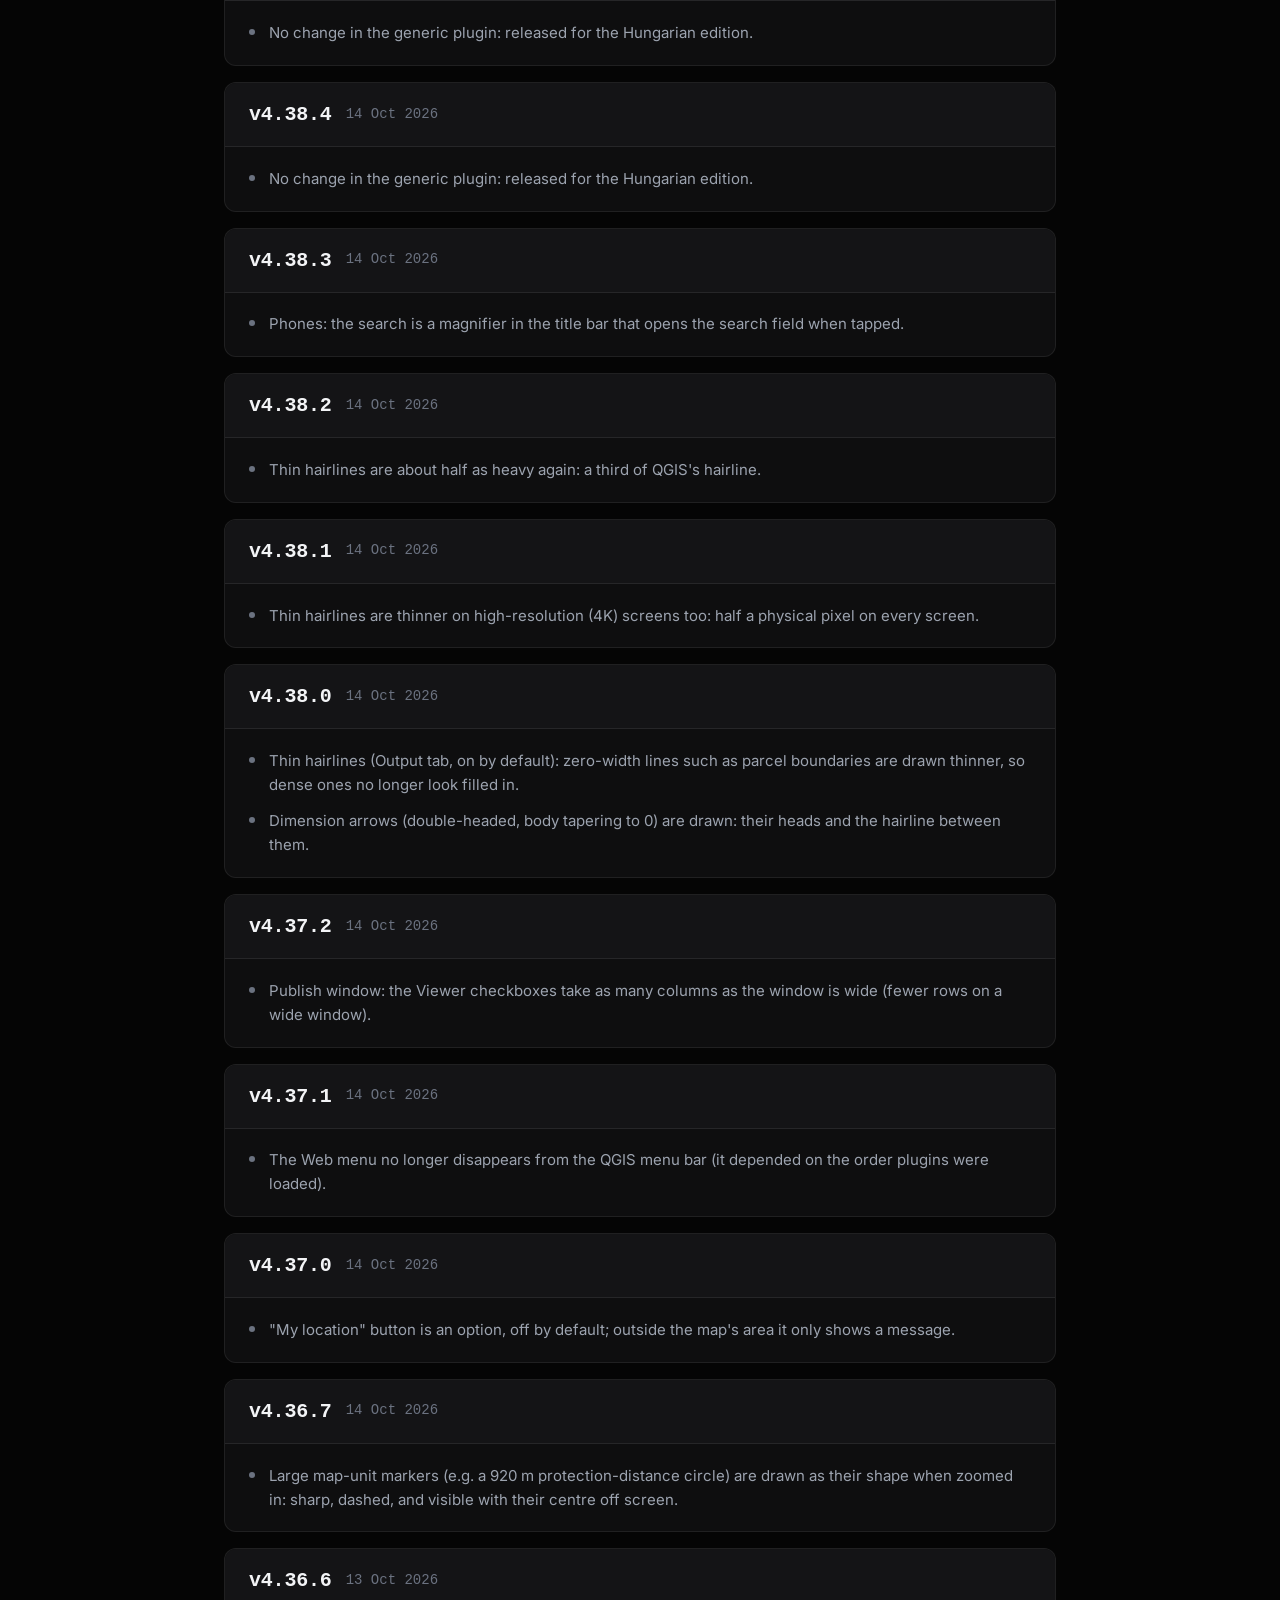
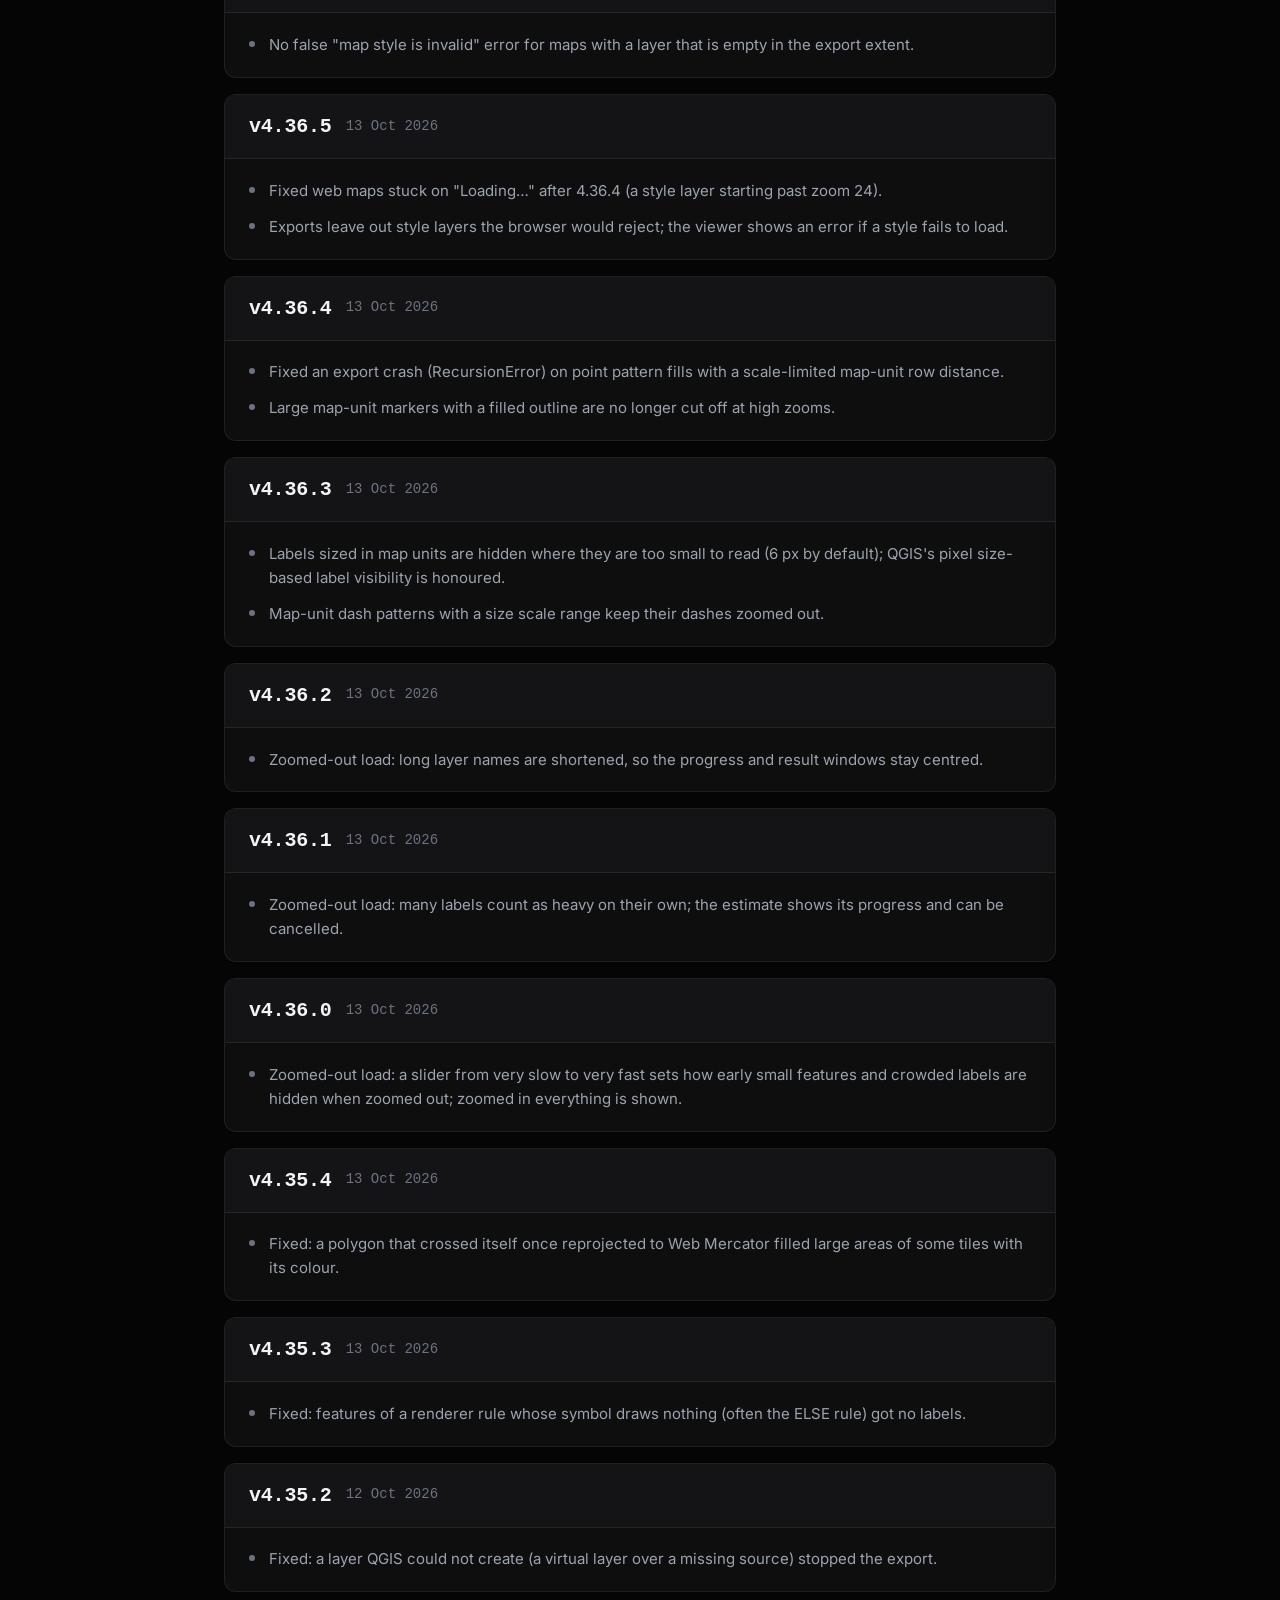
==== commit 1948618c: "4.60.0: version, notes and docs (Simple view chapter) Co-Authored-By: Claude Opus 5.5 <noreply@anthr" ====
--- a/docs/changelog.html
+++ b/docs/changelog.html
@@ -448,6 +448,17 @@
 
   <div class="cl-entry featured latest">
     <div class="cl-header">
+      <div class="cl-version">v4.60.0</div>
+      <div class="cl-date">20 Nov 2026</div>
+    </div>
+    <div class="cl-body">
+      <div class="cl-item"><div class="cl-item-dot"></div><span>A Simple view of the Publish window for beginners: title, layers, area, how close visitors can zoom, background map and folder, and one Make web map button; switch to Advanced at any time.</span></div>
+      <div class="cl-item"><div class="cl-item-dot"></div><span>How close visitors can zoom as a QGIS map scale, chosen automatically from the project's layers, with a preview of the map at that scale.</span></div>
+    </div>
+  </div>
+
+  <div class="cl-entry">
+    <div class="cl-header">
       <div class="cl-version">v4.59.0</div>
       <div class="cl-date">16 Nov 2026</div>
     </div>
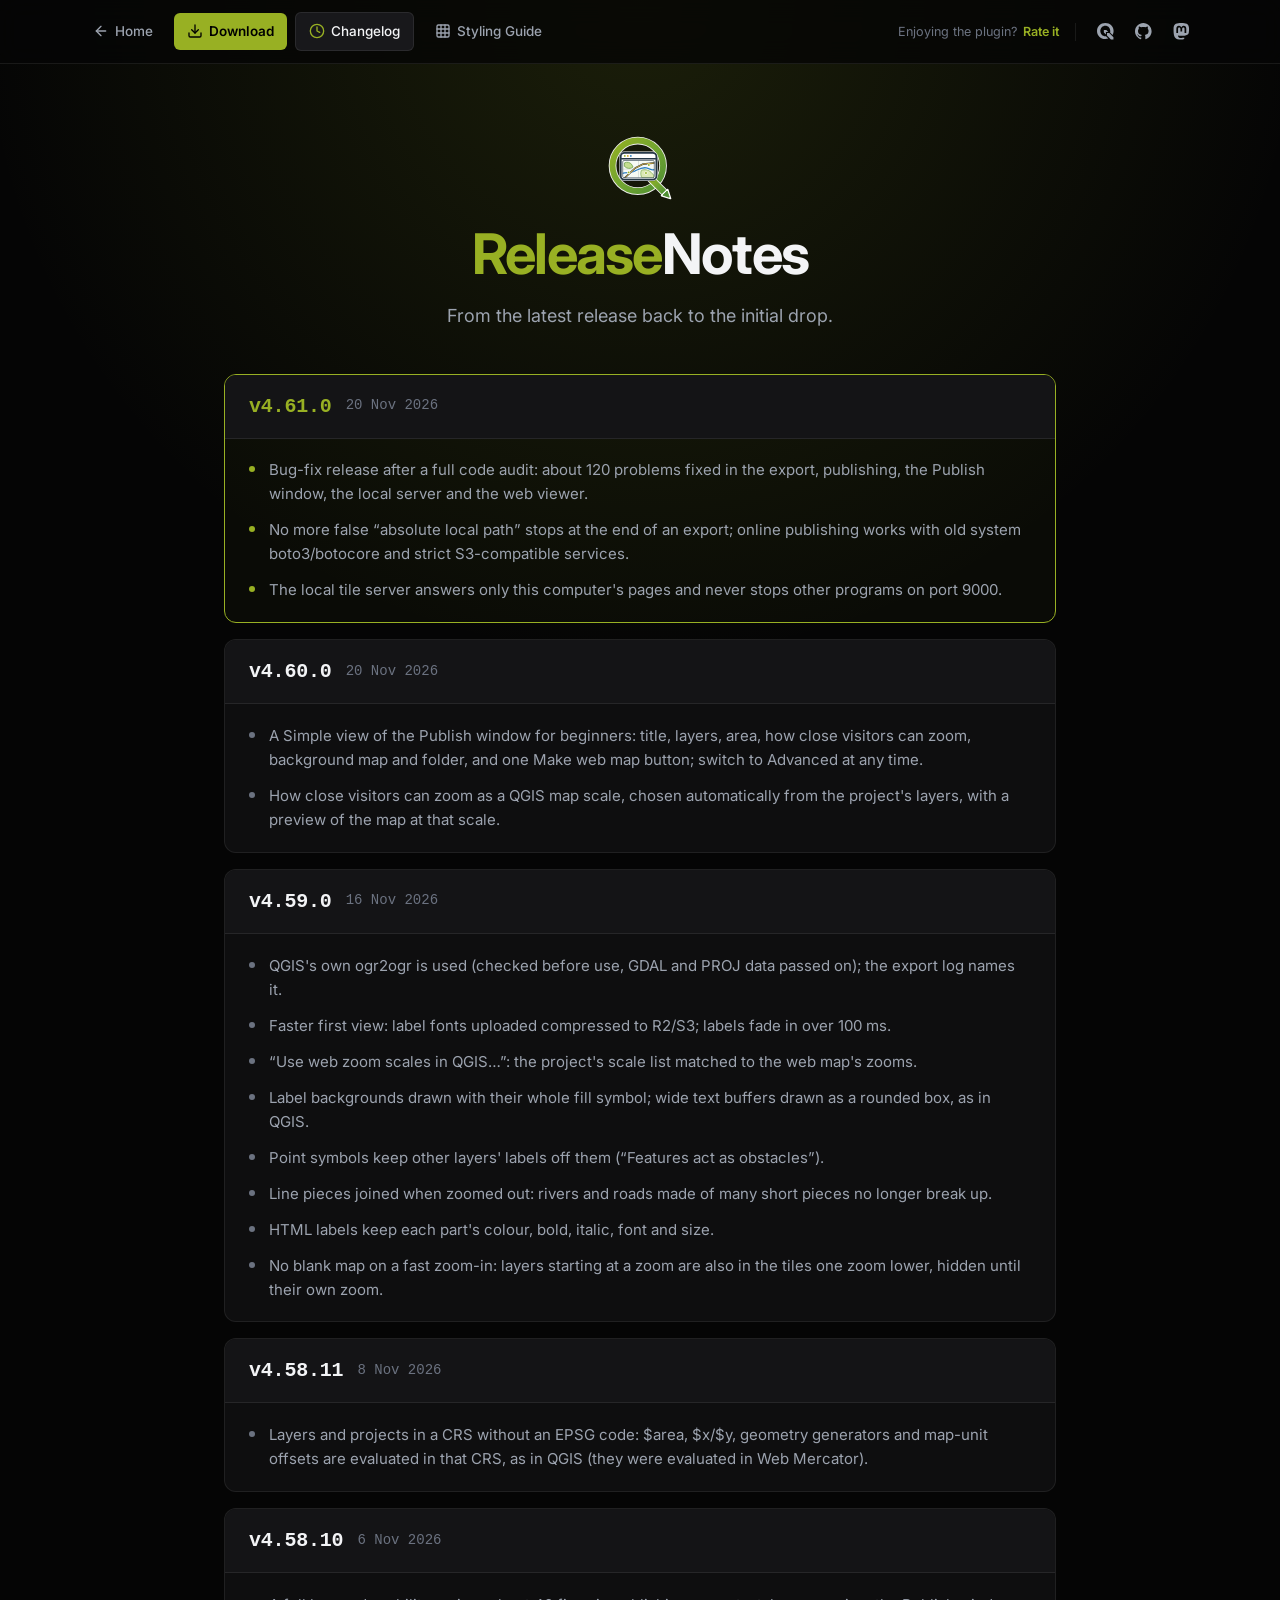
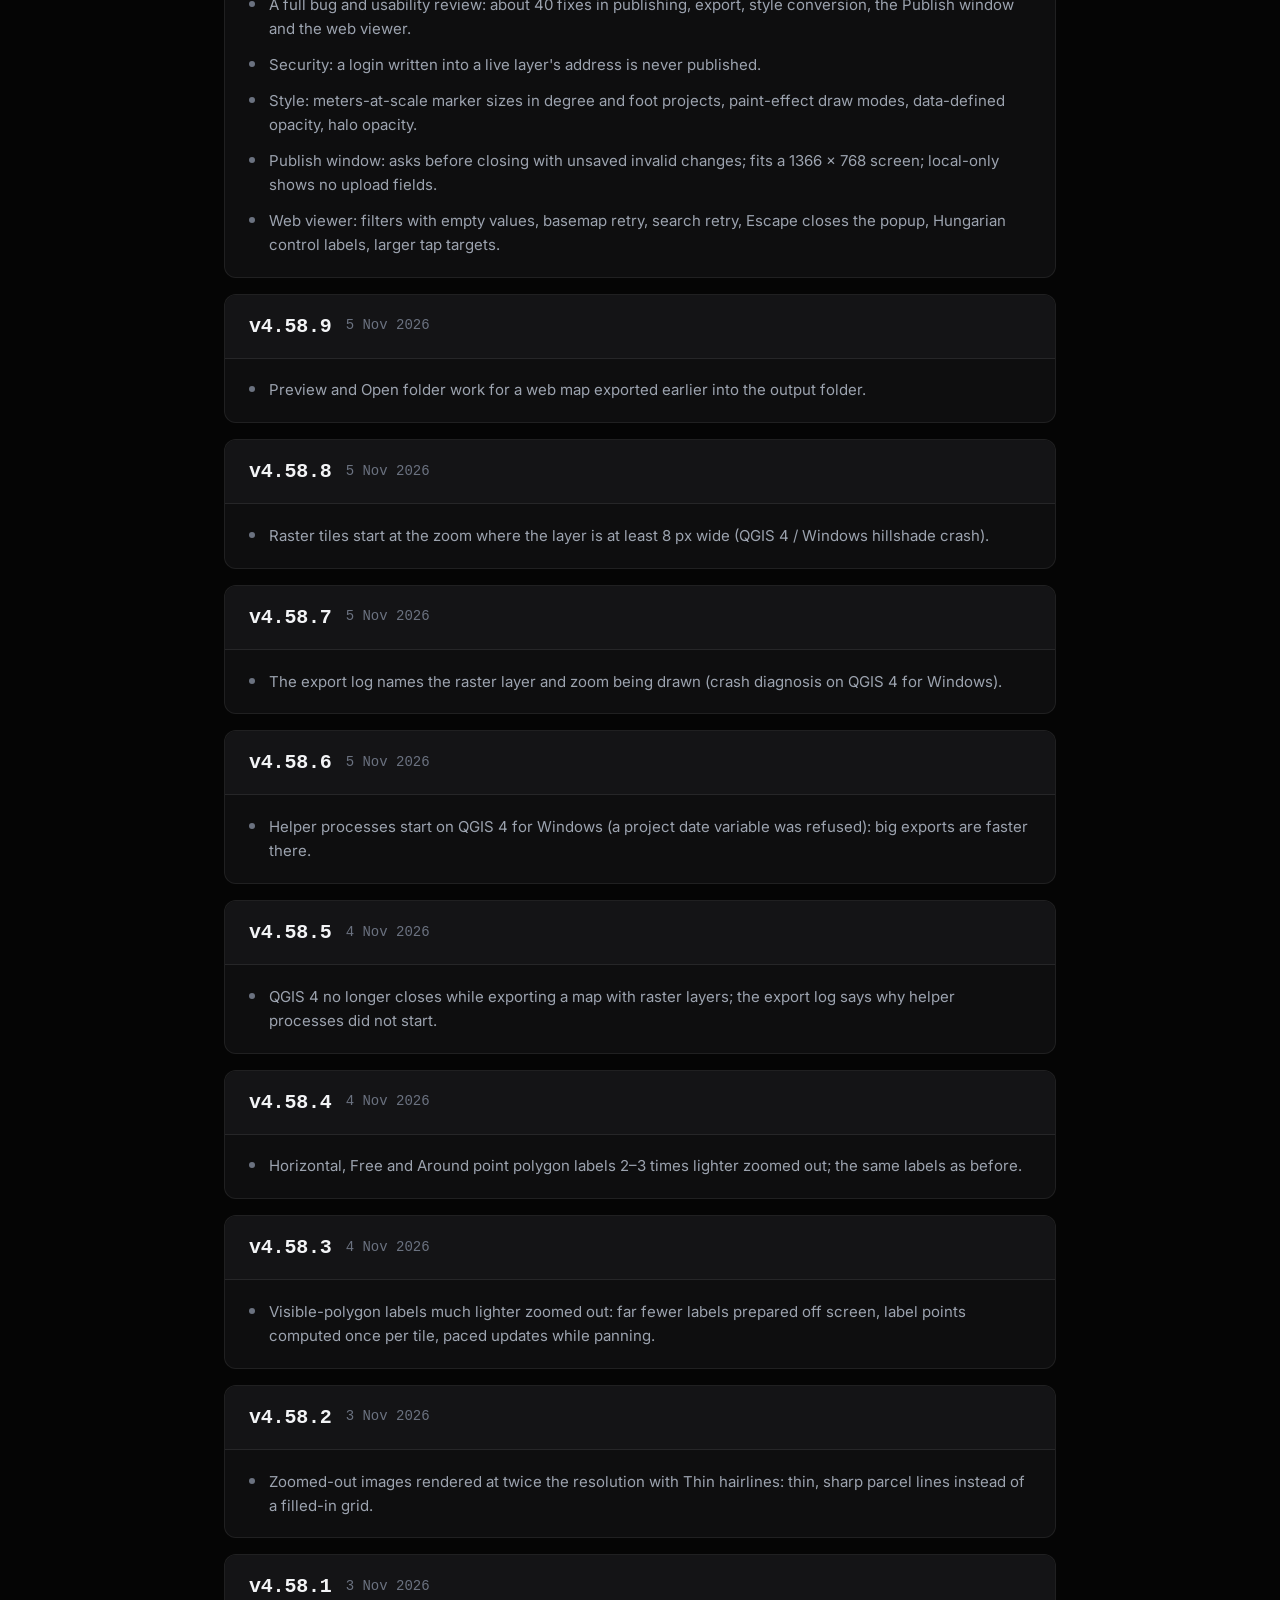
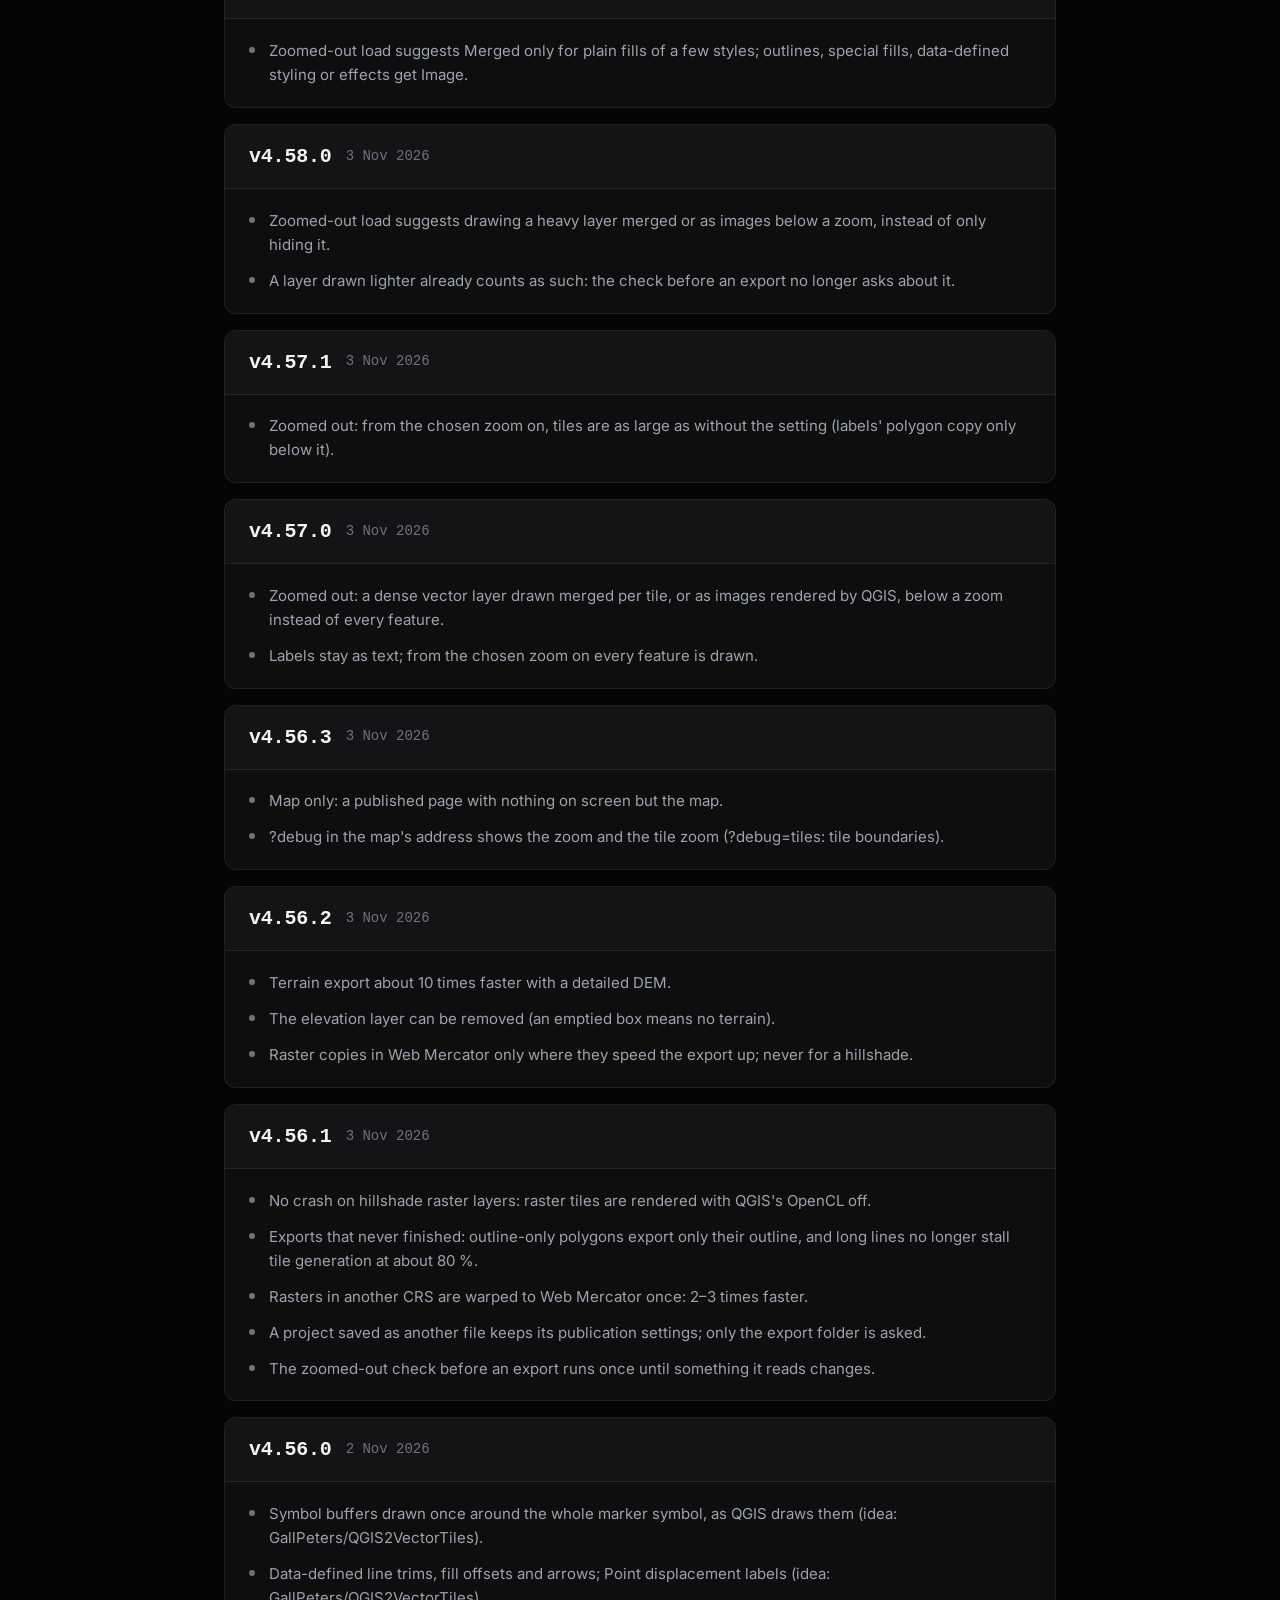
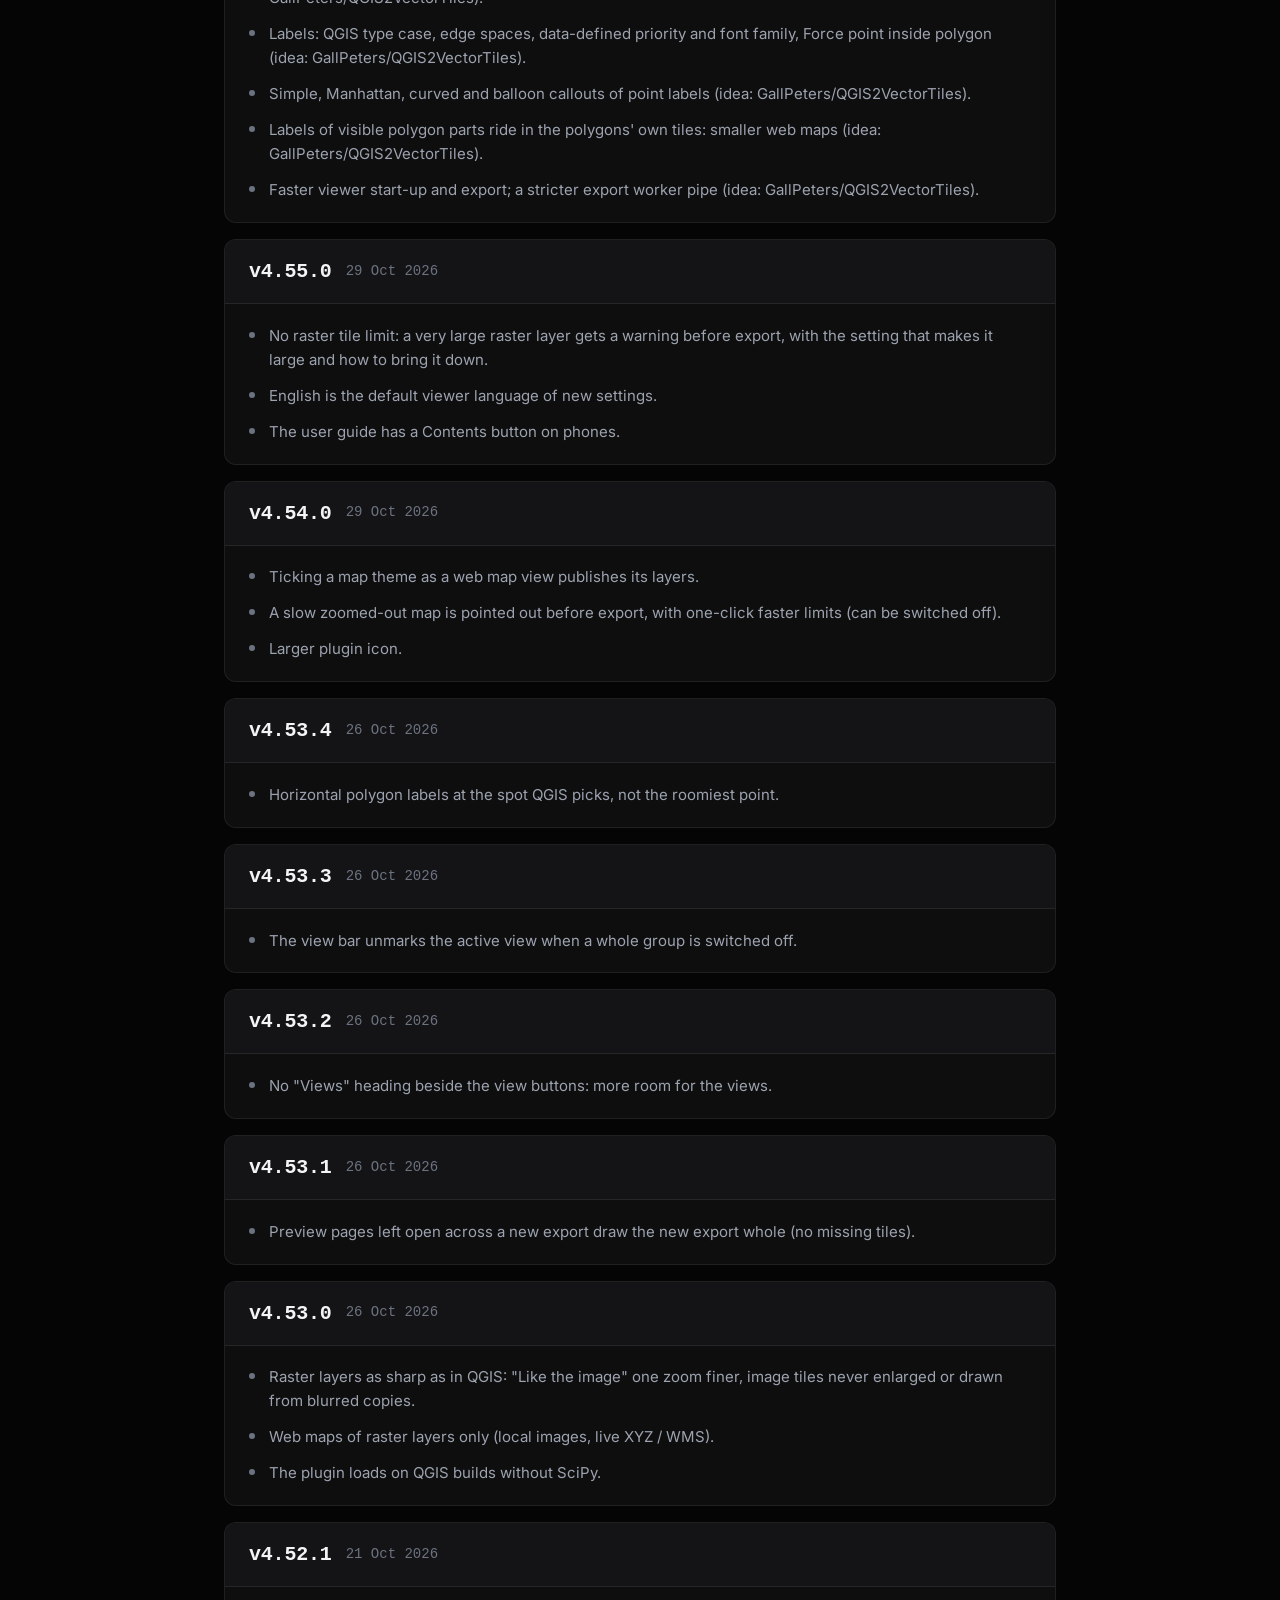
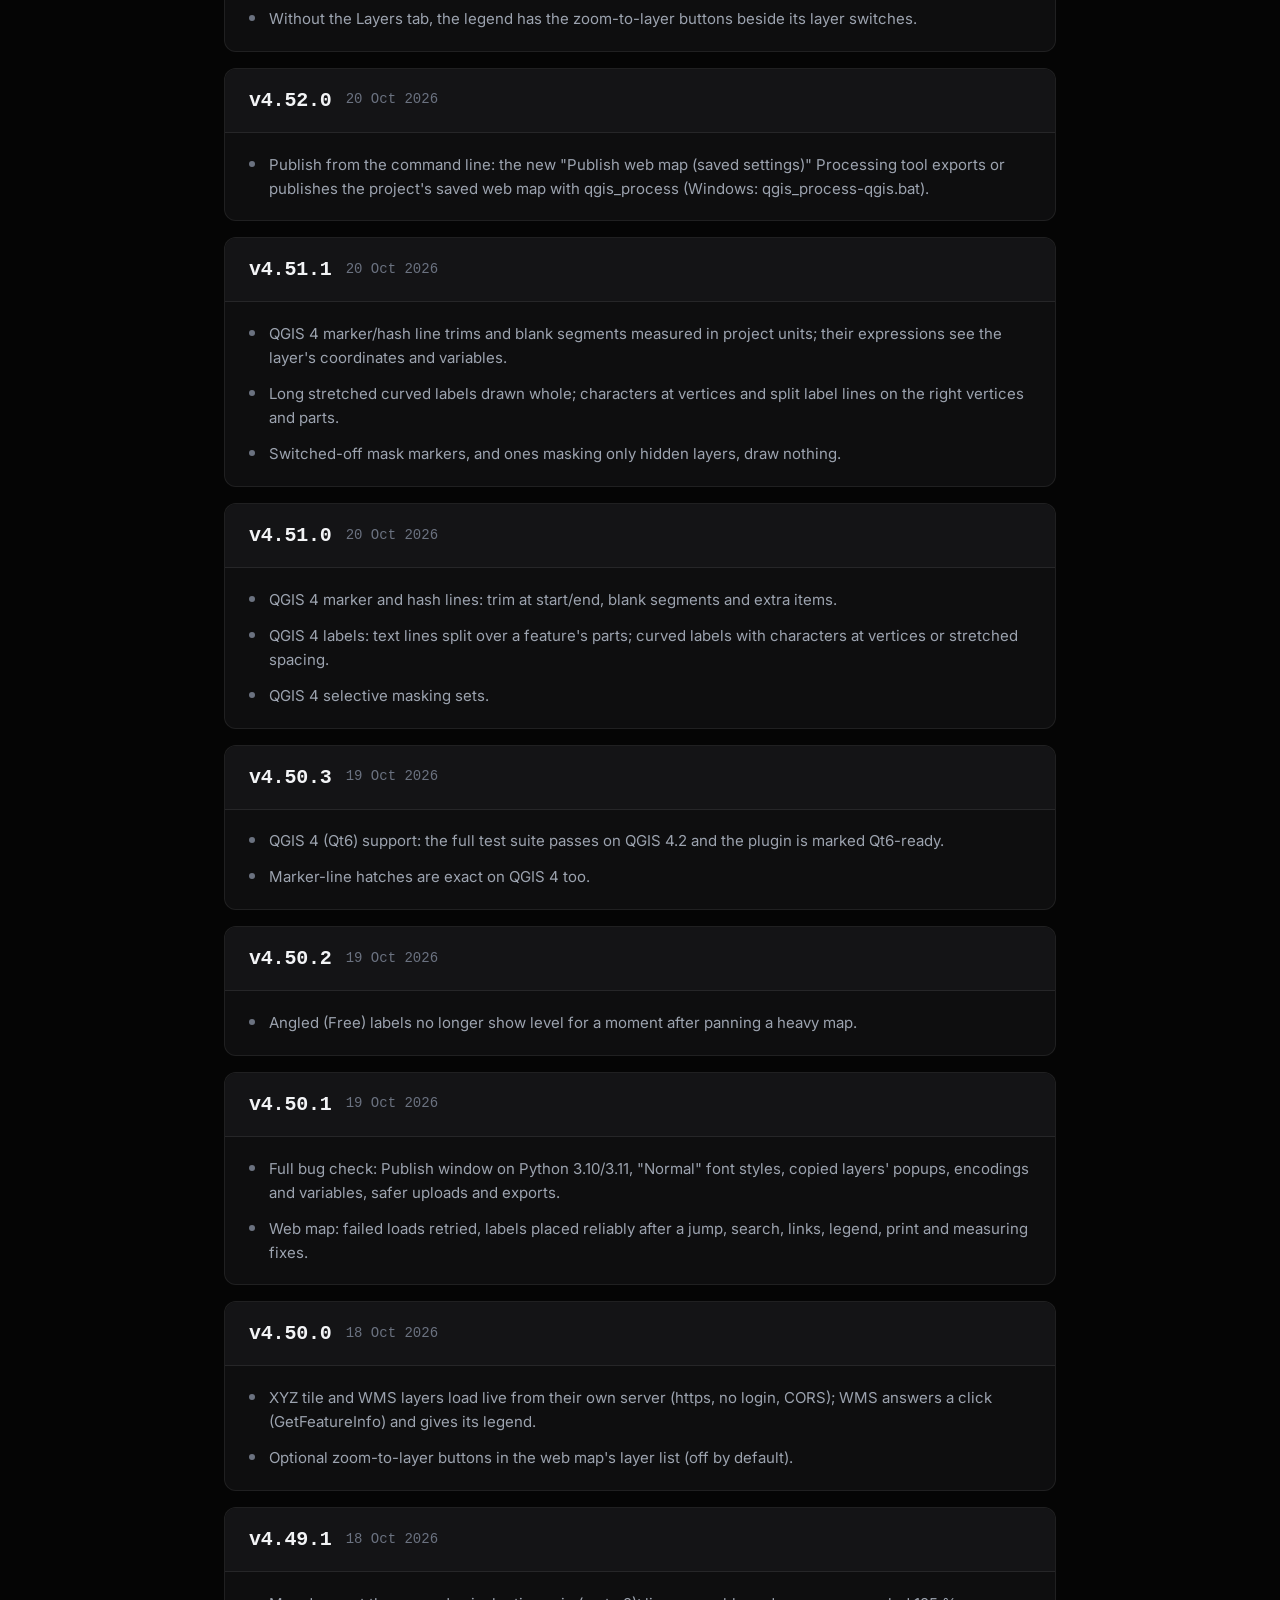
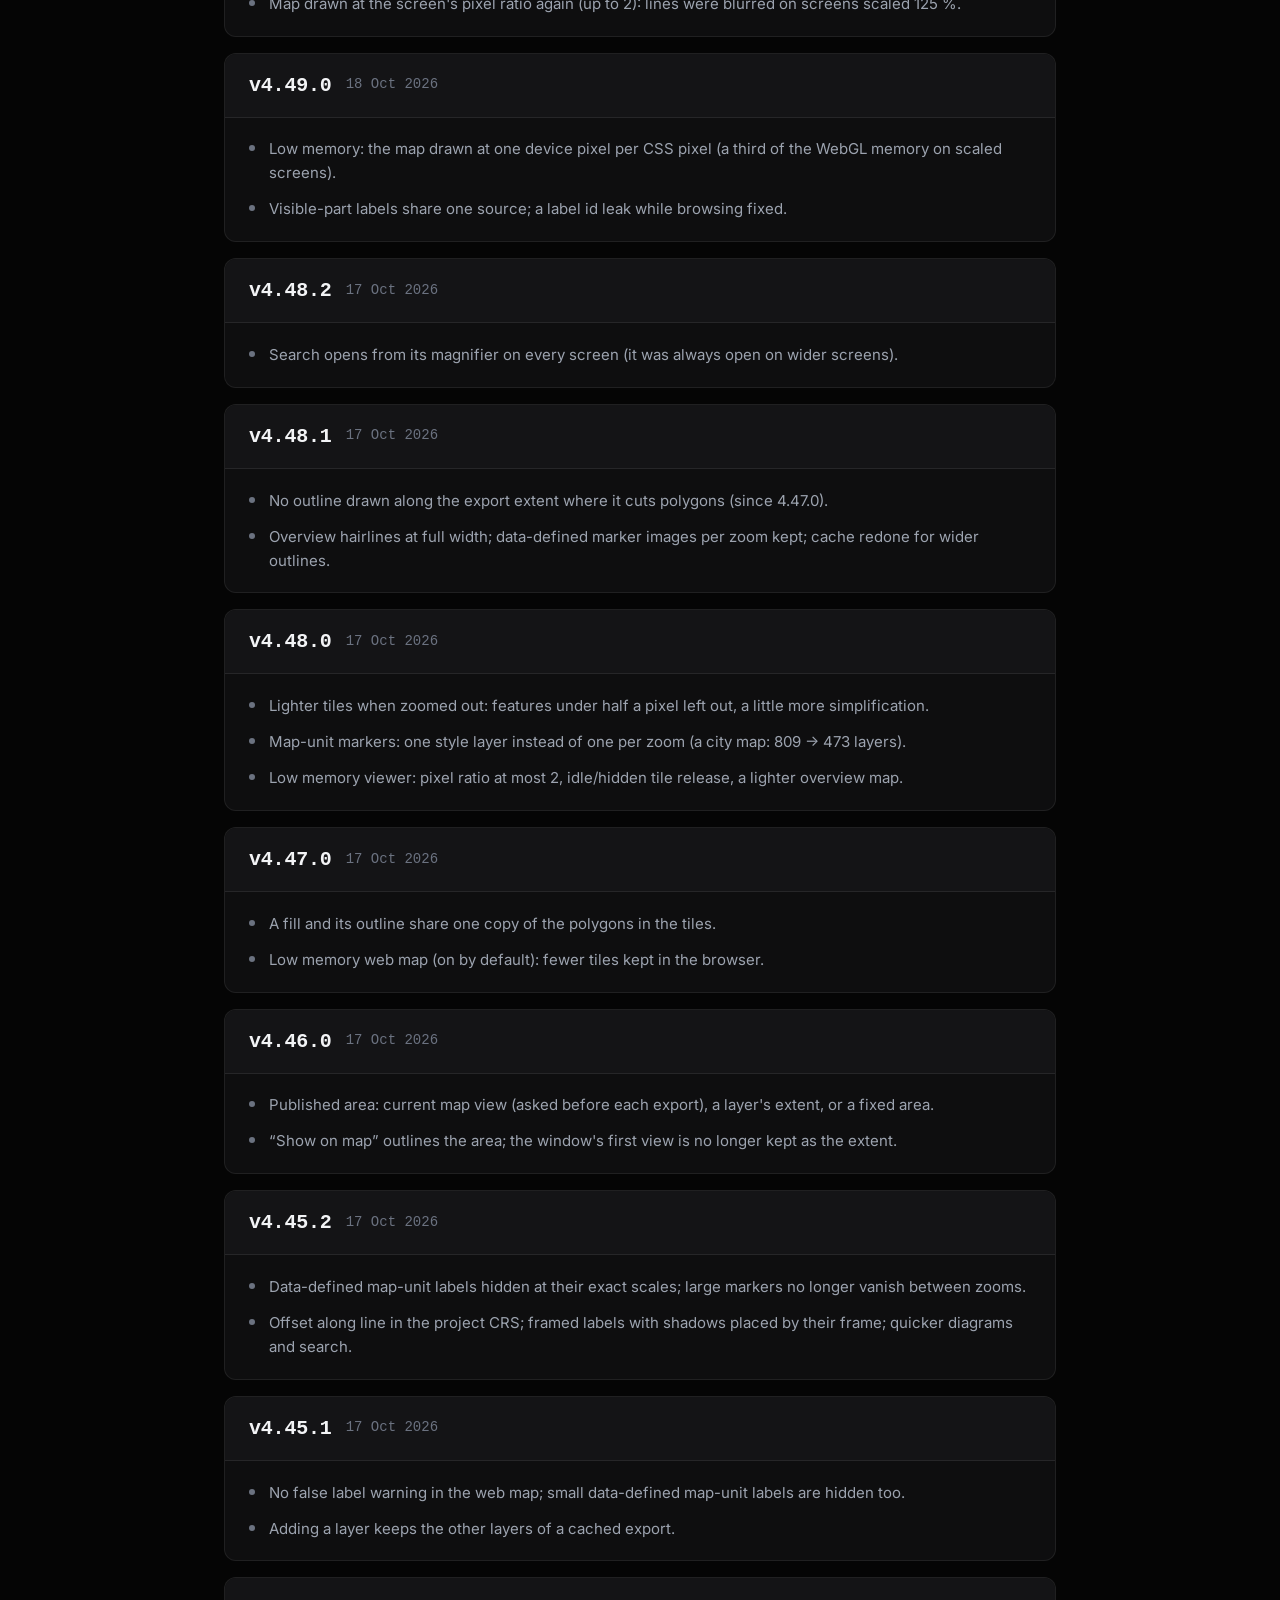
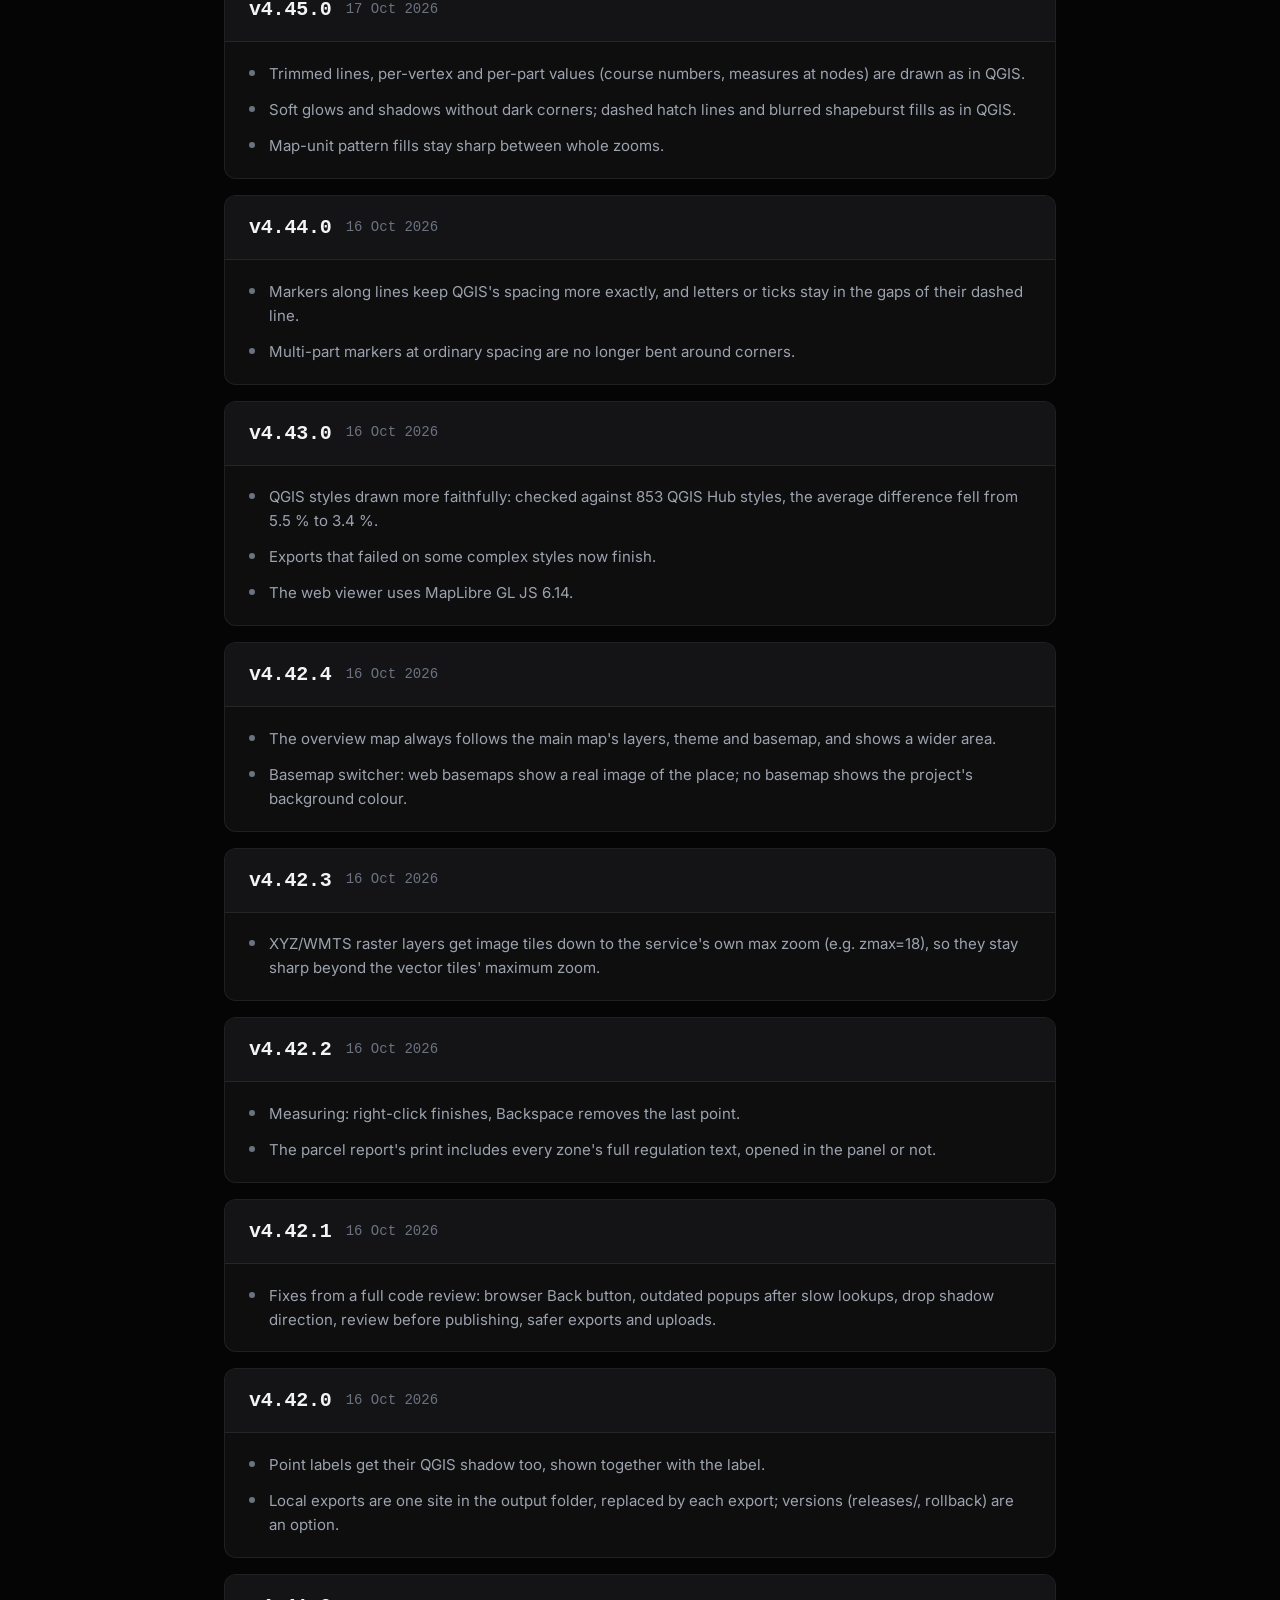
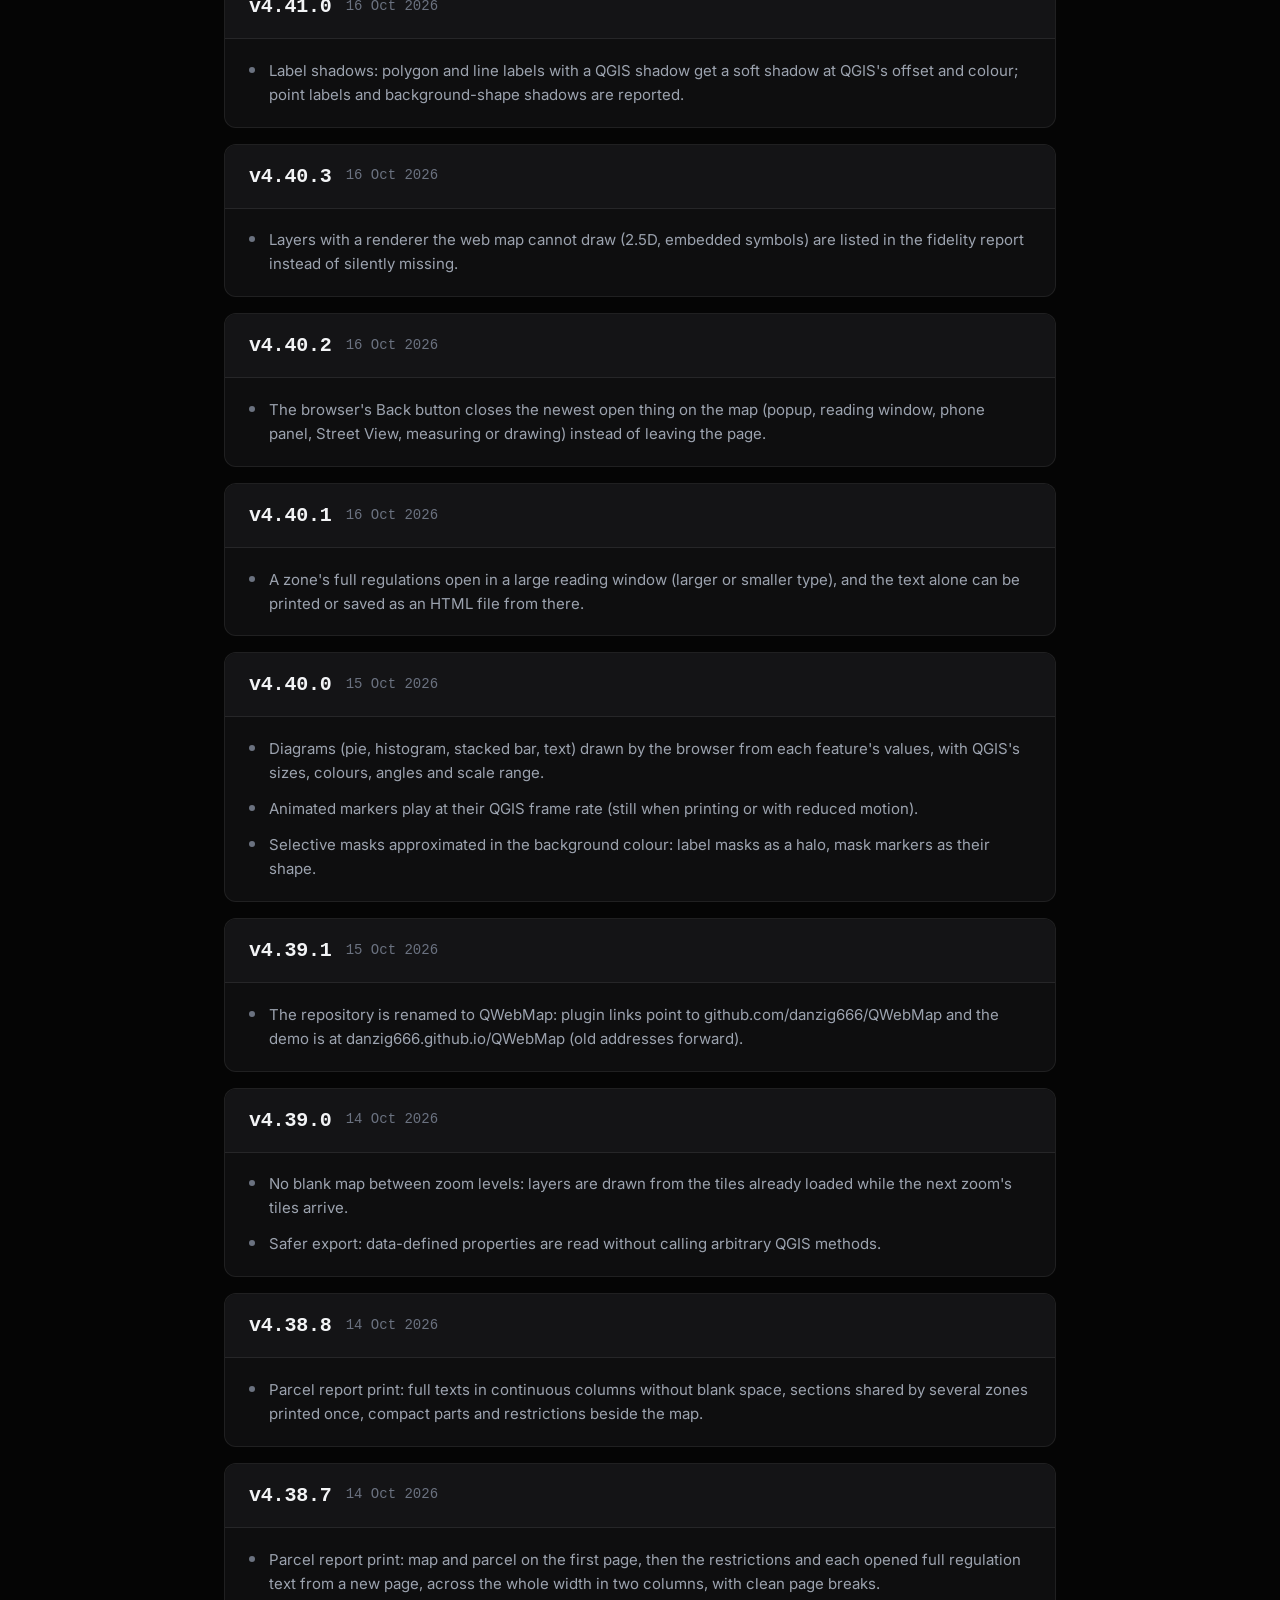
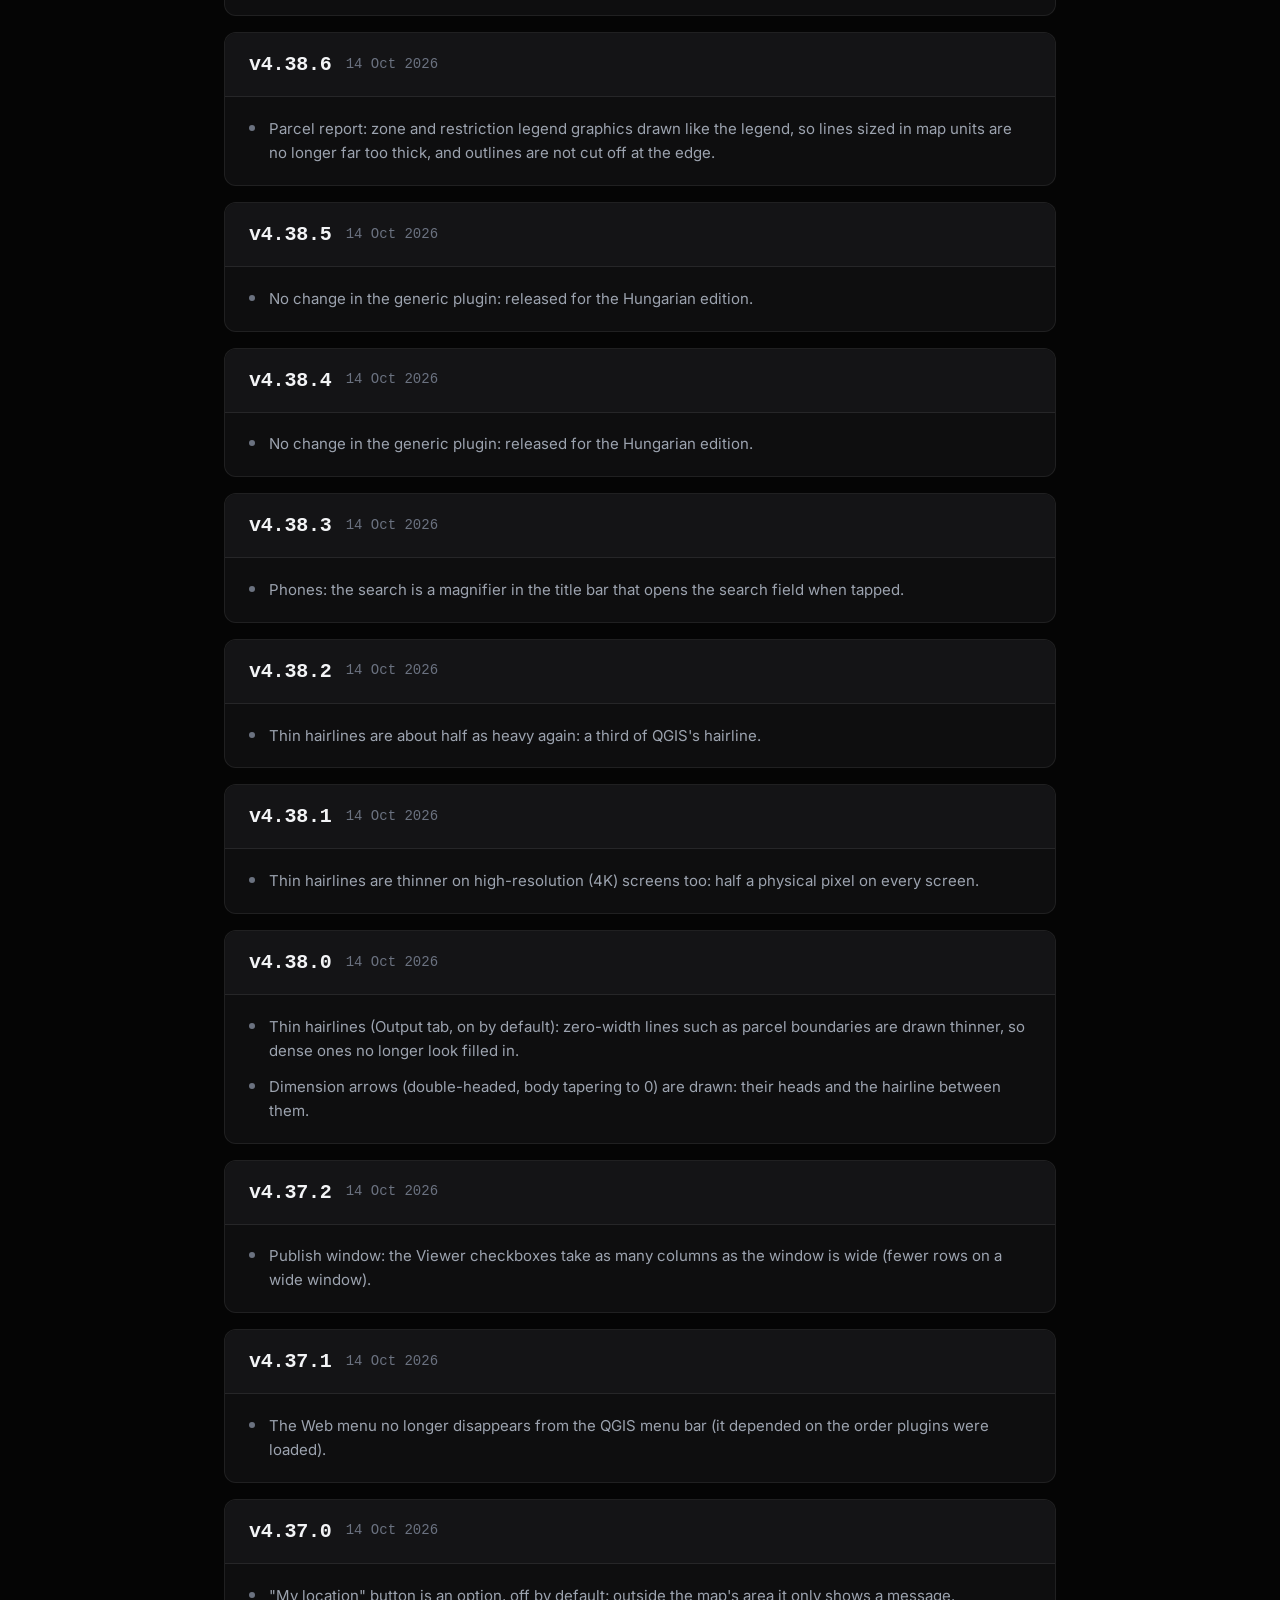
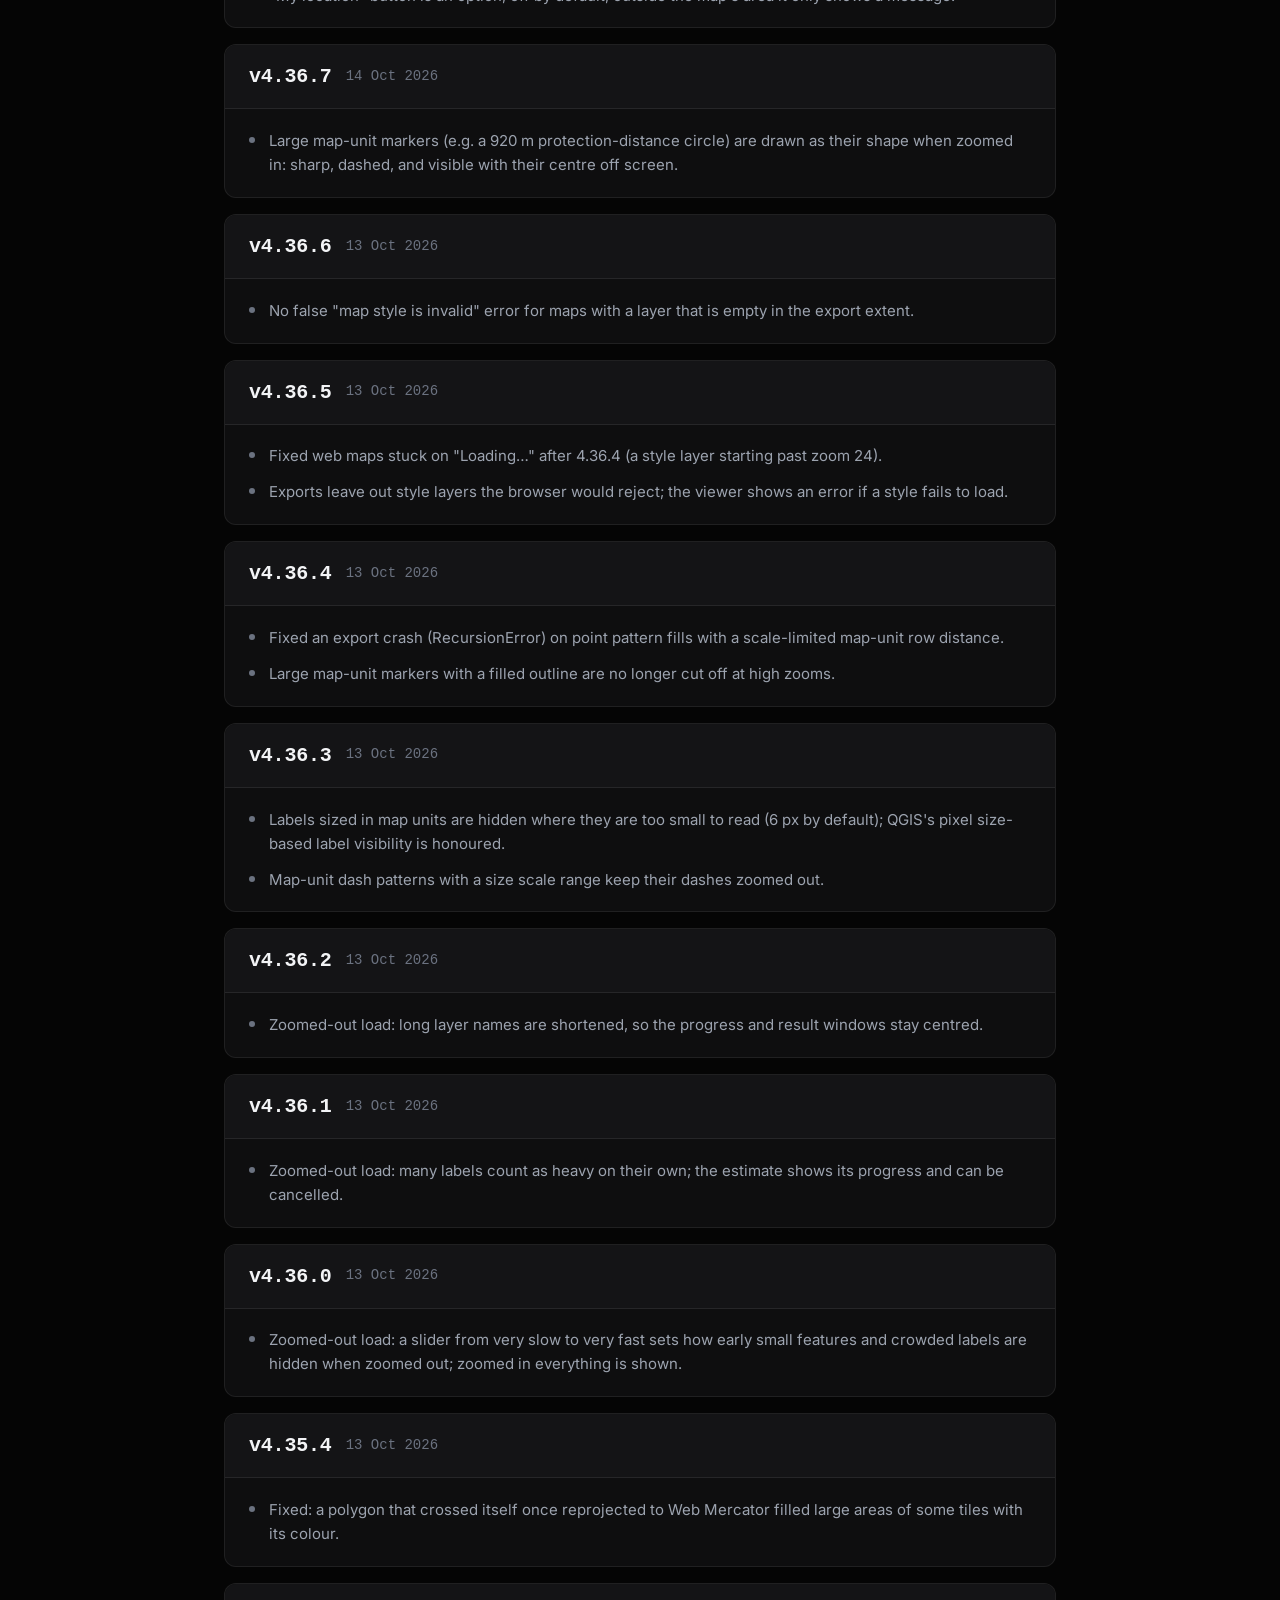
==== commit 02cd1cf4: "4.61.0: version, notes and docs Co-Authored-By: Claude Opus 5.5 <noreply@anthropic.com> Claude-Sessi" ====
--- a/docs/changelog.html
+++ b/docs/changelog.html
@@ -448,6 +448,18 @@
 
   <div class="cl-entry featured latest">
     <div class="cl-header">
+      <div class="cl-version">v4.61.0</div>
+      <div class="cl-date">20 Nov 2026</div>
+    </div>
+    <div class="cl-body">
+      <div class="cl-item"><div class="cl-item-dot"></div><span>Bug-fix release after a full code audit: about 120 problems fixed in the export, publishing, the Publish window, the local server and the web viewer.</span></div>
+      <div class="cl-item"><div class="cl-item-dot"></div><span>No more false “absolute local path” stops at the end of an export; online publishing works with old system boto3/botocore and strict S3-compatible services.</span></div>
+      <div class="cl-item"><div class="cl-item-dot"></div><span>The local tile server answers only this computer's pages and never stops other programs on port 9000.</span></div>
+    </div>
+  </div>
+
+  <div class="cl-entry">
+    <div class="cl-header">
       <div class="cl-version">v4.60.0</div>
       <div class="cl-date">20 Nov 2026</div>
     </div>
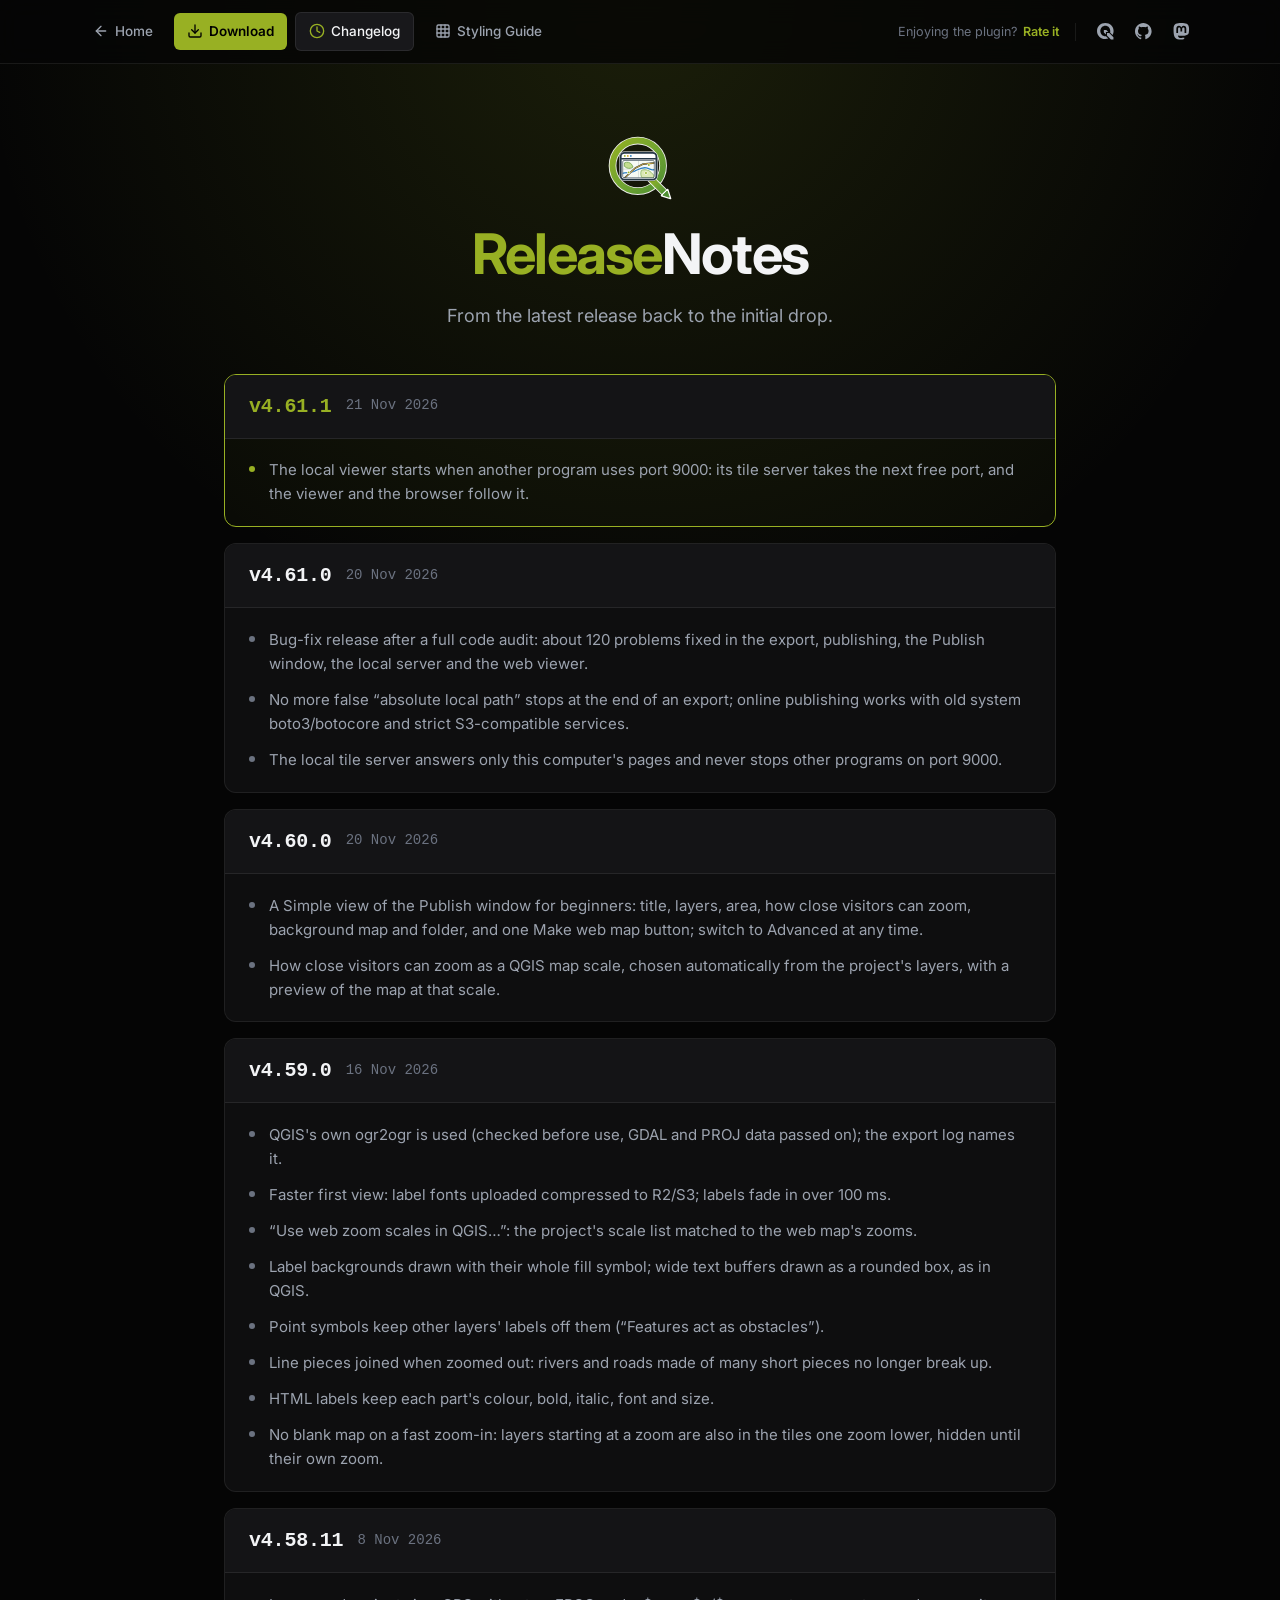
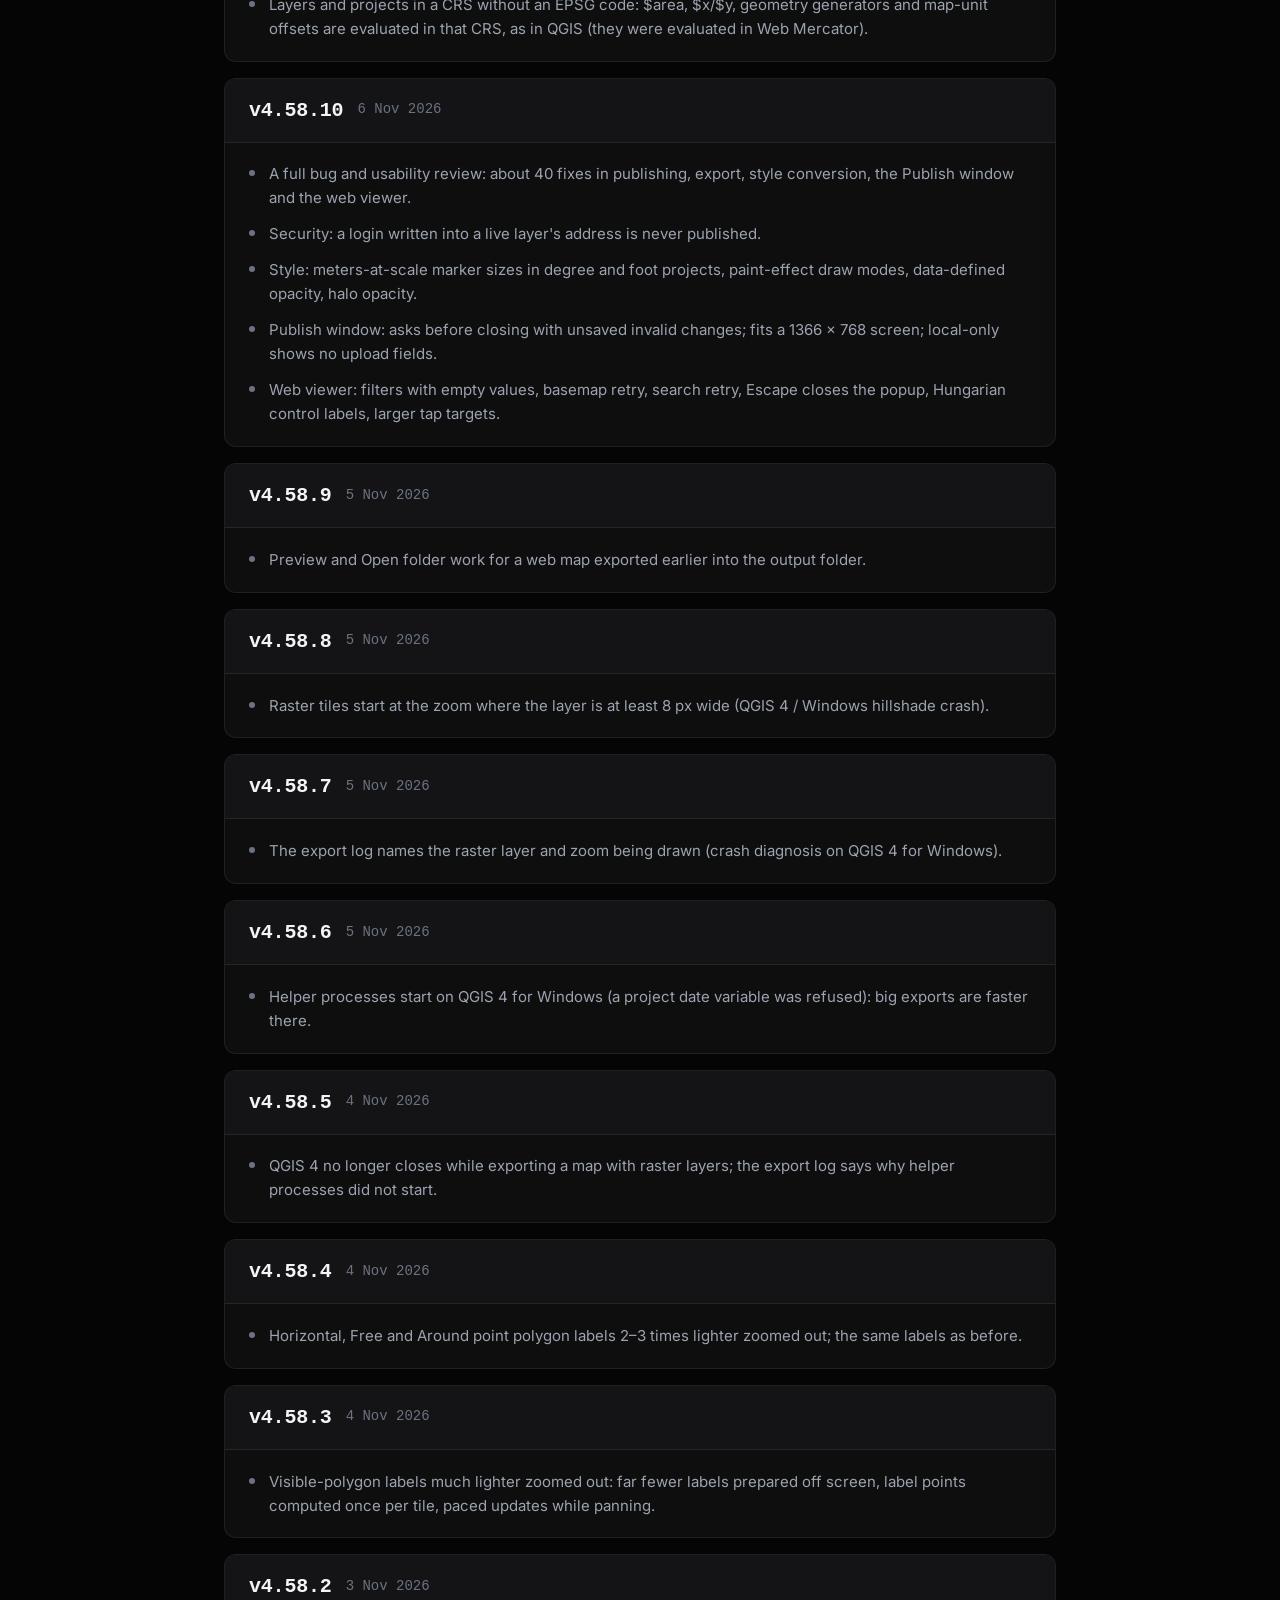
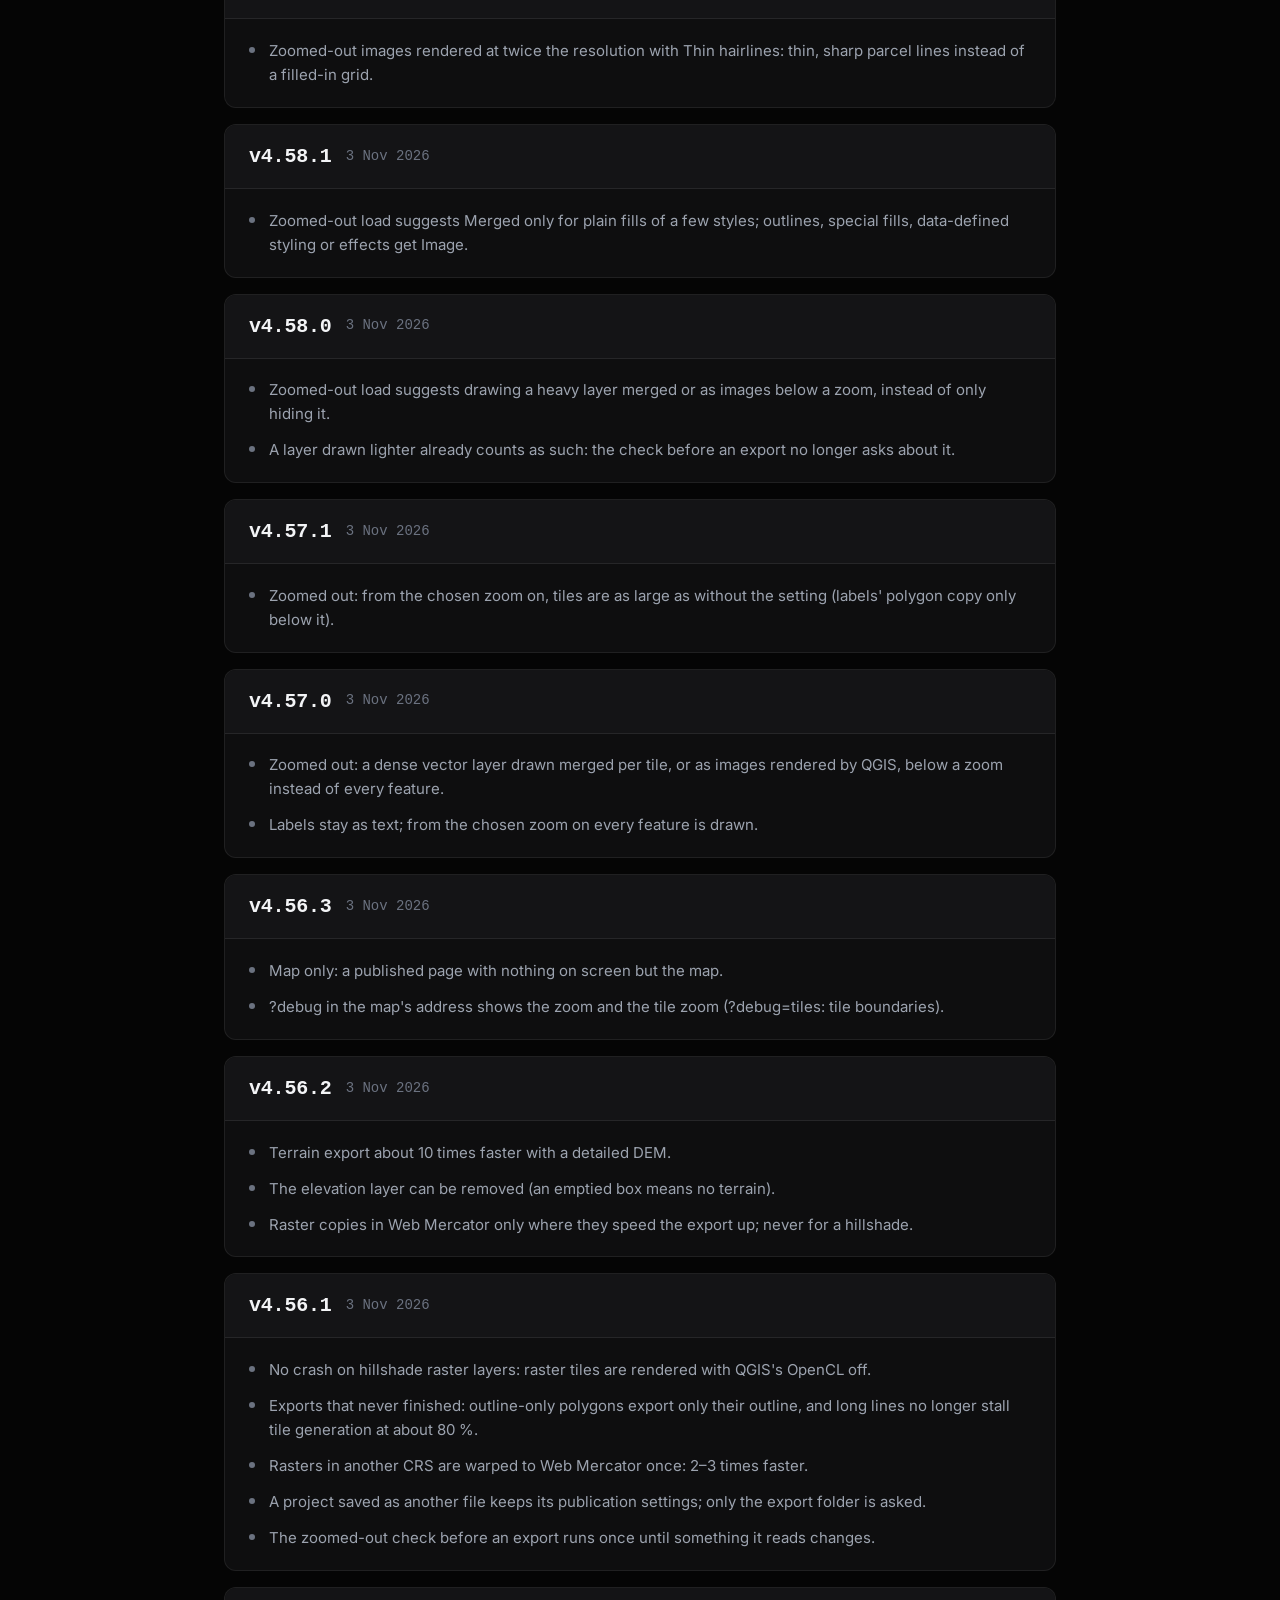
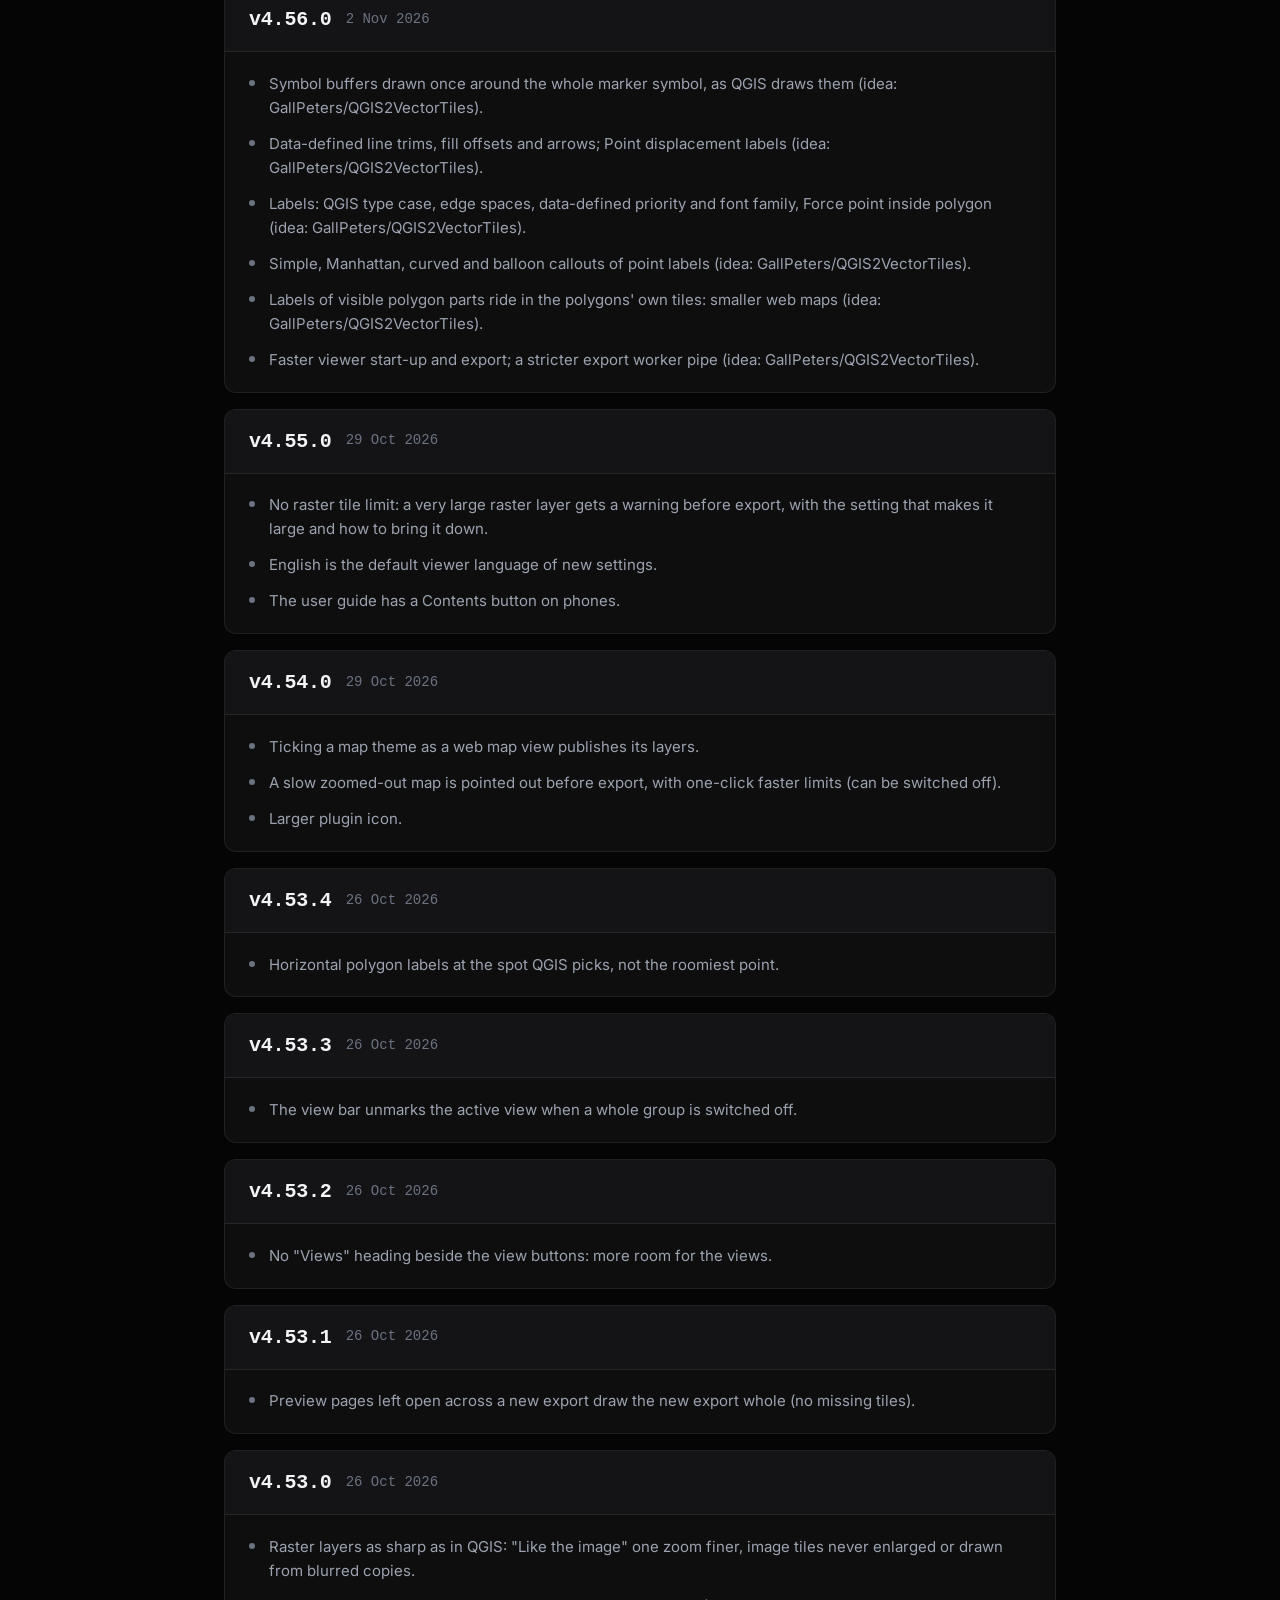
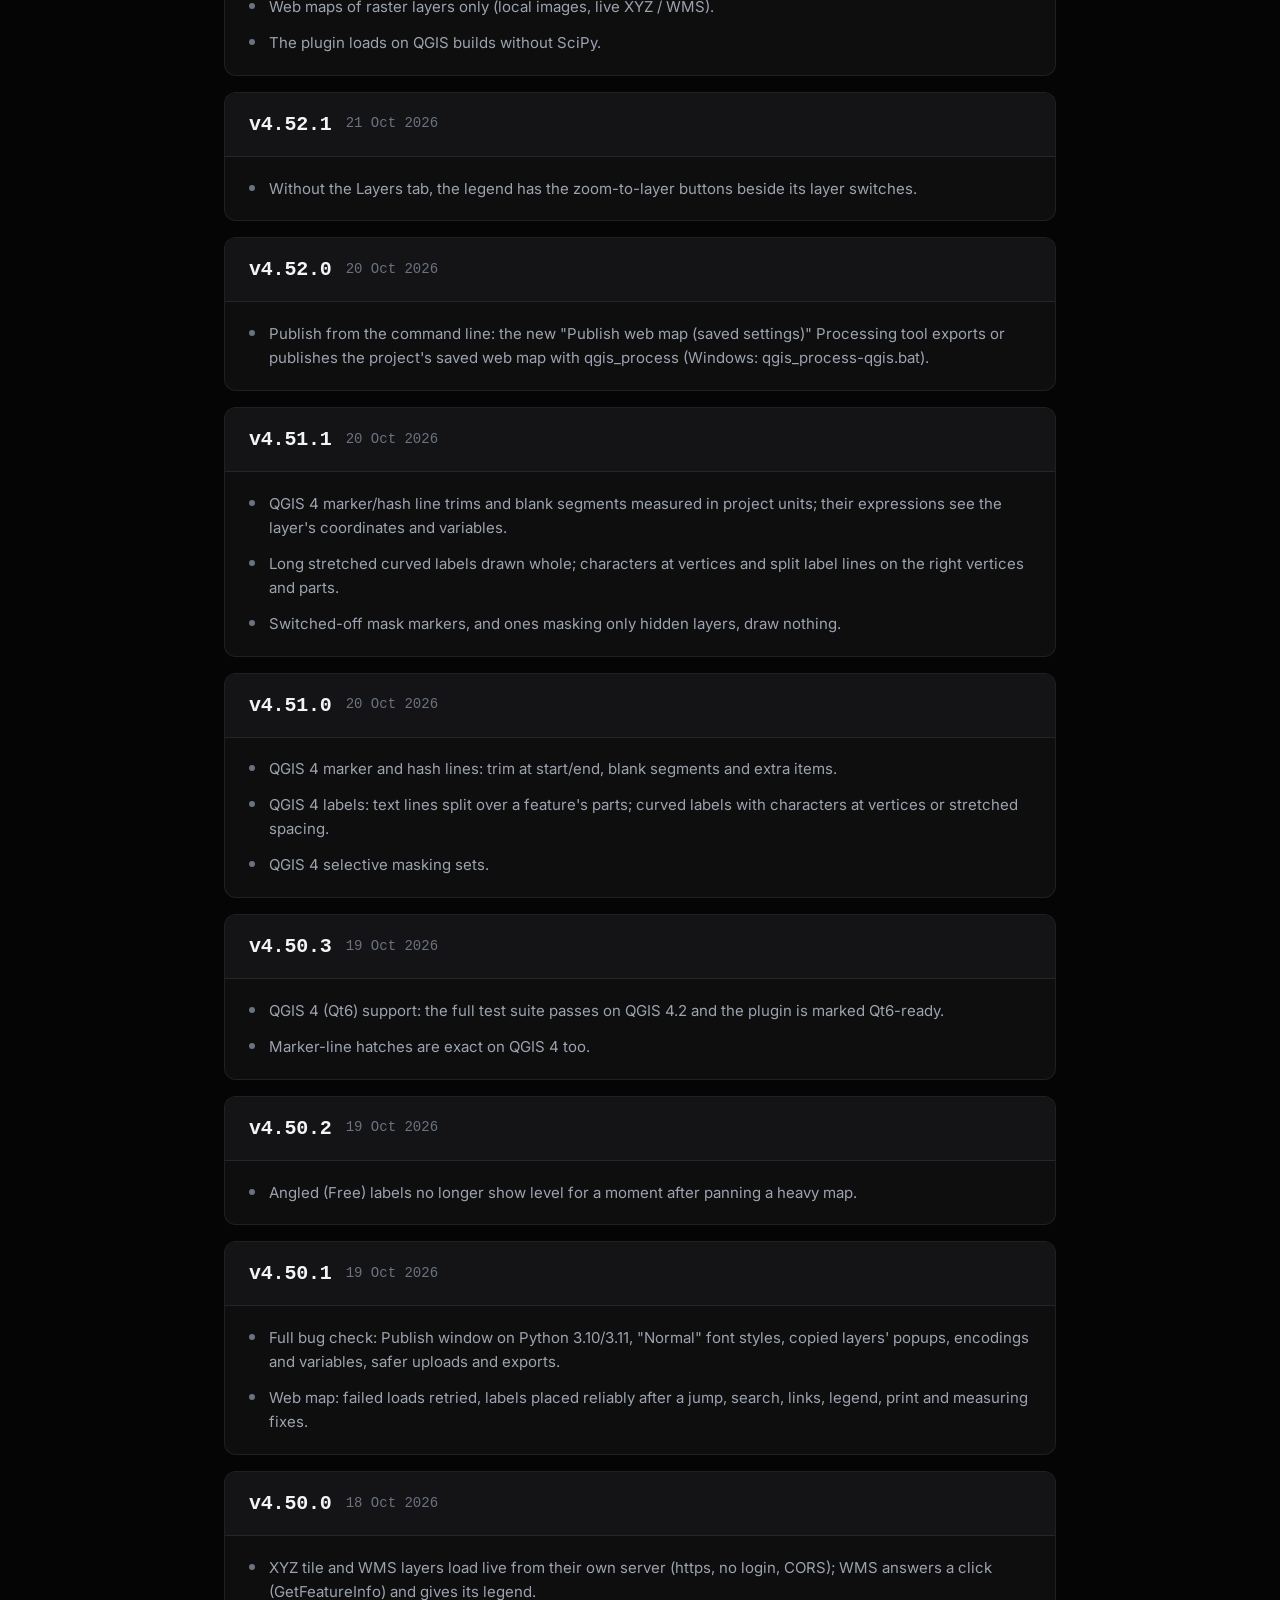
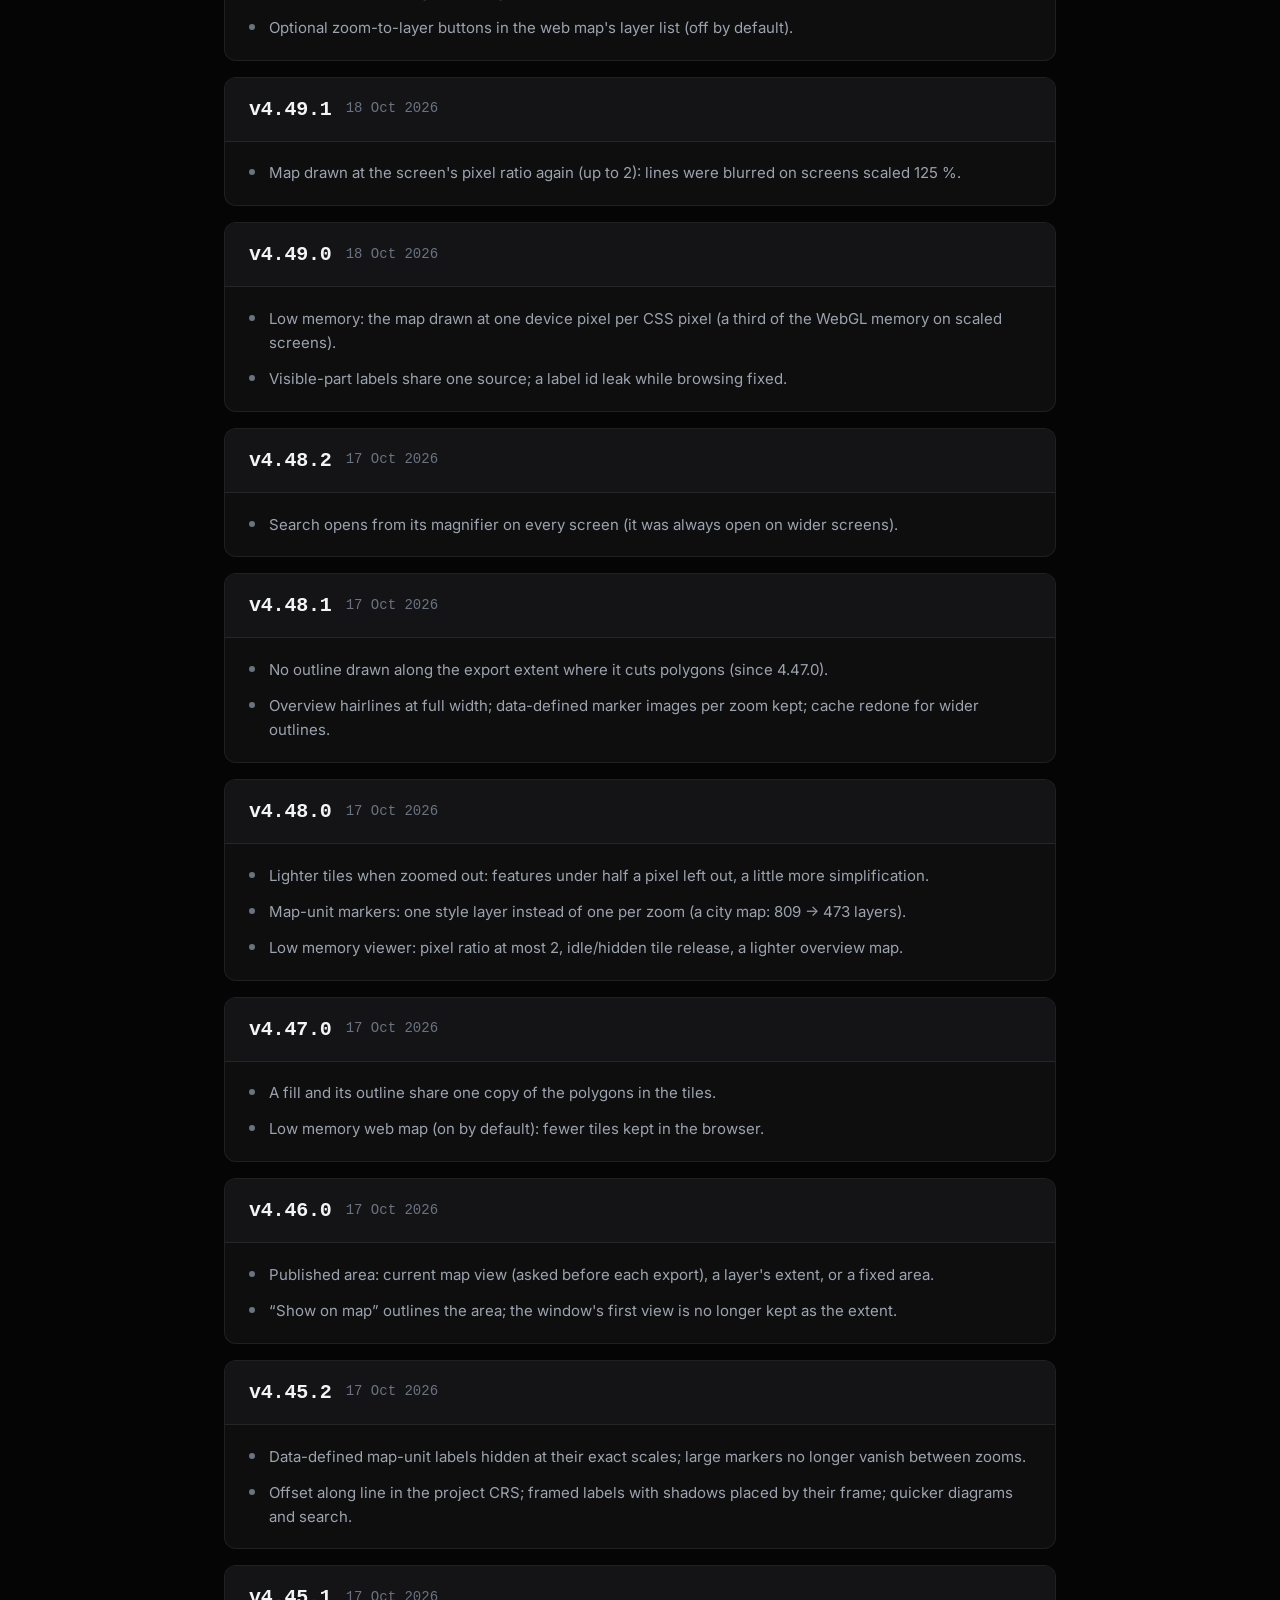
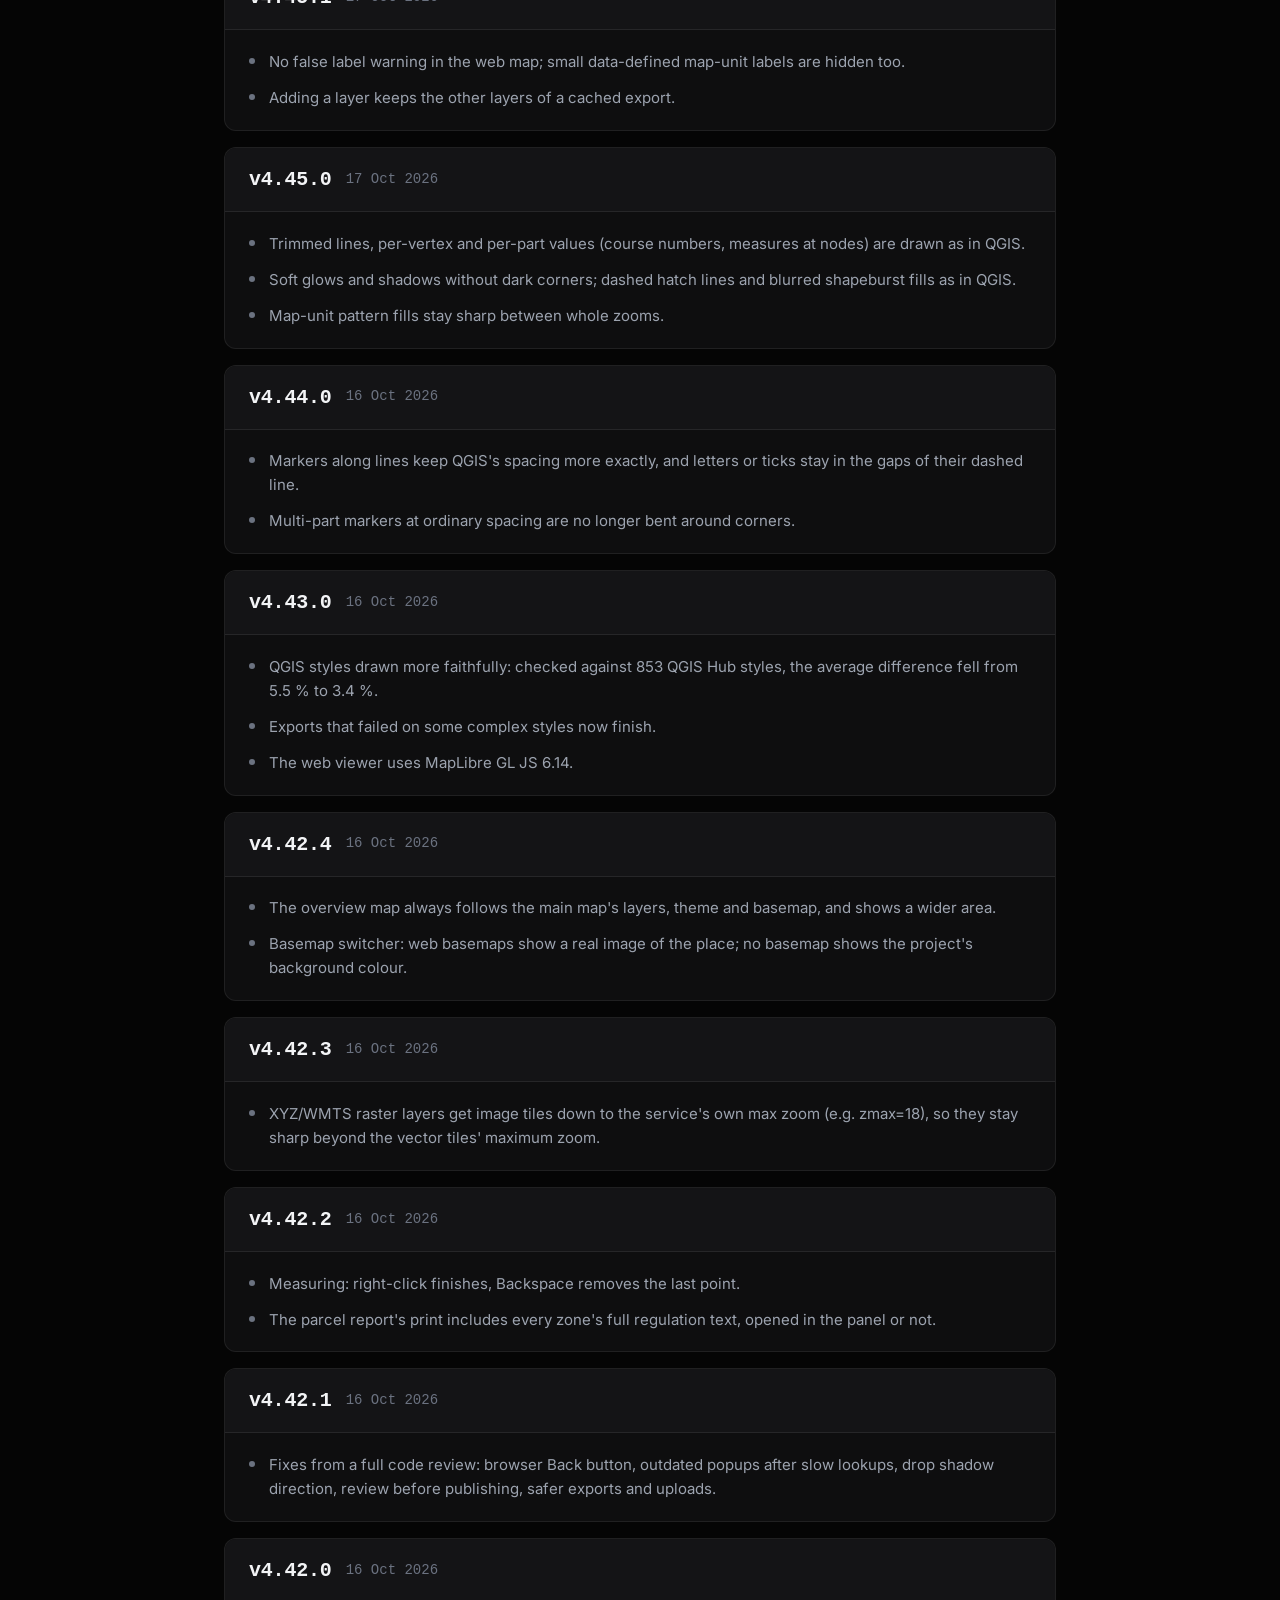
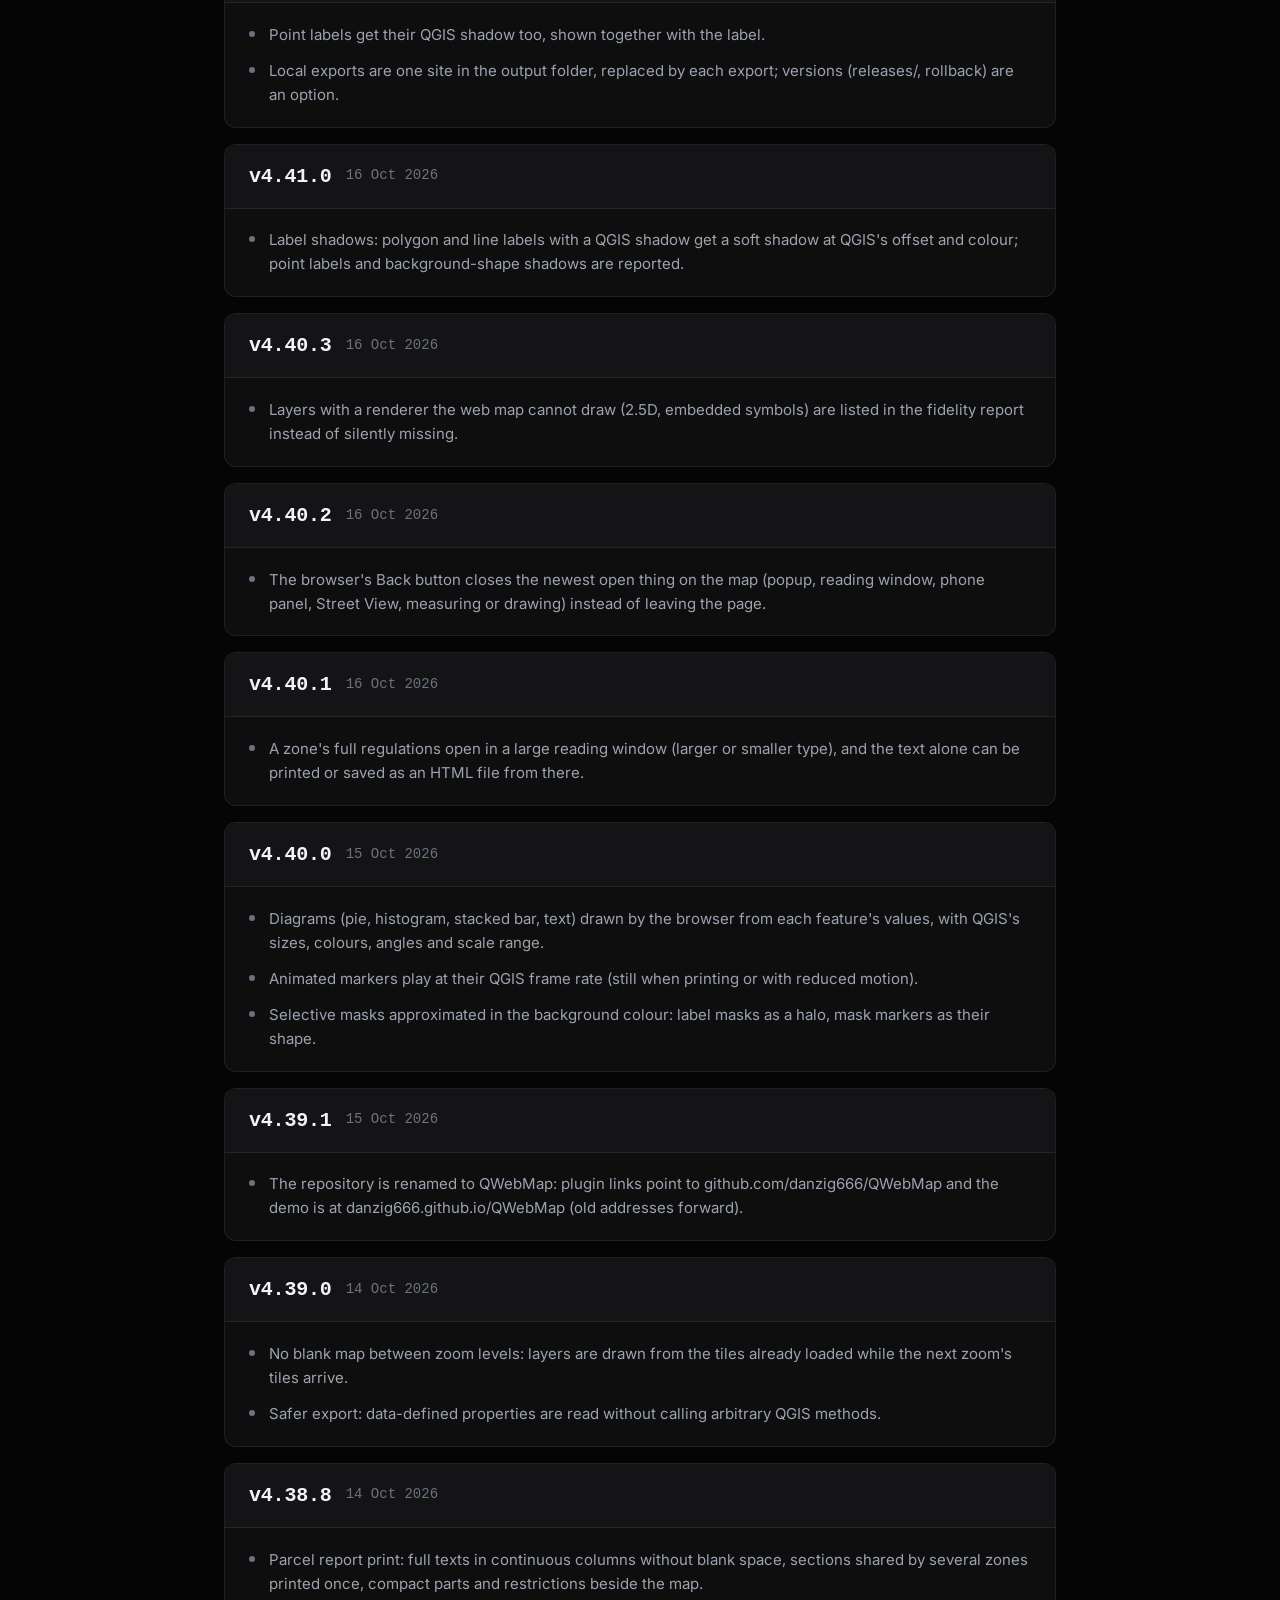
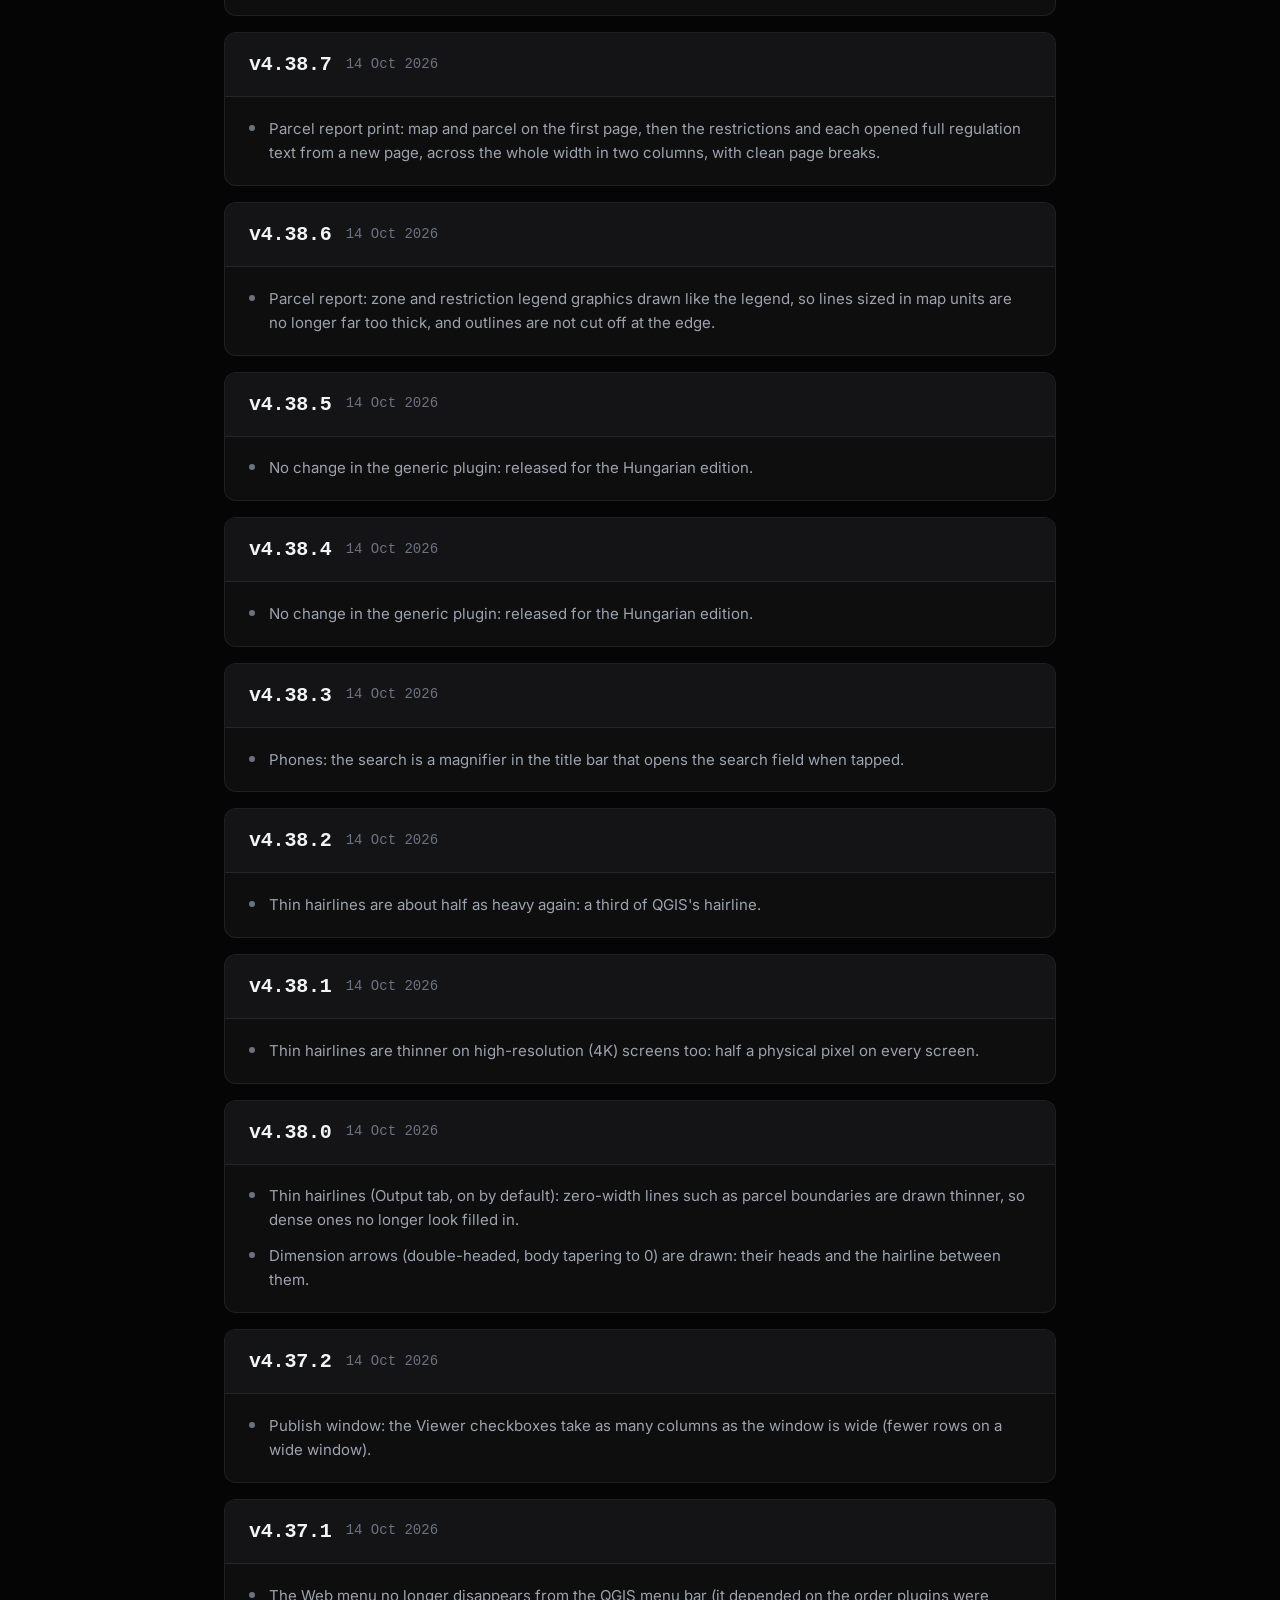
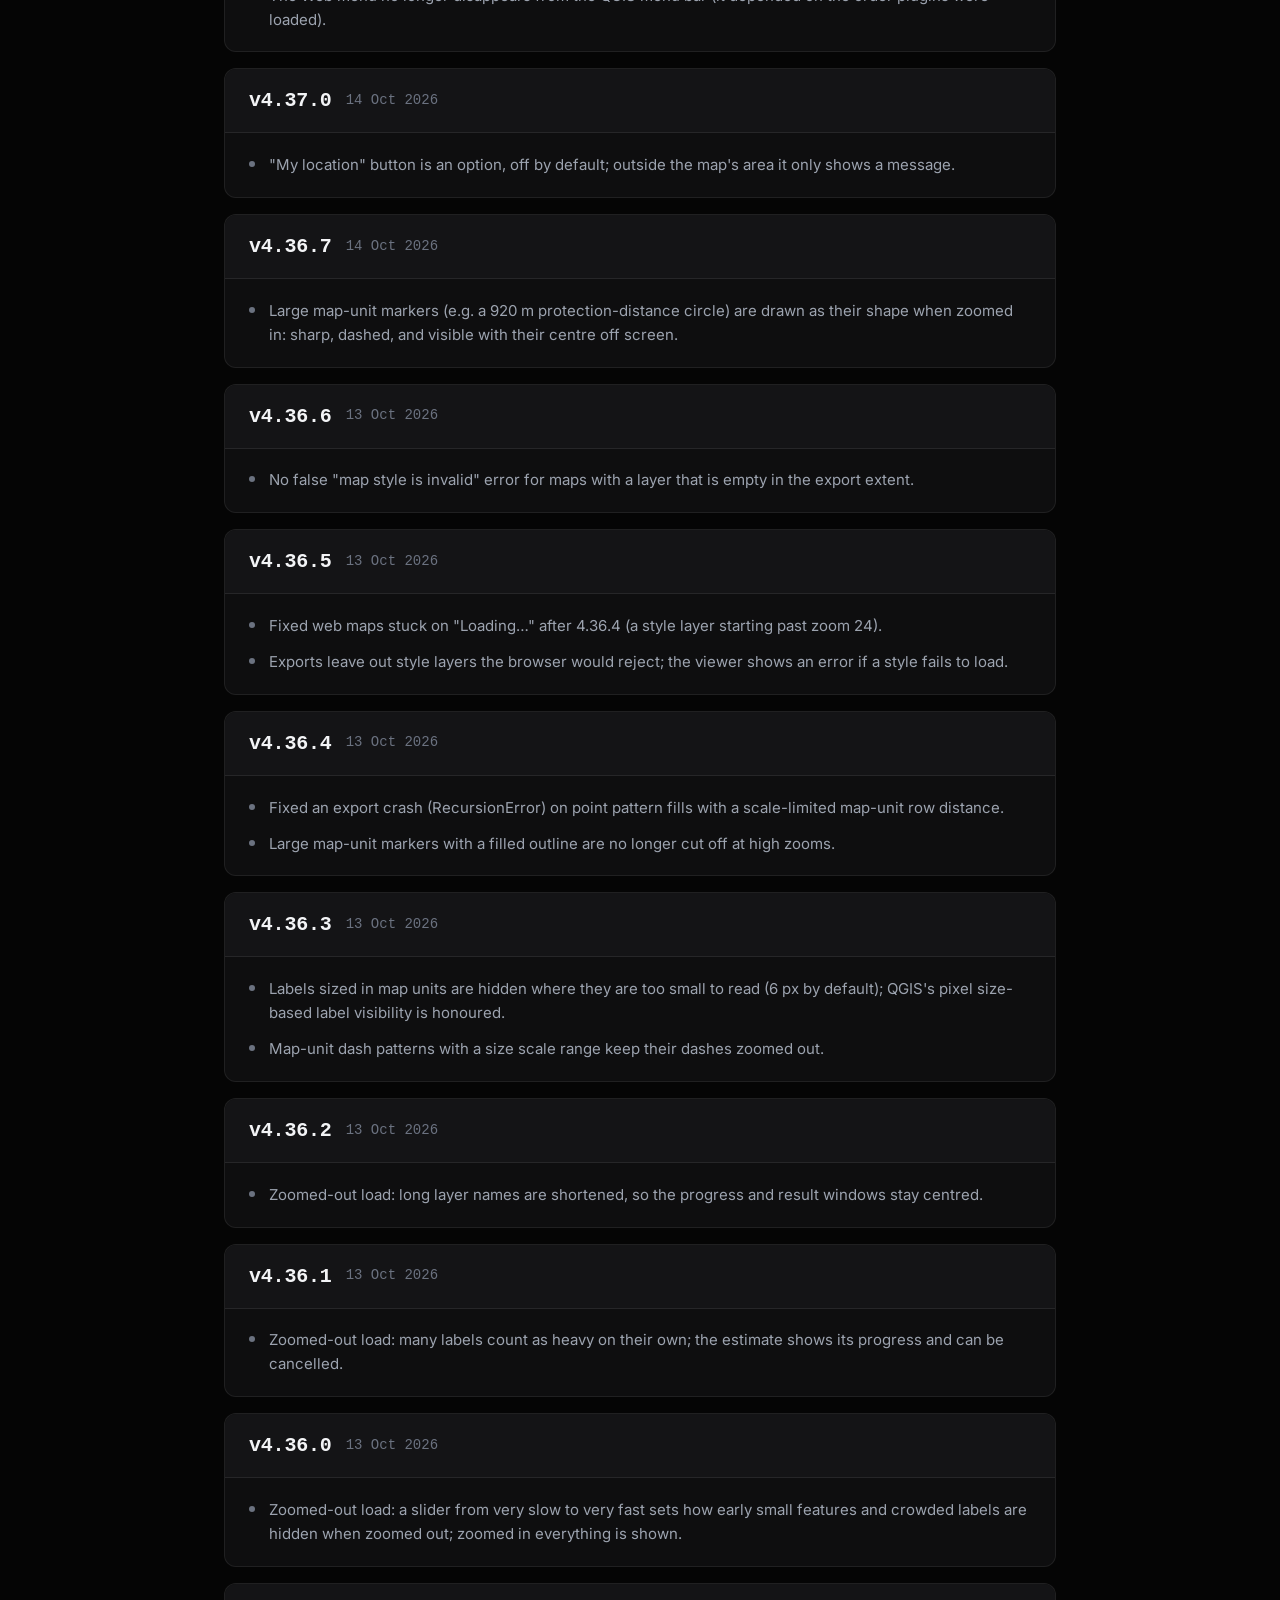
==== commit 2d2f0ed3: "4.61.1: version, notes and docs Co-Authored-By: Claude Opus 5.5 <noreply@anthropic.com> Claude-Sessi" ====
--- a/docs/changelog.html
+++ b/docs/changelog.html
@@ -448,6 +448,16 @@
 
   <div class="cl-entry featured latest">
     <div class="cl-header">
+      <div class="cl-version">v4.61.1</div>
+      <div class="cl-date">21 Nov 2026</div>
+    </div>
+    <div class="cl-body">
+      <div class="cl-item"><div class="cl-item-dot"></div><span>The local viewer starts when another program uses port 9000: its tile server takes the next free port, and the viewer and the browser follow it.</span></div>
+    </div>
+  </div>
+
+  <div class="cl-entry">
+    <div class="cl-header">
       <div class="cl-version">v4.61.0</div>
       <div class="cl-date">20 Nov 2026</div>
     </div>
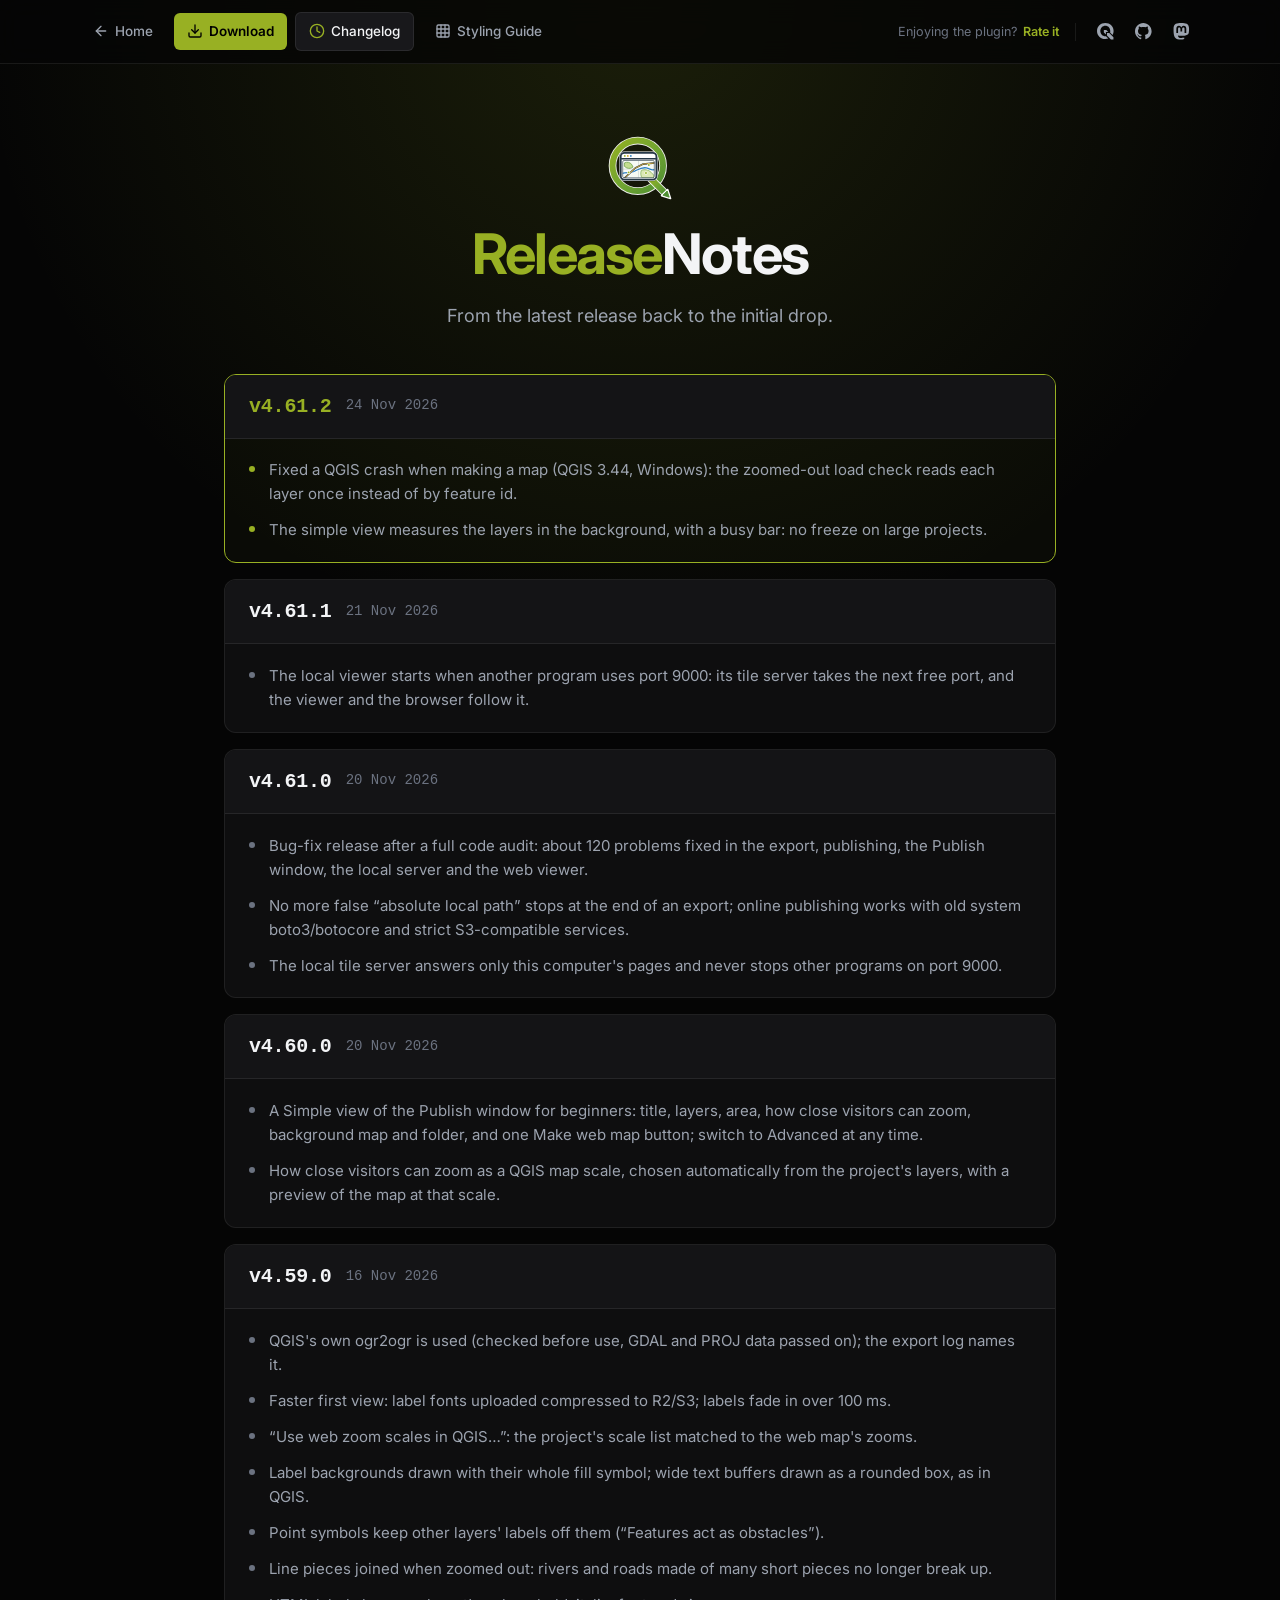
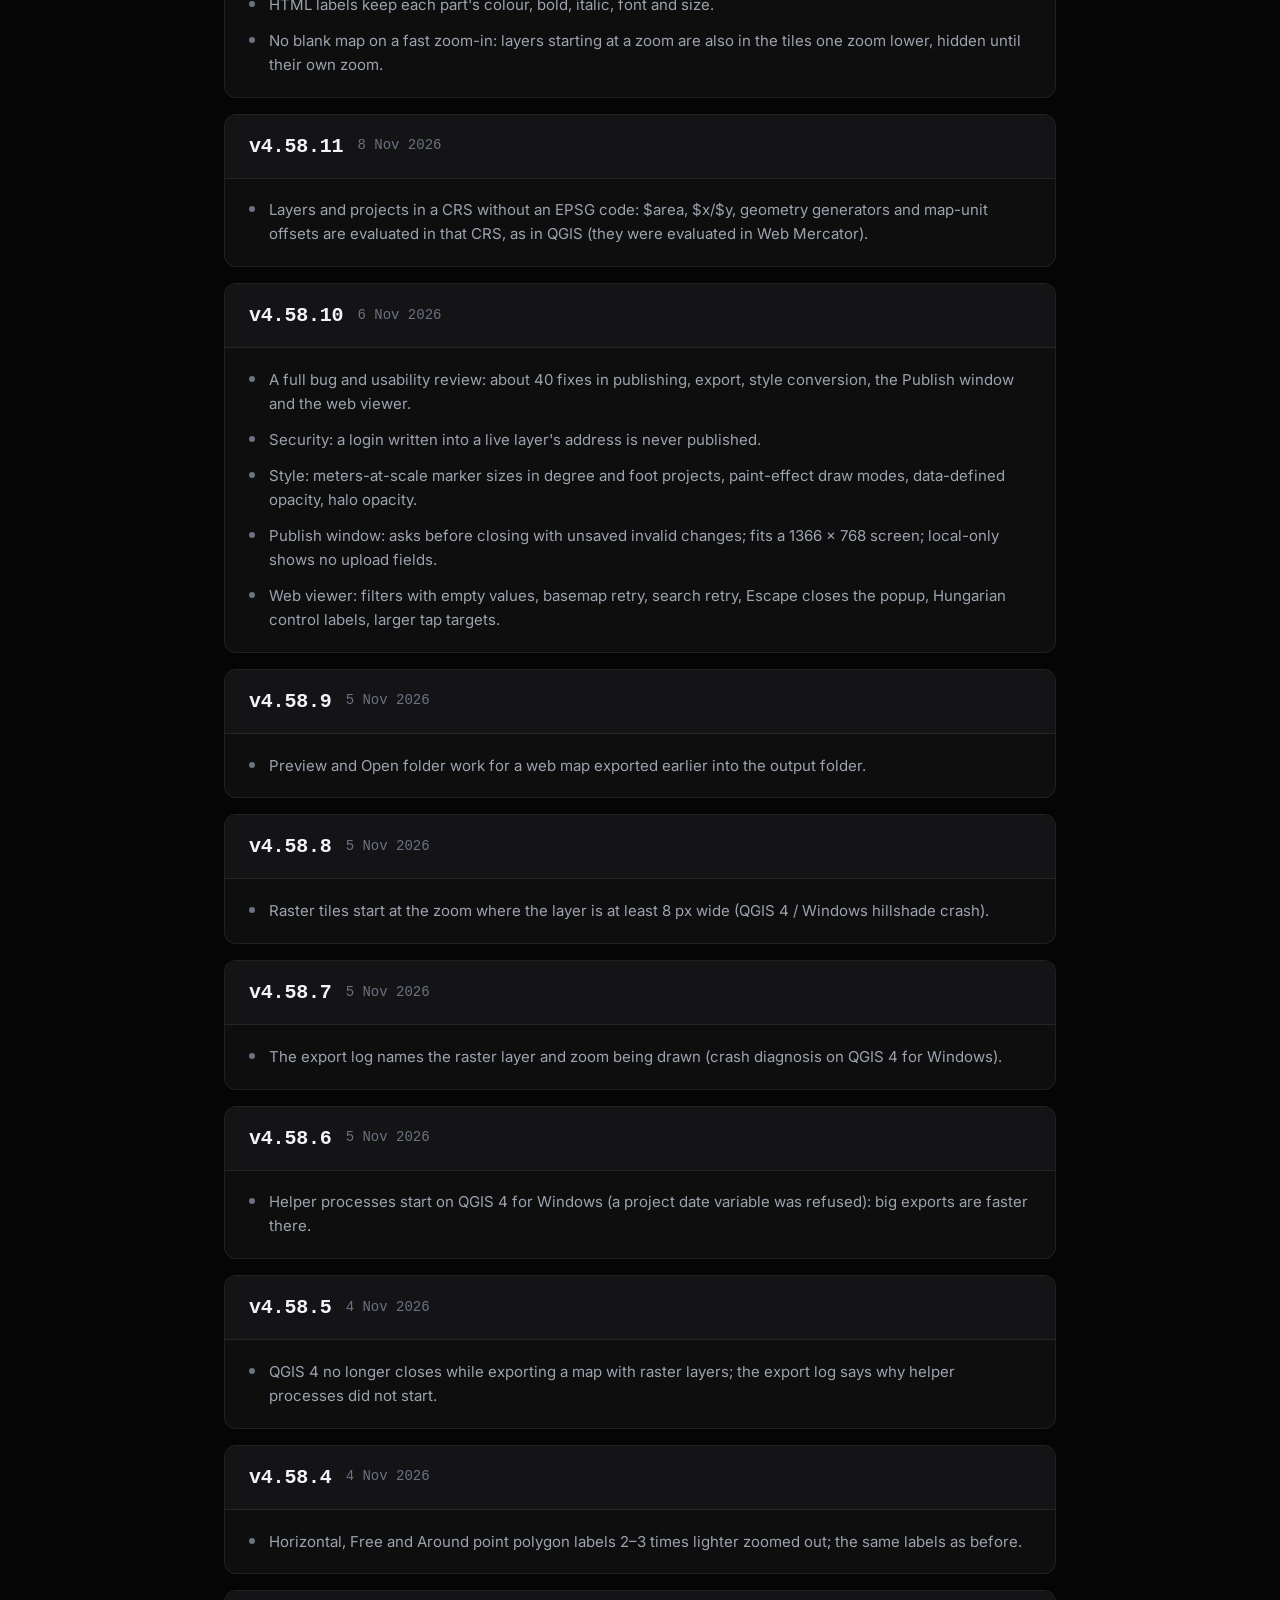
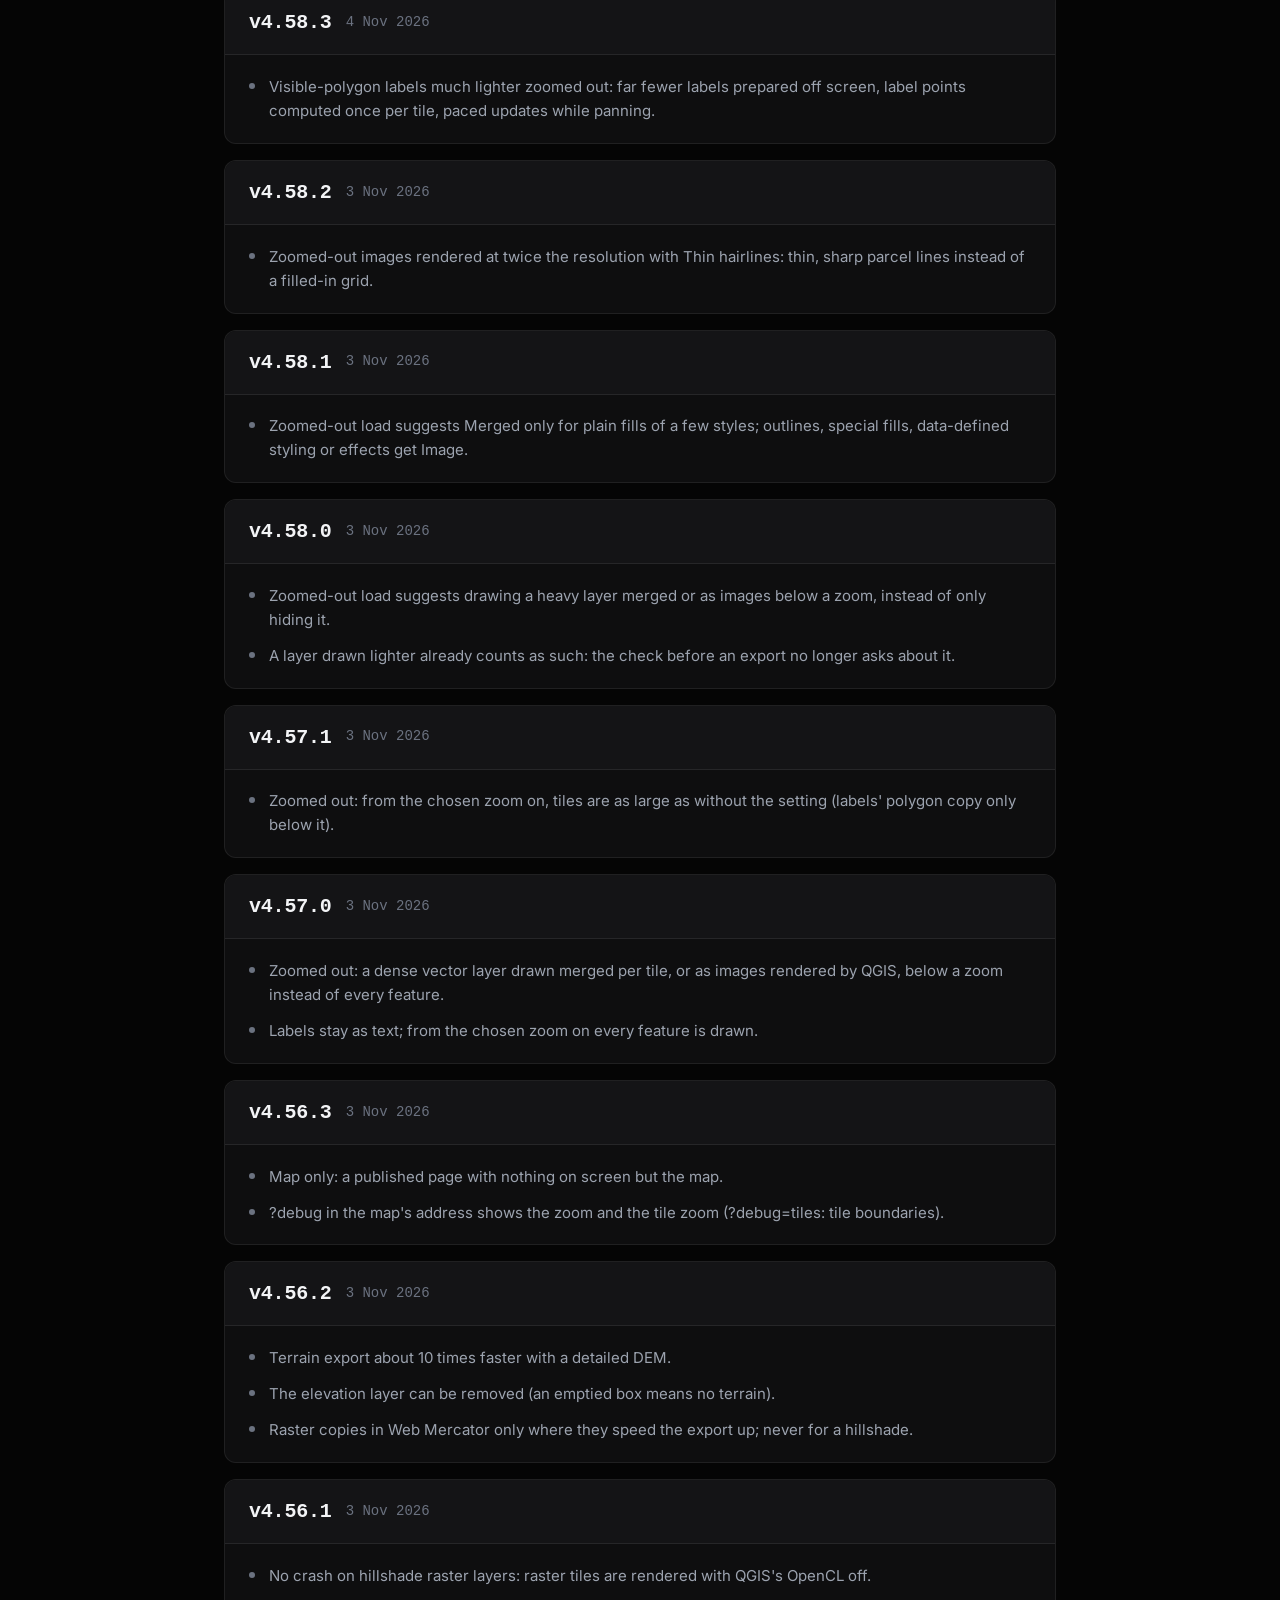
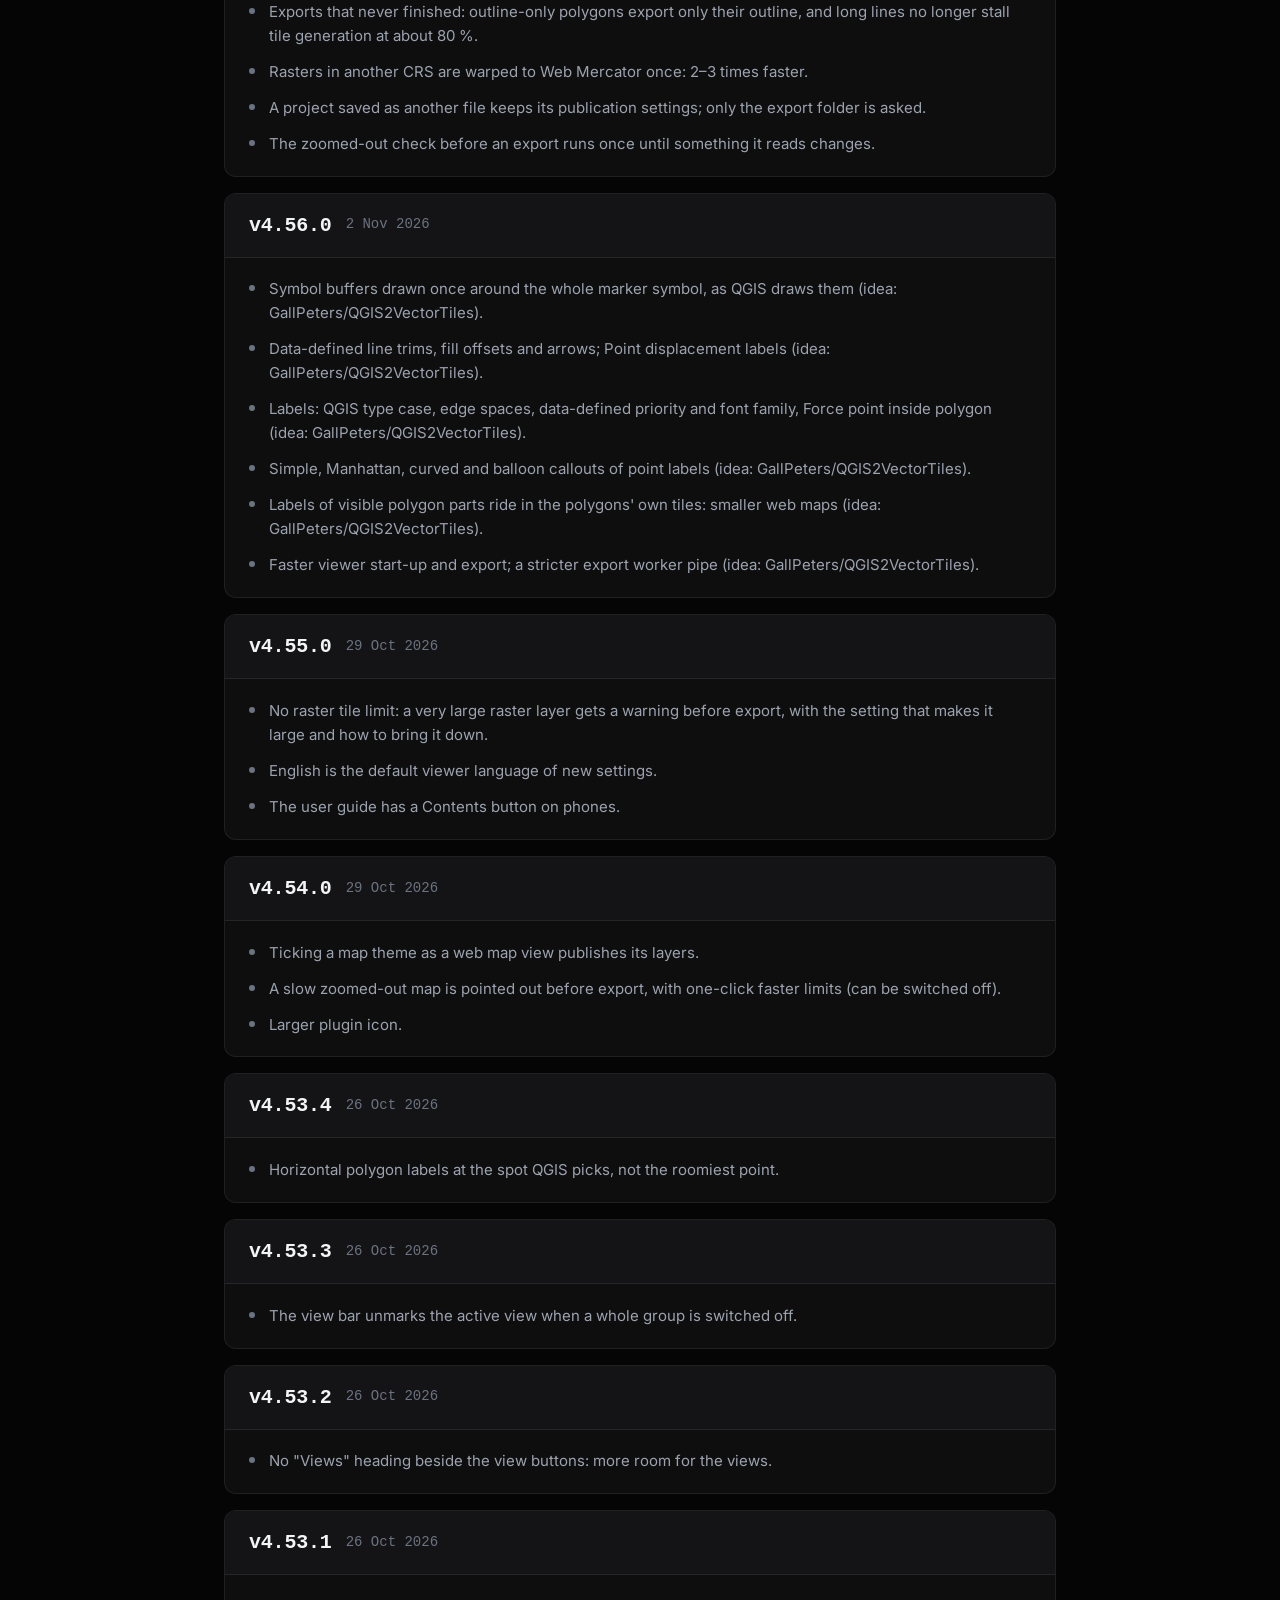
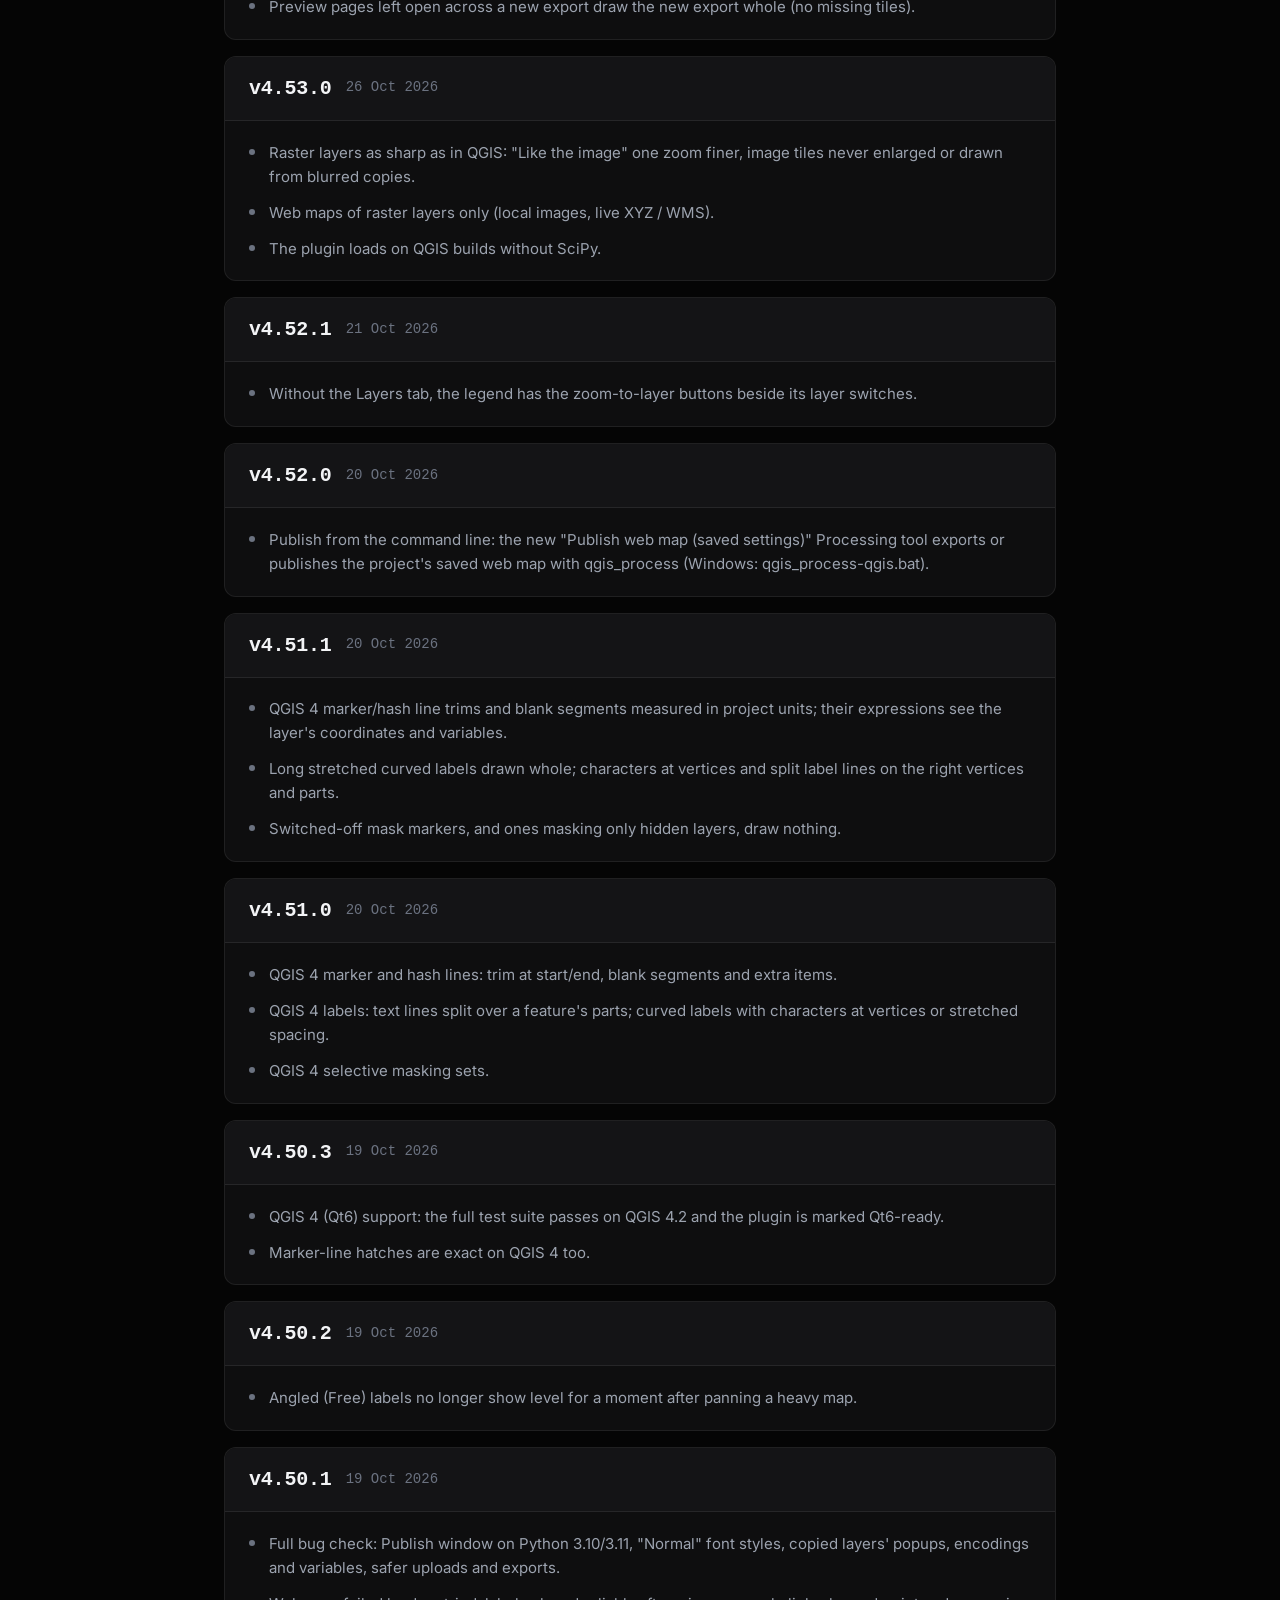
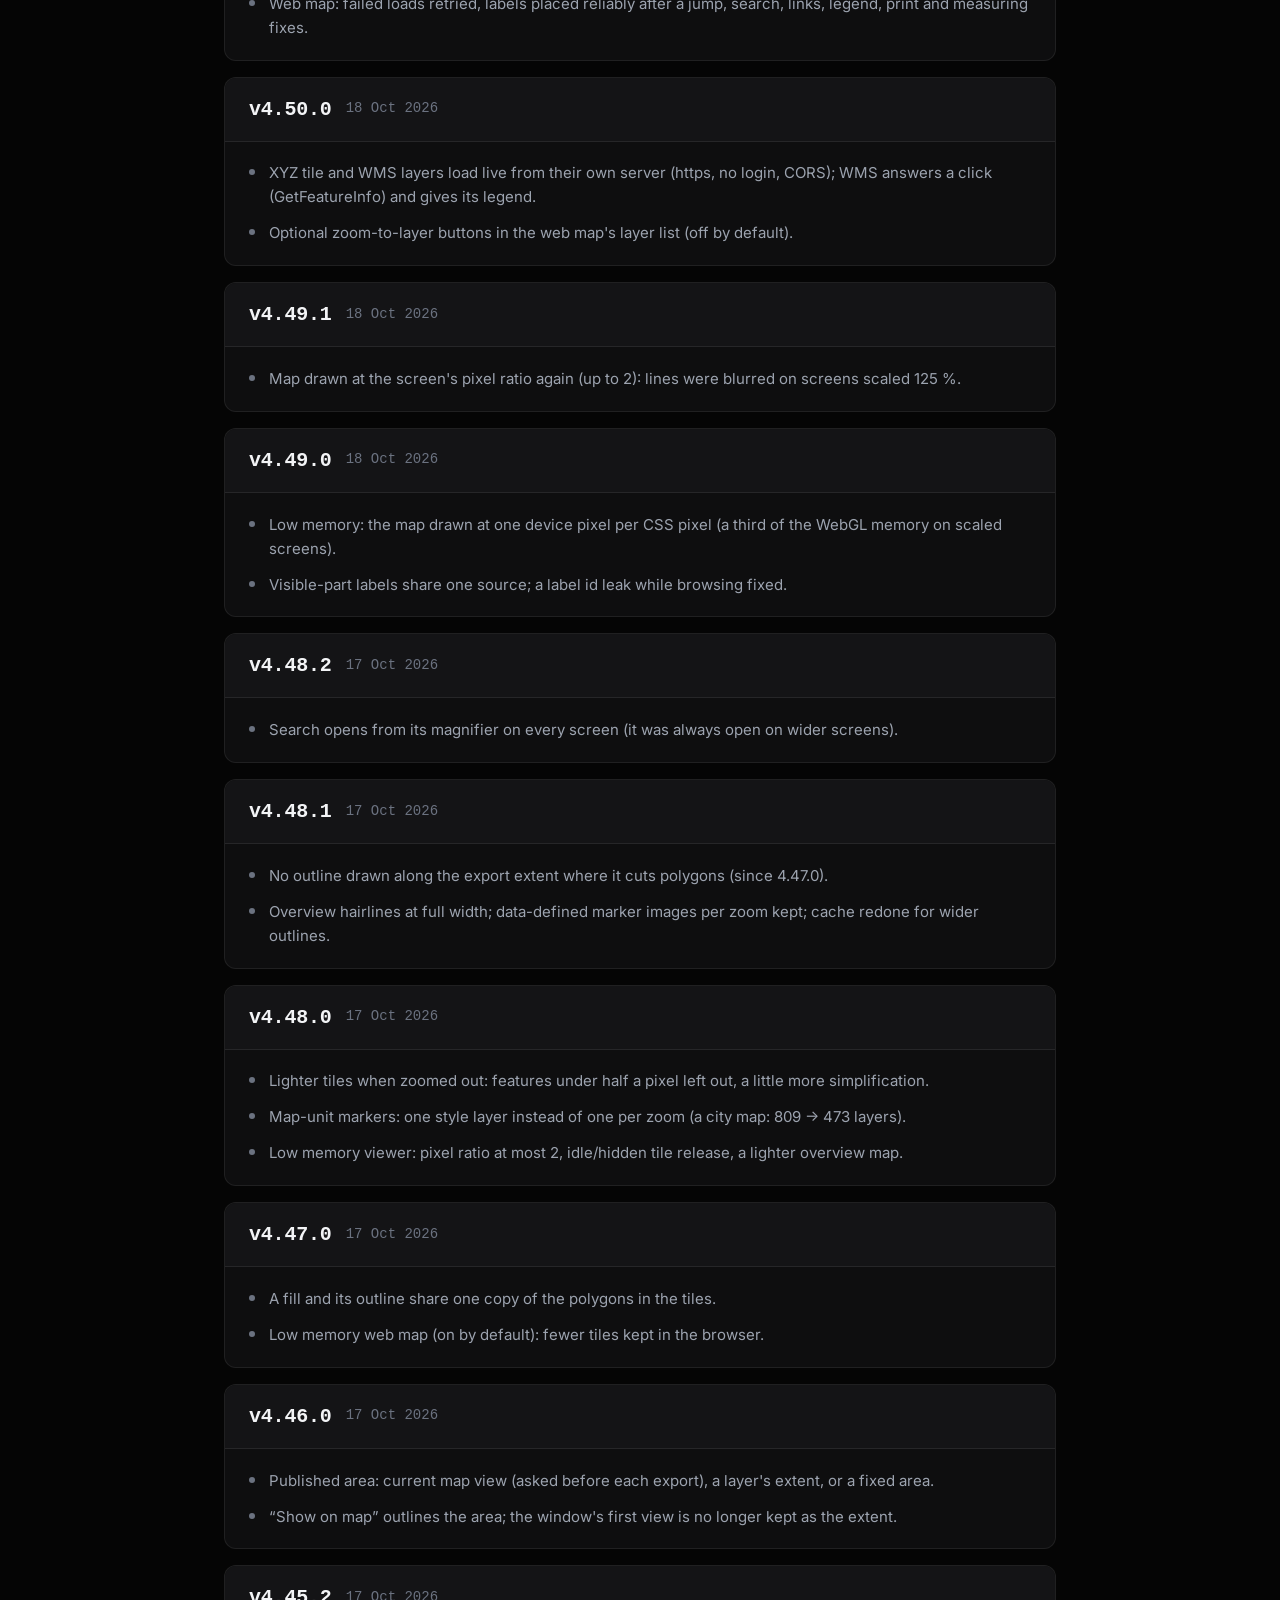
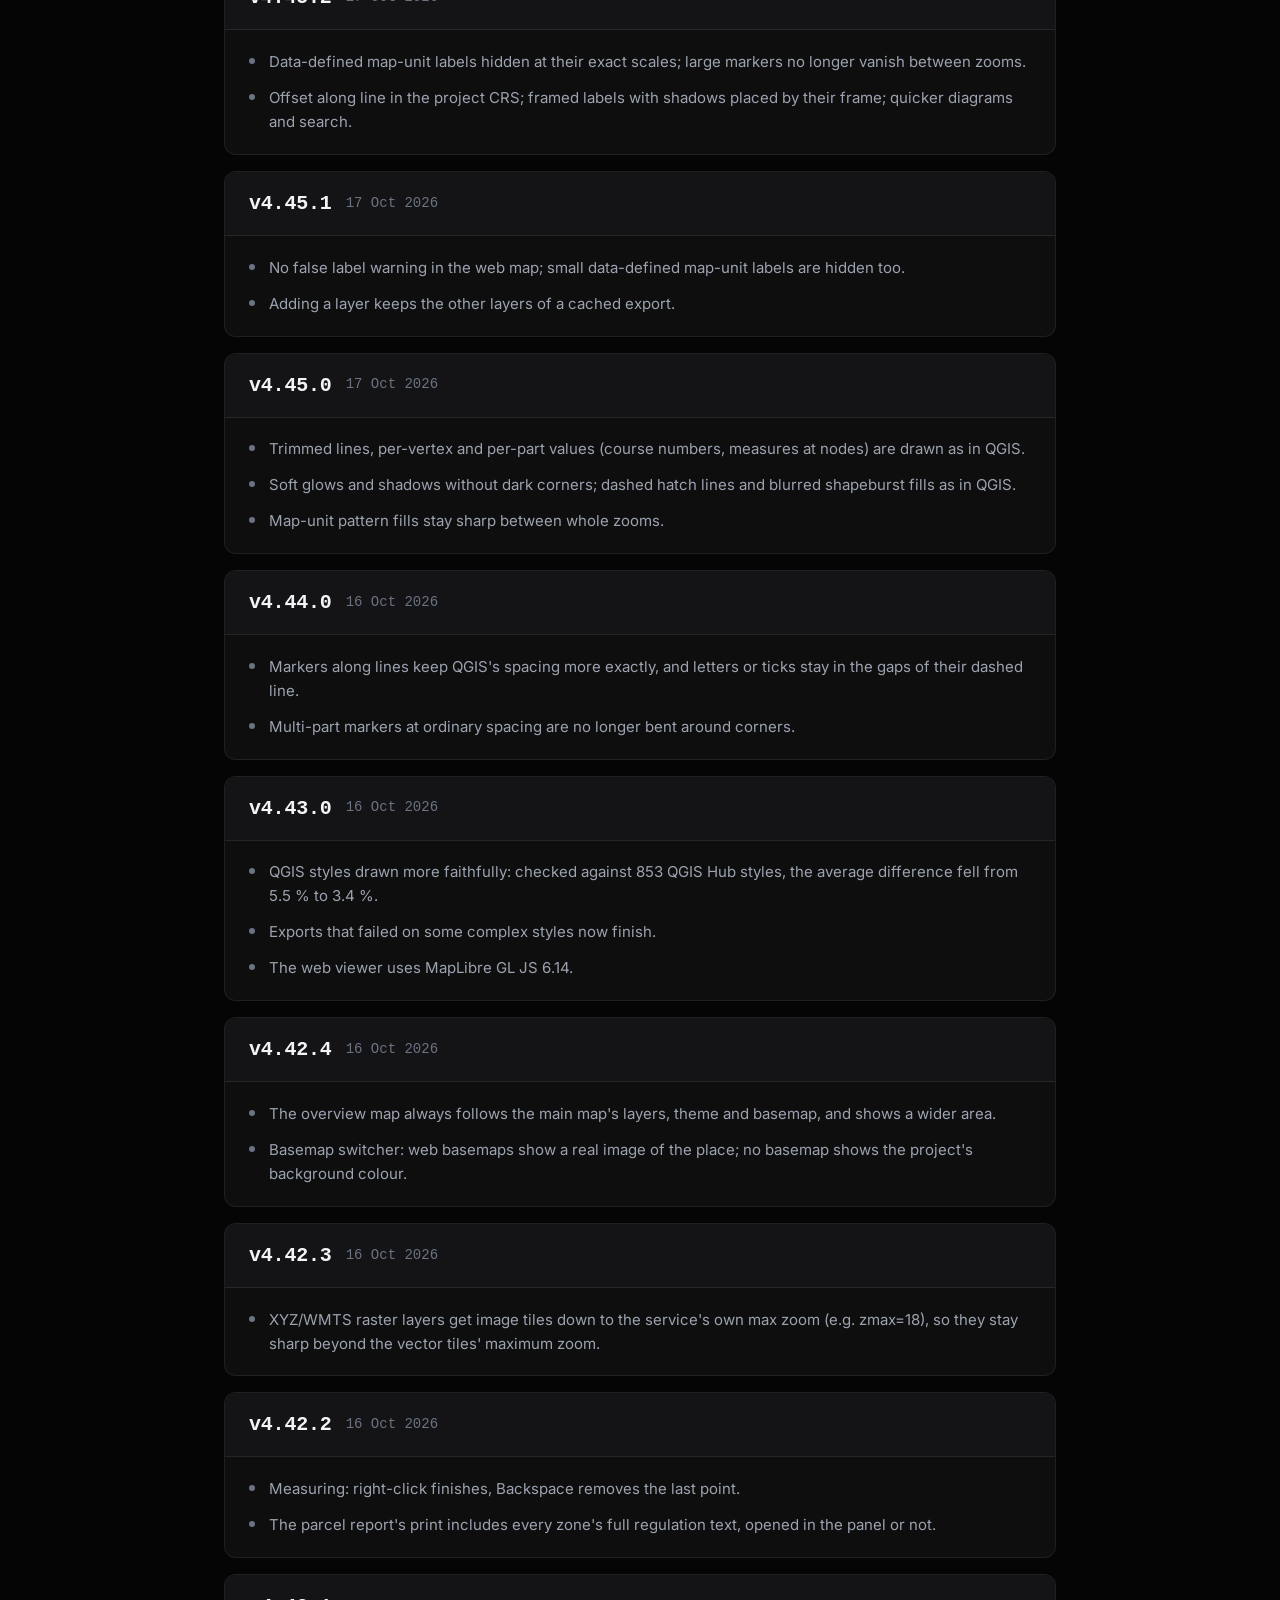
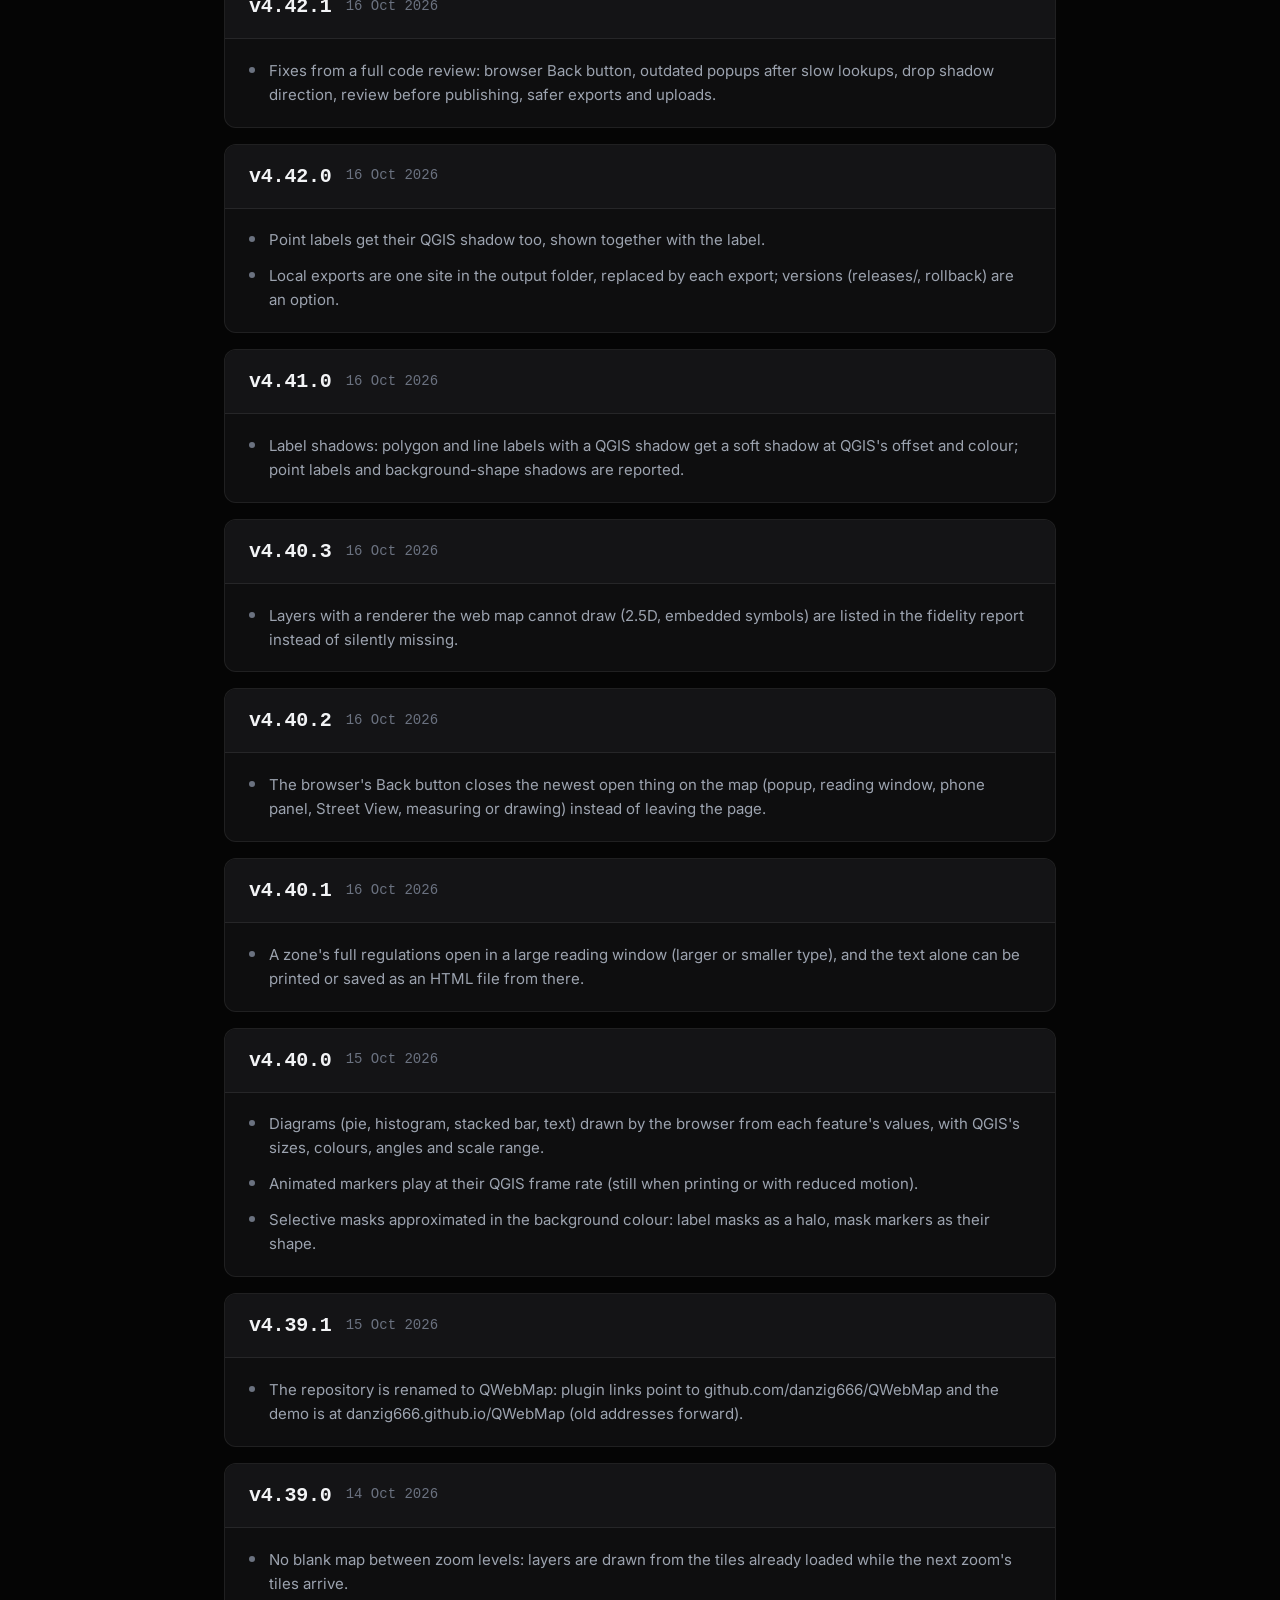
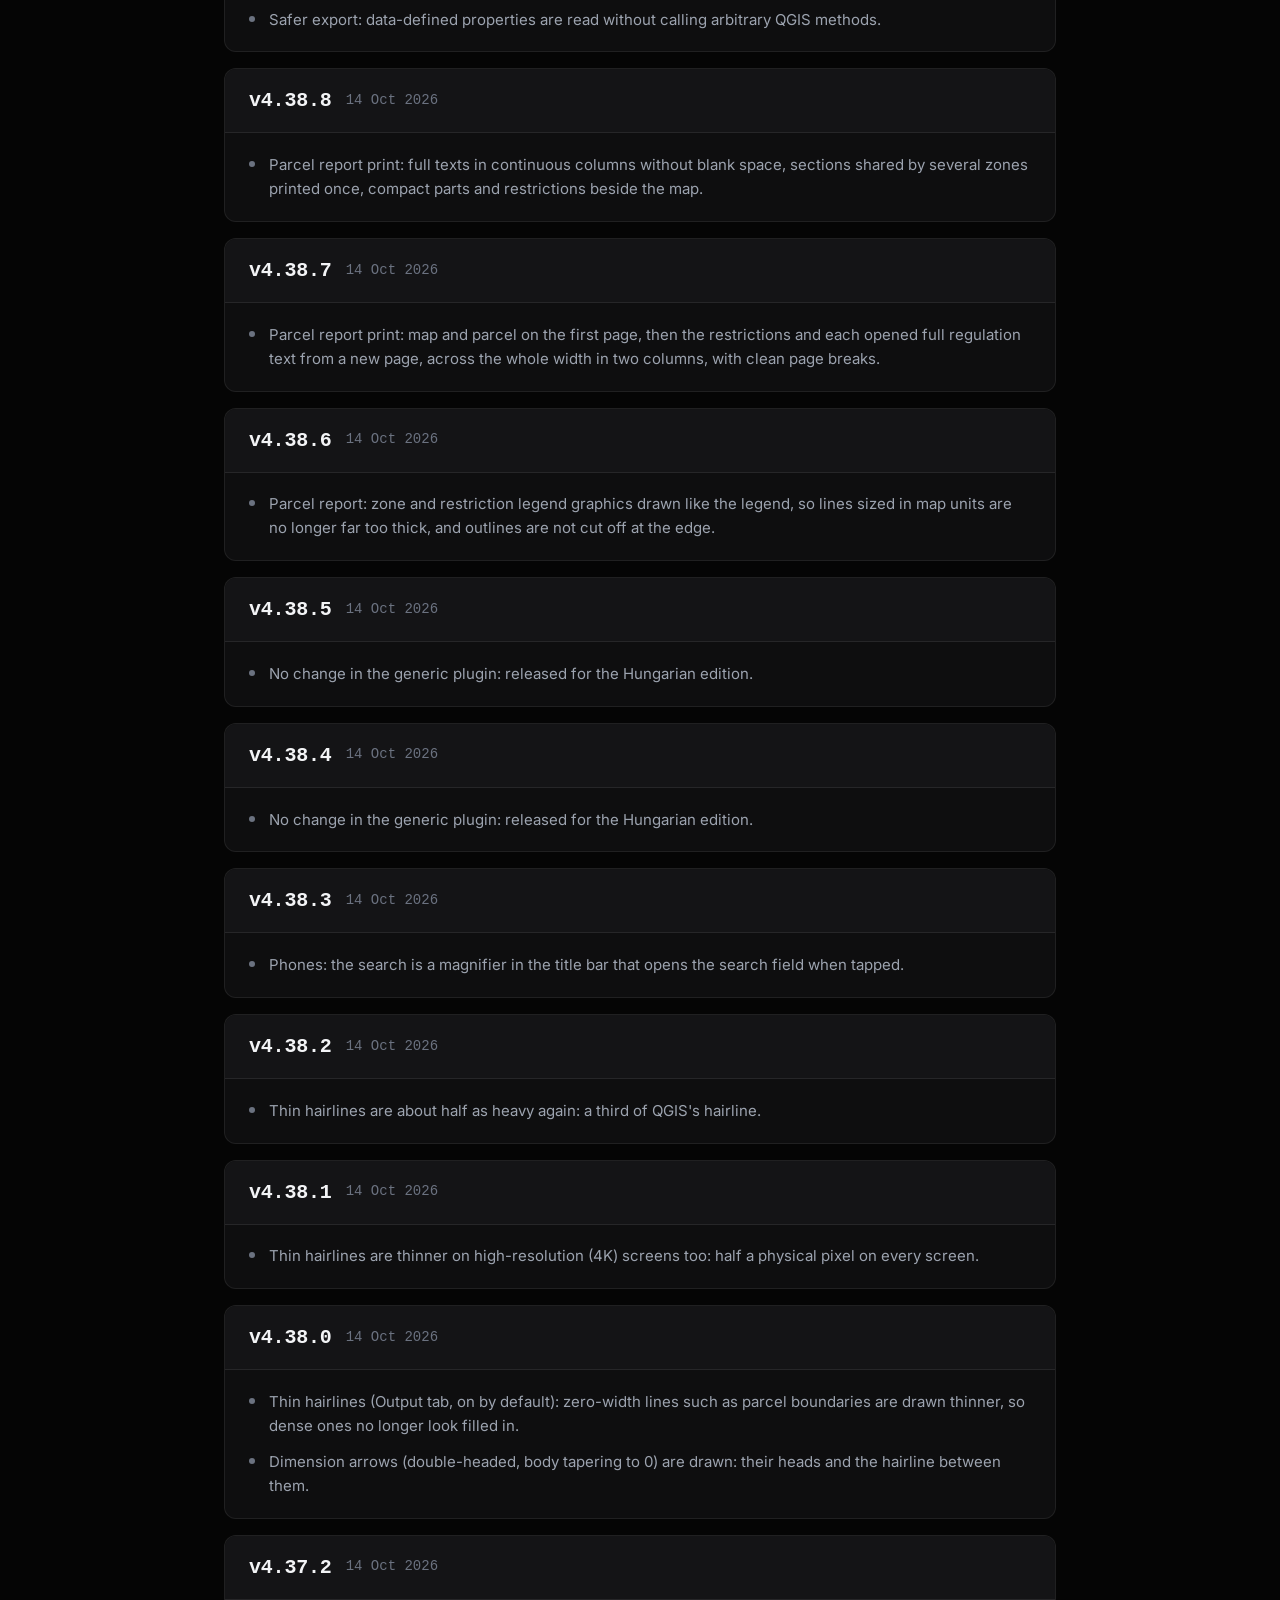
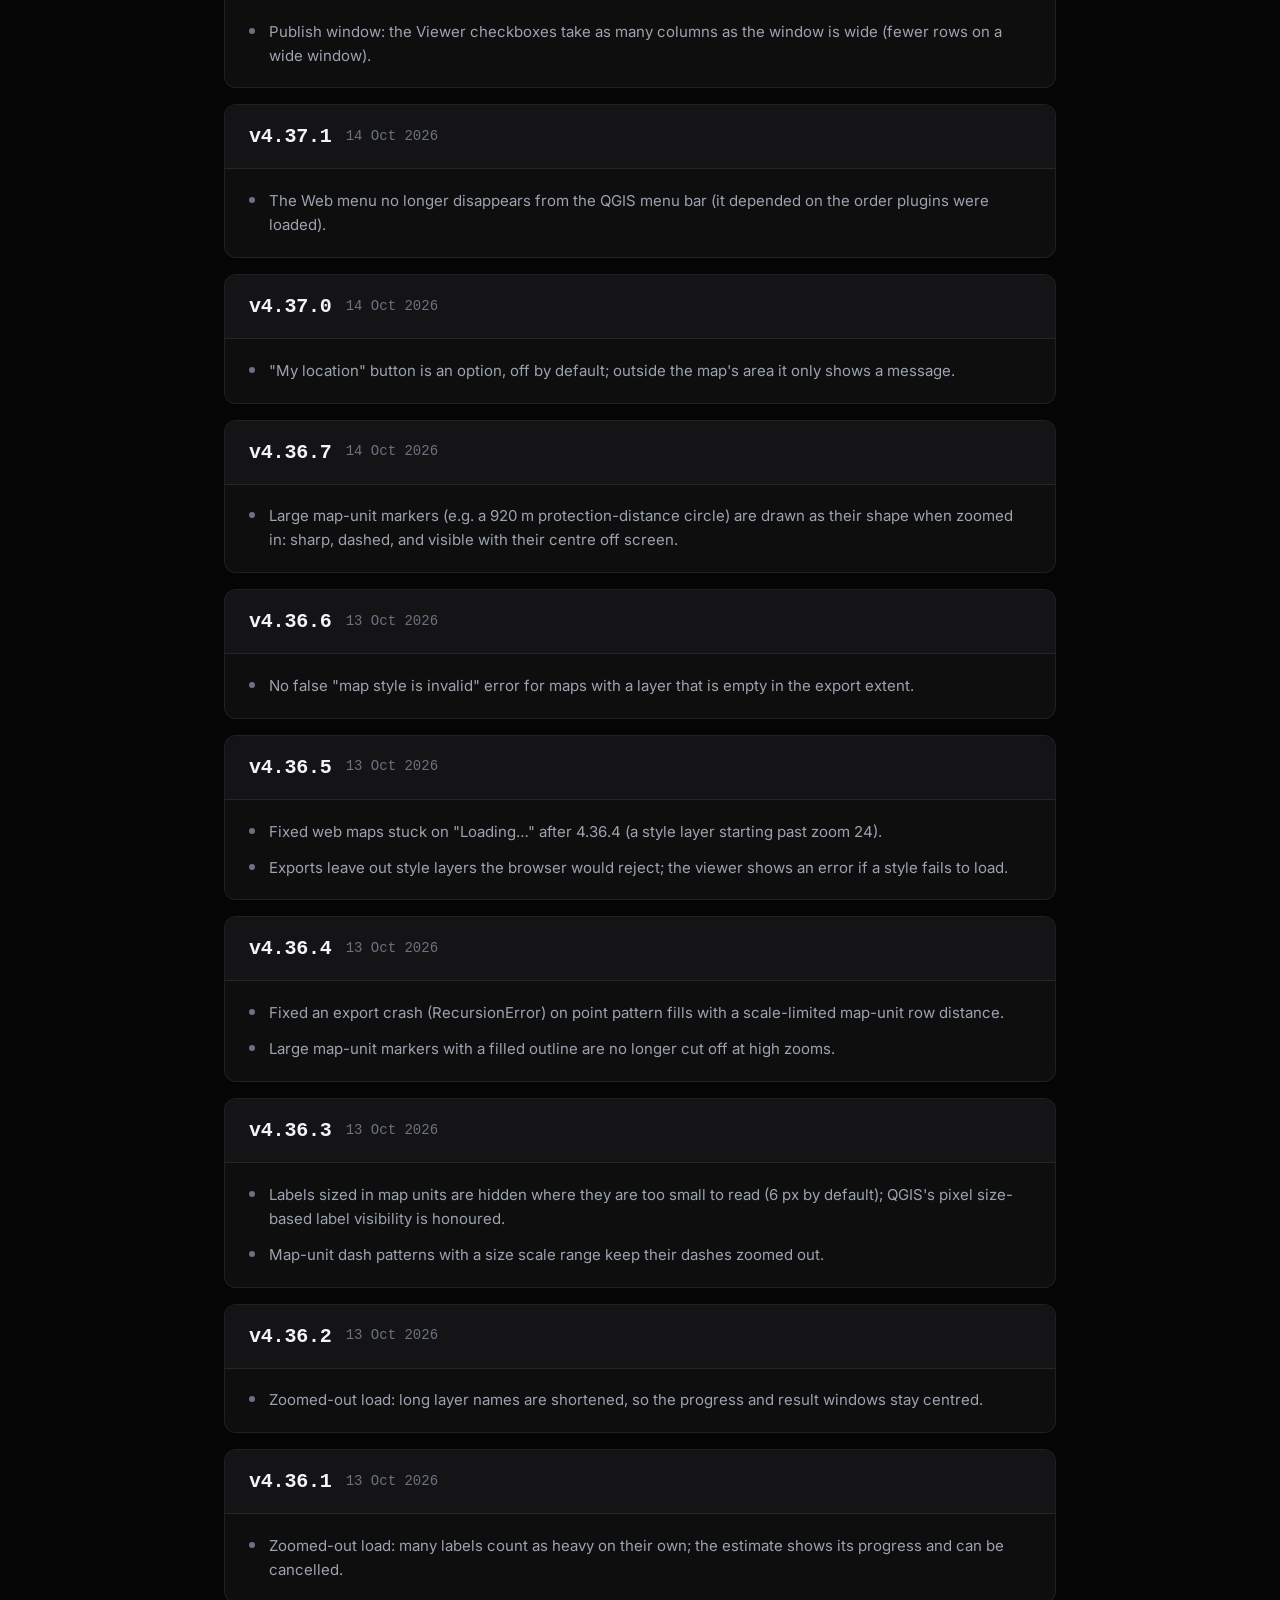
==== commit 214871a2: "4.61.2: version, notes and docs Co-Authored-By: Claude Opus 5.5 <noreply@anthropic.com> Claude-Sessi" ====
--- a/docs/changelog.html
+++ b/docs/changelog.html
@@ -448,6 +448,17 @@
 
   <div class="cl-entry featured latest">
     <div class="cl-header">
+      <div class="cl-version">v4.61.2</div>
+      <div class="cl-date">24 Nov 2026</div>
+    </div>
+    <div class="cl-body">
+      <div class="cl-item"><div class="cl-item-dot"></div><span>Fixed a QGIS crash when making a map (QGIS 3.44, Windows): the zoomed-out load check reads each layer once instead of by feature id.</span></div>
+      <div class="cl-item"><div class="cl-item-dot"></div><span>The simple view measures the layers in the background, with a busy bar: no freeze on large projects.</span></div>
+    </div>
+  </div>
+
+  <div class="cl-entry">
+    <div class="cl-header">
       <div class="cl-version">v4.61.1</div>
       <div class="cl-date">21 Nov 2026</div>
     </div>
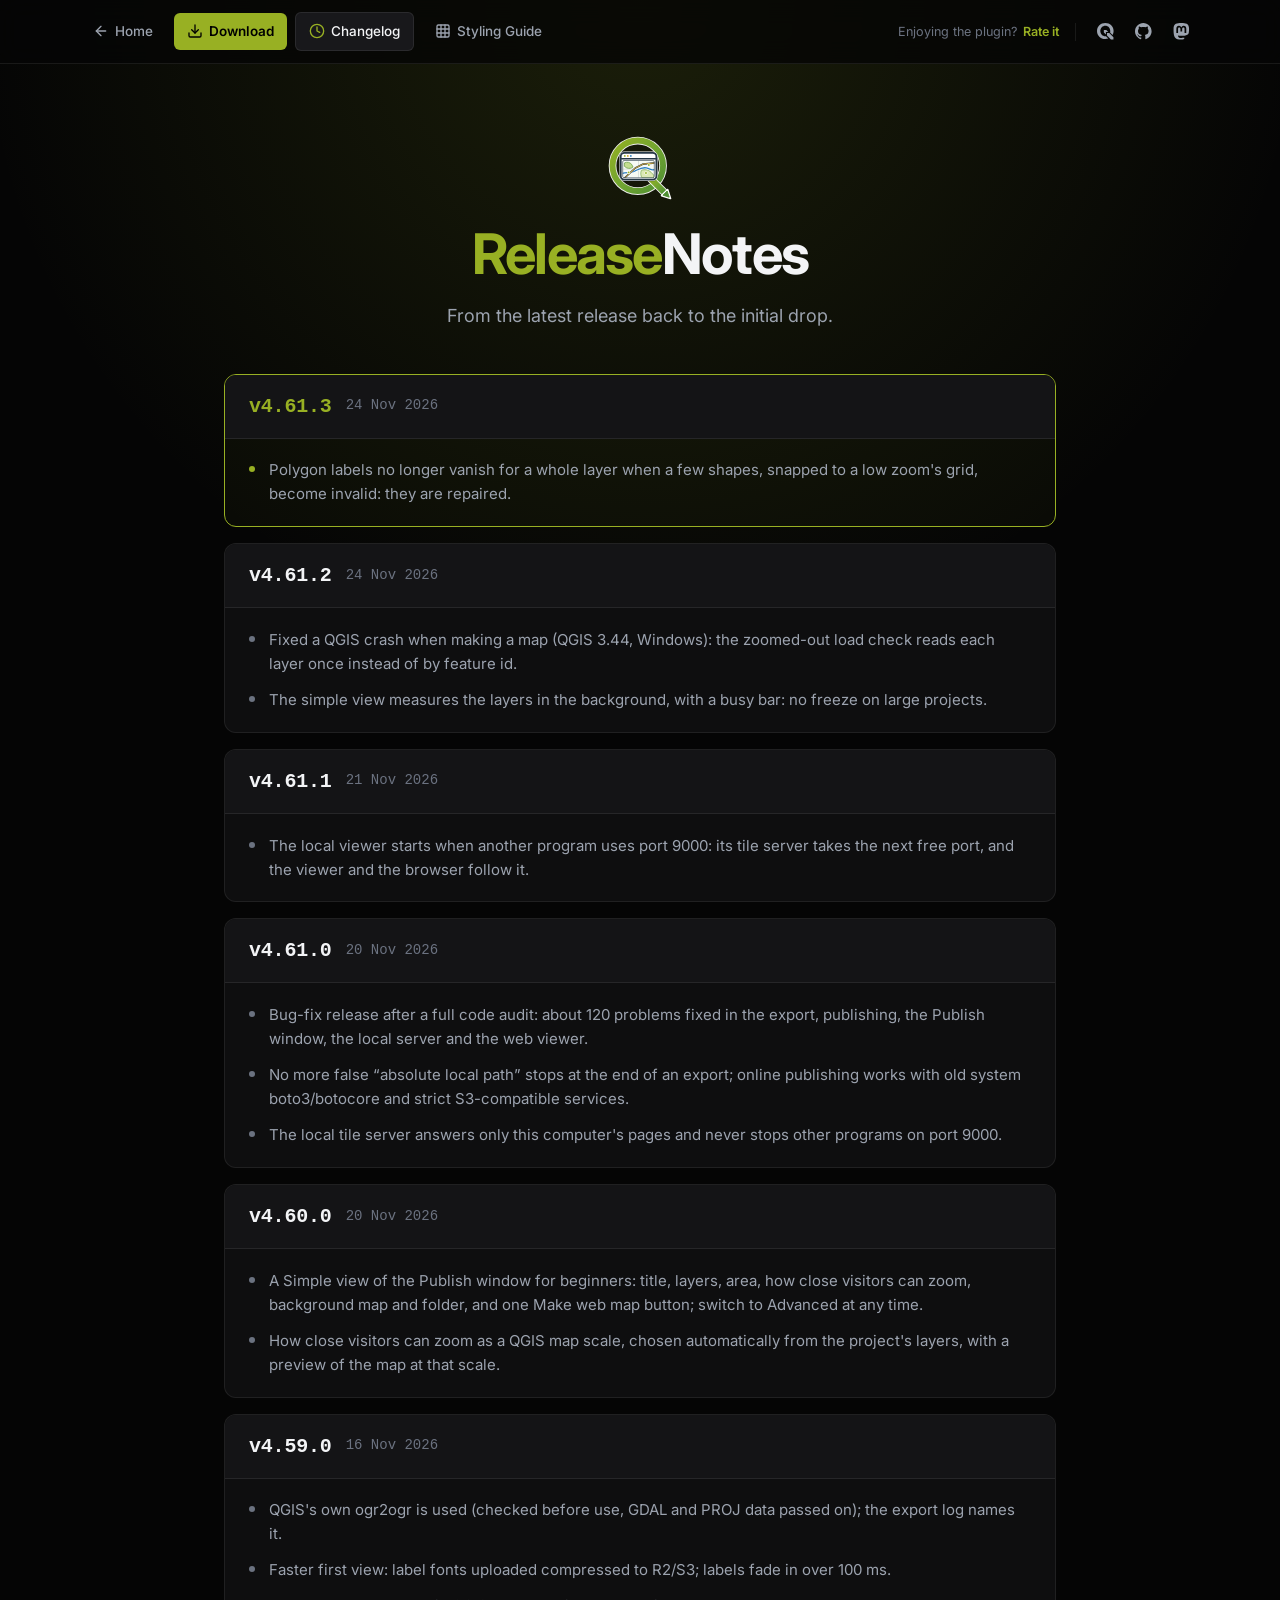
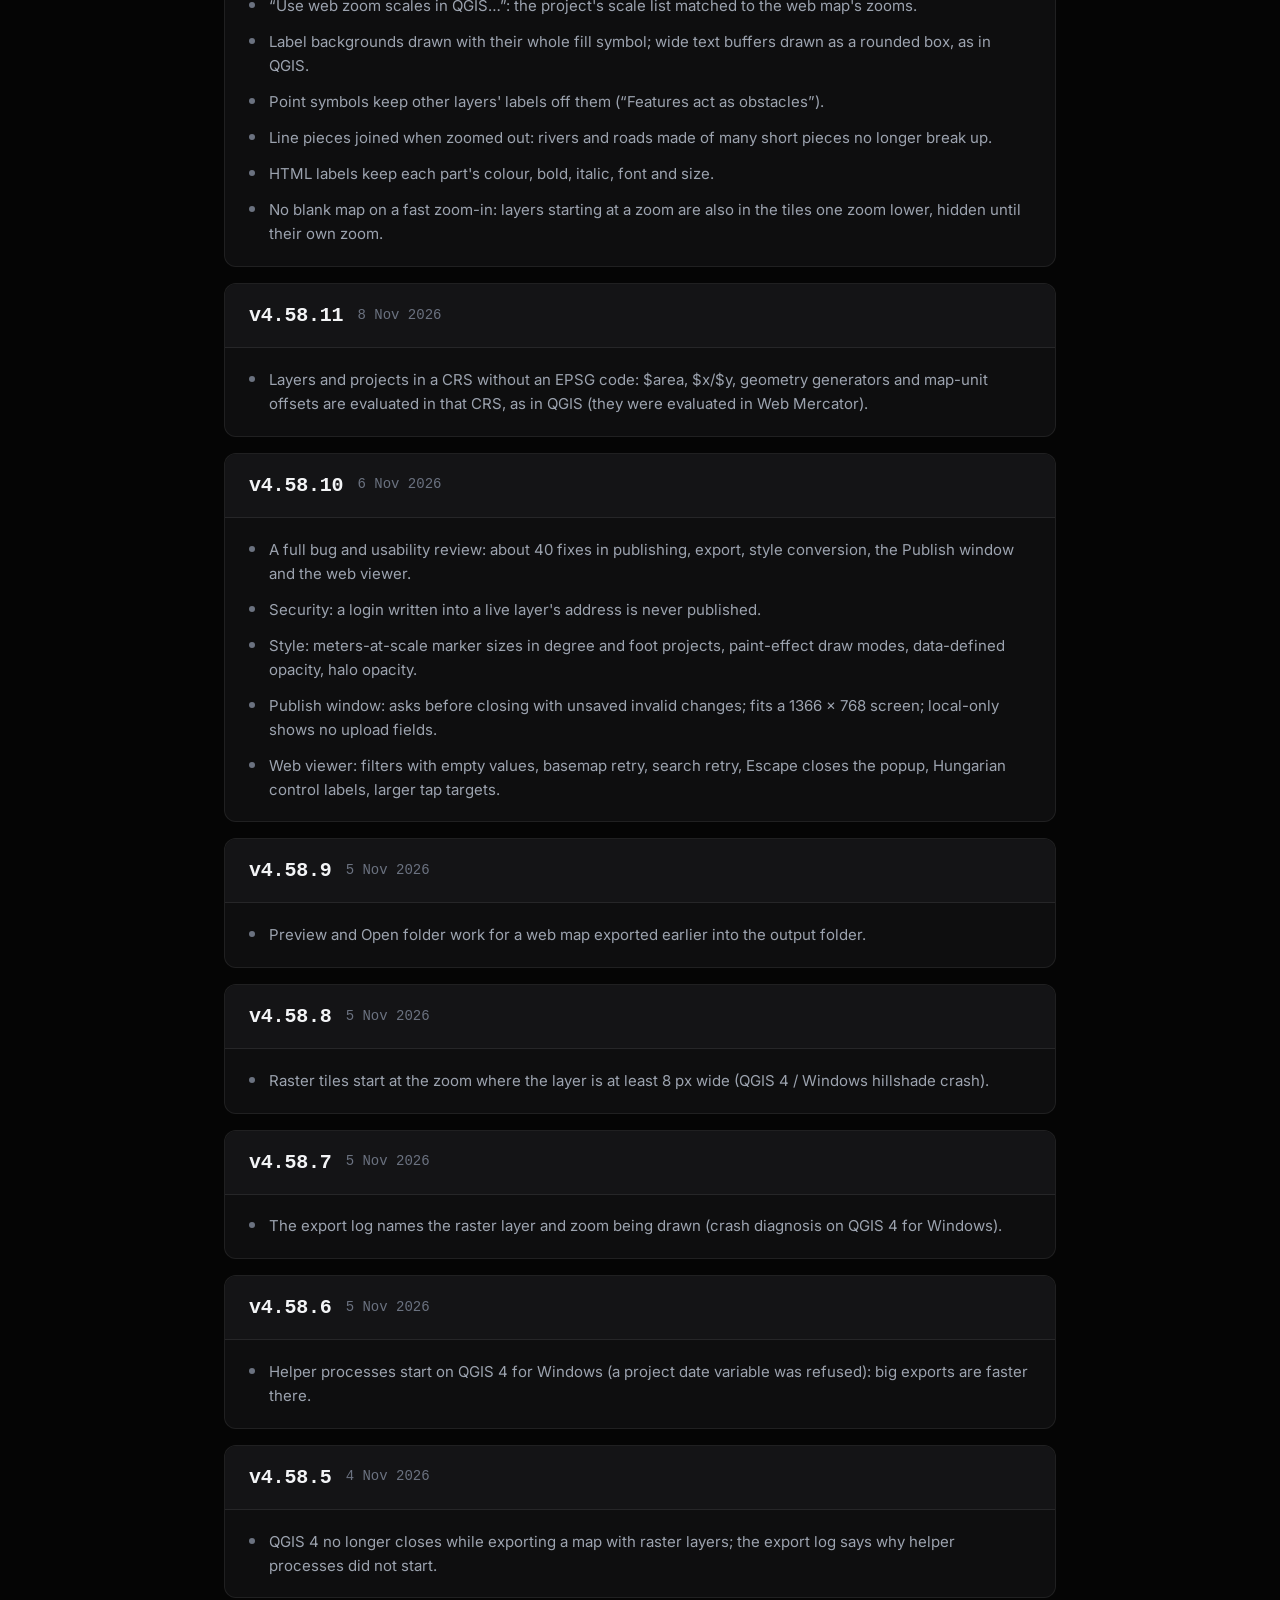
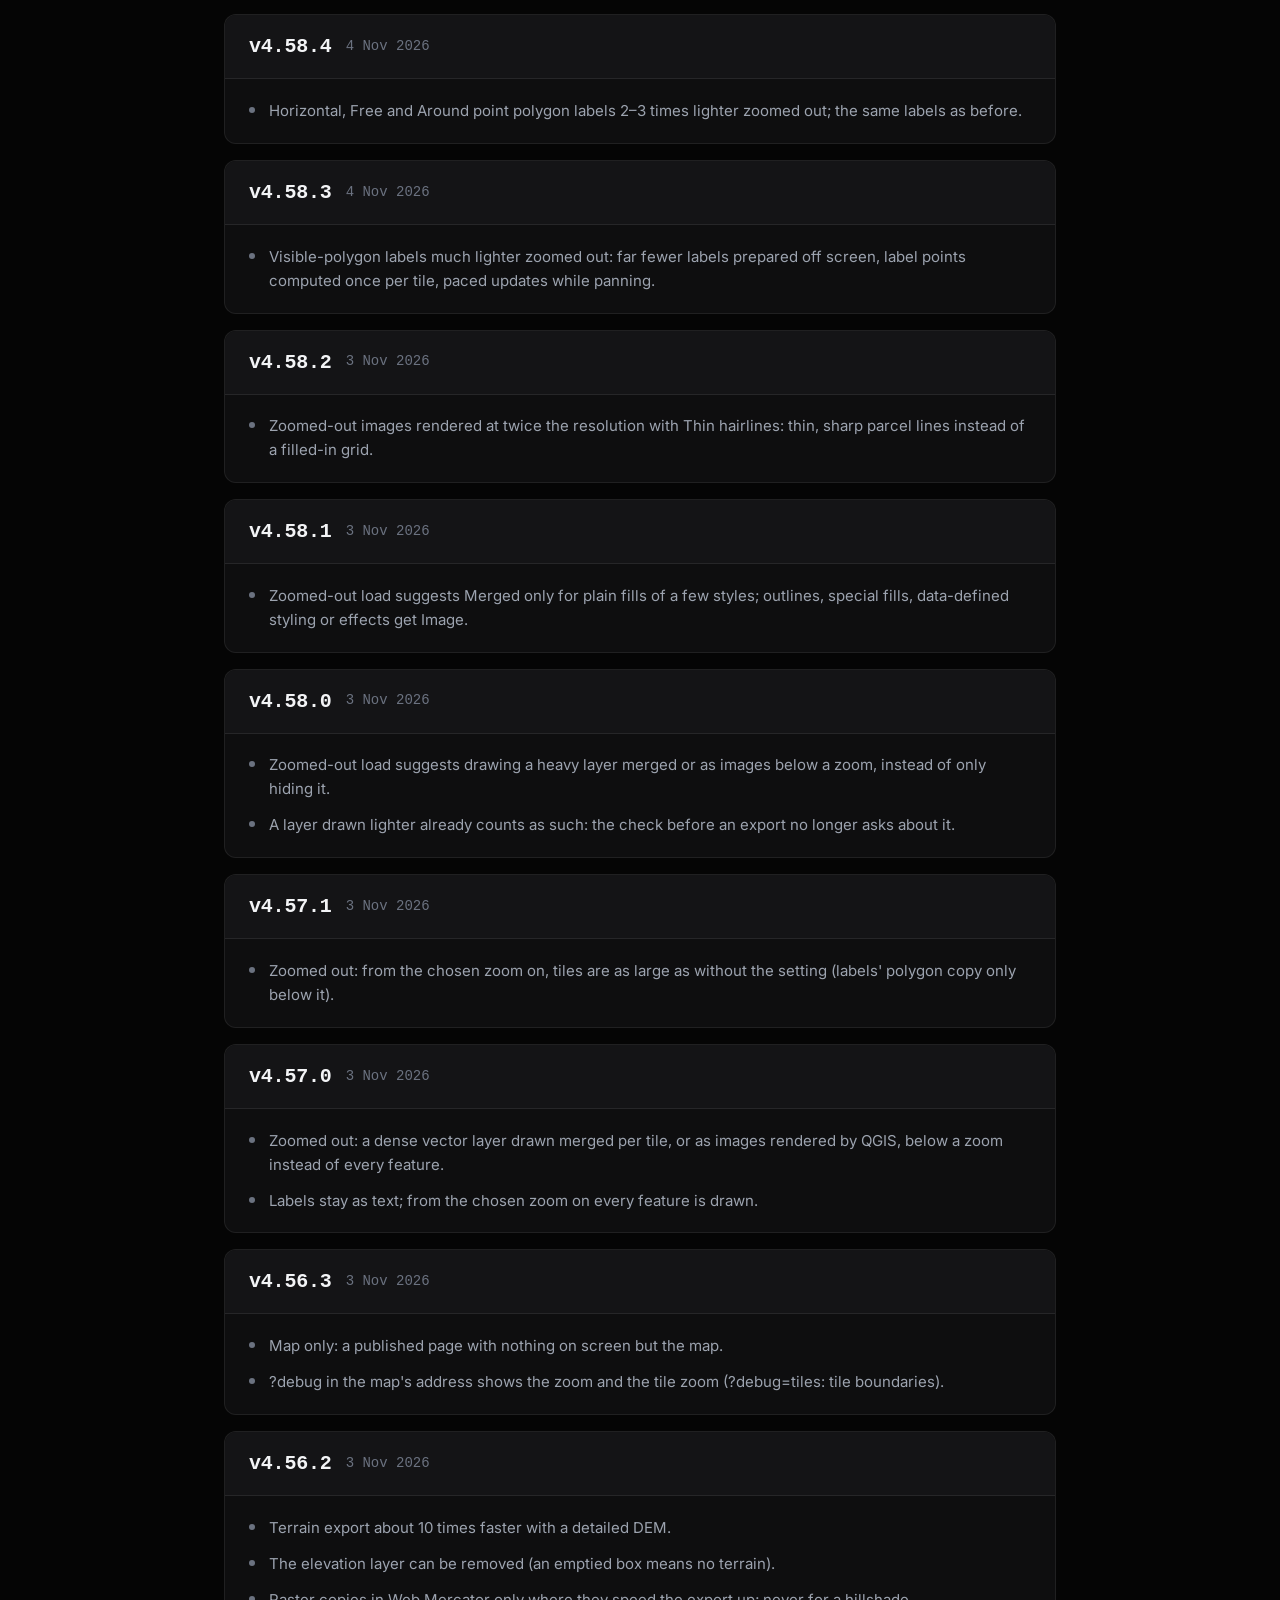
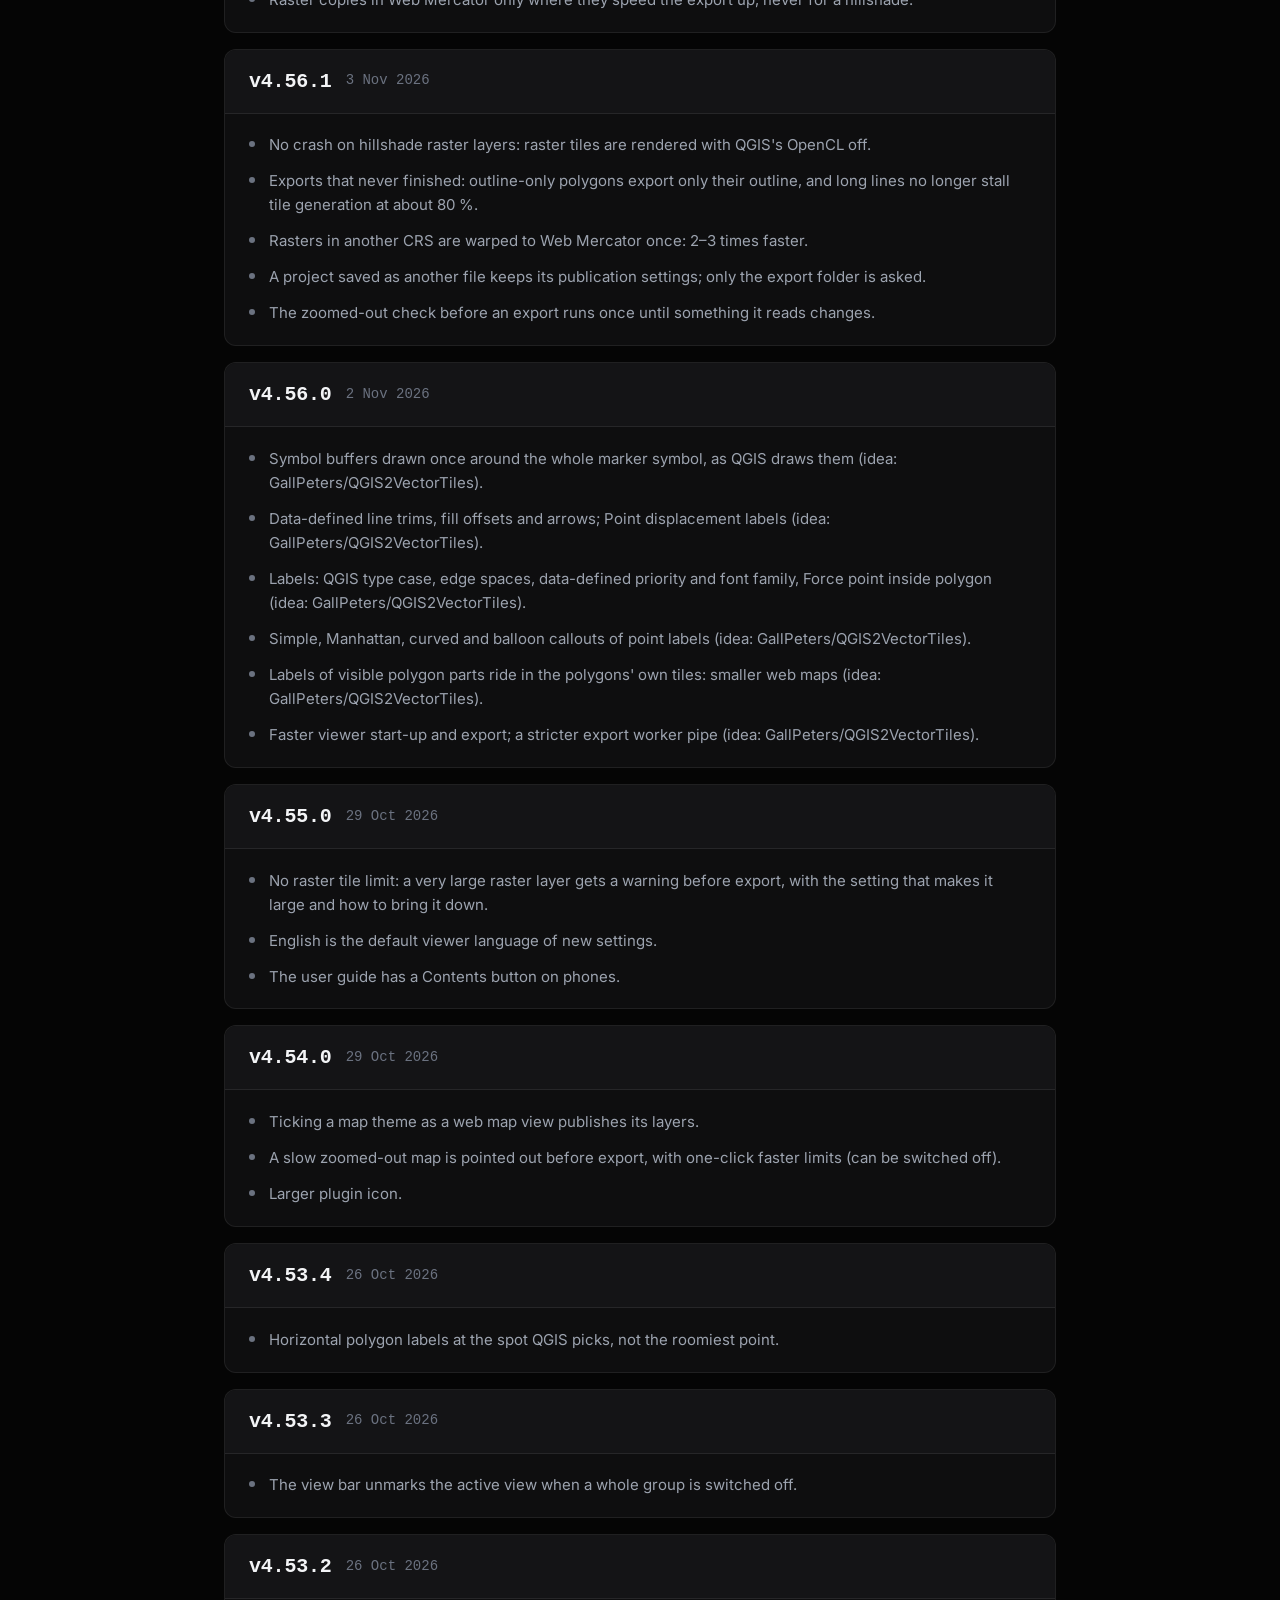
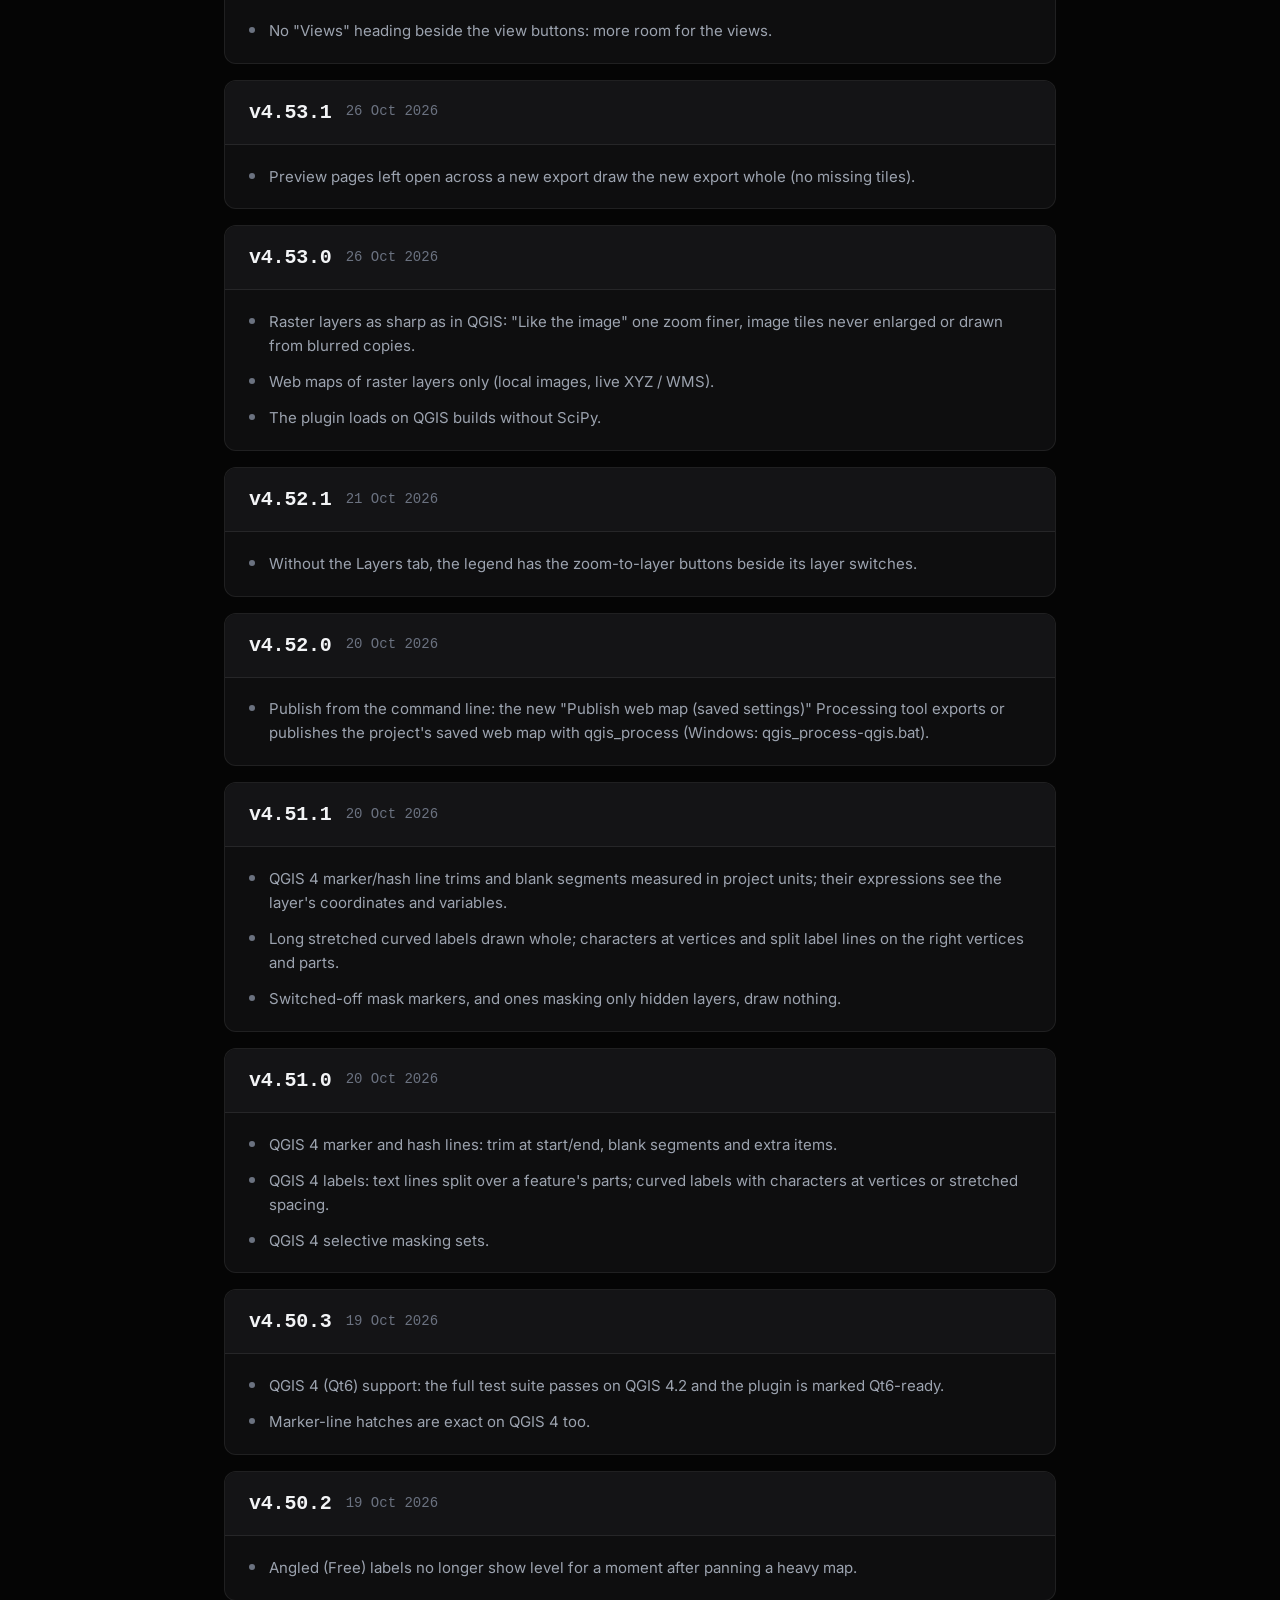
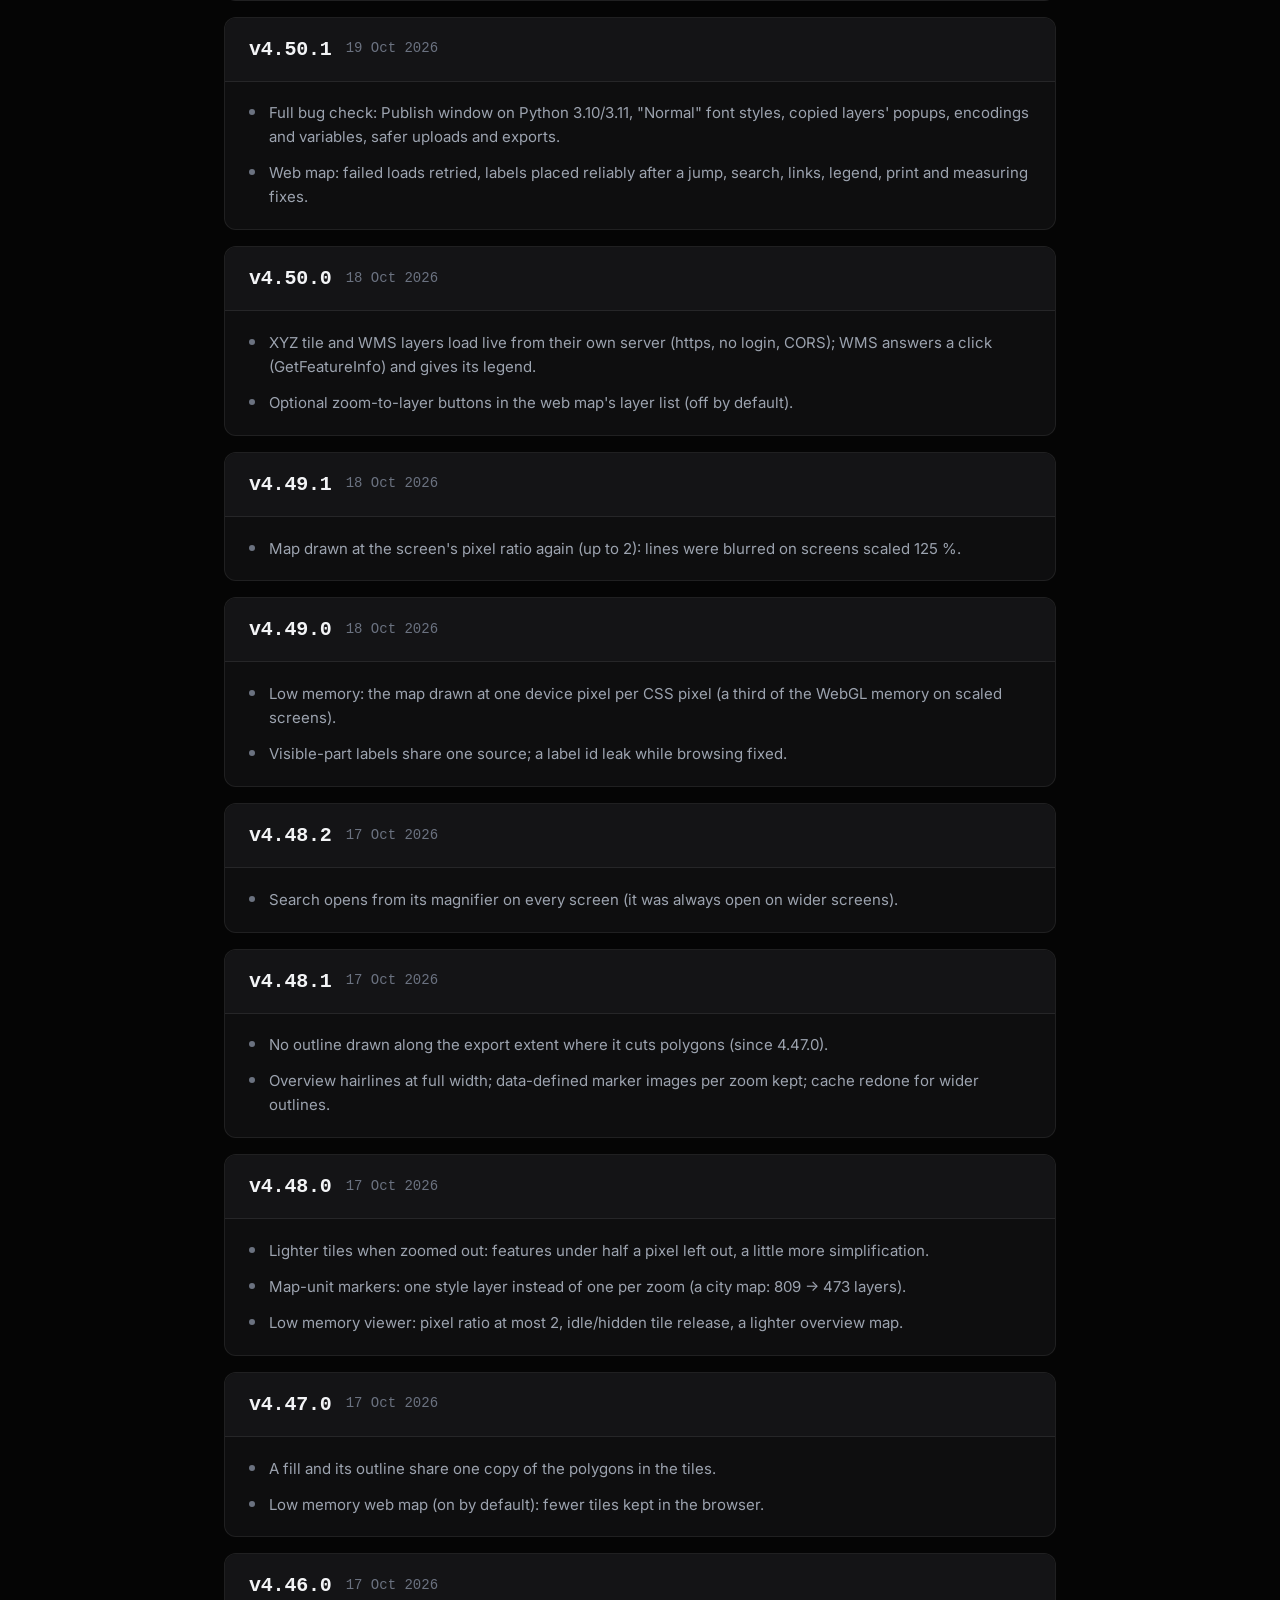
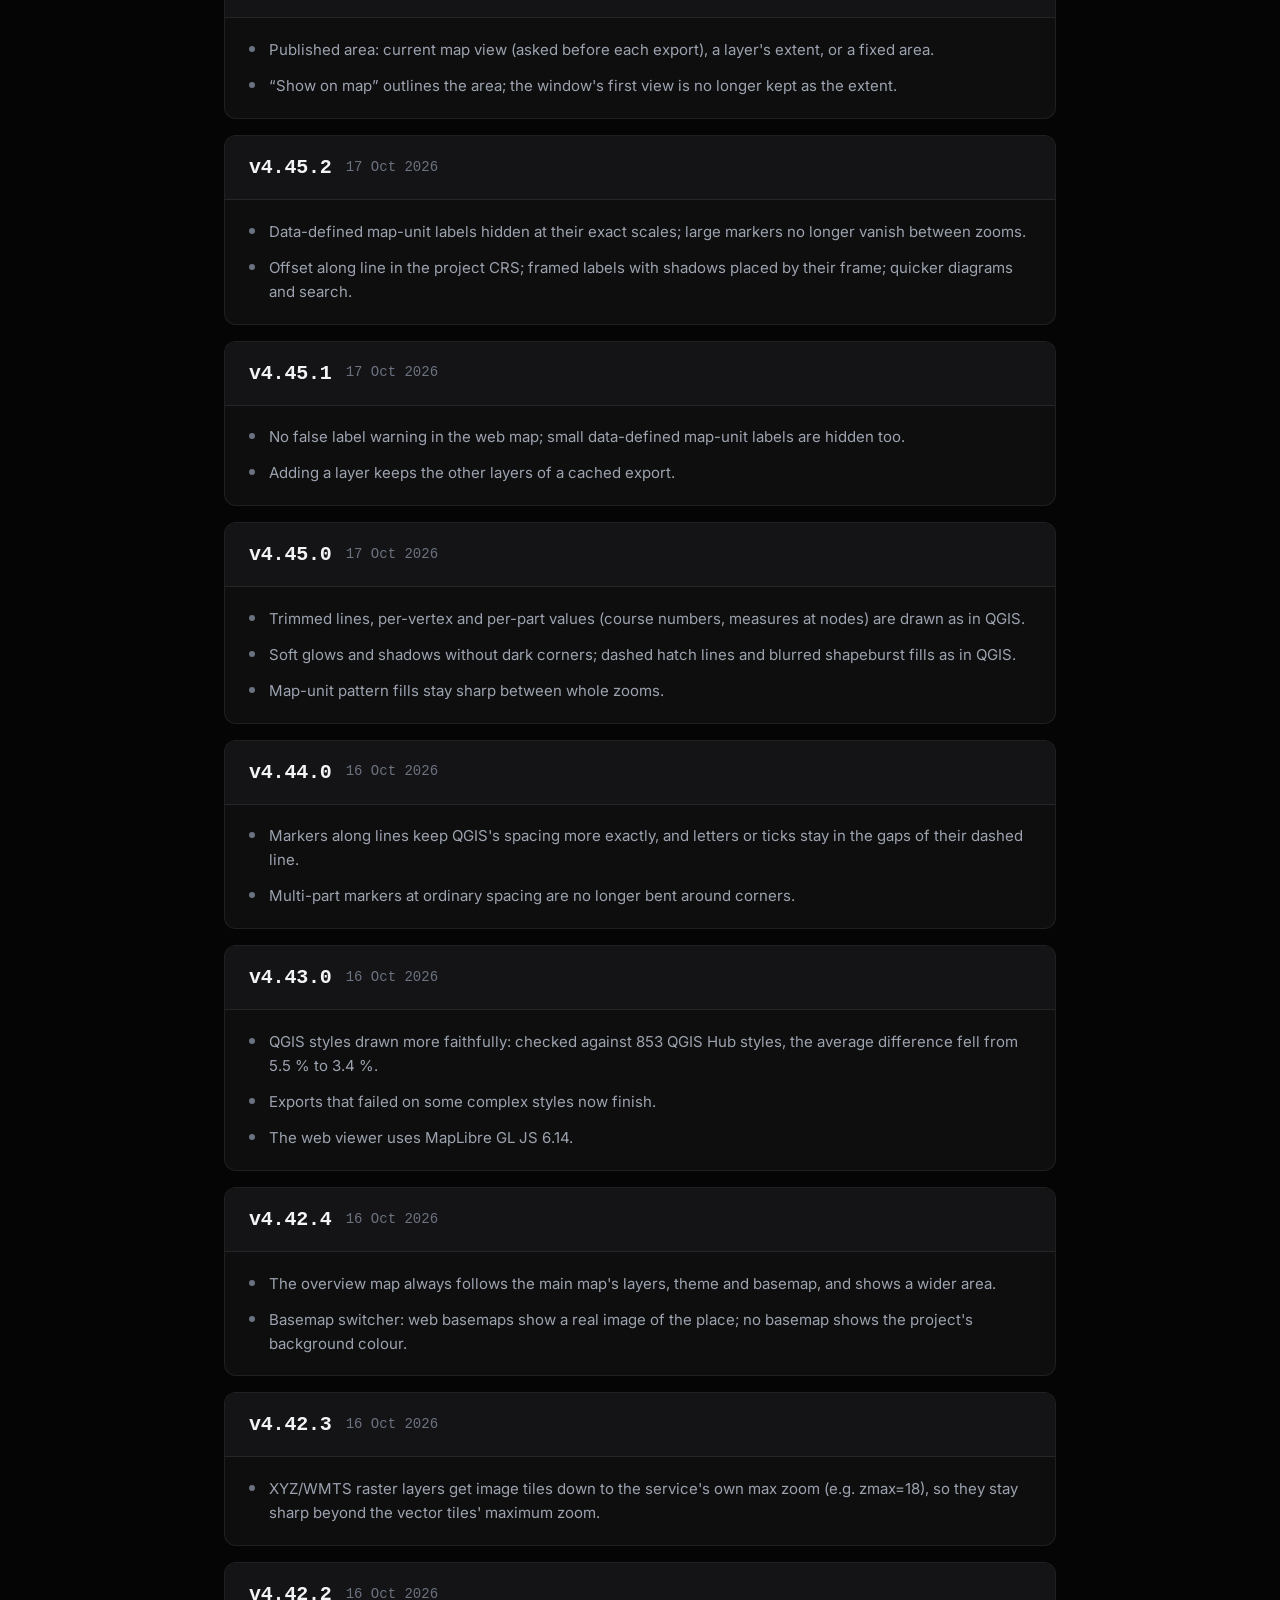
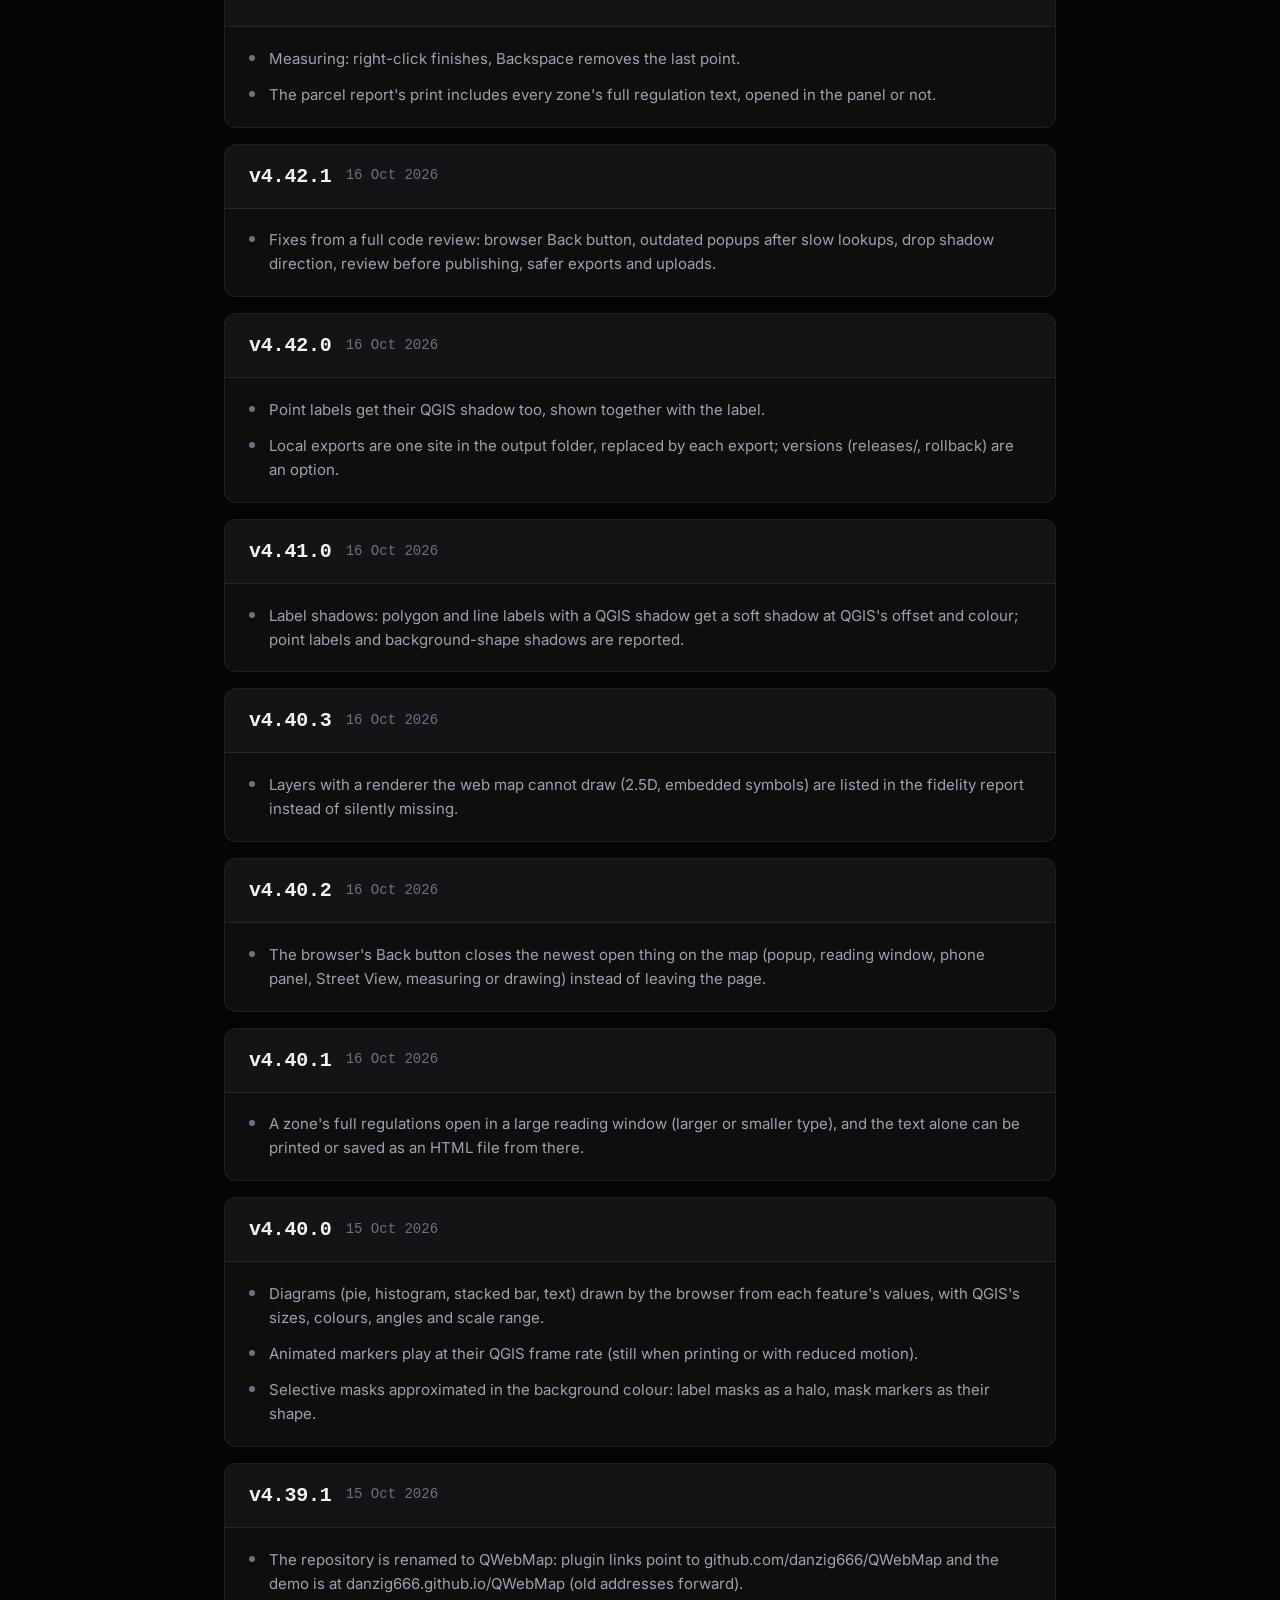
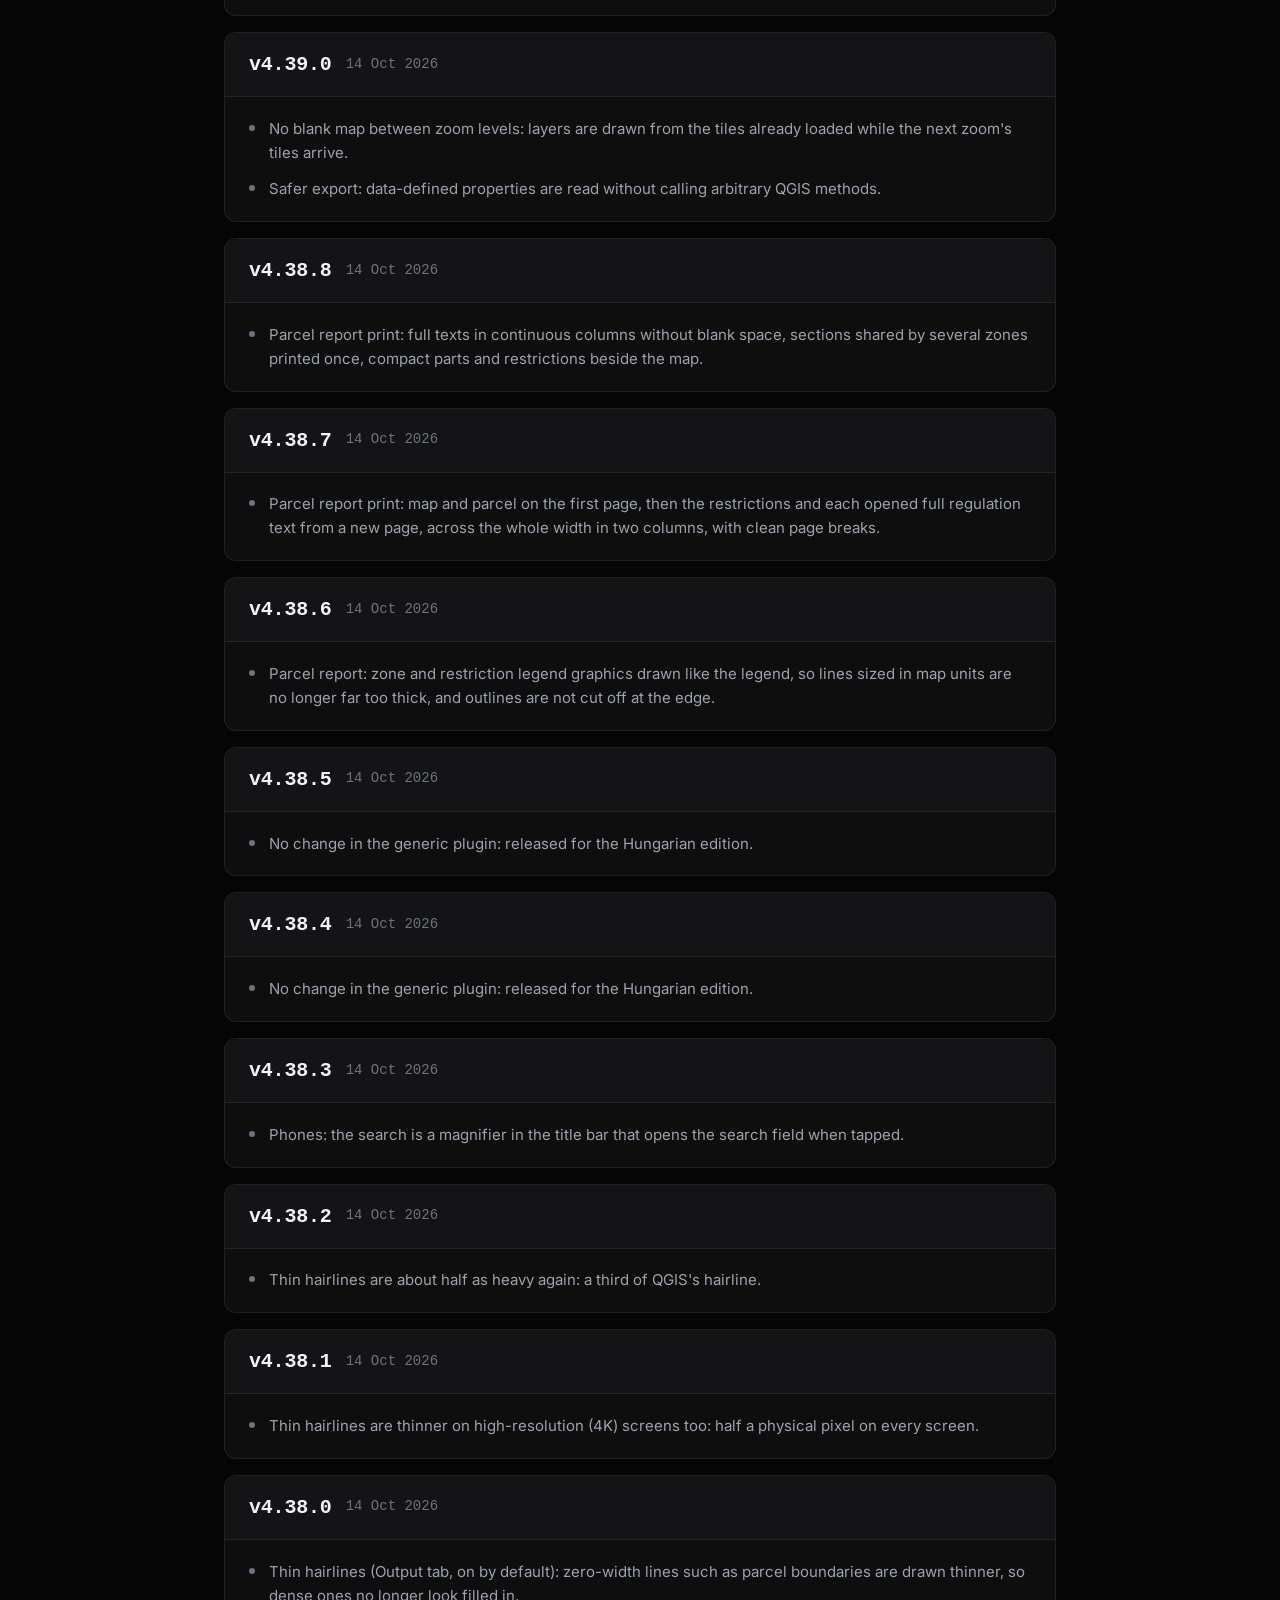
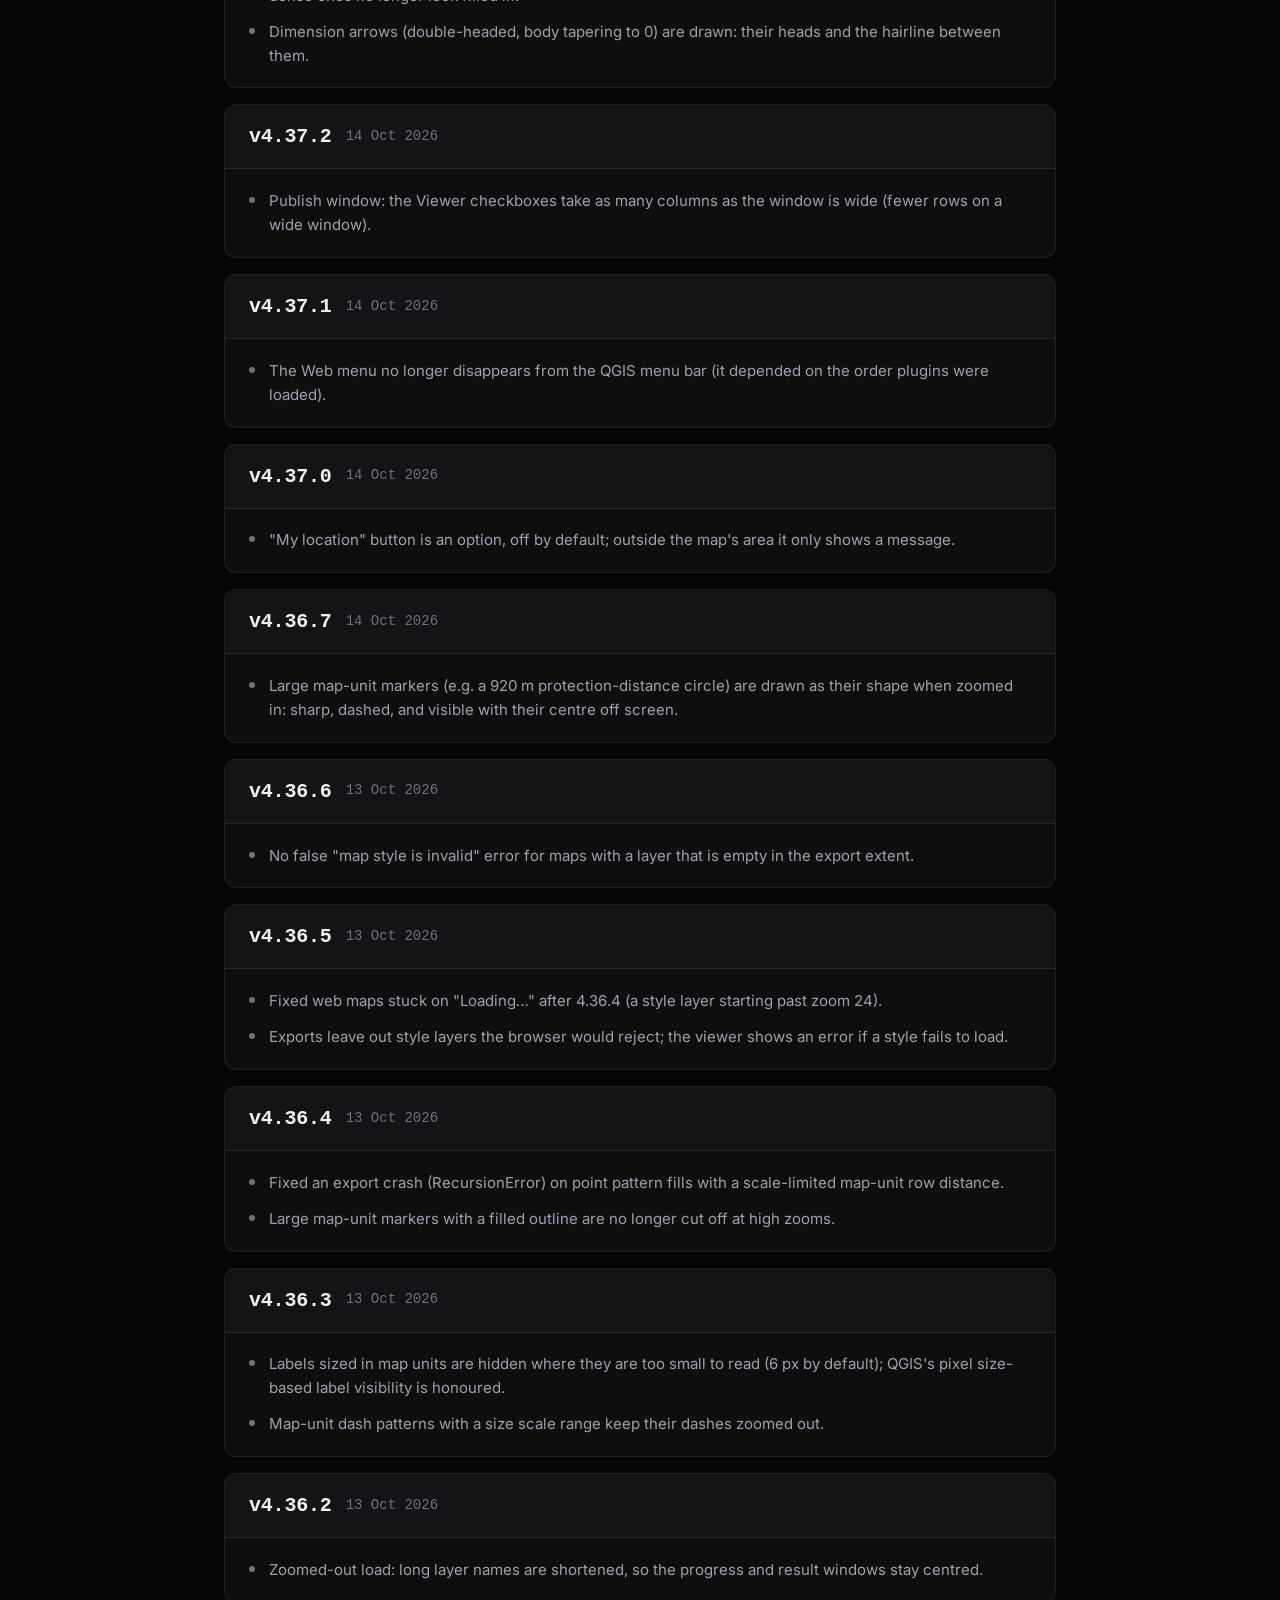
==== commit 9c5468e4: "4.61.3: version, notes and docs Co-Authored-By: Claude Opus 5.5 <noreply@anthropic.com> Claude-Sessi" ====
--- a/docs/changelog.html
+++ b/docs/changelog.html
@@ -448,6 +448,16 @@
 
   <div class="cl-entry featured latest">
     <div class="cl-header">
+      <div class="cl-version">v4.61.3</div>
+      <div class="cl-date">24 Nov 2026</div>
+    </div>
+    <div class="cl-body">
+      <div class="cl-item"><div class="cl-item-dot"></div><span>Polygon labels no longer vanish for a whole layer when a few shapes, snapped to a low zoom's grid, become invalid: they are repaired.</span></div>
+    </div>
+  </div>
+
+  <div class="cl-entry">
+    <div class="cl-header">
       <div class="cl-version">v4.61.2</div>
       <div class="cl-date">24 Nov 2026</div>
     </div>
